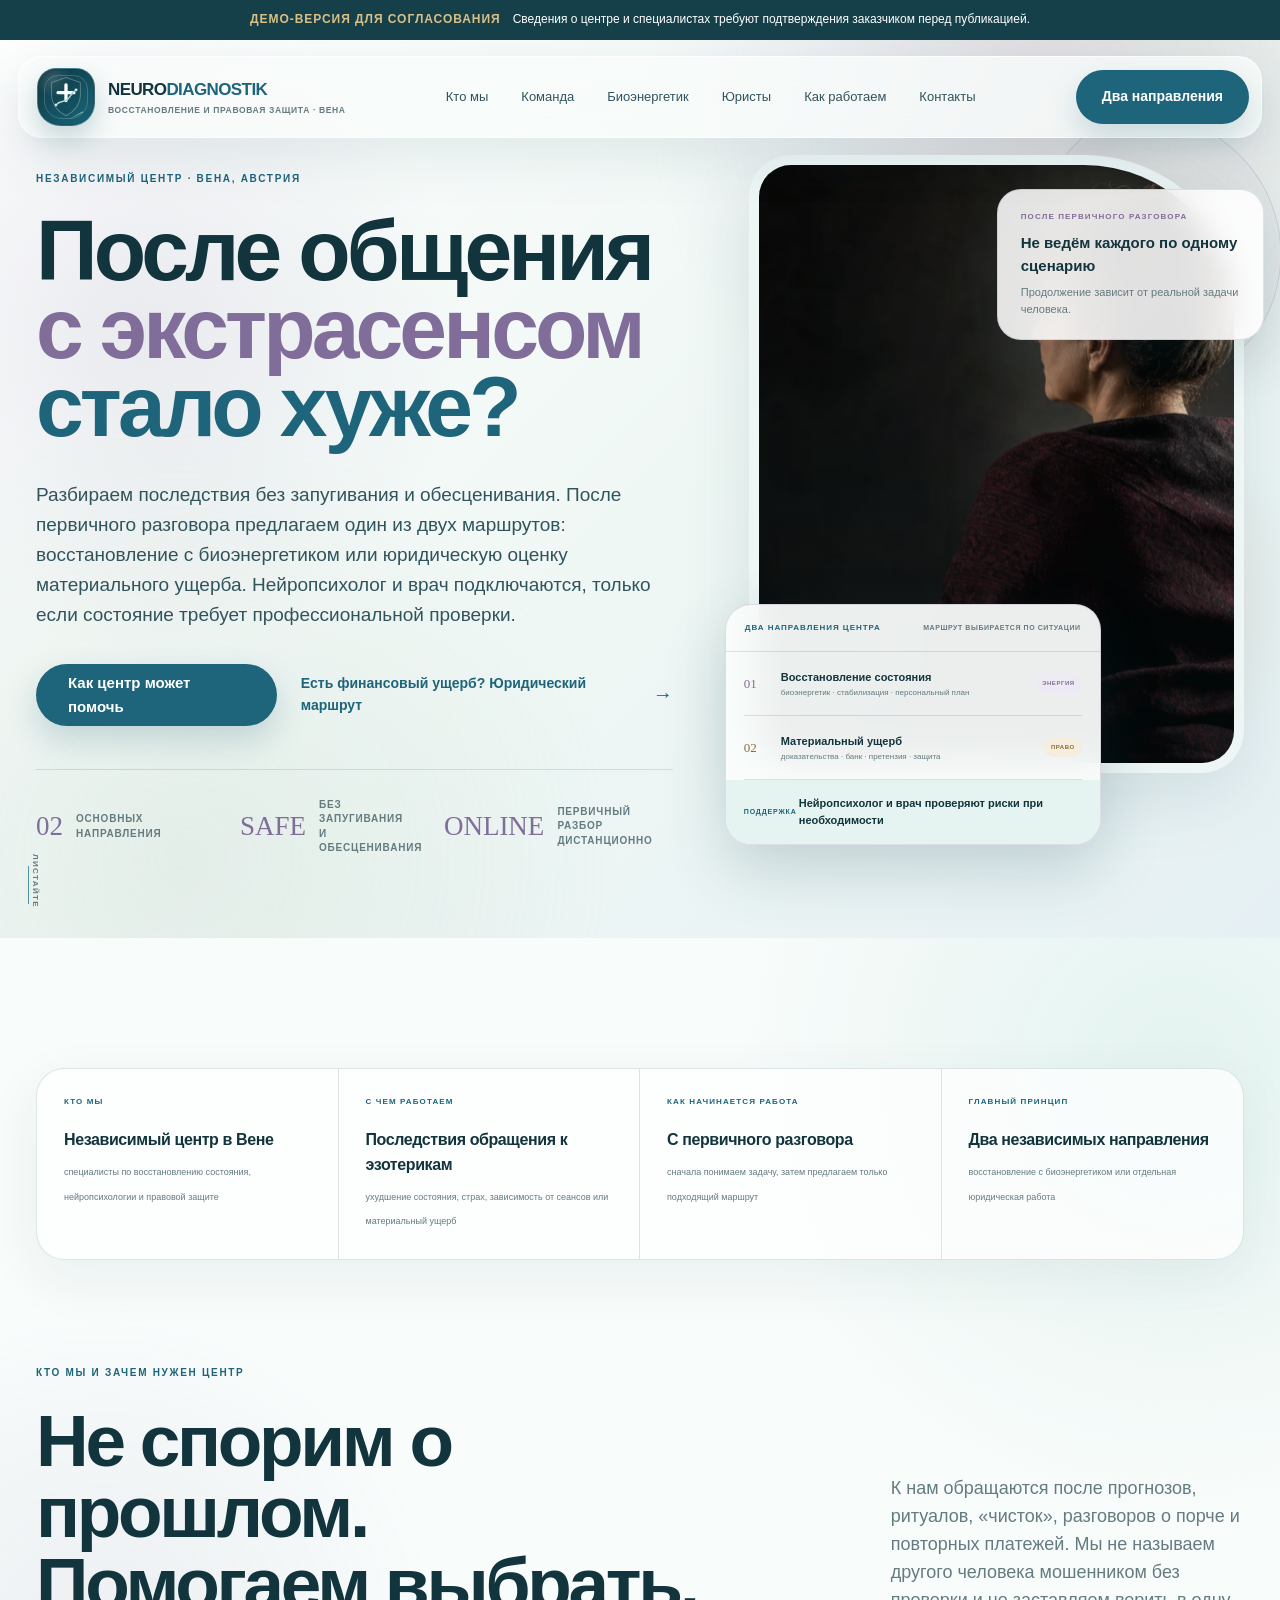
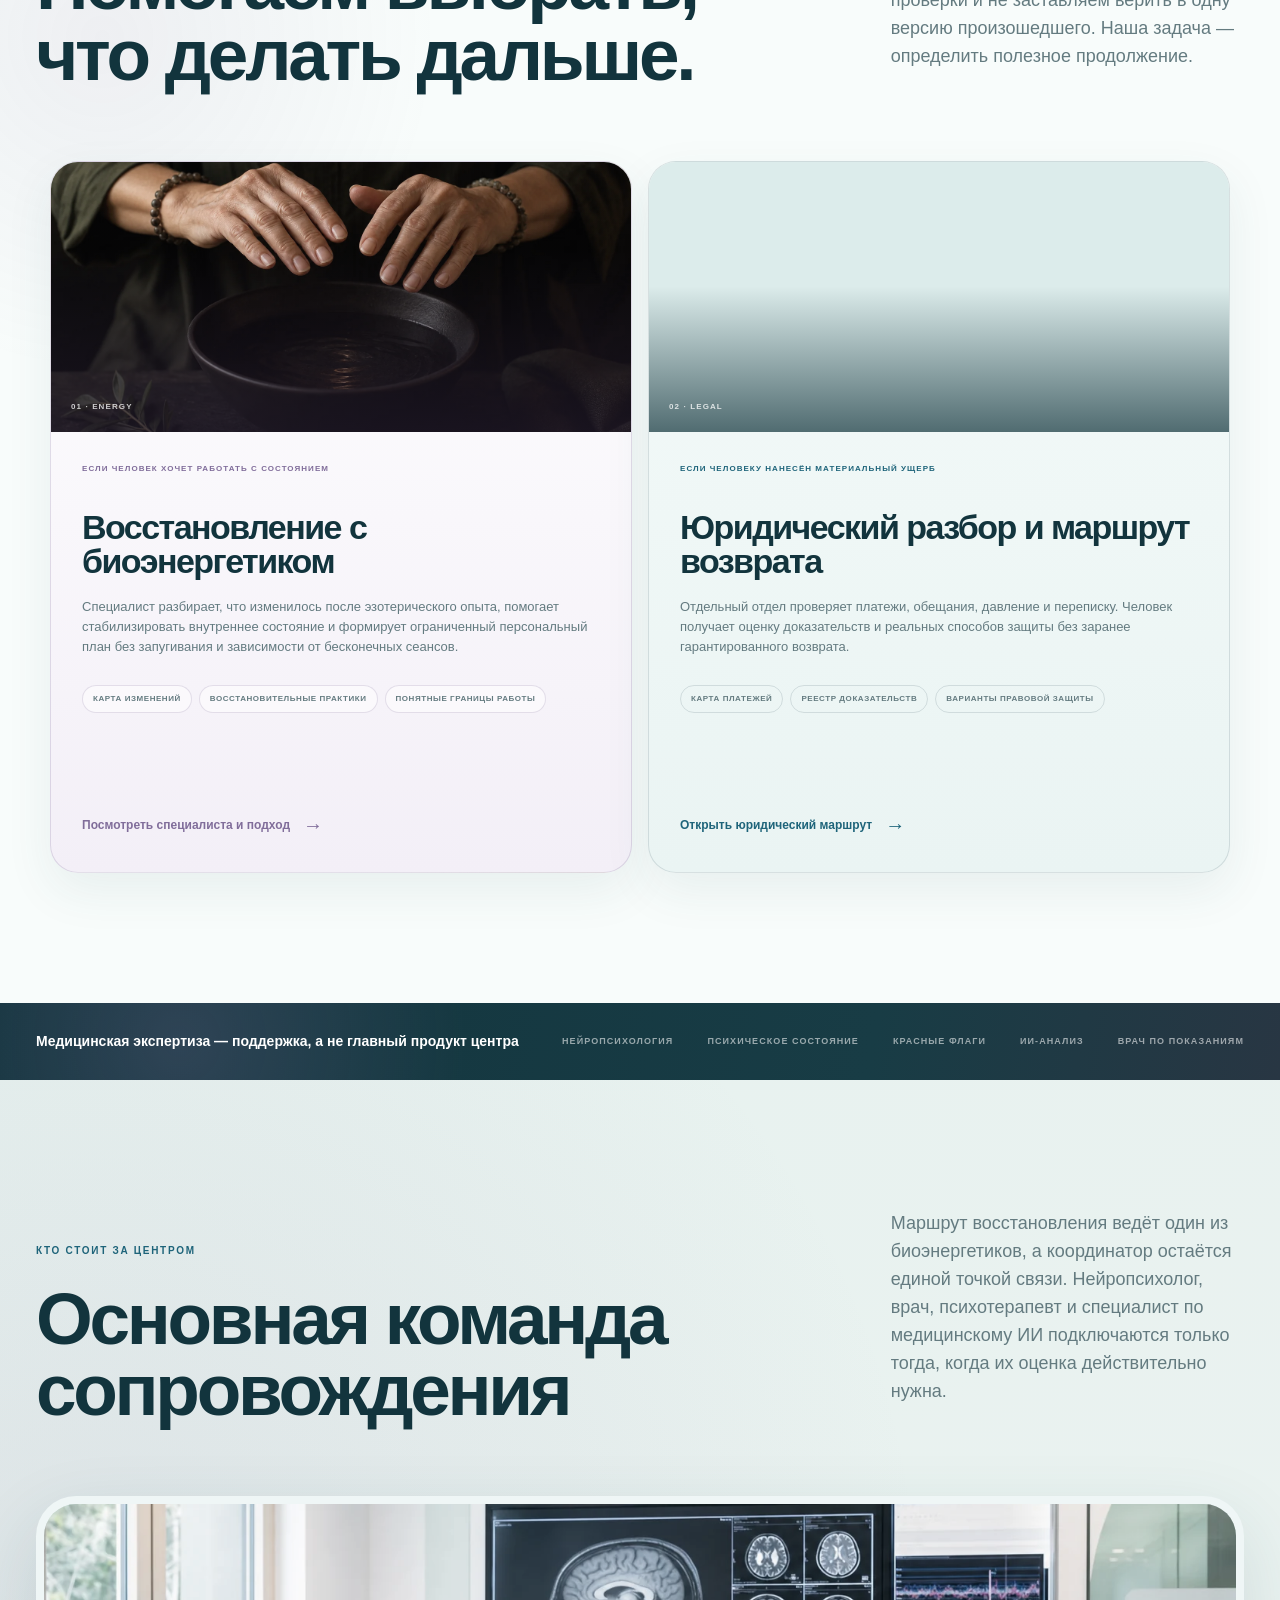
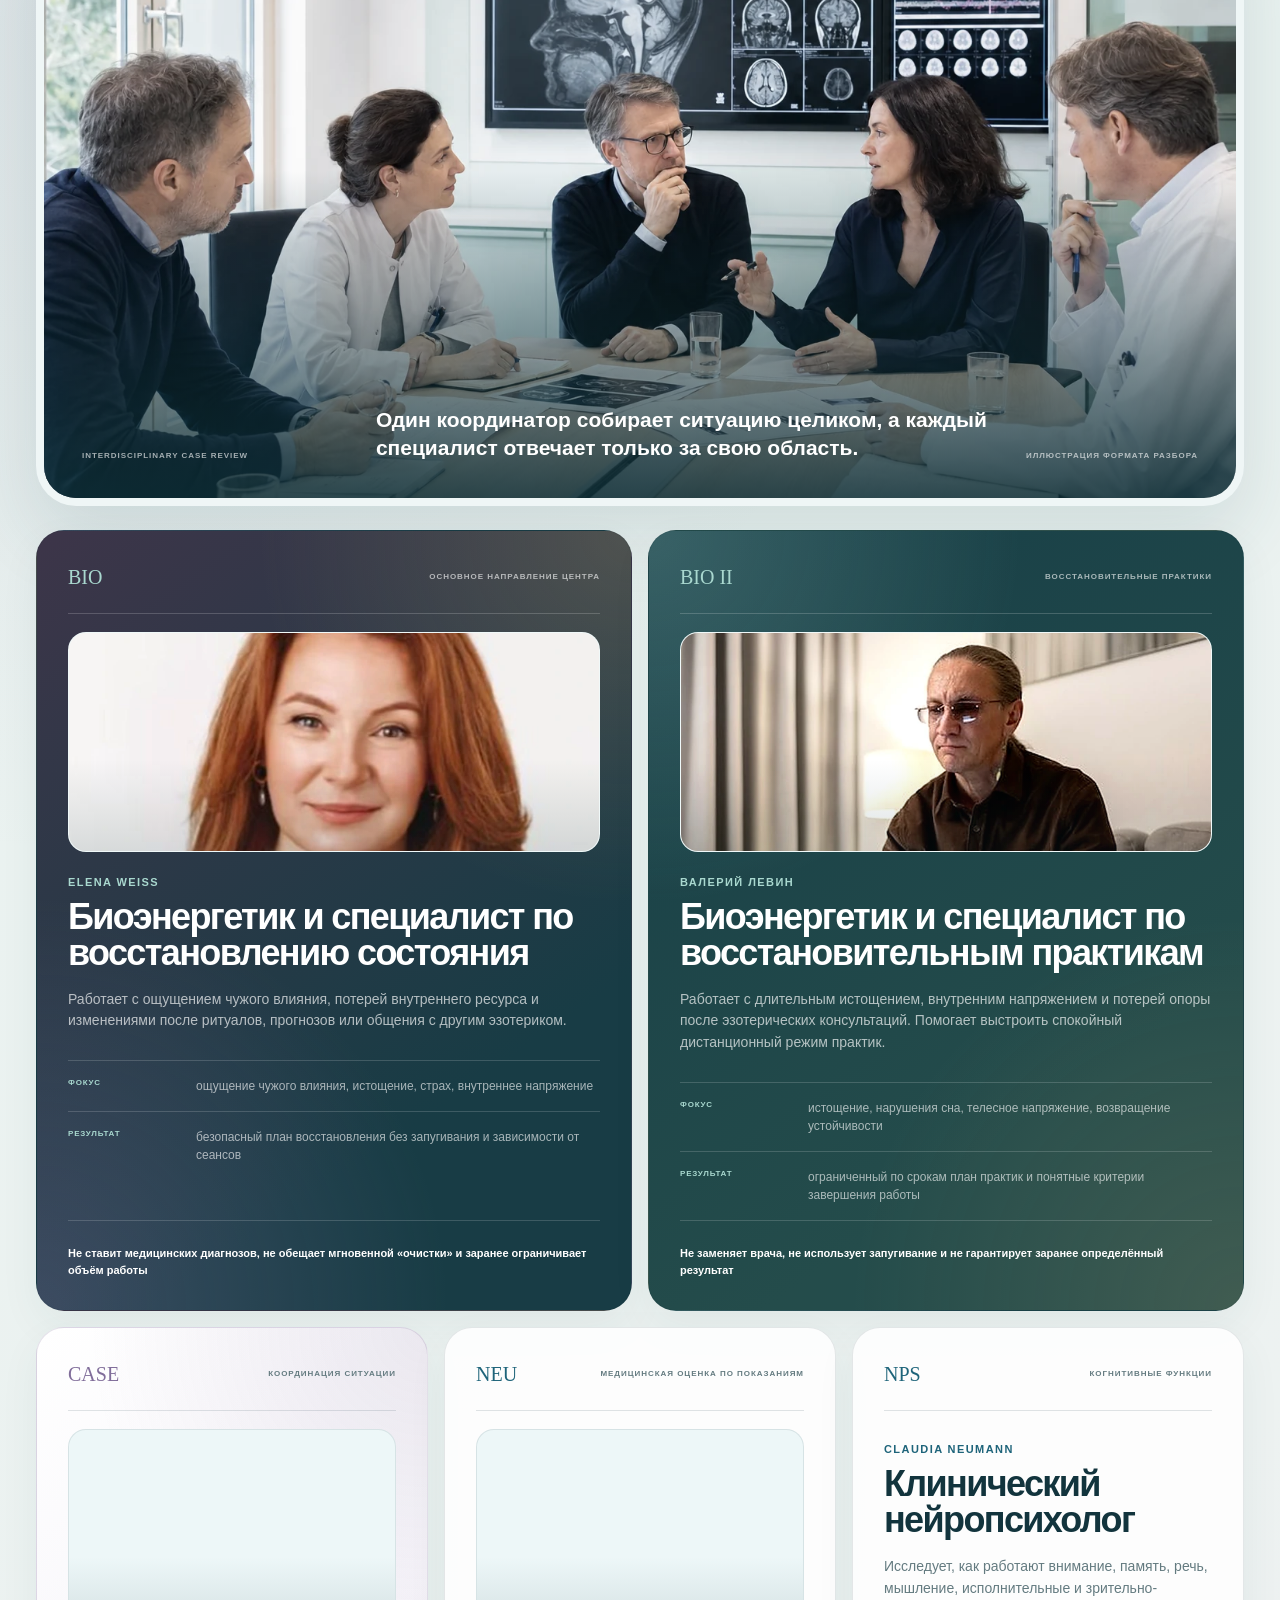
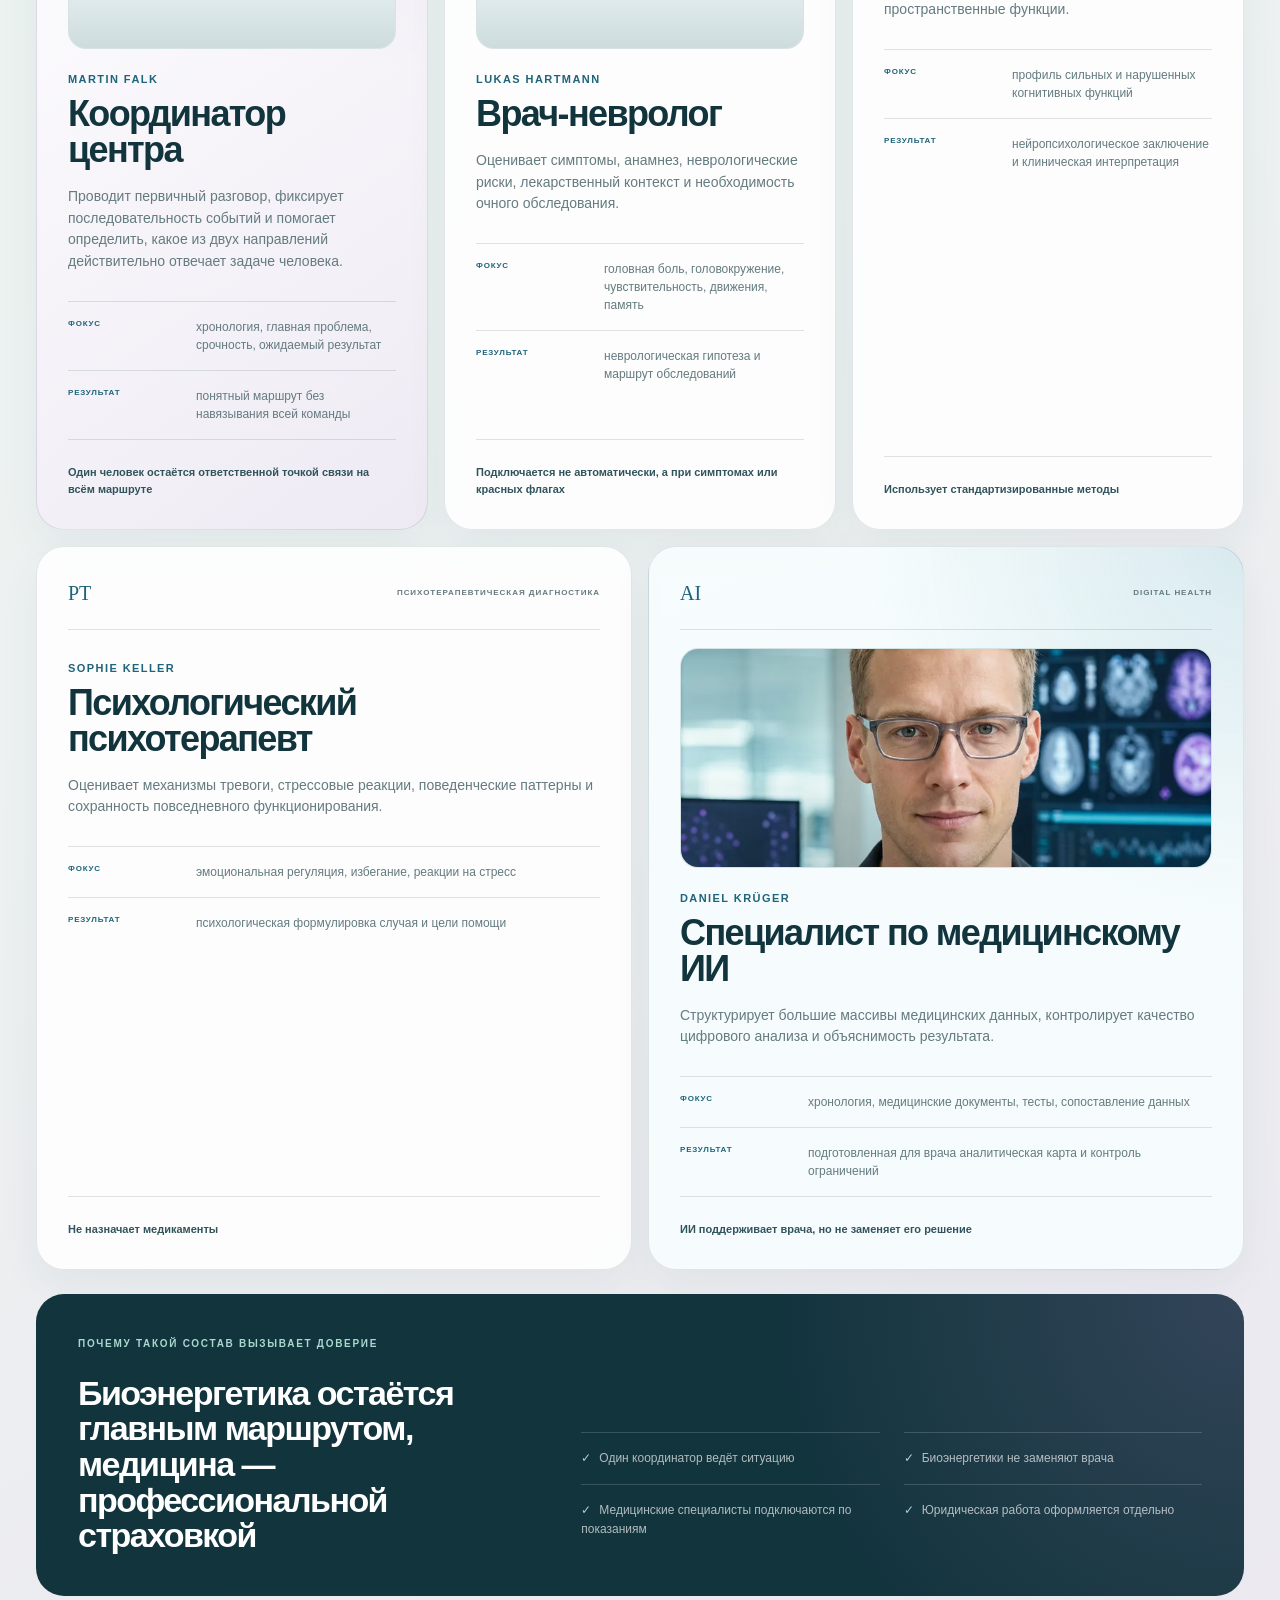
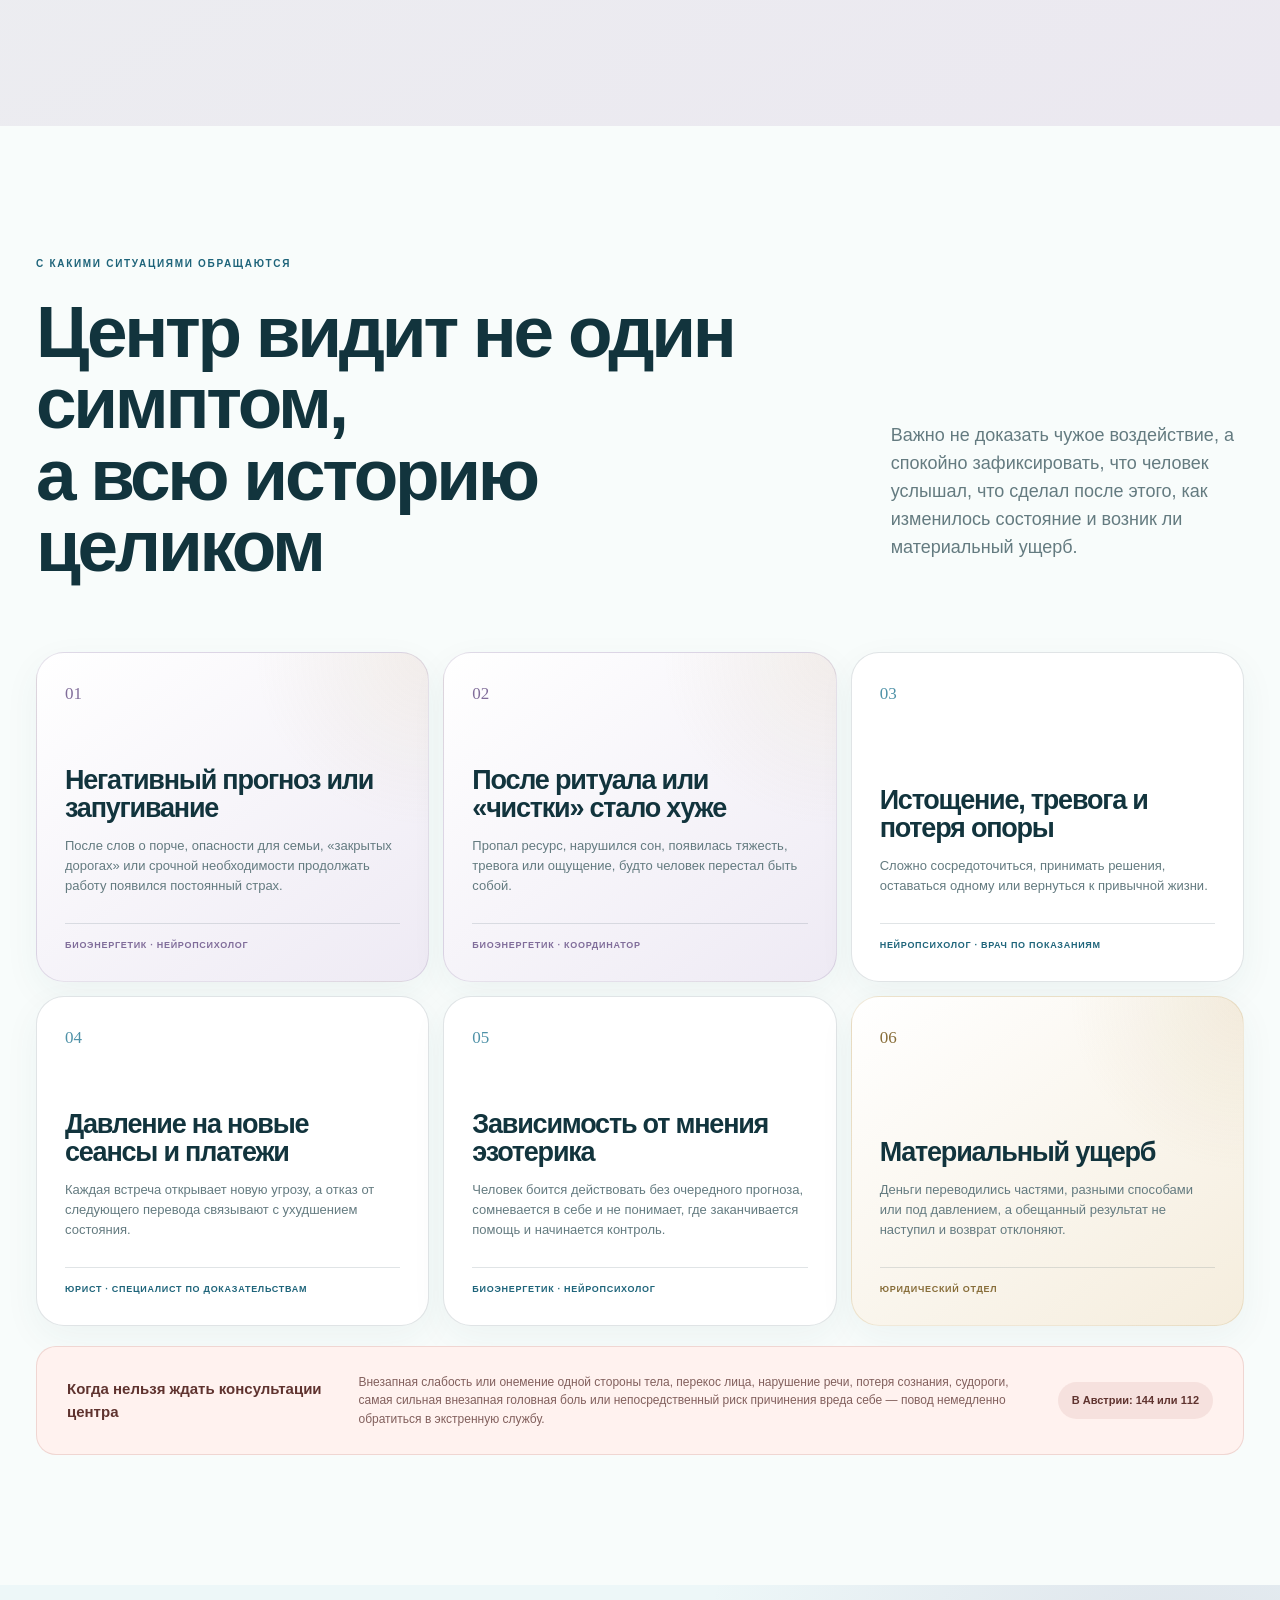
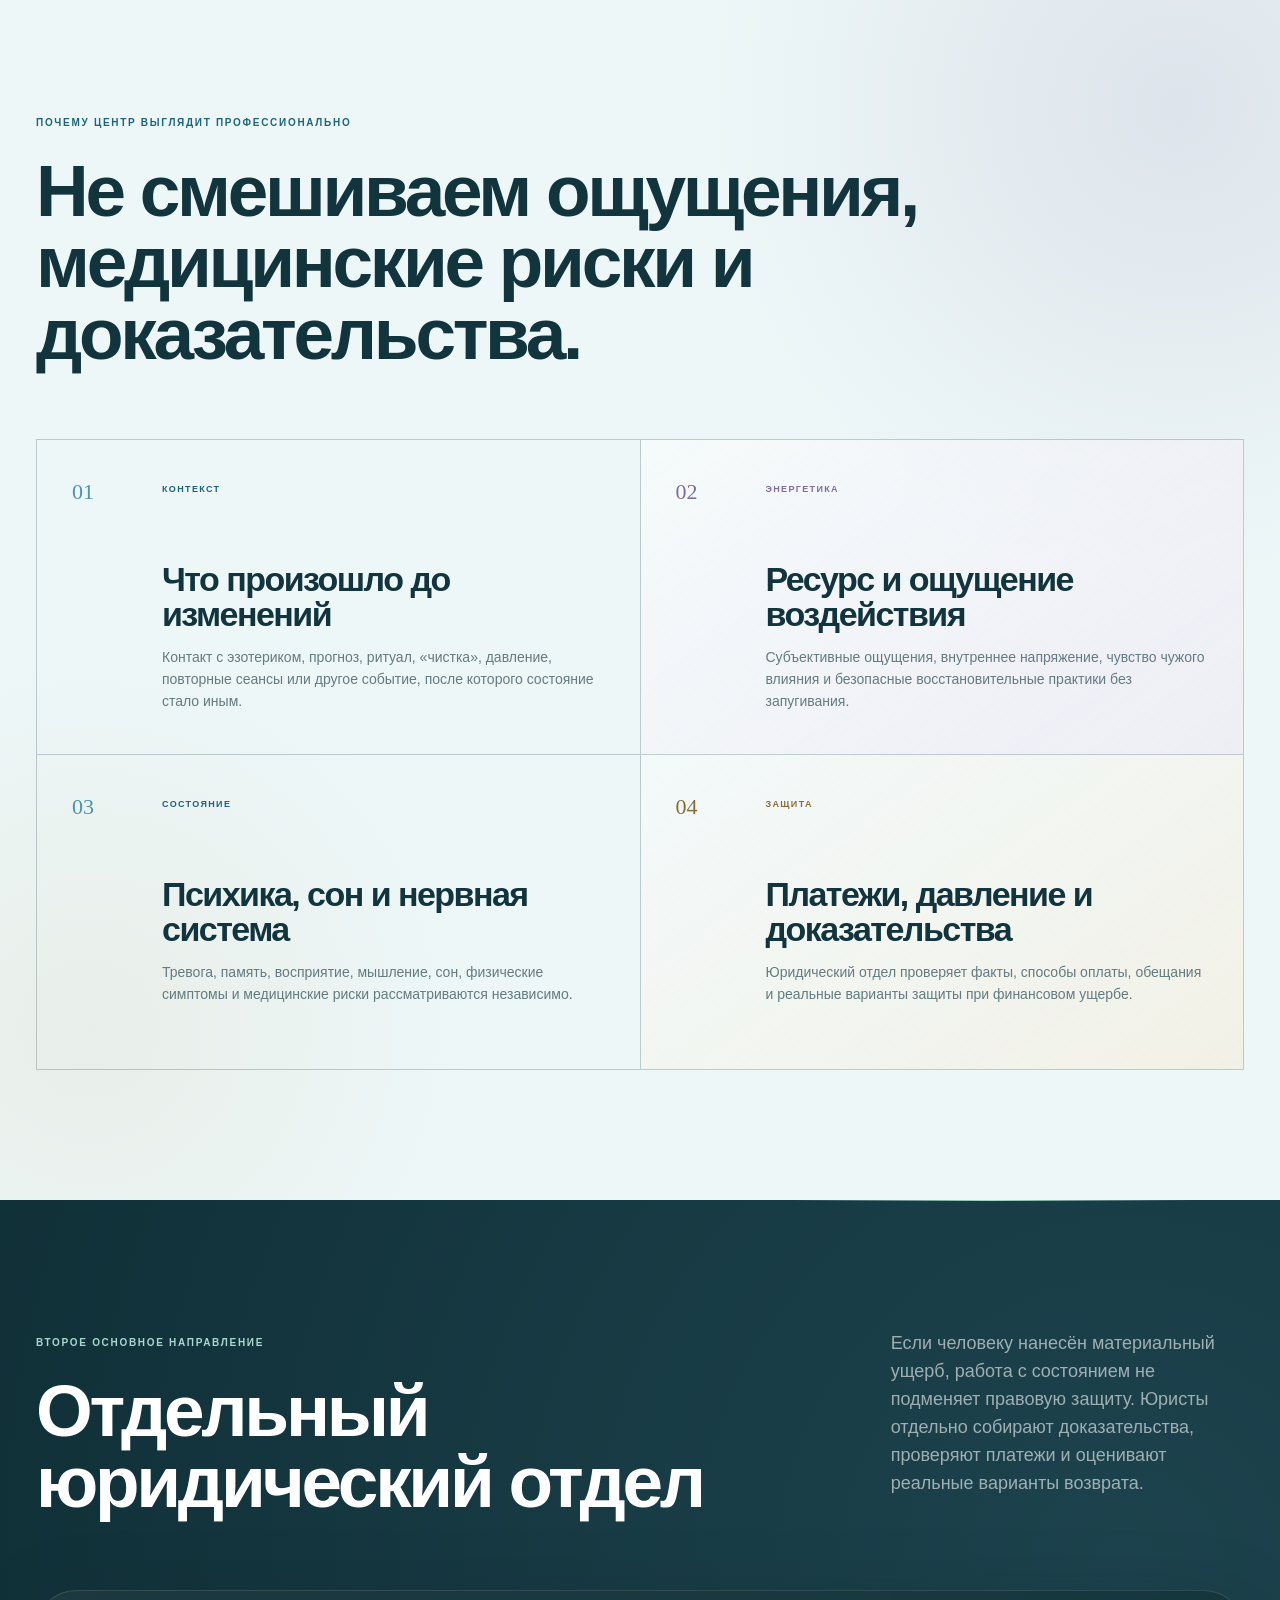
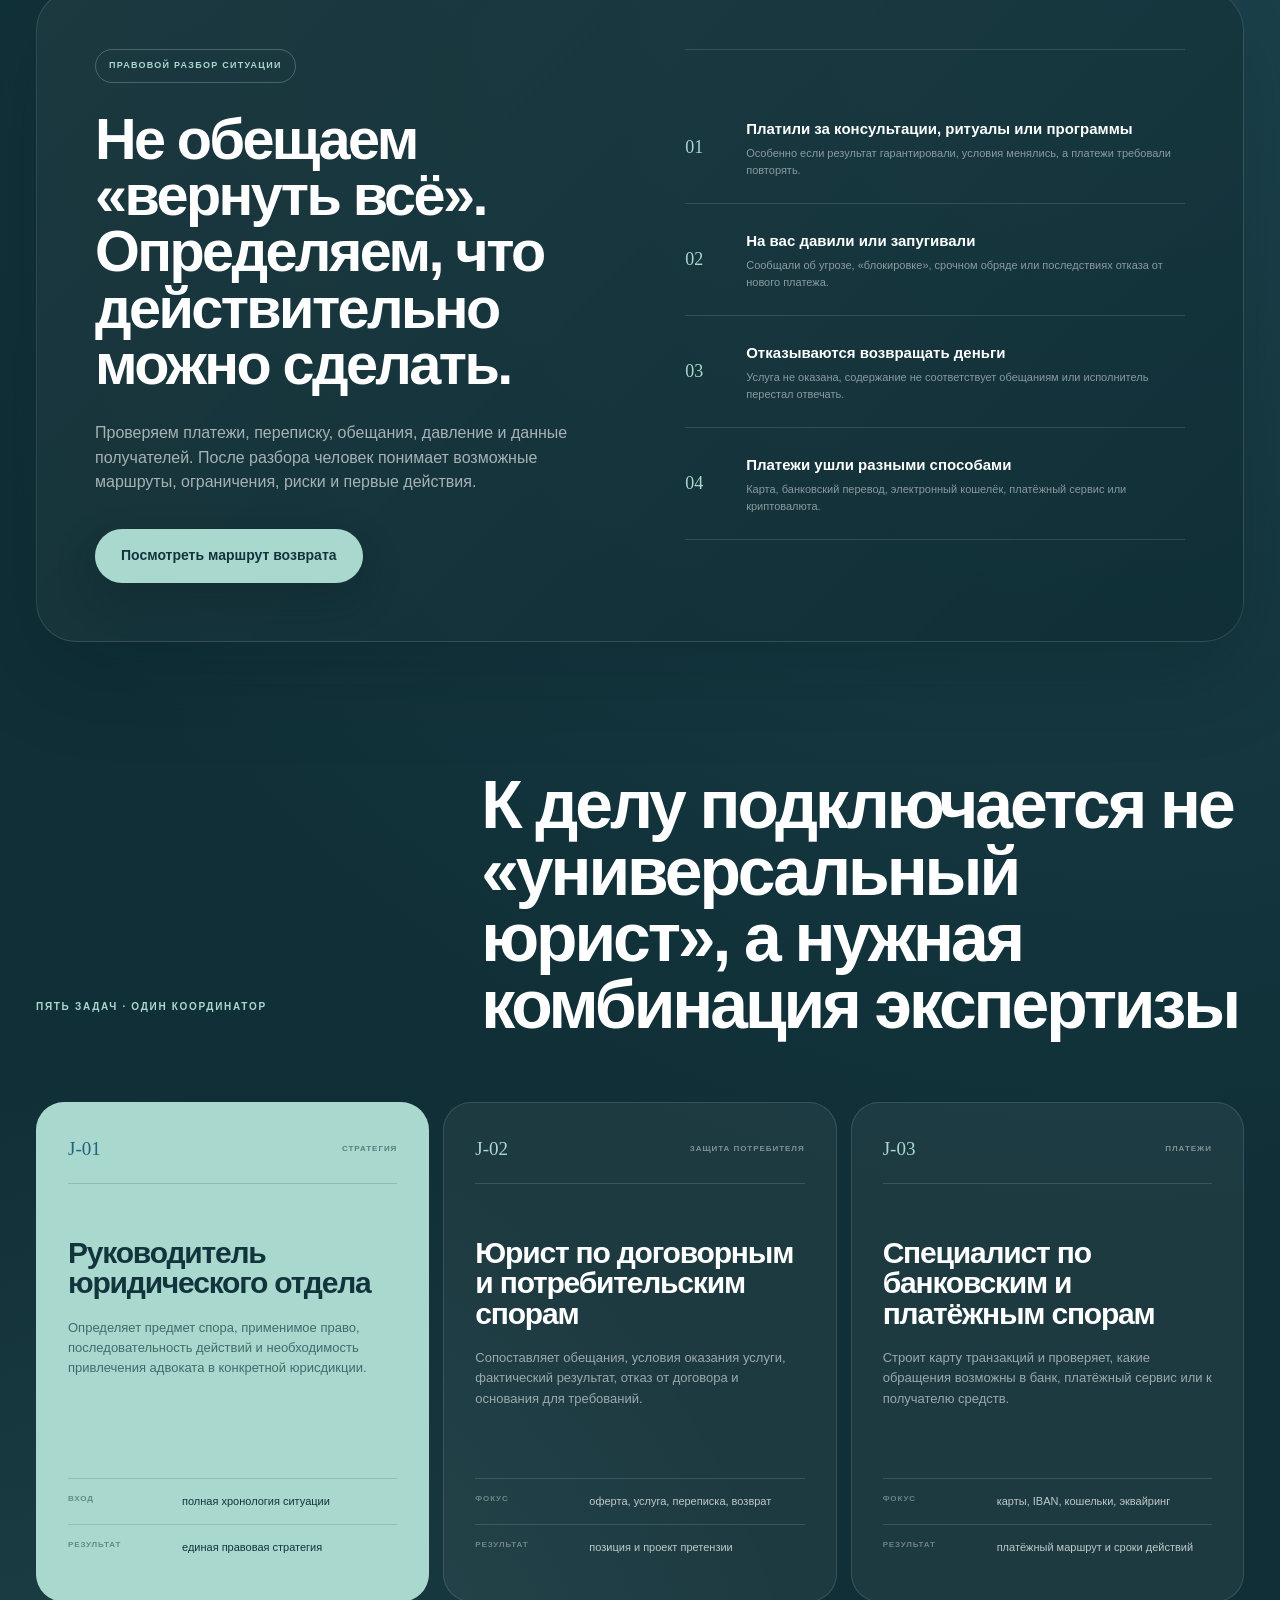
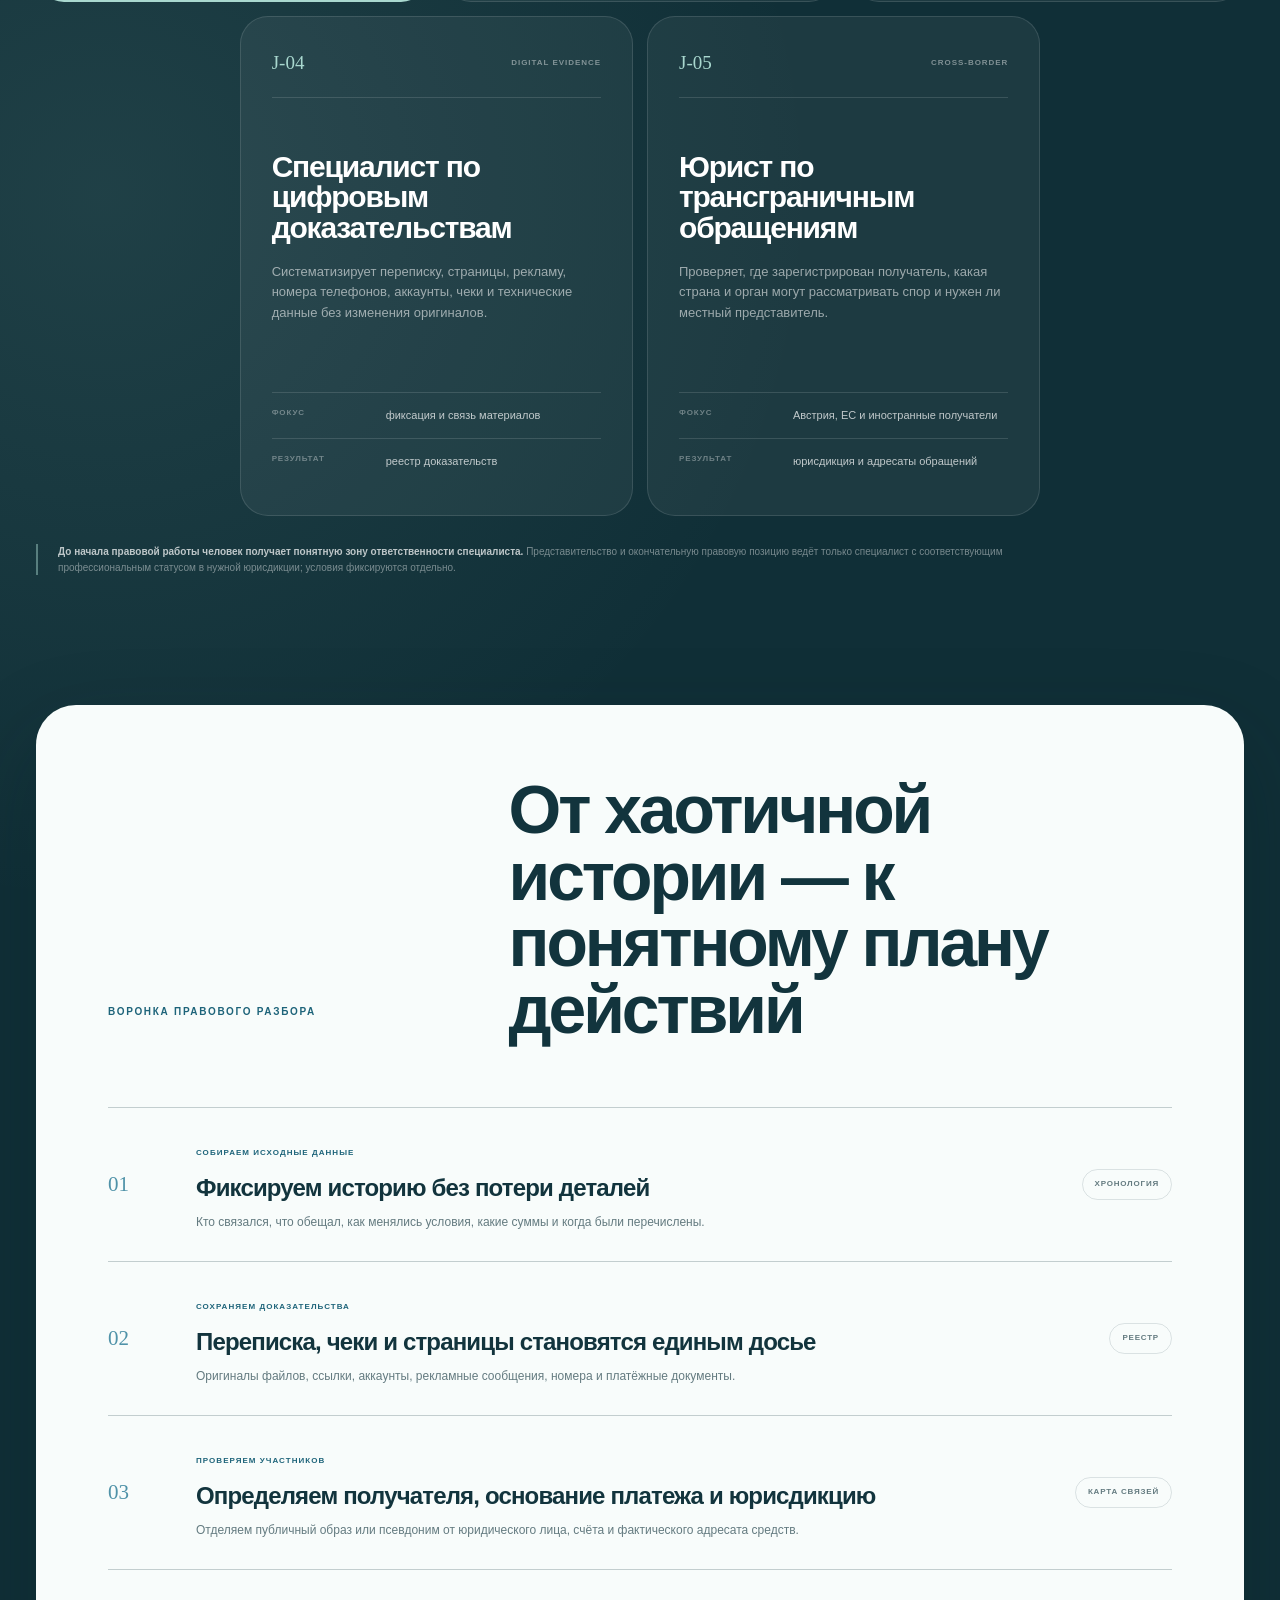
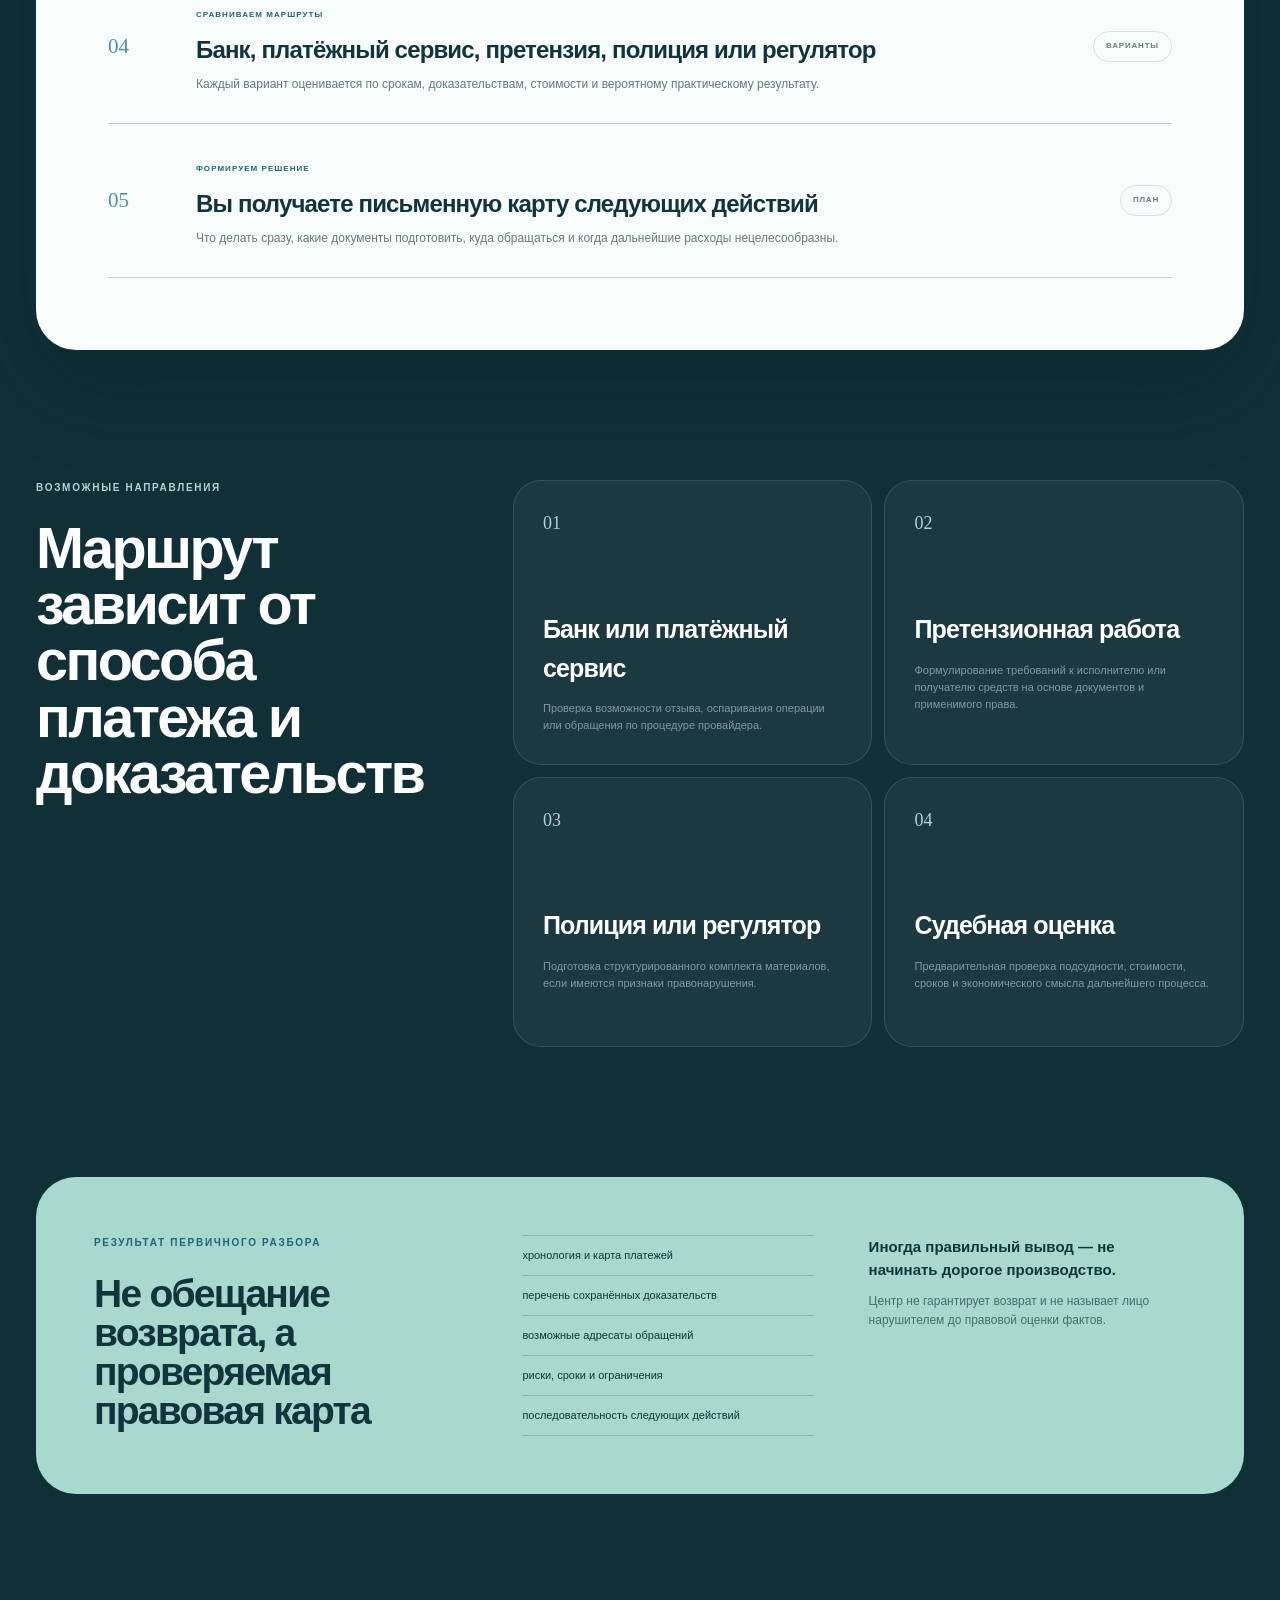
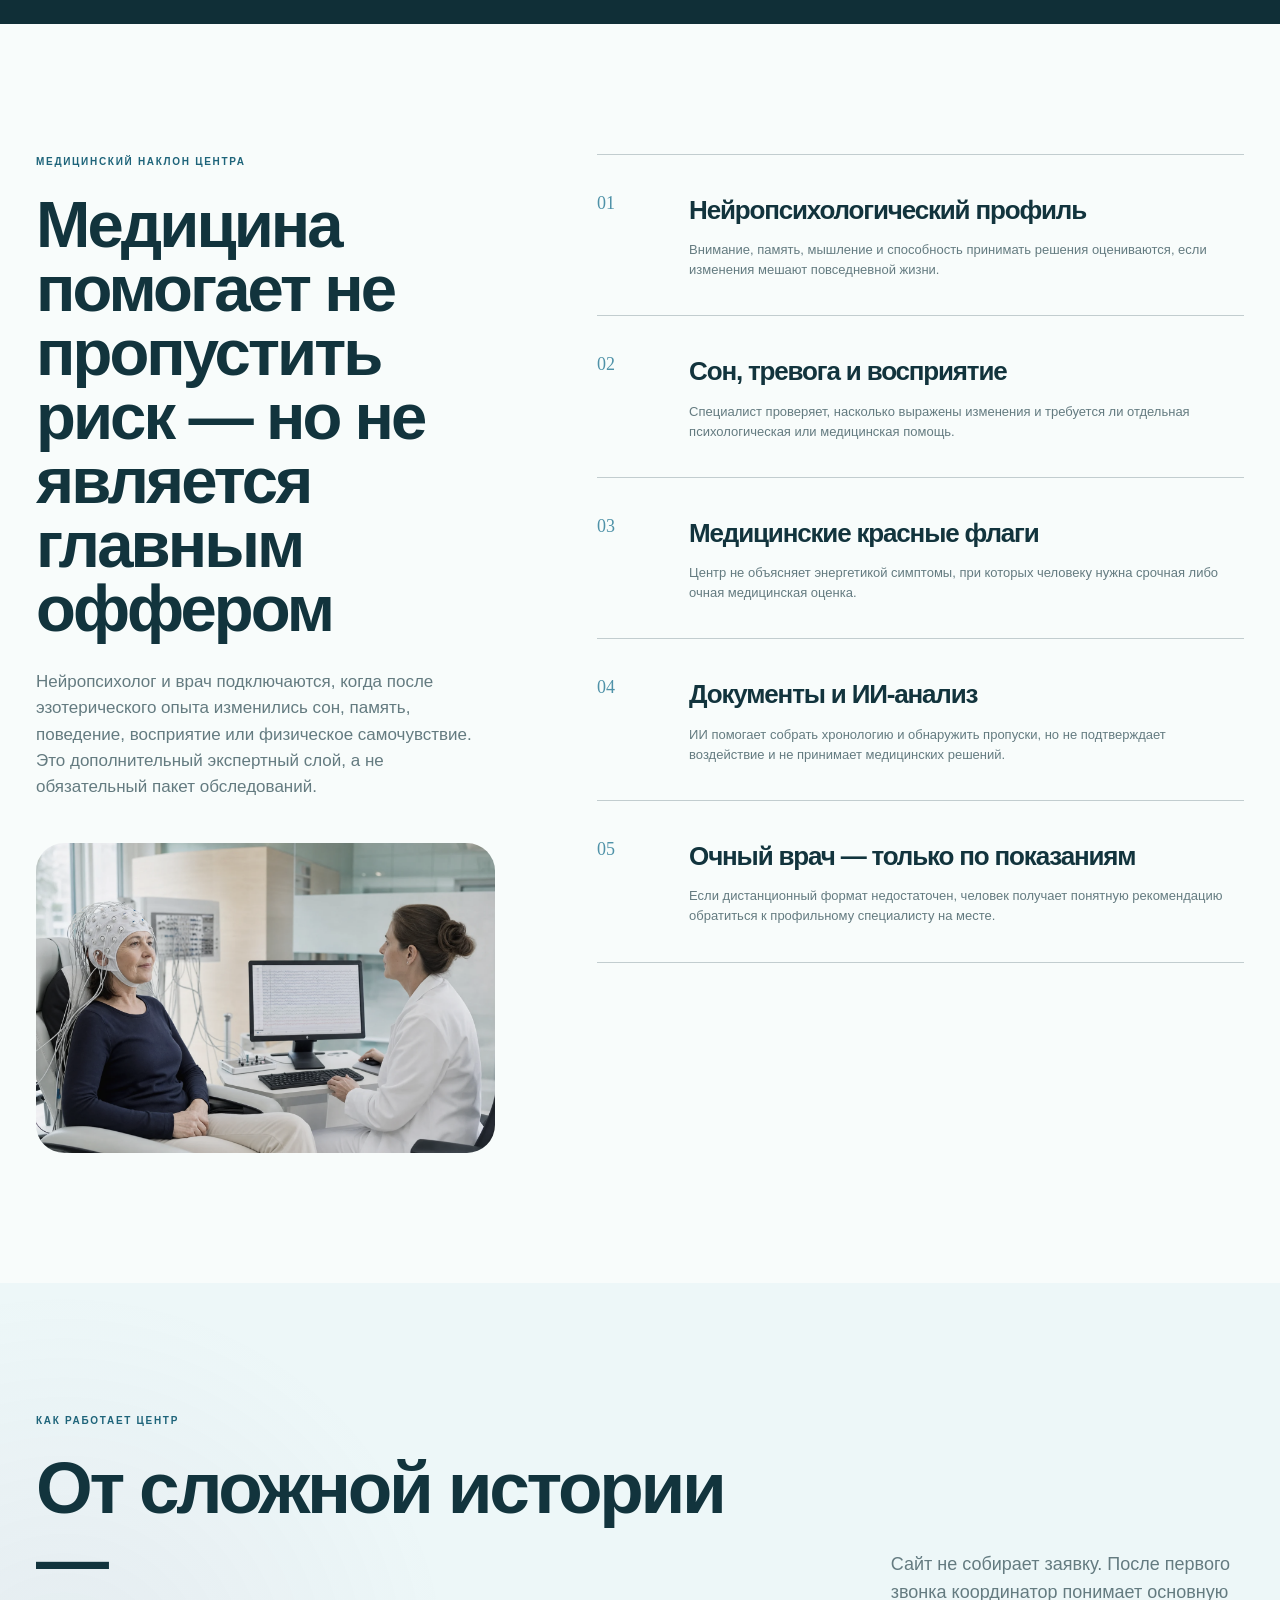
==== index.html @ f238ddfd "Add second bioenergy specialist" ====
<!doctype html>
<html lang="ru">
<head>
  <meta charset="utf-8">
  <meta name="viewport" content="width=device-width, initial-scale=1">
  <meta name="description" content="NEURODIAGNOSTIK — независимый центр восстановления и правовой защиты в Вене, Австрия. Помощь биоэнергетика после негативного эзотерического опыта и отдельный юридический отдел при материальном ущербе.">
  <meta name="robots" content="noindex, nofollow">
  <meta name="theme-color" content="#eaf6f4">
  <meta property="og:title" content="NEURODIAGNOSTIK — восстановление и правовая защита">
  <meta property="og:description" content="Два маршрута после негативного эзотерического опыта: восстановление с биоэнергетиком или юридическая оценка материального ущерба. Медицинские специалисты подключаются по показаниям.">
  <meta property="og:type" content="website">
  <meta property="og:locale" content="ru_RU">
  <title>NEURODIAGNOSTIK — восстановление после эзотерического воздействия и юридическая защита</title>
  <link rel="icon" href="favicon.svg" type="image/svg+xml">
  <link rel="stylesheet" href="medical.css">
  <script src="medical.js" defer></script>
</head>
<body class="preview-mode">
  <aside class="preview-banner" role="note">
    <strong>Демо-версия для согласования</strong>
    <span>Сведения о центре и специалистах требуют подтверждения заказчиком перед публикацией.</span>
  </aside>
  <header class="site-header" id="top">
    <a class="brand" href="#top" aria-label="NEURODIAGNOSTIK — наверх">
      <span class="brand-mark" aria-hidden="true">
        <svg class="brand-emblem" viewBox="0 0 64 64" role="presentation"><path class="brand-shield" d="M32 5 52 12v17c0 13-8.5 23.5-20 29C20.5 52.5 12 42 12 29V12Z"/><path class="brand-cross" d="M32 15v22M21 26h22"/><path class="brand-neural" d="M18 43c5.5-6.5 11-3 16-7.5 4.5-4 5.5-9.5 12-13.5"/><circle class="brand-node" cx="18" cy="43" r="2.2"/><circle class="brand-node" cx="46" cy="22" r="2.2"/></svg>
      </span>
      <span class="brand-copy">
        <strong>NEURO<span>DIAGNOSTIK</span></strong>
        <small>Восстановление и правовая защита · Вена</small>
      </span>
    </a>

    <nav class="desktop-nav" aria-label="Основная навигация">
      <a href="#about">Кто мы</a>
      <a href="#specialists">Команда</a>
      <a href="#energy-specialist">Биоэнергетик</a>
      <a href="#lawyers">Юристы</a>
      <a href="#process">Как работаем</a>
      <a href="#contacts">Контакты</a>
    </nav>

    <a class="button button-primary header-cta" href="#routes">Два направления</a>
    <button class="menu-toggle" type="button" aria-label="Открыть меню" aria-expanded="false"><span></span><span></span></button>
  </header>

  <div class="mobile-menu" aria-hidden="true">
    <nav aria-label="Мобильная навигация">
      <a href="#about">Кто мы</a>
      <a href="#specialists">Команда</a>
      <a href="#energy-specialist">Биоэнергетик</a>
      <a href="#lawyers">Юристы</a>
      <a href="#process">Как работаем</a>
      <a href="#contacts">Контакты</a>
      <a class="button button-primary" href="#routes">Два направления</a>
    </nav>
  </div>

  <main>
    <section class="hero" aria-labelledby="hero-title">
      <div class="hero-ambient" aria-hidden="true"></div>
      <div class="section-shell hero-grid">
        <div class="hero-copy">
          <p class="eyebrow">Независимый центр · Вена, Австрия</p>
          <h1 id="hero-title">
            <span>После общения</span>
            <span>с экстрасенсом</span>
            <span>стало хуже?</span>
          </h1>
          <p class="hero-lead">Разбираем последствия без запугивания и обесценивания. После первичного разговора предлагаем один из двух маршрутов: восстановление с биоэнергетиком или юридическую оценку материального ущерба. Нейропсихолог и врач подключаются, только если состояние требует профессиональной проверки.</p>
          <div class="hero-actions">
            <a class="button button-primary button-large" href="#routes" data-cta-location="hero">Как центр может помочь</a>
            <a class="text-link" href="#lawyers">Есть финансовый ущерб? Юридический маршрут <span aria-hidden="true">→</span></a>
          </div>
          <ul class="hero-trust" aria-label="Ключевые особенности центра">
            <li><b>02</b><span>основных<br>направления</span></li>
            <li><b>SAFE</b><span>без запугивания<br>и обесценивания</span></li>
            <li><b>ONLINE</b><span>первичный разбор<br>дистанционно</span></li>
          </ul>
        </div>

        <div class="hero-visual" aria-label="Диагностический подход центра">
          <figure class="hero-photo hero-photo--state">
            <img src="assets/story-woman.webp" alt="Женщина размышляет об изменениях внутреннего состояния" width="1536" height="1024" decoding="async">
          </figure>
          <div class="case-summary-card">
            <div class="case-summary-head"><span>Два направления центра</span><small>Маршрут выбирается по ситуации</small></div>
            <div class="case-summary-rows">
              <div><b>01</b><span><strong>Восстановление состояния</strong><small>биоэнергетик · стабилизация · персональный план</small></span><i>ЭНЕРГИЯ</i></div>
              <div><b>02</b><span><strong>Материальный ущерб</strong><small>доказательства · банк · претензия · защита</small></span><i>ПРАВО</i></div>
            </div>
            <div class="case-summary-foot"><span>Поддержка</span><strong>Нейропсихолог и врач проверяют риски при необходимости</strong></div>
          </div>
          <div class="hero-note"><small>После первичного разговора</small><strong>Не ведём каждого по одному сценарию</strong><span>Продолжение зависит от реальной задачи человека.</span></div>
        </div>
      </div>
      <a class="scroll-cue" href="#about" aria-label="Перейти к описанию центра">Листайте</a>
    </section>

    <section class="section-pad clinic-entry" id="about">
      <div class="section-shell">
        <div class="clinic-facts reveal-group" aria-label="Формат работы центра">
          <article><span>Кто мы</span><strong>Независимый центр в Вене</strong><small>специалисты по восстановлению состояния, нейропсихологии и правовой защите</small></article>
          <article><span>С чем работаем</span><strong>Последствия обращения к эзотерикам</strong><small>ухудшение состояния, страх, зависимость от сеансов или материальный ущерб</small></article>
          <article><span>Как начинается работа</span><strong>С первичного разговора</strong><small>сначала понимаем задачу, затем предлагаем только подходящий маршрут</small></article>
          <article><span>Главный принцип</span><strong>Два независимых направления</strong><small>восстановление с биоэнергетиком или отдельная юридическая работа</small></article>
        </div>

        <div class="section-heading entry-heading reveal-group" id="routes">
          <div><p class="eyebrow">Кто мы и зачем нужен центр</p><h2>Не спорим о прошлом.<br>Помогаем выбрать, что делать дальше.</h2></div>
          <p>К нам обращаются после прогнозов, ритуалов, «чисток», разговоров о порче и повторных платежей. Мы не называем другого человека мошенником без проверки и не заставляем верить в одну версию произошедшего. Наша задача — определить полезное продолжение.</p>
        </div>

        <div class="appointment-grid appointment-grid--two reveal-group">
          <article class="appointment-card appointment-card--energy">
            <figure><img src="assets/route-energy.webp" alt="Специалист проводит спокойную восстановительную энергетическую практику" width="1536" height="1024" loading="lazy" decoding="async"><span>01 · Energy</span></figure>
            <div><small>Если человек хочет работать с состоянием</small><h3>Восстановление с биоэнергетиком</h3><p>Специалист разбирает, что изменилось после эзотерического опыта, помогает стабилизировать внутреннее состояние и формирует ограниченный персональный план без запугивания и зависимости от бесконечных сеансов.</p><ul><li>карта изменений</li><li>восстановительные практики</li><li>понятные границы работы</li></ul><a class="text-link" href="#energy-specialist" data-cta-location="entry_energy">Посмотреть специалиста и подход <span aria-hidden="true">→</span></a></div>
          </article>

          <article class="appointment-card appointment-card--law">
            <figure><img src="assets/route-law.webp" alt="Подготовка платёжных документов для юридической оценки" width="1536" height="1024" loading="lazy" decoding="async"><span>02 · Legal</span></figure>
            <div><small>Если человеку нанесён материальный ущерб</small><h3>Юридический разбор и маршрут возврата</h3><p>Отдельный отдел проверяет платежи, обещания, давление и переписку. Человек получает оценку доказательств и реальных способов защиты без заранее гарантированного возврата.</p><ul><li>карта платежей</li><li>реестр доказательств</li><li>варианты правовой защиты</li></ul><a class="text-link" href="#lawyers" data-cta-location="entry_legal">Открыть юридический маршрут <span aria-hidden="true">→</span></a></div>
          </article>
        </div>

      </div>
    </section>

    <section class="medical-strip reveal-group" aria-label="Принципы центра">
      <div class="section-shell medical-strip-grid">
        <p>Медицинская экспертиза — поддержка, а не главный продукт центра</p>
        <span>Нейропсихология</span><span>Психическое состояние</span><span>Красные флаги</span><span>ИИ-анализ</span><span>Врач по показаниям</span>
      </div>
    </section>

    <section class="section-pad directions" id="directions">
      <div class="section-shell">
        <div class="section-heading reveal-group">
          <div><p class="eyebrow">С какими ситуациями обращаются</p><h2>Центр видит не один симптом,<br>а всю историю целиком</h2></div>
          <p>Важно не доказать чужое воздействие, а спокойно зафиксировать, что человек услышал, что сделал после этого, как изменилось состояние и возник ли материальный ущерб.</p>
        </div>

        <div class="symptom-grid symptom-grid--situations reveal-group">
          <article class="symptom-card--energy"><span>01</span><h3>Негативный прогноз или запугивание</h3><p>После слов о порче, опасности для семьи, «закрытых дорогах» или срочной необходимости продолжать работу появился постоянный страх.</p><small>Биоэнергетик · нейропсихолог</small></article>
          <article class="symptom-card--energy"><span>02</span><h3>После ритуала или «чистки» стало хуже</h3><p>Пропал ресурс, нарушился сон, появилась тяжесть, тревога или ощущение, будто человек перестал быть собой.</p><small>Биоэнергетик · координатор</small></article>
          <article><span>03</span><h3>Истощение, тревога и потеря опоры</h3><p>Сложно сосредоточиться, принимать решения, оставаться одному или вернуться к привычной жизни.</p><small>Нейропсихолог · врач по показаниям</small></article>
          <article><span>04</span><h3>Давление на новые сеансы и платежи</h3><p>Каждая встреча открывает новую угрозу, а отказ от следующего перевода связывают с ухудшением состояния.</p><small>Юрист · специалист по доказательствам</small></article>
          <article><span>05</span><h3>Зависимость от мнения эзотерика</h3><p>Человек боится действовать без очередного прогноза, сомневается в себе и не понимает, где заканчивается помощь и начинается контроль.</p><small>Биоэнергетик · нейропсихолог</small></article>
          <article class="symptom-card--protect"><span>06</span><h3>Материальный ущерб</h3><p>Деньги переводились частями, разными способами или под давлением, а обещанный результат не наступил и возврат отклоняют.</p><small>Юридический отдел</small></article>
        </div>

        <aside class="emergency-note reveal-group">
          <strong>Когда нельзя ждать консультации центра</strong>
          <p>Внезапная слабость или онемение одной стороны тела, перекос лица, нарушение речи, потеря сознания, судороги, самая сильная внезапная головная боль или непосредственный риск причинения вреда себе — повод немедленно обратиться в экстренную службу.</p>
          <span>В Австрии: 144 или 112</span>
        </aside>
      </div>
    </section>

    <section class="section-pad diagnostic-model" id="model">
      <div class="section-shell">
        <div class="model-intro reveal-group">
          <p class="eyebrow">Почему центр выглядит профессионально</p>
          <h2>Не смешиваем ощущения,<br>медицинские риски и доказательства.</h2>
        </div>
        <div class="model-grid reveal-group">
          <article><span>01</span><div><small>Контекст</small><h3>Что произошло до изменений</h3><p>Контакт с эзотериком, прогноз, ритуал, «чистка», давление, повторные сеансы или другое событие, после которого состояние стало иным.</p></div></article>
          <article class="model-card--energy"><span>02</span><div><small>Энергетика</small><h3>Ресурс и ощущение воздействия</h3><p>Субъективные ощущения, внутреннее напряжение, чувство чужого влияния и безопасные восстановительные практики без запугивания.</p></div></article>
          <article><span>03</span><div><small>Состояние</small><h3>Психика, сон и нервная система</h3><p>Тревога, память, восприятие, мышление, сон, физические симптомы и медицинские риски рассматриваются независимо.</p></div></article>
          <article class="model-card--protect"><span>04</span><div><small>Защита</small><h3>Платежи, давление и доказательства</h3><p>Юридический отдел проверяет факты, способы оплаты, обещания и реальные варианты защиты при финансовом ущербе.</p></div></article>
        </div>
      </div>
    </section>

    <section class="section-pad specialists" id="specialists">
      <div class="section-shell">
        <div class="section-heading reveal-group">
          <div><p class="eyebrow">Кто стоит за центром</p><h2>Основная команда сопровождения</h2></div>
          <p>Маршрут восстановления ведёт один из биоэнергетиков, а координатор остаётся единой точкой связи. Нейропсихолог, врач, психотерапевт и специалист по медицинскому ИИ подключаются только тогда, когда их оценка действительно нужна.</p>
        </div>

        <figure class="board-photo reveal-group">
          <img src="assets/neurovia-board-v2.webp" alt="Команда специалистов обсуждает сложную ситуацию клиента" width="1536" height="1024" loading="lazy" decoding="async">
          <figcaption><span>Interdisciplinary Case Review</span><strong>Один координатор собирает ситуацию целиком, а каждый специалист отвечает только за свою область.</strong><small>Иллюстрация формата разбора</small></figcaption>
        </figure>

        <div class="specialist-grid reveal-group">
          <article class="specialist-card specialist-card--lead specialist-card--energy-lead specialist-card--portrait" id="energy-specialist">
            <div class="specialist-card-top"><span>BIO</span><small>Основное направление центра</small></div>
            <figure class="specialist-photo"><img src="assets/specialist-elena-weiss-v2.webp" alt="Elena Weiss, биоэнергетик и специалист по восстановлению состояния" width="768" height="662" loading="lazy" decoding="async"></figure>
            <p class="specialist-person">Elena Weiss</p>
            <h3>Биоэнергетик и специалист по восстановлению состояния</h3>
            <p>Работает с ощущением чужого влияния, потерей внутреннего ресурса и изменениями после ритуалов, прогнозов или общения с другим эзотериком.</p>
            <dl><div><dt>Фокус</dt><dd>ощущение чужого влияния, истощение, страх, внутреннее напряжение</dd></div><div><dt>Результат</dt><dd>безопасный план восстановления без запугивания и зависимости от сеансов</dd></div></dl>
            <b>Не ставит медицинских диагнозов, не обещает мгновенной «очистки» и заранее ограничивает объём работы</b>
          </article>
          <article class="specialist-card specialist-card--lead specialist-card--energy-secondary specialist-card--portrait">
            <div class="specialist-card-top"><span>BIO II</span><small>Восстановительные практики</small></div>
            <figure class="specialist-photo"><img src="assets/specialist-valeriy.webp" alt="Валерий Левин, биоэнергетик и специалист по восстановительным практикам" width="768" height="662" loading="lazy" decoding="async"></figure>
            <p class="specialist-person">Валерий Левин</p>
            <h3>Биоэнергетик и специалист по восстановительным практикам</h3>
            <p>Работает с длительным истощением, внутренним напряжением и потерей опоры после эзотерических консультаций. Помогает выстроить спокойный дистанционный режим практик.</p>
            <dl><div><dt>Фокус</dt><dd>истощение, нарушения сна, телесное напряжение, возвращение устойчивости</dd></div><div><dt>Результат</dt><dd>ограниченный по срокам план практик и понятные критерии завершения работы</dd></div></dl>
            <b>Не заменяет врача, не использует запугивание и не гарантирует заранее определённый результат</b>
          </article>
          <article class="specialist-card specialist-card--coordinator specialist-card--portrait">
            <div class="specialist-card-top"><span>CASE</span><small>Координация ситуации</small></div>
            <figure class="specialist-photo"><img src="assets/specialist-martin-falk.webp" alt="Martin Falk, координатор центра" width="768" height="1152" loading="lazy" decoding="async"></figure>
            <p class="specialist-person">Martin Falk</p>
            <h3>Координатор центра</h3>
            <p>Проводит первичный разговор, фиксирует последовательность событий и помогает определить, какое из двух направлений действительно отвечает задаче человека.</p>
            <dl><div><dt>Фокус</dt><dd>хронология, главная проблема, срочность, ожидаемый результат</dd></div><div><dt>Результат</dt><dd>понятный маршрут без навязывания всей команды</dd></div></dl>
            <b>Один человек остаётся ответственной точкой связи на всём маршруте</b>
          </article>
          <article class="specialist-card specialist-card--medical specialist-card--portrait">
            <div class="specialist-card-top"><span>NEU</span><small>Медицинская оценка по показаниям</small></div>
            <figure class="specialist-photo"><img src="assets/specialist-lukas-hartmann.webp" alt="Lukas Hartmann, врач-невролог" width="768" height="1152" loading="lazy" decoding="async"></figure>
            <p class="specialist-person">Lukas Hartmann</p>
            <h3>Врач-невролог</h3>
            <p>Оценивает симптомы, анамнез, неврологические риски, лекарственный контекст и необходимость очного обследования.</p>
            <dl><div><dt>Фокус</dt><dd>головная боль, головокружение, чувствительность, движения, память</dd></div><div><dt>Результат</dt><dd>неврологическая гипотеза и маршрут обследований</dd></div></dl>
            <b>Подключается не автоматически, а при симптомах или красных флагах</b>
          </article>
          <article class="specialist-card">
            <div class="specialist-card-top"><span>NPS</span><small>Когнитивные функции</small></div>
            <p class="specialist-person">Claudia Neumann</p>
            <h3>Клинический нейропсихолог</h3>
            <p>Исследует, как работают внимание, память, речь, мышление, исполнительные и зрительно-пространственные функции.</p>
            <dl><div><dt>Фокус</dt><dd>профиль сильных и нарушенных когнитивных функций</dd></div><div><dt>Результат</dt><dd>нейропсихологическое заключение и клиническая интерпретация</dd></div></dl>
            <b>Использует стандартизированные методы</b>
          </article>
          <article class="specialist-card specialist-card--wide">
            <div class="specialist-card-top"><span>PT</span><small>Психотерапевтическая диагностика</small></div>
            <p class="specialist-person">Sophie Keller</p>
            <h3>Психологический психотерапевт</h3>
            <p>Оценивает механизмы тревоги, стрессовые реакции, поведенческие паттерны и сохранность повседневного функционирования.</p>
            <dl><div><dt>Фокус</dt><dd>эмоциональная регуляция, избегание, реакции на стресс</dd></div><div><dt>Результат</dt><dd>психологическая формулировка случая и цели помощи</dd></div></dl>
            <b>Не назначает медикаменты</b>
          </article>
          <article class="specialist-card specialist-card--ai specialist-card--portrait specialist-card--wide">
            <div class="specialist-card-top"><span>AI</span><small>Digital health</small></div>
            <figure class="specialist-photo"><img src="assets/specialist-daniel-kruger.webp" alt="Daniel Krüger, специалист по медицинскому ИИ" width="768" height="1152" loading="lazy" decoding="async"></figure>
            <p class="specialist-person">Daniel Krüger</p>
            <h3>Специалист по медицинскому ИИ</h3>
            <p>Структурирует большие массивы медицинских данных, контролирует качество цифрового анализа и объяснимость результата.</p>
            <dl><div><dt>Фокус</dt><dd>хронология, медицинские документы, тесты, сопоставление данных</dd></div><div><dt>Результат</dt><dd>подготовленная для врача аналитическая карта и контроль ограничений</dd></div></dl>
            <b>ИИ поддерживает врача, но не заменяет его решение</b>
          </article>
        </div>

        <div class="qualification-bar reveal-group">
          <div><p class="eyebrow">Почему такой состав вызывает доверие</p><h3>Биоэнергетика остаётся главным маршрутом, медицина — профессиональной страховкой</h3></div>
          <ul><li>Один координатор ведёт ситуацию</li><li>Биоэнергетики не заменяют врача</li><li>Медицинские специалисты подключаются по показаниям</li><li>Юридическая работа оформляется отдельно</li></ul>
        </div>
      </div>
    </section>

    <section class="section-pad lawyers" id="lawyers">
      <div class="section-shell">
        <div class="section-heading law-heading reveal-group">
          <div><p class="eyebrow">Второе основное направление</p><h2>Отдельный юридический отдел</h2></div>
          <p>Если человеку нанесён материальный ущерб, работа с состоянием не подменяет правовую защиту. Юристы отдельно собирают доказательства, проверяют платежи и оценивают реальные варианты возврата.</p>
        </div>

        <div class="law-offer reveal-group">
          <div class="law-offer-copy">
            <span class="law-kicker">Правовой разбор ситуации</span>
            <h3>Не обещаем «вернуть всё». Определяем, что действительно можно сделать.</h3>
            <p>Проверяем платежи, переписку, обещания, давление и данные получателей. После разбора человек понимает возможные маршруты, ограничения, риски и первые действия.</p>
            <a class="button law-button" href="#law-route">Посмотреть маршрут возврата</a>
          </div>
          <div class="law-case-list" aria-label="Ситуации для юридической оценки">
            <article><span>01</span><div><strong>Платили за консультации, ритуалы или программы</strong><p>Особенно если результат гарантировали, условия менялись, а платежи требовали повторять.</p></div></article>
            <article><span>02</span><div><strong>На вас давили или запугивали</strong><p>Сообщали об угрозе, «блокировке», срочном обряде или последствиях отказа от нового платежа.</p></div></article>
            <article><span>03</span><div><strong>Отказываются возвращать деньги</strong><p>Услуга не оказана, содержание не соответствует обещаниям или исполнитель перестал отвечать.</p></div></article>
            <article><span>04</span><div><strong>Платежи ушли разными способами</strong><p>Карта, банковский перевод, электронный кошелёк, платёжный сервис или криптовалюта.</p></div></article>
          </div>
        </div>

        <div class="law-team" id="law-team">
          <div class="law-subheading reveal-group">
            <p class="eyebrow">Пять задач · один координатор</p>
            <h3>К делу подключается не «универсальный юрист», а нужная комбинация экспертизы</h3>
          </div>

          <div class="law-team-grid reveal-group">
            <article class="lawyer-card lawyer-card--lead">
              <div class="lawyer-card-top"><span>J-01</span><small>Стратегия</small></div>
              <h4>Руководитель юридического отдела</h4>
              <p>Определяет предмет спора, применимое право, последовательность действий и необходимость привлечения адвоката в конкретной юрисдикции.</p>
              <dl><div><dt>Вход</dt><dd>полная хронология ситуации</dd></div><div><dt>Результат</dt><dd>единая правовая стратегия</dd></div></dl>
            </article>

            <article class="lawyer-card">
              <div class="lawyer-card-top"><span>J-02</span><small>Защита потребителя</small></div>
              <h4>Юрист по договорным и потребительским спорам</h4>
              <p>Сопоставляет обещания, условия оказания услуги, фактический результат, отказ от договора и основания для требований.</p>
              <dl><div><dt>Фокус</dt><dd>оферта, услуга, переписка, возврат</dd></div><div><dt>Результат</dt><dd>позиция и проект претензии</dd></div></dl>
            </article>

            <article class="lawyer-card">
              <div class="lawyer-card-top"><span>J-03</span><small>Платежи</small></div>
              <h4>Специалист по банковским и платёжным спорам</h4>
              <p>Строит карту транзакций и проверяет, какие обращения возможны в банк, платёжный сервис или к получателю средств.</p>
              <dl><div><dt>Фокус</dt><dd>карты, IBAN, кошельки, эквайринг</dd></div><div><dt>Результат</dt><dd>платёжный маршрут и сроки действий</dd></div></dl>
            </article>

            <article class="lawyer-card">
              <div class="lawyer-card-top"><span>J-04</span><small>Digital evidence</small></div>
              <h4>Специалист по цифровым доказательствам</h4>
              <p>Систематизирует переписку, страницы, рекламу, номера телефонов, аккаунты, чеки и технические данные без изменения оригиналов.</p>
              <dl><div><dt>Фокус</dt><dd>фиксация и связь материалов</dd></div><div><dt>Результат</dt><dd>реестр доказательств</dd></div></dl>
            </article>

            <article class="lawyer-card">
              <div class="lawyer-card-top"><span>J-05</span><small>Cross-border</small></div>
              <h4>Юрист по трансграничным обращениям</h4>
              <p>Проверяет, где зарегистрирован получатель, какая страна и орган могут рассматривать спор и нужен ли местный представитель.</p>
              <dl><div><dt>Фокус</dt><dd>Австрия, ЕС и иностранные получатели</dd></div><div><dt>Результат</dt><dd>юрисдикция и адресаты обращений</dd></div></dl>
            </article>
          </div>

          <p class="law-data-note reveal-group"><strong>До начала правовой работы человек получает понятную зону ответственности специалиста.</strong> Представительство и окончательную правовую позицию ведёт только специалист с соответствующим профессиональным статусом в нужной юрисдикции; условия фиксируются отдельно.</p>
        </div>

        <div class="law-route" id="law-route">
          <div class="law-subheading reveal-group">
            <p class="eyebrow">Воронка правового разбора</p>
            <h3>От хаотичной истории — к понятному плану действий</h3>
          </div>

          <ol class="law-route-list reveal-group">
            <li><span>01</span><div><small>Собираем исходные данные</small><h4>Фиксируем историю без потери деталей</h4><p>Кто связался, что обещал, как менялись условия, какие суммы и когда были перечислены.</p></div><b>Хронология</b></li>
            <li><span>02</span><div><small>Сохраняем доказательства</small><h4>Переписка, чеки и страницы становятся единым досье</h4><p>Оригиналы файлов, ссылки, аккаунты, рекламные сообщения, номера и платёжные документы.</p></div><b>Реестр</b></li>
            <li><span>03</span><div><small>Проверяем участников</small><h4>Определяем получателя, основание платежа и юрисдикцию</h4><p>Отделяем публичный образ или псевдоним от юридического лица, счёта и фактического адресата средств.</p></div><b>Карта связей</b></li>
            <li><span>04</span><div><small>Сравниваем маршруты</small><h4>Банк, платёжный сервис, претензия, полиция или регулятор</h4><p>Каждый вариант оценивается по срокам, доказательствам, стоимости и вероятному практическому результату.</p></div><b>Варианты</b></li>
            <li><span>05</span><div><small>Формируем решение</small><h4>Вы получаете письменную карту следующих действий</h4><p>Что делать сразу, какие документы подготовить, куда обращаться и когда дальнейшие расходы нецелесообразны.</p></div><b>План</b></li>
          </ol>
        </div>

        <div class="law-paths reveal-group">
          <div><p class="eyebrow">Возможные направления</p><h3>Маршрут зависит от способа платежа и доказательств</h3></div>
          <div class="law-path-grid">
            <article><span>01</span><h4>Банк или платёжный сервис</h4><p>Проверка возможности отзыва, оспаривания операции или обращения по процедуре провайдера.</p></article>
            <article><span>02</span><h4>Претензионная работа</h4><p>Формулирование требований к исполнителю или получателю средств на основе документов и применимого права.</p></article>
            <article><span>03</span><h4>Полиция или регулятор</h4><p>Подготовка структурированного комплекта материалов, если имеются признаки правонарушения.</p></article>
            <article><span>04</span><h4>Судебная оценка</h4><p>Предварительная проверка подсудности, стоимости, сроков и экономического смысла дальнейшего процесса.</p></article>
          </div>
        </div>

        <div class="law-result-panel reveal-group">
          <div><p class="eyebrow">Результат первичного разбора</p><h3>Не обещание возврата, а проверяемая правовая карта</h3></div>
          <ul><li>хронология и карта платежей</li><li>перечень сохранённых доказательств</li><li>возможные адресаты обращений</li><li>риски, сроки и ограничения</li><li>последовательность следующих действий</li></ul>
          <p><strong>Иногда правильный вывод — не начинать дорогое производство.</strong> Центр не гарантирует возврат и не называет лицо нарушителем до правовой оценки фактов.</p>
        </div>
      </div>
    </section>

    <section class="section-pad methods" id="methods">
      <div class="section-shell methods-layout">
        <div class="methods-copy reveal-group">
          <p class="eyebrow">Медицинский наклон центра</p>
          <h2>Медицина помогает не пропустить риск — но не является главным оффером</h2>
          <p>Нейропсихолог и врач подключаются, когда после эзотерического опыта изменились сон, память, поведение, восприятие или физическое самочувствие. Это дополнительный экспертный слой, а не обязательный пакет обследований.</p>
          <figure class="methods-photo"><img src="assets/neurovia-eeg-v2.webp" alt="Специалист изучает данные функционального исследования" width="1536" height="1024" loading="lazy" decoding="async"></figure>
        </div>
        <div class="method-list reveal-group">
          <article><span>01</span><div><h3>Нейропсихологический профиль</h3><p>Внимание, память, мышление и способность принимать решения оцениваются, если изменения мешают повседневной жизни.</p></div></article>
          <article><span>02</span><div><h3>Сон, тревога и восприятие</h3><p>Специалист проверяет, насколько выражены изменения и требуется ли отдельная психологическая или медицинская помощь.</p></div></article>
          <article><span>03</span><div><h3>Медицинские красные флаги</h3><p>Центр не объясняет энергетикой симптомы, при которых человеку нужна срочная либо очная медицинская оценка.</p></div></article>
          <article><span>04</span><div><h3>Документы и ИИ-анализ</h3><p>ИИ помогает собрать хронологию и обнаружить пропуски, но не подтверждает воздействие и не принимает медицинских решений.</p></div></article>
          <article><span>05</span><div><h3>Очный врач — только по показаниям</h3><p>Если дистанционный формат недостаточен, человек получает понятную рекомендацию обратиться к профильному специалисту на месте.</p></div></article>
        </div>
      </div>
    </section>

    <section class="section-pad process" id="process">
      <div class="section-shell">
        <div class="section-heading reveal-group">
          <div><p class="eyebrow">Как работает центр</p><h2>От сложной истории —<br>к понятному маршруту</h2></div>
          <p>Сайт не собирает заявку. После первого звонка координатор понимает основную цель человека и предлагает один из двух маршрутов. Медицинские специалисты не становятся обязательным промежуточным этапом.</p>
        </div>
        <ol class="process-list reveal-group">
          <li><span>01</span><div><small>Первичный разговор</small><h3>Фиксируем, что произошло и чего человек хочет сейчас</h3><p>Восстановить внутреннее состояние, остановить зависимость от чужих сеансов, оценить ущерб или разобраться сразу с двумя задачами.</p></div><b>ВХОД</b></li>
          <li><span>02</span><div><small>Выбор цели</small><h3>Определяем главный маршрут без навязывания всей команды</h3><p>Координатор объясняет различия между работой биоэнергетика и юридическим отделом, а человек понимает ожидаемый результат каждого направления.</p></div><b>ВЫБОР</b></li>
          <li><span>03</span><div><small>Основная работа</small><h3>Начинается восстановление или правовой разбор</h3><p>Биоэнергетик работает с состоянием и ресурсом. Юристы работают с платежами, перепиской, доказательствами и адресатами обращений.</p></div><b>МАРШРУТ</b></li>
          <li><span>04</span><div><small>Экспертная поддержка</small><h3>Медицина подключается только при реальной необходимости</h3><p>Нейропсихолог или врач оценивает тревожные изменения, риски и границы дистанционной работы, не вмешиваясь в юридическую часть.</p></div><b>ПРОВЕРКА</b></li>
          <li><span>05</span><div><small>Результат</small><h3>Человек получает понятное продолжение</h3><p>План восстановления, правовую карту либо согласованную последовательность двух независимых направлений.</p></div><b>ПЛАН</b></li>
        </ol>
      </div>
    </section>

    <section class="section-pad result" id="result">
      <div class="section-shell result-card reveal-group">
        <div class="result-mark" aria-hidden="true"><span>CASE<br>REVIEW</span><strong>ND</strong><small>разные направления<br>одна ситуация</small></div>
        <div class="result-copy">
          <p class="eyebrow">Результат центра</p>
          <h2>Не обещание чуда.<br>Понятный следующий шаг.</h2>
          <p>Сайт подтверждает, что за разговором стоит не один консультант, а центр с разделёнными ролями, ответственным координатором, биоэнергетическим направлением, медицинской экспертизой и отдельным юридическим отделом.</p>
          <div class="result-grid">
            <article><span>01</span><h3>Выбранный маршрут</h3><p>Человек понимает, кто будет работать с ситуацией и какой результат можно ожидать.</p></article>
            <article><span>02</span><h3>План восстановления</h3><p>Ограниченная по объёму работа с биоэнергетиком без запугивания и бесконечных сеансов.</p></article>
            <article><span>03</span><h3>Юридическая карта</h3><p>Доказательства, платежи, возможные адресаты обращений, ограничения и следующие действия.</p></article>
            <article><span>04</span><h3>Проверка рисков</h3><p>Понимание, когда достаточно дистанционной работы, а когда требуется нейропсихолог или врач.</p></article>
          </div>
        </div>
      </div>
    </section>

    <section class="section-pad trust" id="trust">
      <div class="section-shell">
        <div class="section-heading reveal-group">
          <div><p class="eyebrow">Основания для доверия</p><h2>Не громкие обещания,<br>а понятные границы</h2></div>
          <p>Эзотерическая аудитория не должна сталкиваться с обесцениванием, а медицинские и юридические решения не должны подменяться энергетическими объяснениями.</p>
        </div>
        <div class="trust-grid reveal-group">
          <article><span>01</span><h3>Без магических диагнозов</h3><p>Ощущение воздействия принимается всерьёз, но не выдаётся за доказанный сверхъестественный факт.</p></article>
          <article><span>02</span><h3>Право на практику</h3><p>Медицинские решения принимает только специалист с действующим профессиональным статусом.</p></article>
          <article><span>03</span><h3>Профильная квалификация</h3><p>Врачебная специализация должна соответствовать заявленному медицинскому профилю.</p></article>
          <article><span>04</span><h3>Без гарантий результата</h3><p>Ни очистка, ни лечение, ни возврат средств не обещаются до профессиональной оценки.</p></article>
          <article><span>05</span><h3>Конфиденциальность</h3><p>Понятный регламент доступа к медицинским, личным и платёжным данным.</p></article>
          <article><span>06</span><h3>Разделение компетенций</h3><p>Энергетик, нейропсихолог, врач и юрист отвечают только за свою часть маршрута.</p></article>
        </div>
      </div>
    </section>

    <section class="section-pad questions" id="questions">
      <div class="section-shell questions-grid">
        <div class="questions-title reveal-group"><p class="eyebrow">Частые вопросы</p><h2>До начала разбора</h2><p>Сайт предназначен для спокойного ознакомления с устройством центра после первого контакта.</p></div>
        <div class="accordion reveal-group">
          <details><summary>Можно обратиться только к биоэнергетику или только к юристам?<span>+</span></summary><p>Да. Это два самостоятельных направления. Медицинские специалисты не являются обязательной ступенью между первым разговором и выбранной работой.</p></details>
          <details><summary>Центр подтверждает порчу или магическое воздействие?<span>+</span></summary><p>Нет. Центр не ставит магических диагнозов. Мы принимаем описание человека без насмешки: биоэнергетик работает с субъективным состоянием, а врачи независимо оценивают медицинские факторы только при необходимости.</p></details>
          <details><summary>Что именно делает биоэнергетик?<span>+</span></summary><p>Фиксирует изменения после эзотерического опыта, работает с ощущением внутреннего ресурса и предлагает ограниченный план восстановительных практик без угроз и зависимости от продолжения сеансов.</p></details>
          <details><summary>Когда подключается медицинский специалист?<span>+</span></summary><p>Когда изменения сна, памяти, поведения, восприятия или физического самочувствия требуют профессиональной проверки либо выходят за границы дистанционного формата.</p></details>
          <details><summary>Юристы гарантируют возврат средств?<span>+</span></summary><p>Нет. Отдел оценивает доказательства, сроки, способ платежа и применимое право. Иногда правильный вывод — не начинать дорогое производство с низкой практической перспективой.</p></details>
          <details><summary>Можно ли пройти работу дистанционно?<span>+</span></summary><p>Первичный разговор, биоэнергетическое сопровождение, изучение документов и значительная часть юридического разбора могут проводиться дистанционно. Очный формат требуется только тогда, когда этого требует конкретный медицинский или правовой шаг.</p></details>
          <details><summary>Что подготовить к первому разбору?<span>+</span></summary><p>Краткую последовательность событий, описание изменений в состоянии и, если есть ущерб, платежи, переписку и обещания, которые давал специалист.</p></details>
        </div>
      </div>
    </section>

    <section class="preparation" id="preparation">
      <div class="section-shell preparation-card reveal-group">
        <div><p class="eyebrow">Перед первым разговором</p><h2>Не доказывайте воздействие.<br>Опишите события по порядку.</h2></div>
        <ol><li><span>01</span>С кем общались и что происходило</li><li><span>02</span>Что изменилось в состоянии и когда</li><li><span>03</span>Были ли платежи, давление или угрозы</li><li><span>04</span>Что вам нужно сейчас: восстановление, защита или оба направления</li></ol>
      </div>
    </section>

    <section class="contact" id="contacts" aria-labelledby="contact-title">
      <div class="section-shell contact-card reveal-group">
        <div class="contact-copy">
          <p class="eyebrow">Контакты центра</p>
          <h2 id="contact-title">Вена,<br>Австрия</h2>
          <p>Адрес и телефон для связи с центром. Перед визитом согласуйте формат обращения по телефону.</p>
        </div>
        <div class="contact-list">
          <a class="contact-item" href="https://www.google.com/maps/search/?api=1&amp;query=Heiligenst%C3%A4dter%20Str.%2055%2F65%2C%201190%20Wien%2C%20Austria" target="_blank" rel="noopener noreferrer">
            <span>Адрес</span>
            <strong>Heiligenstädter Str. 55/65<br>1190 Wien, Австрия</strong>
            <small>Открыть на карте →</small>
          </a>
          <a class="contact-item" href="tel:+431360665000">
            <span>Телефон</span>
            <strong>+43 1 360665000</strong>
            <small>Позвонить в центр →</small>
          </a>
        </div>
      </div>
    </section>
  </main>

  <footer class="site-footer">
    <div class="section-shell footer-grid">
      <a class="brand brand-footer" href="#top">
        <span class="brand-mark" aria-hidden="true"><svg class="brand-emblem" viewBox="0 0 64 64" role="presentation"><path class="brand-shield" d="M32 5 52 12v17c0 13-8.5 23.5-20 29C20.5 52.5 12 42 12 29V12Z"/><path class="brand-cross" d="M32 15v22M21 26h22"/><path class="brand-neural" d="M18 43c5.5-6.5 11-3 16-7.5 4.5-4 5.5-9.5 12-13.5"/><circle class="brand-node" cx="18" cy="43" r="2.2"/><circle class="brand-node" cx="46" cy="22" r="2.2"/></svg></span>
        <span class="brand-copy"><strong>NEURO<span>DIAGNOSTIK</span></strong><small>Восстановление и правовая защита · Вена</small></span>
      </a>
      <p>Heiligenstädter Str. 55/65, 1190 Wien, Австрия<br><a href="tel:+431360665000">+43 1 360665000</a></p>
      <div><a href="#about">Кто мы</a><a href="#routes">Два направления</a><a href="#energy-specialist">Биоэнергетик</a><a href="#lawyers">Юридический отдел</a><a href="#methods">Медицинская экспертиза</a><a href="#process">Как работаем</a><a href="#questions">Вопросы</a><a href="#contacts">Контакты</a><a href="terms.html">Пользовательское соглашение</a></div>
    </div>
  </footer>
</body>
</html>
---- medical.css ----
:root {
  --ink: #12343d;
  --ink-soft: #31545c;
  --muted: #647b80;
  --blue: #4f92a8;
  --blue-dark: #1e647a;
  --mint: #a9d8cf;
  --mint-soft: #dff1ed;
  --violet: #806d9a;
  --violet-soft: #eeeaf4;
  --gold: #c3a66d;
  --gold-soft: #f5eddd;
  --ice: #edf7f8;
  --paper: #f8fcfb;
  --white: #ffffff;
  --line: rgba(18, 52, 61, .13);
  --line-strong: rgba(18, 52, 61, .23);
  --shadow: 0 24px 70px rgba(42, 83, 91, .12);
  --radius-xl: 40px;
  --radius-lg: 28px;
  --radius-md: 20px;
  --shell: min(100% - 72px, 1440px);
}

* {
  box-sizing: border-box;
}

html {
  scroll-behavior: smooth;
}

body {
  margin: 0;
  color: var(--ink);
  background: var(--paper);
  font-family: Inter, "Segoe UI", Arial, sans-serif;
  font-size: 16px;
  line-height: 1.55;
  -webkit-font-smoothing: antialiased;
}

body.menu-open {
  overflow: hidden;
}

.preview-banner {
  position: fixed;
  z-index: 90;
  top: 0;
  left: 0;
  display: flex;
  width: 100%;
  min-height: 40px;
  align-items: center;
  justify-content: center;
  gap: 12px;
  padding: 8px 20px;
  color: #fff;
  background: #153f49;
  font-size: 12px;
  line-height: 1.3;
  text-align: center;
}

.preview-banner strong {
  color: #d9c087;
  text-transform: uppercase;
  letter-spacing: .08em;
}

.preview-mode .site-header {
  top: 56px;
}

.preview-mode .site-header.is-scrolled {
  top: 48px;
}

main {
  display: flex;
  flex-direction: column;
}

main > .hero { order: 1; }
main > .clinic-entry { order: 2; }
main > .medical-strip { order: 3; }
main > .specialists { order: 4; }
main > .directions { order: 5; }
main > .diagnostic-model { order: 6; }
main > .lawyers { order: 7; }
main > .methods { order: 8; }
main > .process { order: 9; }
main > .result { order: 10; }
main > .trust { order: 11; }
main > .questions { order: 12; }
main > .preparation { order: 13; }
main > .contact { order: 14; }

a {
  color: inherit;
  text-decoration: none;
}

button,
input,
textarea {
  font: inherit;
}

img {
  display: block;
  max-width: 100%;
}

p,
h1,
h2,
h3,
ul,
ol,
dl,
dd,
figure {
  margin-top: 0;
}

h1,
h2,
h3 {
  margin-bottom: 0;
  font-weight: 550;
  letter-spacing: -.045em;
}

h2 {
  font-size: clamp(52px, 5.7vw, 88px);
  line-height: .98;
}

.section-shell {
  width: var(--shell);
  margin-inline: auto;
}

.section-pad {
  padding: 130px 0;
}

.eyebrow {
  margin-bottom: 24px;
  color: var(--blue-dark);
  font-size: 10px;
  font-weight: 750;
  letter-spacing: .17em;
  text-transform: uppercase;
}

.button {
  display: inline-flex;
  min-height: 54px;
  align-items: center;
  justify-content: center;
  padding: 0 25px;
  border: 1px solid transparent;
  border-radius: 999px;
  font-size: 14px;
  font-weight: 700;
  transition: transform .25s ease, background-color .25s ease, box-shadow .25s ease, border-color .25s ease;
}

.button:hover {
  transform: translateY(-2px);
}

.button-primary {
  color: var(--white);
  background: var(--blue-dark);
  box-shadow: 0 14px 32px rgba(30, 100, 122, .2);
}

.button-primary:hover {
  background: #15576b;
  box-shadow: 0 18px 38px rgba(30, 100, 122, .28);
}

.button-large {
  min-height: 62px;
  padding-inline: 31px;
  font-size: 15px;
}

.site-header {
  position: fixed;
  z-index: 60;
  top: 18px;
  left: 50%;
  display: grid;
  width: min(calc(100% - 36px), 1520px);
  min-height: 82px;
  grid-template-columns: auto 1fr auto;
  align-items: center;
  gap: 36px;
  padding: 10px 12px 10px 18px;
  border: 1px solid rgba(255, 255, 255, .7);
  border-radius: 24px;
  background: rgba(248, 252, 251, .82);
  box-shadow: 0 18px 54px rgba(30, 75, 84, .1);
  backdrop-filter: blur(18px);
  transform: translateX(-50%);
  transition: top .25s ease, min-height .25s ease, box-shadow .25s ease, background-color .25s ease;
}

.site-header.is-scrolled {
  top: 8px;
  min-height: 70px;
  background: rgba(248, 252, 251, .95);
  box-shadow: 0 16px 42px rgba(30, 75, 84, .15);
}

.brand {
  display: inline-flex;
  align-items: center;
  gap: 13px;
}

.brand-mark {
  position: relative;
  display: grid;
  width: 58px;
  height: 58px;
  flex: 0 0 auto;
  place-items: center;
  overflow: hidden;
  border: 1px solid rgba(255, 255, 255, .18);
  border-radius: 19px 19px 23px 23px;
  background:
    radial-gradient(circle at 25% 18%, rgba(255, 255, 255, .16), transparent 30%),
    linear-gradient(145deg, #0e3540, #1d7084);
  box-shadow:
    inset 0 0 0 1px rgba(10, 42, 50, .15),
    inset 0 -10px 22px rgba(6, 40, 48, .18),
    0 12px 27px rgba(21, 78, 91, .22);
  transition: box-shadow .3s ease, transform .3s ease;
}

.brand-mark::before {
  position: absolute;
  inset: 6px;
  content: "";
  border: 1px solid rgba(255, 255, 255, .18);
  border-radius: 14px 14px 18px 18px;
}

.brand-mark::after {
  position: absolute;
  right: 10px;
  bottom: 9px;
  width: 16px;
  height: 1px;
  content: "";
  border-radius: 999px;
  background: linear-gradient(90deg, transparent, rgba(175, 232, 220, .72));
  transform: rotate(-28deg);
}

.brand-emblem {
  position: relative;
  z-index: 2;
  width: 46px;
  height: 46px;
  overflow: visible;
}

.brand-shield {
  fill: rgba(6, 38, 46, .14);
  stroke: rgba(255, 255, 255, .28);
  stroke-width: 1.4;
}

.brand-cross {
  fill: none;
  stroke: #fff;
  stroke-linecap: round;
  stroke-width: 4.6;
}

.brand-neural {
  fill: none;
  stroke: #a9d8cf;
  stroke-linecap: round;
  stroke-width: 2.1;
}

.brand-node {
  fill: #d9f3ec;
  stroke: rgba(10, 55, 65, .55);
  stroke-width: .8;
}

.brand:hover .brand-mark {
  transform: translateY(-1px);
  box-shadow:
    inset 0 0 0 1px rgba(10, 42, 50, .15),
    inset 0 -10px 22px rgba(6, 40, 48, .18),
    0 17px 34px rgba(21, 78, 91, .28);
}

.brand-copy {
  display: grid;
  gap: 1px;
  white-space: nowrap;
}

.brand-copy strong {
  font-size: 17px;
  letter-spacing: -.035em;
}

.brand-copy strong span {
  color: var(--blue-dark);
}

.brand-copy small {
  color: var(--muted);
  font-size: 8.5px;
  font-weight: 700;
  letter-spacing: .075em;
  text-transform: uppercase;
}

.desktop-nav {
  display: flex;
  justify-content: center;
  gap: 33px;
  color: var(--ink-soft);
  font-size: 13px;
}

.desktop-nav a {
  transition: color .2s ease;
}

.desktop-nav a:hover {
  color: var(--blue-dark);
}

.menu-toggle,
.mobile-menu {
  display: none;
}

.hero {
  position: relative;
  min-height: 920px;
  overflow: hidden;
  padding: 145px 0 82px;
  background:
    radial-gradient(circle at 11% 35%, rgba(128, 109, 154, .12), transparent 25%),
    radial-gradient(circle at 87% 16%, rgba(195, 166, 109, .12), transparent 23%),
    linear-gradient(135deg, rgba(255, 255, 255, .95), rgba(239, 247, 244, .9) 54%, rgba(229, 240, 244, .94)),
    var(--ice);
}

.hero-ambient {
  position: absolute;
  inset: 0;
  pointer-events: none;
}

.hero-ambient::before,
.hero-ambient::after {
  position: absolute;
  content: "";
  border-radius: 50%;
  filter: blur(2px);
}

.hero-ambient::before {
  top: -280px;
  right: -140px;
  width: 780px;
  height: 780px;
  background: radial-gradient(circle, rgba(174, 154, 194, .25), rgba(174, 154, 194, 0) 69%);
}

.hero-ambient::after {
  bottom: -360px;
  left: -260px;
  width: 880px;
  height: 880px;
  background: radial-gradient(circle, rgba(184, 205, 188, .23), rgba(184, 205, 188, 0) 70%);
}

.hero-grid {
  position: relative;
  z-index: 2;
  display: grid;
  min-height: 690px;
  grid-template-columns: 1.03fr .8fr;
  align-items: center;
  gap: 6vw;
}

.hero-copy {
  padding-top: 26px;
}

.hero h1 {
  max-width: 950px;
  font-size: clamp(64px, 6.7vw, 108px);
  line-height: .91;
}

.hero h1 span {
  display: block;
}

.hero h1 span:nth-child(2) {
  color: var(--violet);
}

.hero h1 span:nth-child(3) {
  color: var(--blue-dark);
}

.js .hero h1 span {
  opacity: 0;
  transform: translateY(32px);
  animation: hero-line .72s cubic-bezier(.22, .78, .2, 1) forwards;
}

.js .hero h1 span:nth-child(2) {
  animation-delay: .1s;
}

.js .hero h1 span:nth-child(3) {
  animation-delay: .2s;
}

@keyframes hero-line {
  to { opacity: 1; transform: translateY(0); }
}

.js .hero-photo {
  opacity: 0;
  transform: translateY(24px) scale(.985);
  animation: hero-visual-in .82s .18s cubic-bezier(.22, .78, .2, 1) forwards;
}

.js .case-summary-card,
.js .hero-note {
  opacity: 0;
  transform: translateY(18px);
  animation: hero-panel-in .62s .48s cubic-bezier(.22, .78, .2, 1) forwards;
}

.js .hero-note {
  animation-delay: .62s;
}

@keyframes hero-visual-in {
  to { opacity: 1; transform: translateY(0) scale(1); }
}

@keyframes hero-panel-in {
  to { opacity: 1; transform: translateY(0); }
}

.hero-lead {
  max-width: 760px;
  margin: 35px 0 0;
  color: var(--ink-soft);
  font-size: 19px;
  line-height: 1.58;
}

.hero-actions {
  display: flex;
  align-items: center;
  gap: 24px;
  margin-top: 34px;
}

.text-link {
  display: inline-flex;
  align-items: center;
  gap: 13px;
  color: var(--blue-dark);
  font-size: 14px;
  font-weight: 700;
}

.text-link span {
  font-size: 20px;
  transition: transform .2s ease;
}

.text-link:hover span {
  transform: translateX(4px);
}

.hero-trust {
  display: grid;
  max-width: 760px;
  grid-template-columns: repeat(3, 1fr);
  margin: 43px 0 0;
  padding: 28px 0 0;
  list-style: none;
  border-top: 1px solid var(--line);
}

.hero-trust li {
  display: flex;
  align-items: center;
  gap: 13px;
  padding-right: 20px;
}

.hero-trust b {
  color: var(--violet);
  font-family: Georgia, serif;
  font-size: 27px;
  font-weight: 400;
}

.hero-trust span {
  color: var(--muted);
  font-size: 10px;
  font-weight: 700;
  letter-spacing: .08em;
  line-height: 1.45;
  text-transform: uppercase;
}

.hero-visual {
  position: relative;
  isolation: isolate;
  min-height: 690px;
}

.hero-visual::before,
.hero-visual::after {
  position: absolute;
  z-index: 0;
  content: "";
  pointer-events: none;
}

.hero-visual::before {
  top: -34px;
  right: -42px;
  width: 250px;
  height: 250px;
  border: 1px solid rgba(128, 109, 154, .22);
  border-radius: 42% 58% 46% 54%;
  box-shadow: inset 0 0 60px rgba(128, 109, 154, .06);
  transform: rotate(24deg);
}

.hero-visual::after {
  right: -80px;
  bottom: 80px;
  width: 340px;
  height: 340px;
  border-radius: 50%;
  background: radial-gradient(circle, rgba(195, 166, 109, .15), rgba(195, 166, 109, 0) 68%);
}

.hero-photo {
  position: absolute;
  z-index: 1;
  inset: 0 0 72px 0;
  overflow: hidden;
  margin: 0;
  border: 10px solid rgba(255, 255, 255, .56);
  border-radius: 42px 160px 42px 42px;
  background: #d6e8e8;
  box-shadow: var(--shadow);
}

.hero-photo::after {
  position: absolute;
  inset: 0;
  content: "";
  background: linear-gradient(180deg, rgba(26, 82, 94, .02), rgba(18, 60, 69, .13));
}

.hero-photo img {
  width: 100%;
  height: 100%;
  object-fit: cover;
  object-position: 53% center;
  filter: saturate(.74) contrast(.96);
  transform: translate3d(var(--photo-x, 0), var(--photo-y, 0), 0) scale(1.018);
  transition: transform .55s cubic-bezier(.22, .72, .22, 1);
}

.hero-photo--state img {
  object-position: 72% center;
  filter: saturate(.68) contrast(1.01) brightness(.93);
}

.case-summary-card {
  position: absolute;
  z-index: 3;
  bottom: 0;
  left: -5%;
  width: min(410px, 76%);
  overflow: hidden;
  color: var(--ink);
  border: 1px solid rgba(128, 109, 154, .22);
  border-radius: 26px;
  background: rgba(250, 253, 252, .94);
  box-shadow: 0 24px 62px rgba(31, 77, 86, .2);
  backdrop-filter: blur(18px);
}

.case-summary-head {
  display: flex;
  align-items: center;
  justify-content: space-between;
  padding: 17px 19px;
  color: var(--blue-dark);
  border-bottom: 1px solid var(--line);
  font-size: 8px;
  font-weight: 750;
  letter-spacing: .12em;
  text-transform: uppercase;
}

.case-summary-head small {
  color: var(--muted);
  font-size: 7px;
  letter-spacing: .08em;
}

.case-summary-rows {
  display: grid;
  padding-inline: 18px;
}

.case-summary-rows > div {
  display: grid;
  min-height: 64px;
  grid-template-columns: 27px 1fr auto;
  align-items: center;
  gap: 10px;
  border-bottom: 1px solid var(--line);
}

.case-summary-rows > div > b {
  color: var(--blue);
  font-family: Georgia, serif;
  font-size: 13px;
  font-weight: 400;
}

.case-summary-rows > div:first-child > b,
.case-summary-rows > div:first-child i {
  color: var(--violet);
}

.case-summary-rows > div:first-child i {
  background: var(--violet-soft);
}

.case-summary-rows > div:last-child > b,
.case-summary-rows > div:last-child i {
  color: #876d39;
}

.case-summary-rows > div:last-child i {
  background: var(--gold-soft);
}

.case-summary-rows > div > span {
  display: grid;
  gap: 1px;
}

.case-summary-rows strong {
  font-size: 11px;
}

.case-summary-rows small {
  color: var(--muted);
  font-size: 8px;
}

.case-summary-rows i {
  padding: 5px 7px;
  color: var(--blue-dark);
  border-radius: 999px;
  background: var(--mint-soft);
  font-size: 6px;
  font-style: normal;
  font-weight: 800;
  letter-spacing: .09em;
}

.case-summary-foot {
  display: grid;
  grid-template-columns: 45px 1fr;
  align-items: center;
  gap: 10px;
  padding: 15px 18px;
  background: rgba(223, 241, 237, .76);
}

.case-summary-foot span {
  color: var(--blue-dark);
  font-size: 7px;
  font-weight: 800;
  letter-spacing: .12em;
  text-transform: uppercase;
}

.case-summary-foot strong {
  font-size: 11px;
}

.hero-note {
  position: absolute;
  z-index: 3;
  top: 34px;
  right: -4%;
  display: grid;
  width: min(280px, 54%);
  gap: 7px;
  padding: 21px 23px;
  border: 1px solid rgba(128, 109, 154, .2);
  border-radius: 24px;
  background: rgba(255, 255, 255, .88);
  box-shadow: 0 18px 50px rgba(37, 86, 94, .16);
  backdrop-filter: blur(15px);
}

.hero-note small {
  color: var(--violet);
  font-size: 8px;
  font-weight: 750;
  letter-spacing: .14em;
  text-transform: uppercase;
}

.hero-note strong {
  font-size: 15px;
}

.hero-note span {
  color: var(--muted);
  font-size: 11px;
}

.scroll-cue {
  position: absolute;
  z-index: 4;
  bottom: 30px;
  left: 28px;
  color: var(--muted);
  font-size: 8px;
  font-weight: 750;
  letter-spacing: .17em;
  text-transform: uppercase;
  writing-mode: vertical-rl;
}

.scroll-cue::after {
  display: block;
  width: 1px;
  height: 38px;
  margin: 12px auto 0;
  content: "";
  background: var(--blue);
}

.medical-strip {
  padding: 28px 0;
  color: var(--white);
  background:
    radial-gradient(circle at 14% 50%, rgba(128, 109, 154, .25), transparent 26%),
    linear-gradient(100deg, #12343d, #183c45 68%, #283643);
}

.medical-strip-grid {
  display: grid;
  grid-template-columns: 1.5fr repeat(5, auto);
  align-items: center;
  gap: 34px;
}

.medical-strip p {
  margin: 0;
  font-size: 14px;
  font-weight: 650;
}

.medical-strip span {
  color: rgba(255, 255, 255, .56);
  font-size: 9px;
  font-weight: 750;
  letter-spacing: .12em;
  text-transform: uppercase;
}

.section-heading {
  display: grid;
  grid-template-columns: 1.15fr .54fr;
  align-items: end;
  gap: 8vw;
}

.section-heading > p {
  max-width: 510px;
  margin-bottom: 20px;
  color: var(--muted);
  font-size: 18px;
}

.directions {
  background: var(--paper);
}

.symptom-grid {
  display: grid;
  grid-template-columns: repeat(4, 1fr);
  gap: 14px;
  margin-top: 70px;
}

.symptom-grid--situations {
  grid-template-columns: repeat(3, 1fr);
}

.symptom-grid article {
  display: flex;
  min-height: 330px;
  flex-direction: column;
  padding: 28px;
  border: 1px solid var(--line);
  border-radius: var(--radius-lg);
  background: var(--white);
  box-shadow: 0 12px 36px rgba(42, 83, 91, .055);
  transition: transform .28s ease, box-shadow .28s ease, border-color .28s ease;
}

.symptom-grid article:hover {
  border-color: rgba(30, 100, 122, .25);
  box-shadow: 0 22px 52px rgba(42, 83, 91, .11);
  transform: translateY(-5px);
}

.symptom-grid .symptom-card--energy {
  border-color: rgba(128, 109, 154, .2);
  background:
    radial-gradient(circle at 100% 0, rgba(195, 166, 109, .11), transparent 34%),
    linear-gradient(145deg, #fff, var(--violet-soft));
}

.symptom-grid .symptom-card--energy > span,
.symptom-grid .symptom-card--energy small {
  color: var(--violet);
}

.symptom-grid .symptom-card--protect {
  border-color: rgba(195, 166, 109, .25);
  background:
    radial-gradient(circle at 100% 0, rgba(195, 166, 109, .15), transparent 34%),
    linear-gradient(145deg, #fff, var(--gold-soft));
}

.symptom-grid .symptom-card--protect > span,
.symptom-grid .symptom-card--protect small {
  color: #876d39;
}

.symptom-grid article > span {
  color: var(--blue);
  font-family: Georgia, serif;
  font-size: 17px;
}

.symptom-grid h3 {
  margin: auto 0 14px;
  font-size: 27px;
  line-height: 1.05;
}

.symptom-grid p {
  margin-bottom: 26px;
  color: var(--muted);
  font-size: 13px;
}

.symptom-grid small {
  padding-top: 15px;
  color: var(--blue-dark);
  border-top: 1px solid var(--line);
  font-size: 9px;
  font-weight: 750;
  letter-spacing: .08em;
  text-transform: uppercase;
}

.emergency-note {
  display: grid;
  grid-template-columns: .7fr 1.8fr auto;
  align-items: center;
  gap: 32px;
  margin-top: 20px;
  padding: 26px 30px;
  color: #5f332f;
  border: 1px solid rgba(166, 76, 67, .17);
  border-radius: var(--radius-md);
  background: #fff2ef;
}

.emergency-note strong {
  font-size: 15px;
}

.emergency-note p {
  margin: 0;
  color: #82605d;
  font-size: 12px;
}

.emergency-note span {
  padding: 10px 14px;
  border-radius: 999px;
  background: rgba(166, 76, 67, .1);
  font-size: 11px;
  font-weight: 750;
}

.diagnostic-model {
  background:
    radial-gradient(circle at 92% 10%, rgba(128, 109, 154, .14), transparent 30%),
    radial-gradient(circle at 7% 86%, rgba(195, 166, 109, .11), transparent 24%),
    var(--ice);
}

.model-intro {
  max-width: 1020px;
}

.model-grid {
  display: grid;
  grid-template-columns: repeat(2, 1fr);
  margin-top: 70px;
  border-top: 1px solid var(--line-strong);
  border-left: 1px solid var(--line-strong);
}

.model-grid article {
  display: grid;
  min-height: 315px;
  grid-template-columns: 70px 1fr;
  gap: 20px;
  padding: 35px;
  border-right: 1px solid var(--line-strong);
  border-bottom: 1px solid var(--line-strong);
}

.model-grid .model-card--energy {
  background: linear-gradient(145deg, rgba(255, 255, 255, .45), rgba(238, 234, 244, .75));
}

.model-grid .model-card--energy > span,
.model-grid .model-card--energy small {
  color: var(--violet);
}

.model-grid .model-card--protect {
  background: linear-gradient(145deg, rgba(255, 255, 255, .32), rgba(245, 237, 221, .64));
}

.model-grid .model-card--protect > span,
.model-grid .model-card--protect small {
  color: #876d39;
}

.model-grid article > span {
  color: var(--blue);
  font-family: Georgia, serif;
  font-size: 22px;
}

.model-grid small {
  color: var(--blue-dark);
  font-size: 9px;
  font-weight: 750;
  letter-spacing: .15em;
  text-transform: uppercase;
}

.model-grid h3 {
  max-width: 520px;
  margin: 62px 0 16px;
  font-size: 34px;
  line-height: 1.02;
}

.model-grid p {
  max-width: 550px;
  margin-bottom: 0;
  color: var(--muted);
  font-size: 14px;
}

.specialists {
  background:
    radial-gradient(circle at 7% 14%, rgba(128, 109, 154, .11), transparent 24%),
    linear-gradient(150deg, #e7f2ef, #edf2f1 58%, #ebe8f0);
}

.board-photo {
  position: relative;
  height: 610px;
  margin: 70px 0 0;
  overflow: hidden;
  border: 8px solid rgba(255, 255, 255, .62);
  border-radius: var(--radius-xl);
  background: #d6e8e8;
  box-shadow: 0 28px 74px rgba(37, 86, 94, .14);
}

.board-photo::after {
  position: absolute;
  inset: 0;
  content: "";
  background: linear-gradient(180deg, transparent 45%, rgba(12, 45, 53, .86) 100%);
  pointer-events: none;
}

.board-photo img {
  width: 100%;
  height: 100%;
  object-fit: cover;
  object-position: center 46%;
  filter: saturate(.78) contrast(.98);
  transition: transform .7s cubic-bezier(.22, .72, .22, 1);
}

.board-photo:hover img {
  transform: scale(1.018);
}

.board-photo figcaption {
  position: absolute;
  z-index: 2;
  right: 38px;
  bottom: 35px;
  left: 38px;
  display: grid;
  grid-template-columns: .42fr 1fr auto;
  align-items: end;
  gap: 36px;
  color: var(--white);
}

.board-photo figcaption span,
.board-photo figcaption small {
  color: rgba(255, 255, 255, .62);
  font-size: 8px;
  font-weight: 750;
  letter-spacing: .12em;
  text-transform: uppercase;
}

.board-photo figcaption strong {
  max-width: 700px;
  font-size: 21px;
  font-weight: 560;
  line-height: 1.35;
}

.board-photo figcaption small {
  text-align: right;
}

.specialist-grid {
  display: grid;
  grid-template-columns: repeat(6, 1fr);
  gap: 16px;
  margin-top: 24px;
}

.specialist-card {
  display: flex;
  grid-column: span 2;
  min-height: 590px;
  flex-direction: column;
  padding: 31px;
  border: 1px solid rgba(18, 52, 61, .11);
  border-radius: var(--radius-lg);
  background: rgba(255, 255, 255, .86);
  box-shadow: 0 15px 40px rgba(42, 83, 91, .06);
  transition: transform .28s ease, border-color .28s ease, box-shadow .28s ease;
}

.specialist-card:hover {
  border-color: rgba(30, 100, 122, .28);
  box-shadow: 0 26px 58px rgba(42, 83, 91, .12);
  transform: translateY(-5px);
}

.specialist-card--lead {
  color: var(--white);
  background:
    radial-gradient(circle at 100% 0, rgba(169, 216, 207, .32), transparent 38%),
    var(--blue-dark);
}

.specialist-card--ai {
  background:
    radial-gradient(circle at 100% 0, rgba(102, 161, 183, .2), transparent 40%),
    rgba(247, 253, 253, .94);
}

.specialist-card--energy-lead {
  grid-column: span 3;
  background:
    radial-gradient(circle at 100% 0, rgba(195, 166, 109, .24), transparent 38%),
    radial-gradient(circle at 0 100%, rgba(128, 109, 154, .33), transparent 42%),
    linear-gradient(145deg, #3d3549, #183c45 72%);
}

.specialist-card--energy-secondary {
  grid-column: span 3;
  background:
    radial-gradient(circle at 0 0, rgba(169, 216, 207, .23), transparent 38%),
    radial-gradient(circle at 100% 100%, rgba(195, 166, 109, .18), transparent 40%),
    linear-gradient(145deg, #173e47, #244c4b 72%);
}

.specialist-card--energy-secondary .specialist-photo img {
  object-position: center top;
}

.specialist-card--wide {
  grid-column: span 3;
}

.specialist-card--coordinator {
  border-color: rgba(128, 109, 154, .2);
  background:
    radial-gradient(circle at 100% 0, rgba(128, 109, 154, .13), transparent 38%),
    linear-gradient(145deg, #fff, var(--violet-soft));
}

.specialist-card--coordinator .specialist-card-top span,
.specialist-card--coordinator > .specialist-person,
.specialist-card--coordinator dt {
  color: var(--violet);
}

.specialist-photo {
  position: relative;
  height: 220px;
  margin: 18px 0 0;
  overflow: hidden;
  border: 1px solid rgba(18, 52, 61, .1);
  border-radius: 18px;
  background: var(--ice);
}

.specialist-photo::after {
  position: absolute;
  inset: 0;
  content: "";
  pointer-events: none;
  background: linear-gradient(180deg, transparent 58%, rgba(18, 52, 61, .14));
}

.specialist-photo img {
  width: 100%;
  height: 100%;
  object-fit: cover;
  object-position: center 28%;
  transition: transform .55s cubic-bezier(.2, .7, .2, 1);
}

.specialist-card:hover .specialist-photo img {
  transform: scale(1.025);
}

.specialist-card--lead .specialist-photo {
  border-color: rgba(255, 255, 255, .18);
}

.specialist-card-top {
  display: flex;
  align-items: center;
  justify-content: space-between;
  padding-bottom: 20px;
  border-bottom: 1px solid var(--line);
}

.specialist-card--lead .specialist-card-top {
  border-color: rgba(255, 255, 255, .18);
}

.specialist-card-top span {
  color: var(--blue-dark);
  font-family: Georgia, serif;
  font-size: 20px;
}

.specialist-card--lead .specialist-card-top span {
  color: var(--mint);
}

.specialist-card-top small {
  color: var(--muted);
  font-size: 8px;
  font-weight: 750;
  letter-spacing: .12em;
  text-align: right;
  text-transform: uppercase;
}

.specialist-card--lead .specialist-card-top small {
  color: rgba(255, 255, 255, .62);
}

.specialist-card h3 {
  margin: 8px 0 18px;
  font-size: 36px;
  line-height: 1;
}

.specialist-card > .specialist-person {
  margin: 30px 0 0;
  color: var(--blue-dark);
  font-size: 11px;
  font-weight: 800;
  letter-spacing: .13em;
  text-transform: uppercase;
}

.specialist-card--portrait > .specialist-person {
  margin-top: 22px;
}

.specialist-card--lead > .specialist-person {
  color: var(--mint);
}

.specialist-card > p {
  margin-bottom: 28px;
  color: var(--muted);
  font-size: 14px;
}

.specialist-card--lead > p {
  color: rgba(255, 255, 255, .67);
}

.specialist-card dl {
  margin: 0;
}

.specialist-card dl > div {
  display: grid;
  grid-template-columns: 76px 1fr;
  gap: 12px;
  padding: 16px 0;
  border-top: 1px solid var(--line);
}

.specialist-card--lead dl > div {
  border-color: rgba(255, 255, 255, .16);
}

.specialist-card dt {
  color: var(--blue-dark);
  font-size: 8px;
  font-weight: 750;
  letter-spacing: .1em;
  text-transform: uppercase;
}

.specialist-card--lead dt {
  color: var(--mint);
}

.specialist-card dd {
  color: var(--muted);
  font-size: 12px;
  line-height: 1.5;
}

.specialist-card--lead dd {
  color: rgba(255, 255, 255, .62);
}

.specialist-card > b {
  margin-top: auto;
  padding-top: 24px;
  color: var(--ink-soft);
  border-top: 1px solid var(--line);
  font-size: 11px;
  font-weight: 700;
}

.specialist-card--lead > b {
  color: var(--white);
  border-color: rgba(255, 255, 255, .16);
}

.qualification-bar {
  display: grid;
  grid-template-columns: .8fr 1.2fr;
  align-items: end;
  gap: 7vw;
  margin-top: 24px;
  padding: 42px;
  color: var(--white);
  border-radius: var(--radius-lg);
  background:
    radial-gradient(circle at 100% 0, rgba(128, 109, 154, .3), transparent 38%),
    var(--ink);
}

.qualification-bar .eyebrow {
  color: var(--mint);
}

.qualification-bar h3 {
  max-width: 520px;
  font-size: 34px;
  line-height: 1.05;
}

.qualification-bar ul {
  display: grid;
  grid-template-columns: repeat(2, 1fr);
  gap: 0 24px;
  margin: 0;
  padding: 0;
  list-style: none;
}

.qualification-bar li {
  padding: 16px 0;
  color: rgba(255, 255, 255, .67);
  border-top: 1px solid rgba(255, 255, 255, .16);
  font-size: 12px;
}

.qualification-bar li::before {
  margin-right: 8px;
  color: var(--mint);
  content: "✓";
}

.methods {
  background: var(--paper);
}

.methods-layout {
  display: grid;
  grid-template-columns: .78fr 1.1fr;
  gap: 8vw;
}

.methods-copy {
  position: sticky;
  top: 120px;
  align-self: start;
}

.methods-copy h2 {
  font-size: clamp(48px, 5.1vw, 76px);
}

.methods-copy > p:not(.eyebrow) {
  max-width: 620px;
  margin: 28px 0 0;
  color: var(--muted);
  font-size: 17px;
}

.methods-photo {
  height: 310px;
  margin: 42px 0 0;
  overflow: hidden;
  border-radius: var(--radius-lg);
}

.methods-photo img {
  width: 100%;
  height: 100%;
  object-fit: cover;
  filter: saturate(.72) contrast(.96);
}

.method-list {
  border-top: 1px solid var(--line-strong);
}

.method-list article {
  display: grid;
  grid-template-columns: 68px 1fr;
  gap: 24px;
  padding: 35px 0;
  border-bottom: 1px solid var(--line-strong);
}

.method-list article > span {
  color: var(--blue);
  font-family: Georgia, serif;
  font-size: 18px;
}

.method-list h3 {
  margin-bottom: 10px;
  font-size: 26px;
}

.method-list p {
  max-width: 670px;
  margin: 0;
  color: var(--muted);
  font-size: 13px;
}

.process {
  background:
    radial-gradient(circle at 5% 22%, rgba(128, 109, 154, .08), transparent 21%),
    var(--ice);
}

.process-list {
  margin: 70px 0 0;
  padding: 0;
  list-style: none;
  border-top: 1px solid var(--line-strong);
}

.process-list li {
  display: grid;
  min-height: 230px;
  grid-template-columns: 82px 1fr auto;
  align-items: center;
  gap: 30px;
  padding: 32px 0;
  border-bottom: 1px solid var(--line-strong);
}

.process-list li > span {
  color: var(--blue);
  font-family: Georgia, serif;
  font-size: 25px;
}

.process-list small {
  color: var(--blue-dark);
  font-size: 8px;
  font-weight: 750;
  letter-spacing: .14em;
  text-transform: uppercase;
}

.process-list h3 {
  margin: 15px 0 10px;
  font-size: 34px;
}

.process-list p {
  max-width: 750px;
  margin: 0;
  color: var(--muted);
  font-size: 13px;
}

.process-list li > b {
  color: rgba(18, 52, 61, .22);
  font-size: 10px;
  letter-spacing: .16em;
}

.result {
  background: var(--paper);
}

.result-card {
  display: grid;
  grid-template-columns: .34fr 1fr;
  overflow: hidden;
  color: var(--white);
  border-radius: var(--radius-xl);
  background:
    radial-gradient(circle at 95% 5%, rgba(128, 109, 154, .32), transparent 35%),
    radial-gradient(circle at 14% 90%, rgba(195, 166, 109, .14), transparent 28%),
    var(--ink);
  box-shadow: 0 34px 90px rgba(18, 52, 61, .2);
}

.result-mark {
  display: flex;
  min-height: 750px;
  flex-direction: column;
  justify-content: space-between;
  padding: 42px;
  border-right: 1px solid rgba(255, 255, 255, .13);
  background: rgba(255, 255, 255, .035);
}

.result-mark span {
  color: #d4c6e3;
  font-size: 9px;
  font-weight: 750;
  letter-spacing: .15em;
}

.result-mark strong {
  color: rgba(255, 255, 255, .92);
  font-family: Georgia, serif;
  font-size: clamp(110px, 12vw, 190px);
  font-weight: 400;
  letter-spacing: -.08em;
  line-height: .7;
}

.result-mark small {
  color: rgba(255, 255, 255, .52);
  font-size: 10px;
  font-weight: 700;
  letter-spacing: .1em;
  text-transform: uppercase;
}

.result-copy {
  padding: 70px;
}

.result-copy .eyebrow {
  color: #d4c6e3;
}

.result-copy h2 {
  font-size: clamp(50px, 5.5vw, 82px);
}

.result-copy > p:not(.eyebrow) {
  max-width: 760px;
  margin: 28px 0 0;
  color: rgba(255, 255, 255, .62);
  font-size: 17px;
}

.result-grid {
  display: grid;
  grid-template-columns: repeat(2, 1fr);
  margin-top: 52px;
  border-top: 1px solid rgba(255, 255, 255, .15);
  border-left: 1px solid rgba(255, 255, 255, .15);
}

.result-grid article {
  min-height: 190px;
  padding: 25px;
  border-right: 1px solid rgba(255, 255, 255, .15);
  border-bottom: 1px solid rgba(255, 255, 255, .15);
}

.result-grid span {
  color: #d4c6e3;
  font-family: Georgia, serif;
}

.result-grid h3 {
  margin: 30px 0 11px;
  font-size: 22px;
}

.result-grid p {
  margin: 0;
  color: rgba(255, 255, 255, .53);
  font-size: 12px;
}

.trust {
  background:
    radial-gradient(circle at 90% 8%, rgba(128, 109, 154, .11), transparent 24%),
    linear-gradient(150deg, #e7f3f0, #eef2f1 58%, #ebe8f0);
}

.trust-grid {
  display: grid;
  grid-template-columns: repeat(3, 1fr);
  gap: 14px;
  margin-top: 70px;
}

.trust-grid article {
  min-height: 260px;
  padding: 28px;
  border: 1px solid var(--line);
  border-radius: var(--radius-lg);
  background: rgba(255, 255, 255, .68);
}

.trust-grid article:first-child {
  border-color: rgba(128, 109, 154, .2);
  background: linear-gradient(145deg, rgba(255, 255, 255, .76), rgba(238, 234, 244, .82));
}

.trust-grid article:first-child span {
  color: var(--violet);
}

.trust-grid article:nth-child(4) {
  border-color: rgba(195, 166, 109, .22);
  background: linear-gradient(145deg, rgba(255, 255, 255, .74), rgba(245, 237, 221, .78));
}

.trust-grid article:nth-child(4) span {
  color: #876d39;
}

.trust-grid span {
  color: var(--blue);
  font-family: Georgia, serif;
}

.trust-grid h3 {
  margin: 73px 0 14px;
  font-size: 27px;
}

.trust-grid p {
  margin: 0;
  color: var(--muted);
  font-size: 13px;
}

.questions {
  background: var(--paper);
}

.questions-grid {
  display: grid;
  grid-template-columns: .62fr 1fr;
  gap: 8vw;
}

.questions-title {
  position: sticky;
  top: 120px;
  align-self: start;
}

.questions-title h2 {
  font-size: clamp(52px, 5.4vw, 82px);
}

.questions-title > p:not(.eyebrow) {
  max-width: 450px;
  margin-top: 28px;
  color: var(--muted);
  font-size: 16px;
}

.accordion {
  border-top: 1px solid var(--line-strong);
}

.accordion details {
  border-bottom: 1px solid var(--line-strong);
}

.accordion summary {
  display: grid;
  min-height: 104px;
  grid-template-columns: 1fr auto;
  align-items: center;
  gap: 24px;
  cursor: pointer;
  font-size: 18px;
  font-weight: 650;
  list-style: none;
}

.accordion summary::-webkit-details-marker {
  display: none;
}

.accordion summary span {
  display: grid;
  width: 38px;
  height: 38px;
  place-items: center;
  color: var(--blue-dark);
  border: 1px solid var(--line-strong);
  border-radius: 50%;
  transition: transform .25s ease, background-color .25s ease;
}

.accordion details[open] summary span {
  color: var(--white);
  background: var(--blue-dark);
  transform: rotate(45deg);
}

.accordion details p {
  max-width: 760px;
  margin: -4px 70px 28px 0;
  color: var(--muted);
  font-size: 14px;
}

.preparation {
  padding: 0 0 46px;
  background: var(--paper);
}

.preparation-card {
  display: grid;
  grid-template-columns: .9fr 1.1fr;
  gap: 8vw;
  padding: 70px;
  border-radius: var(--radius-xl);
  background: var(--ice);
}

.preparation-card h2 {
  font-size: clamp(44px, 4.7vw, 70px);
}

.preparation-card ol {
  margin: 0;
  padding: 0;
  list-style: none;
  border-top: 1px solid var(--line-strong);
}

.preparation-card li {
  display: grid;
  min-height: 80px;
  grid-template-columns: 48px 1fr;
  align-items: center;
  gap: 12px;
  border-bottom: 1px solid var(--line-strong);
  font-size: 14px;
}

.preparation-card li span {
  color: var(--blue);
  font-family: Georgia, serif;
}

.contact {
  padding: 0 0 46px;
  background: var(--paper);
}

.contact-card {
  display: grid;
  grid-template-columns: .82fr 1.18fr;
  gap: 7vw;
  padding: 70px;
  border-radius: var(--radius-xl);
  color: var(--white);
  background:
    radial-gradient(circle at 85% 0, rgba(169, 216, 207, .2), transparent 32%),
    linear-gradient(140deg, #163f49, #102f37);
  box-shadow: var(--shadow);
}

.contact-copy h2 {
  margin: 0 0 28px;
  color: var(--white);
  font-size: clamp(48px, 5vw, 72px);
}

.contact-copy > p:not(.eyebrow) {
  max-width: 460px;
  margin: 0;
  color: rgba(255, 255, 255, .64);
  font-size: 15px;
}

.contact-card .eyebrow {
  color: var(--mint);
}

.contact-list {
  display: grid;
  gap: 12px;
}

.contact-item {
  display: grid;
  min-height: 178px;
  align-content: space-between;
  gap: 18px;
  padding: 28px;
  border: 1px solid rgba(255, 255, 255, .14);
  border-radius: var(--radius-md);
  background: rgba(255, 255, 255, .07);
  transition: transform .28s ease, border-color .28s ease, background-color .28s ease;
}

.contact-item:hover {
  border-color: rgba(169, 216, 207, .48);
  background: rgba(255, 255, 255, .11);
  transform: translateY(-3px);
}

.contact-item span,
.contact-item small {
  color: rgba(255, 255, 255, .54);
  font-size: 9px;
  font-weight: 750;
  letter-spacing: .12em;
  text-transform: uppercase;
}

.contact-item strong {
  color: var(--white);
  font-size: clamp(22px, 2.1vw, 32px);
  line-height: 1.2;
}

.contact-item small {
  color: var(--mint);
}

.site-footer {
  padding: 60px 0;
  color: var(--white);
  background: var(--ink);
}

.footer-grid {
  display: grid;
  grid-template-columns: .62fr 1fr auto;
  align-items: start;
  gap: 7vw;
}

.brand-footer .brand-copy strong {
  color: var(--white);
}

.brand-footer .brand-copy strong span {
  color: var(--mint);
}

.brand-footer .brand-copy small {
  color: rgba(255, 255, 255, .45);
}

.footer-grid > p {
  max-width: 700px;
  margin: 6px 0 0;
  color: rgba(255, 255, 255, .48);
  font-size: 11px;
}

.footer-grid > div {
  display: grid;
  gap: 8px;
  color: rgba(255, 255, 255, .62);
  font-size: 12px;
}

.js .reveal-group {
  opacity: 0;
  transform: translateY(26px);
  transition: opacity .55s ease, transform .55s cubic-bezier(.22, .75, .22, 1);
}

.js .reveal-group.is-visible {
  opacity: 1;
  transform: translateY(0);
}

@media (max-width: 1220px) {
  :root { --shell: min(100% - 44px, 1160px); }
  .desktop-nav { gap: 20px; }
  .desktop-nav a { font-size: 12px; }
  .hero-grid { grid-template-columns: 1fr .78fr; gap: 4vw; }
  .hero h1 { font-size: clamp(61px, 6.4vw, 90px); }
  .case-summary-card { left: -1%; width: min(390px, 77%); }
  .symptom-grid { grid-template-columns: repeat(2, 1fr); }
  .symptom-grid article { min-height: 300px; }
}

@media (max-width: 960px) {
  :root { --shell: calc(100% - 36px); }
  .section-pad { padding: 100px 0; }
  .site-header { grid-template-columns: 1fr auto; }
  .desktop-nav,
  .header-cta { display: none; }
  .menu-toggle {
    display: grid;
    width: 50px;
    height: 50px;
    place-content: center;
    gap: 7px;
    border: 1px solid var(--line-strong);
    border-radius: 50%;
    background: transparent;
  }
  .menu-toggle span { width: 20px; height: 1px; background: var(--ink); transition: transform .25s ease; }
  .menu-open .menu-toggle span:first-child { transform: translateY(4px) rotate(45deg); }
  .menu-open .menu-toggle span:last-child { transform: translateY(-4px) rotate(-45deg); }
  .mobile-menu {
    position: fixed;
    z-index: 50;
    inset: 0;
    display: grid;
    visibility: hidden;
    place-items: center;
    opacity: 0;
    background: rgba(238, 248, 248, .98);
    transition: opacity .25s ease, visibility .25s ease;
  }
  .mobile-menu[aria-hidden="false"] { visibility: visible; opacity: 1; }
  .mobile-menu nav { display: grid; width: min(420px, calc(100% - 40px)); gap: 22px; font-size: 25px; text-align: center; }
  .mobile-menu .button { margin-top: 8px; font-size: 14px; }
  .hero { min-height: auto; padding: 128px 0 70px; }
  .hero-grid { min-height: 0; grid-template-columns: 1fr; gap: 60px; }
  .hero-copy { padding-top: 24px; }
  .hero h1 { max-width: 850px; font-size: clamp(60px, 10.5vw, 92px); }
  .hero-visual { width: min(720px, 100%); min-height: 670px; margin-inline: auto; }
  .medical-strip-grid { grid-template-columns: repeat(3, 1fr); gap: 20px; }
  .medical-strip p { grid-column: 1 / -1; }
  .section-heading,
  .methods-layout,
  .questions-grid,
  .preparation-card,
  .contact-card { grid-template-columns: 1fr; gap: 40px; }
  .section-heading > p { max-width: 700px; margin-bottom: 0; }
  .emergency-note { grid-template-columns: 1fr; gap: 12px; }
  .emergency-note span { justify-self: start; }
  .specialist-grid { grid-template-columns: repeat(2, 1fr); }
  .specialist-grid > .specialist-card { grid-column: auto; }
  .specialist-card { min-height: 560px; }
  .board-photo { height: 520px; }
  .board-photo figcaption { grid-template-columns: 1fr 1.7fr; }
  .board-photo figcaption small { display: none; }
  .methods-copy,
  .questions-title { position: static; }
  .methods-photo { max-width: 670px; }
  .result-card { grid-template-columns: 1fr; }
  .result-mark { min-height: 280px; flex-direction: row; align-items: flex-end; border-right: 0; border-bottom: 1px solid rgba(255, 255, 255, .13); }
  .result-mark strong { font-size: 120px; }
  .result-copy { padding: 55px; }
  .footer-grid { grid-template-columns: 1fr 1fr; }
  .footer-grid > p { grid-column: 1 / -1; grid-row: 2; }
}

@media (max-width: 640px) {
  .preview-banner {
    min-height: 46px;
    gap: 4px;
    padding: 6px 12px;
    flex-direction: column;
    font-size: 10px;
  }

  .preview-mode .site-header,
  .preview-mode .site-header.is-scrolled {
    top: 54px;
  }

  :root { --shell: calc(100% - 28px); --radius-xl: 28px; --radius-lg: 22px; }
  h2 { font-size: clamp(40px, 12vw, 55px); }
  .section-pad { padding: 78px 0; }
  .site-header { top: 10px; width: calc(100% - 20px); min-height: 72px; padding: 8px 9px 8px 12px; border-radius: 21px; }
  .brand-mark { width: 46px; height: 46px; border-radius: 15px 15px 18px 18px; }
  .brand-emblem { width: 38px; height: 38px; }
  .brand-copy strong { font-size: 13.5px; }
  .brand-copy small { max-width: 190px; font-size: 6.8px; }
  .menu-toggle { width: 46px; height: 46px; }
  .hero { padding-top: 116px; }
  .hero-grid { gap: 44px; }
  .hero h1 { font-size: clamp(43px, 13.8vw, 60px); line-height: .93; letter-spacing: -.06em; }
  .hero-lead { margin-top: 26px; font-size: 16px; line-height: 1.5; }
  .hero-actions { align-items: stretch; flex-direction: column; gap: 16px; margin-top: 26px; }
  .hero-actions .button { width: 100%; }
  .text-link { justify-content: center; }
  .hero-trust { grid-template-columns: 1fr; gap: 13px; margin-top: 28px; padding-top: 22px; }
  .hero-visual { min-height: 760px; }
  .hero-photo { inset: 0 0 315px; border-width: 6px; border-radius: 26px 86px 26px 26px; }
  .hero-photo img { object-position: 72% center; }
  .case-summary-card { right: 0; bottom: 0; left: 0; width: 100%; border-radius: 22px; }
  .case-summary-head { padding: 15px 16px; }
  .case-summary-rows { padding-inline: 15px; }
  .case-summary-rows > div { min-height: 59px; }
  .case-summary-foot { padding: 14px 15px; }
  .hero-note { top: 17px; right: 10px; bottom: auto; width: 190px; padding: 17px 18px; }
  .hero-note strong { font-size: 13px; }
  .hero-note span { font-size: 9px; }
  .scroll-cue { display: none; }
  .medical-strip { padding: 22px 0; }
  .medical-strip-grid { grid-template-columns: repeat(2, 1fr); gap: 12px; }
  .medical-strip p { font-size: 13px; }
  .medical-strip span { font-size: 7px; }
  .section-heading { gap: 26px; }
  .section-heading > *,
  .preparation-card > * { min-width: 0; }
  .section-heading h2,
  .preparation-card h2 {
    max-width: 100%;
    overflow-wrap: break-word;
  }
  .section-heading > p { font-size: 16px; }
  .symptom-grid,
  .model-grid,
  .specialist-grid,
  .trust-grid,
  .result-grid { grid-template-columns: 1fr; }
  .symptom-grid { gap: 12px; margin-top: 44px; }
  .symptom-grid article { min-height: 275px; padding: 24px; }
  .model-grid { margin-top: 44px; }
  .model-grid article { min-height: 280px; grid-template-columns: 45px 1fr; gap: 10px; padding: 25px 20px; }
  .model-grid h3 { margin-top: 46px; font-size: 29px; }
  .specialist-grid { gap: 12px; margin-top: 44px; }
  .board-photo { height: 430px; margin-top: 44px; border-width: 5px; }
  .board-photo img { object-position: 52% center; }
  .board-photo figcaption { right: 20px; bottom: 21px; left: 20px; grid-template-columns: 1fr; gap: 10px; }
  .board-photo figcaption strong { font-size: 16px; }
  .specialist-card { min-height: 560px; padding: 25px 22px; }
  .specialist-photo { height: 280px; }
  .specialist-card h3 { font-size: 34px; }
  .specialist-card dl > div { grid-template-columns: 1fr; gap: 6px; }
  .qualification-bar { grid-template-columns: 1fr; gap: 30px; padding: 30px 23px; }
  .qualification-bar ul { grid-template-columns: 1fr; }
  .methods-copy h2,
  .questions-title h2,
  .preparation-card h2 { font-size: 43px; }
  .methods-copy > p:not(.eyebrow) { font-size: 16px; }
  .methods-photo { height: 260px; }
  .method-list article { grid-template-columns: 43px 1fr; gap: 10px; padding: 27px 0; }
  .method-list h3 { font-size: 23px; }
  .process-list { margin-top: 44px; }
  .process-list li { min-height: 0; grid-template-columns: 45px 1fr; gap: 10px; padding: 28px 0; }
  .process-list li > b { display: none; }
  .process-list h3 { font-size: 25px; }
  .result-card { width: calc(100% - 20px); }
  .result-mark { min-height: 230px; padding: 27px 22px; }
  .result-mark strong { font-size: 90px; }
  .result-copy { padding: 38px 22px; }
  .result-copy h2 { font-size: 43px; }
  .result-copy > p:not(.eyebrow) { font-size: 15px; }
  .result-grid article { min-height: 170px; }
  .trust-grid { gap: 12px; margin-top: 44px; }
  .trust-grid article { min-height: 230px; padding: 24px; }
  .trust-grid h3 { margin-top: 58px; }
  .accordion summary { min-height: 94px; font-size: 16px; }
  .accordion details p { margin-right: 0; font-size: 13px; }
  .preparation { padding-bottom: 28px; }
  .preparation-card { padding: 38px 22px; }
  .preparation-card li { grid-template-columns: 38px 1fr; font-size: 13px; }
  .contact { padding-bottom: 28px; }
  .contact-card { gap: 28px; padding: 38px 22px; border-radius: 26px; }
  .contact-copy h2 { font-size: 43px; }
  .contact-item { min-height: 150px; padding: 22px; }
  .contact-item strong { overflow-wrap: anywhere; font-size: 22px; }
  .footer-grid { grid-template-columns: 1fr; gap: 32px; }
  .footer-grid > p { grid-column: auto; grid-row: auto; }
}

@media (prefers-reduced-motion: reduce) {
  html { scroll-behavior: auto; }
  *, *::before, *::after { animation-duration: .01ms !important; animation-iteration-count: 1 !important; scroll-behavior: auto !important; transition-duration: .01ms !important; }
  .js .hero h1 span,
  .js .reveal-group { opacity: 1; transform: none; }
}

/* Clinic entry and whiteboard flow */
.clinic-entry {
  background:
    radial-gradient(circle at 92% 8%, rgba(169, 216, 207, .26), transparent 23%),
    radial-gradient(circle at 8% 42%, rgba(128, 109, 154, .09), transparent 22%),
    var(--paper);
}

.clinic-facts {
  display: grid;
  grid-template-columns: repeat(4, 1fr);
  overflow: hidden;
  border: 1px solid var(--line);
  border-radius: var(--radius-lg);
  background: rgba(255, 255, 255, .72);
  box-shadow: 0 18px 56px rgba(42, 83, 91, .07);
}

.clinic-facts article {
  min-height: 150px;
  padding: 27px;
  border-right: 1px solid var(--line);
}

.clinic-facts article:last-child {
  border-right: 0;
}

.clinic-facts span {
  display: block;
  margin-bottom: 20px;
  color: var(--blue-dark);
  font-size: 8px;
  font-weight: 750;
  letter-spacing: .14em;
  text-transform: uppercase;
}

.clinic-facts strong {
  display: block;
  margin-bottom: 5px;
  font-size: 16px;
  font-weight: 620;
  letter-spacing: -.025em;
}

.clinic-facts small {
  color: var(--muted);
  font-size: 9px;
}

.entry-heading {
  margin-top: 105px;
}

.appointment-grid {
  display: grid;
  grid-template-columns: repeat(3, 1fr);
  gap: 16px;
  margin-top: 70px;
}

.appointment-grid--two {
  max-width: 1180px;
  grid-template-columns: repeat(2, minmax(0, 1fr));
  margin-right: auto;
  margin-left: auto;
}

.appointment-card {
  overflow: hidden;
  border: 1px solid var(--line);
  border-radius: var(--radius-lg);
  background: var(--white);
  box-shadow: 0 18px 48px rgba(42, 83, 91, .08);
  transition: transform .28s ease, border-color .28s ease, box-shadow .28s ease;
}

.appointment-card:hover {
  border-color: rgba(30, 100, 122, .28);
  box-shadow: 0 28px 68px rgba(42, 83, 91, .13);
  transform: translateY(-5px);
}

.appointment-card figure {
  position: relative;
  height: 270px;
  margin: 0;
  overflow: hidden;
  background: #dceceb;
}

.appointment-card figure::after {
  position: absolute;
  inset: 0;
  content: "";
  background: linear-gradient(180deg, transparent 46%, rgba(12, 45, 53, .67));
}

.appointment-card figure img {
  width: 100%;
  height: 100%;
  object-fit: cover;
  filter: saturate(.78) contrast(.98);
  transition: transform .7s cubic-bezier(.22, .72, .22, 1);
}

.appointment-card:first-child figure img {
  object-position: center 47%;
}

.appointment-card:hover figure img {
  transform: scale(1.018);
}

.appointment-card figure span {
  position: absolute;
  z-index: 2;
  right: 20px;
  bottom: 18px;
  left: 20px;
  color: rgba(255, 255, 255, .77);
  font-size: 8px;
  font-weight: 750;
  letter-spacing: .14em;
  text-transform: uppercase;
}

.appointment-card > div {
  display: flex;
  min-height: 440px;
  flex-direction: column;
  padding: 31px;
}

.appointment-card > div > small {
  color: var(--blue-dark);
  font-size: 8px;
  font-weight: 750;
  letter-spacing: .13em;
  text-transform: uppercase;
}

.appointment-card h3 {
  margin: 35px 0 19px;
  font-size: 34px;
  line-height: 1;
}

.appointment-card p {
  margin-bottom: 27px;
  color: var(--muted);
  font-size: 13px;
}

.appointment-card ul {
  display: flex;
  flex-wrap: wrap;
  gap: 7px;
  margin: 0 0 30px;
  padding: 0;
  list-style: none;
}

.appointment-card li {
  padding: 7px 10px;
  border: 1px solid var(--line);
  border-radius: 999px;
  color: var(--muted);
  font-size: 8px;
  font-weight: 700;
  letter-spacing: .07em;
  text-transform: uppercase;
}

.appointment-card .text-link {
  margin-top: auto;
  font-size: 12px;
}

.appointment-card--law {
  background: linear-gradient(180deg, #f4faf9, #eaf4f3);
}

.appointment-card--energy {
  border-color: rgba(128, 109, 154, .22);
  background:
    radial-gradient(circle at 100% 0, rgba(195, 166, 109, .11), transparent 30%),
    linear-gradient(180deg, #fff, #f3eff7);
}

.appointment-card--energy figure::after {
  background: linear-gradient(180deg, rgba(32, 26, 38, .04) 32%, rgba(31, 24, 39, .76));
}

.appointment-card--energy > div > small,
.appointment-card--energy .text-link {
  color: var(--violet);
}

.appointment-card--energy li {
  border-color: rgba(128, 109, 154, .2);
  background: rgba(255, 255, 255, .5);
}

@media (max-width: 960px) {
  .clinic-facts {
    grid-template-columns: repeat(2, 1fr);
  }

  .clinic-facts article:nth-child(2) {
    border-right: 0;
  }

  .clinic-facts article:nth-child(-n+2) {
    border-bottom: 1px solid var(--line);
  }

  .appointment-grid {
    grid-template-columns: 1fr;
  }

  .appointment-card {
    display: grid;
    grid-template-columns: .82fr 1.18fr;
  }

  .appointment-card figure {
    height: auto;
    min-height: 470px;
  }

  .appointment-card > div {
    min-height: 470px;
  }

}

@media (max-width: 640px) {
  .clinic-facts,
  .appointment-card {
    grid-template-columns: 1fr;
  }

  .clinic-facts article,
  .clinic-facts article:nth-child(2) {
    min-height: 138px;
    border-right: 0;
    border-bottom: 1px solid var(--line);
  }

  .clinic-facts article:last-child {
    border-bottom: 0;
  }

  .entry-heading {
    margin-top: 76px;
  }

  .appointment-grid {
    gap: 12px;
    margin-top: 44px;
  }

  .appointment-card figure {
    min-height: 235px;
  }

  .appointment-card > div {
    min-height: 435px;
    padding: 26px 22px;
  }

  .appointment-card h3 {
    font-size: 31px;
  }

}

/* Legal department */
.lawyers {
  position: relative;
  overflow: hidden;
  color: var(--white);
  background:
    radial-gradient(circle at 88% 7%, rgba(79, 146, 168, .2), transparent 25%),
    radial-gradient(circle at 8% 42%, rgba(169, 216, 207, .1), transparent 22%),
    #102f37;
}

.lawyers::before {
  position: absolute;
  top: 0;
  right: 7vw;
  width: min(420px, 31vw);
  height: 1px;
  content: "";
  background: linear-gradient(90deg, transparent, var(--mint), transparent);
}

.lawyers .section-shell {
  position: relative;
}

.law-heading .eyebrow,
.law-subheading .eyebrow,
.law-paths .eyebrow,
.law-result-panel .eyebrow {
  color: var(--mint);
}

.law-heading > p {
  color: rgba(255, 255, 255, .58);
}

.law-offer {
  display: grid;
  grid-template-columns: 1.02fr .98fr;
  gap: 70px;
  margin-top: 72px;
  padding: 58px;
  border: 1px solid rgba(255, 255, 255, .12);
  border-radius: var(--radius-xl);
  background:
    linear-gradient(135deg, rgba(255, 255, 255, .07), rgba(255, 255, 255, .015)),
    rgba(8, 39, 46, .68);
  box-shadow: 0 30px 90px rgba(4, 24, 29, .22);
}

.law-offer-copy {
  align-self: center;
}

.law-kicker {
  display: inline-flex;
  margin-bottom: 28px;
  padding: 9px 13px;
  border: 1px solid rgba(169, 216, 207, .3);
  border-radius: 999px;
  color: var(--mint);
  font-size: 9px;
  font-weight: 750;
  letter-spacing: .14em;
  text-transform: uppercase;
}

.law-offer h3 {
  max-width: 670px;
  font-size: clamp(43px, 4.5vw, 68px);
  line-height: .98;
}

.law-offer-copy > p {
  max-width: 650px;
  margin: 28px 0 34px;
  color: rgba(255, 255, 255, .62);
  font-size: 16px;
}

.law-button {
  color: var(--ink);
  background: var(--mint);
  box-shadow: 0 16px 38px rgba(6, 27, 32, .25);
}

.law-button:hover {
  background: #c1e7df;
}

.law-case-list {
  display: grid;
  align-content: center;
  border-top: 1px solid rgba(255, 255, 255, .13);
}

.law-case-list article {
  display: grid;
  min-height: 112px;
  grid-template-columns: 44px 1fr;
  align-items: center;
  gap: 17px;
  padding: 18px 0;
  border-bottom: 1px solid rgba(255, 255, 255, .13);
}

.law-case-list article > span {
  color: var(--mint);
  font-family: Georgia, serif;
  font-size: 18px;
}

.law-case-list strong {
  display: block;
  margin-bottom: 5px;
  font-size: 15px;
  font-weight: 650;
}

.law-case-list p {
  margin-bottom: 0;
  color: rgba(255, 255, 255, .5);
  font-size: 11px;
}

.law-team,
.law-route,
.law-paths {
  margin-top: 130px;
  scroll-margin-top: 100px;
}

.law-subheading {
  display: grid;
  grid-template-columns: .62fr 1.38fr;
  align-items: end;
  gap: 8vw;
}

.law-subheading h3 {
  max-width: 900px;
  font-size: clamp(44px, 5.3vw, 78px);
  line-height: .98;
}

.law-team-grid {
  display: grid;
  grid-template-columns: repeat(6, 1fr);
  gap: 14px;
  margin-top: 64px;
}

.lawyer-card {
  display: flex;
  min-height: 500px;
  grid-column: span 2;
  flex-direction: column;
  padding: 31px;
  border: 1px solid rgba(255, 255, 255, .12);
  border-radius: var(--radius-lg);
  background: rgba(255, 255, 255, .055);
  transition: transform .28s ease, border-color .28s ease, background-color .28s ease;
}

.lawyer-card:nth-child(4) {
  grid-column: 2 / span 2;
}

.lawyer-card:hover {
  border-color: rgba(169, 216, 207, .35);
  background: rgba(255, 255, 255, .075);
  transform: translateY(-5px);
}

.lawyer-card--lead {
  color: var(--ink);
  border-color: transparent;
  background: var(--mint);
}

.lawyer-card--lead:hover {
  border-color: transparent;
  background: #b8e1d8;
}

.lawyer-card-top {
  display: flex;
  align-items: center;
  justify-content: space-between;
  padding-bottom: 19px;
  border-bottom: 1px solid rgba(255, 255, 255, .13);
}

.lawyer-card--lead .lawyer-card-top {
  border-color: rgba(18, 52, 61, .17);
}

.lawyer-card-top > span {
  color: var(--mint);
  font-family: Georgia, serif;
  font-size: 19px;
}

.lawyer-card--lead .lawyer-card-top > span {
  color: var(--blue-dark);
}

.lawyer-card-top small {
  color: rgba(255, 255, 255, .44);
  font-size: 8px;
  font-weight: 750;
  letter-spacing: .12em;
  text-transform: uppercase;
}

.lawyer-card--lead .lawyer-card-top small {
  color: rgba(18, 52, 61, .55);
}

.lawyer-card h4 {
  margin: 54px 0 19px;
  font-size: 30px;
  font-weight: 560;
  letter-spacing: -.04em;
  line-height: 1.02;
}

.lawyer-card > p {
  margin-bottom: 28px;
  color: rgba(255, 255, 255, .56);
  font-size: 13px;
}

.lawyer-card--lead > p {
  color: rgba(18, 52, 61, .67);
}

.lawyer-card dl {
  margin: auto 0 0;
}

.lawyer-card dl > div {
  display: grid;
  grid-template-columns: 64px 1fr;
  gap: 10px;
  padding: 14px 0;
  border-top: 1px solid rgba(255, 255, 255, .13);
}

.lawyer-card--lead dl > div {
  border-color: rgba(18, 52, 61, .15);
}

.lawyer-card dt {
  color: rgba(255, 255, 255, .36);
  font-size: 8px;
  font-weight: 750;
  letter-spacing: .11em;
  text-transform: uppercase;
}

.lawyer-card--lead dt {
  color: rgba(18, 52, 61, .48);
}

.lawyer-card dd {
  color: rgba(255, 255, 255, .72);
  font-size: 11px;
}

.lawyer-card--lead dd {
  color: var(--ink);
}

.law-data-note {
  max-width: 1050px;
  margin: 28px 0 0;
  padding-left: 20px;
  border-left: 2px solid rgba(169, 216, 207, .45);
  color: rgba(255, 255, 255, .43);
  font-size: 10px;
}

.law-data-note strong {
  color: rgba(255, 255, 255, .72);
}

.law-route {
  padding: 72px;
  color: var(--ink);
  border-radius: var(--radius-xl);
  background: var(--paper);
  box-shadow: 0 34px 90px rgba(5, 29, 34, .24);
}

.law-route .eyebrow {
  color: var(--blue-dark);
}

.law-route-list {
  margin: 64px 0 0;
  padding: 0;
  list-style: none;
  border-top: 1px solid var(--line-strong);
}

.law-route-list li {
  display: grid;
  min-height: 154px;
  grid-template-columns: 64px 1fr 130px;
  align-items: center;
  gap: 24px;
  padding: 24px 0;
  border-bottom: 1px solid var(--line-strong);
}

.law-route-list li > span {
  color: var(--blue);
  font-family: Georgia, serif;
  font-size: 21px;
}

.law-route-list small {
  color: var(--blue-dark);
  font-size: 8px;
  font-weight: 750;
  letter-spacing: .13em;
  text-transform: uppercase;
}

.law-route-list h4 {
  margin: 6px 0 7px;
  font-size: 24px;
  font-weight: 580;
  letter-spacing: -.035em;
}

.law-route-list p {
  max-width: 770px;
  margin-bottom: 0;
  color: var(--muted);
  font-size: 12px;
}

.law-route-list b {
  justify-self: end;
  padding: 8px 12px;
  border: 1px solid var(--line);
  border-radius: 999px;
  color: var(--muted);
  font-size: 8px;
  letter-spacing: .1em;
  text-transform: uppercase;
}

.law-paths {
  display: grid;
  grid-template-columns: .68fr 1.32fr;
  align-items: start;
  gap: 7vw;
}

.law-paths > div:first-child {
  position: sticky;
  top: 110px;
}

.law-paths h3 {
  max-width: 560px;
  font-size: clamp(42px, 4.5vw, 66px);
  line-height: .98;
}

.law-path-grid {
  display: grid;
  grid-template-columns: repeat(2, 1fr);
  gap: 12px;
}

.law-path-grid article {
  min-height: 270px;
  padding: 29px;
  border: 1px solid rgba(255, 255, 255, .12);
  border-radius: var(--radius-lg);
  background: rgba(255, 255, 255, .05);
  transition: transform .28s ease, border-color .28s ease;
}

.law-path-grid article:hover {
  border-color: rgba(169, 216, 207, .32);
  transform: translateY(-4px);
}

.law-path-grid span {
  color: var(--mint);
  font-family: Georgia, serif;
  font-size: 18px;
}

.law-path-grid h4 {
  margin: 72px 0 13px;
  font-size: 25px;
  font-weight: 570;
  letter-spacing: -.035em;
}

.law-path-grid p {
  margin-bottom: 0;
  color: rgba(255, 255, 255, .48);
  font-size: 11px;
}

.law-result-panel {
  display: grid;
  grid-template-columns: 1fr .78fr .85fr;
  align-items: start;
  gap: 55px;
  margin-top: 130px;
  padding: 58px;
  border-radius: var(--radius-xl);
  color: var(--ink);
  background: var(--mint);
}

.law-result-panel .eyebrow {
  color: var(--blue-dark);
}

.law-result-panel h3 {
  font-size: 39px;
  line-height: 1;
}

.law-result-panel ul {
  margin: 0;
  padding: 0;
  list-style: none;
  border-top: 1px solid rgba(18, 52, 61, .2);
}

.law-result-panel li {
  padding: 11px 0;
  border-bottom: 1px solid rgba(18, 52, 61, .2);
  font-size: 11px;
}

.law-result-panel > p {
  margin-bottom: 0;
  color: rgba(18, 52, 61, .65);
  font-size: 12px;
}

.law-result-panel > p strong {
  display: block;
  margin-bottom: 11px;
  color: var(--ink);
  font-size: 15px;
}

@media (max-width: 960px) {
  .law-offer,
  .law-subheading,
  .law-paths {
    grid-template-columns: 1fr;
  }

  .law-team,
  .law-route,
  .law-paths,
  .law-result-panel {
    margin-top: 100px;
  }

  .law-team-grid {
    grid-template-columns: repeat(2, 1fr);
  }

  .lawyer-card,
  .lawyer-card:nth-child(4) {
    grid-column: auto;
  }

  .lawyer-card:last-child {
    grid-column: 1 / -1;
  }

  .law-paths > div:first-child {
    position: static;
  }

  .law-result-panel {
    grid-template-columns: 1fr 1fr;
  }

  .law-result-panel > div:first-child {
    grid-column: 1 / -1;
  }
}

@media (max-width: 640px) {
  .law-offer {
    gap: 42px;
    margin-top: 44px;
    padding: 28px 22px;
  }

  .law-offer h3,
  .law-subheading h3,
  .law-paths h3 {
    font-size: 40px;
  }

  .law-offer-copy > p {
    font-size: 14px;
  }

  .law-case-list article {
    min-height: 0;
    grid-template-columns: 38px 1fr;
    padding: 19px 0;
  }

  .law-team,
  .law-route,
  .law-paths,
  .law-result-panel {
    margin-top: 78px;
  }

  .law-team-grid,
  .law-path-grid,
  .law-result-panel {
    grid-template-columns: 1fr;
  }

  .lawyer-card,
  .lawyer-card:last-child {
    min-height: 460px;
    grid-column: auto;
    padding: 26px 22px;
  }

  .lawyer-card h4 {
    margin-top: 42px;
    font-size: 29px;
  }

  .law-route {
    padding: 38px 22px;
  }

  .law-route-list {
    margin-top: 44px;
  }

  .law-route-list li {
    min-height: 0;
    grid-template-columns: 38px 1fr;
    gap: 10px;
    padding: 25px 0;
  }

  .law-route-list h4 {
    font-size: 21px;
  }

  .law-route-list b {
    display: none;
  }

  .law-path-grid article {
    min-height: 230px;
    padding: 24px;
  }

  .law-path-grid h4 {
    margin-top: 58px;
  }

  .law-result-panel {
    gap: 34px;
    padding: 34px 22px;
  }

  .law-result-panel > div:first-child {
    grid-column: auto;
  }

  .law-result-panel h3 {
    font-size: 34px;
  }
}

/* Legal document */
.legal-page {
  background:
    radial-gradient(circle at 8% 8%, rgba(169, 216, 207, .35), transparent 24%),
    linear-gradient(180deg, #f3faf9 0, var(--paper) 440px);
}

.legal-header {
  grid-template-columns: 1fr auto;
}

.legal-main {
  display: block;
}

.legal-hero {
  padding: 190px 0 84px;
}

.legal-hero-grid {
  display: grid;
  grid-template-columns: 1.15fr .55fr;
  align-items: end;
  gap: 8vw;
}

.legal-hero h1 {
  font-size: clamp(66px, 8vw, 122px);
  line-height: .88;
  letter-spacing: -.07em;
}

.legal-hero-note {
  padding: 28px;
  border: 1px solid var(--line);
  border-radius: var(--radius-md);
  background: rgba(255, 255, 255, .66);
  box-shadow: 0 18px 50px rgba(42, 83, 91, .07);
}

.legal-hero-note span,
.legal-final-note span {
  display: block;
  margin-bottom: 12px;
  color: var(--blue-dark);
  font-size: 9px;
  font-weight: 750;
  letter-spacing: .15em;
  text-transform: uppercase;
}

.legal-hero-note p,
.legal-final-note p {
  margin-bottom: 0;
  color: var(--ink-soft);
  font-size: 14px;
}

.legal-content {
  padding: 0 0 130px;
}

.legal-layout {
  display: grid;
  grid-template-columns: 270px minmax(0, 900px);
  justify-content: space-between;
  gap: 8vw;
}

.legal-nav {
  position: sticky;
  top: 120px;
  align-self: start;
  display: grid;
  padding: 26px;
  border: 1px solid var(--line);
  border-radius: var(--radius-md);
  background: rgba(255, 255, 255, .72);
}

.legal-nav p {
  margin-bottom: 18px;
  color: var(--blue-dark);
  font-size: 9px;
  font-weight: 750;
  letter-spacing: .15em;
  text-transform: uppercase;
}

.legal-nav a {
  padding: 10px 0;
  border-bottom: 1px solid var(--line);
  color: var(--muted);
  font-size: 11px;
  transition: color .2s ease, padding-left .2s ease;
}

.legal-nav a:last-child {
  border-bottom: 0;
}

.legal-nav a:hover {
  padding-left: 4px;
  color: var(--blue-dark);
}

.legal-document {
  min-width: 0;
}

.legal-document > section {
  position: relative;
  padding: 58px 0 64px;
  border-bottom: 1px solid var(--line-strong);
  scroll-margin-top: 100px;
}

.legal-document h2 {
  max-width: 760px;
  margin-bottom: 28px;
  font-size: clamp(38px, 4.3vw, 62px);
  line-height: .98;
}

.legal-document p,
.legal-document li {
  max-width: 790px;
  color: var(--ink-soft);
  font-size: 15px;
  line-height: 1.78;
}

.legal-document p:last-child {
  margin-bottom: 0;
}

.legal-number {
  display: block;
  margin-bottom: 20px;
  color: var(--blue);
  font-family: Georgia, serif;
  font-size: 17px;
}

.legal-draft-notice {
  padding: 29px 32px;
  border: 1px solid rgba(30, 100, 122, .28);
  border-radius: var(--radius-md);
  background: linear-gradient(135deg, var(--mint-soft), var(--ice));
}

.legal-draft-notice strong {
  display: block;
  margin-bottom: 7px;
  font-size: 16px;
}

.legal-draft-notice p {
  margin-bottom: 0;
  font-size: 12px;
  line-height: 1.55;
}

.legal-requisites {
  margin: 30px 0;
  border-top: 1px solid var(--line-strong);
}

.legal-requisites > div {
  display: grid;
  grid-template-columns: 180px 1fr;
  gap: 25px;
  padding: 17px 0;
  border-bottom: 1px solid var(--line);
}

.legal-requisites dt {
  color: var(--muted);
  font-size: 10px;
  font-weight: 750;
  letter-spacing: .08em;
  text-transform: uppercase;
}

.legal-requisites dd {
  color: var(--ink);
  font-size: 13px;
}

.legal-emergency {
  margin-top: 42px;
  padding-right: 42px !important;
  padding-left: 42px !important;
  border: 1px solid rgba(30, 100, 122, .26) !important;
  border-radius: var(--radius-lg);
  background: #eaf5f6;
}

.emergency-contacts {
  display: grid;
  grid-template-columns: repeat(2, 1fr);
  gap: 12px;
  margin: 30px 0;
}

.emergency-contacts a {
  display: grid;
  min-height: 130px;
  align-content: space-between;
  padding: 22px;
  border: 1px solid var(--line);
  border-radius: var(--radius-md);
  background: var(--white);
  transition: transform .25s ease, box-shadow .25s ease;
}

.emergency-contacts a:hover {
  transform: translateY(-2px);
  box-shadow: var(--shadow);
}

.emergency-contacts strong {
  font-size: 34px;
  letter-spacing: -.04em;
}

.emergency-contacts span {
  color: var(--muted);
  font-size: 11px;
}

.legal-final-note {
  margin-top: 64px;
  padding: 36px;
  border-radius: var(--radius-lg);
  color: var(--white);
  background: var(--ink);
}

.legal-final-note span {
  color: var(--mint);
}

.legal-final-note strong {
  display: block;
  margin-bottom: 13px;
  font-size: 26px;
  letter-spacing: -.03em;
}

.legal-final-note p {
  color: rgba(255, 255, 255, .58);
}

.legal-footer {
  margin-top: 0;
}

@media (max-width: 960px) {
  .legal-layout {
    grid-template-columns: 1fr;
  }

  .legal-nav {
    position: static;
    grid-template-columns: repeat(3, 1fr);
    gap: 0 18px;
  }

  .legal-nav p {
    grid-column: 1 / -1;
  }
}

@media (max-width: 640px) {
  .legal-header .brand-copy small {
    display: none;
  }

  .legal-back {
    min-height: 46px;
    padding-inline: 16px;
    font-size: 11px;
  }

  .legal-hero {
    padding: 136px 0 58px;
  }

  .legal-hero-grid {
    grid-template-columns: 1fr;
    gap: 38px;
  }

  .legal-hero h1 {
    font-size: clamp(50px, 15vw, 68px);
  }

  .legal-content {
    padding-bottom: 80px;
  }

  .legal-nav {
    grid-template-columns: 1fr;
    padding: 22px;
  }

  .legal-document > section {
    padding: 48px 0 52px;
  }

  .legal-document h2 {
    font-size: 39px;
  }

  .legal-document p {
    font-size: 14px;
    line-height: 1.7;
  }

  .legal-draft-notice,
  .legal-final-note {
    padding: 25px 22px;
  }

  .legal-requisites > div {
    grid-template-columns: 1fr;
    gap: 7px;
  }

  .legal-emergency {
    margin-top: 30px;
    padding-right: 22px !important;
    padding-left: 22px !important;
  }

  .emergency-contacts {
    grid-template-columns: 1fr;
  }
}
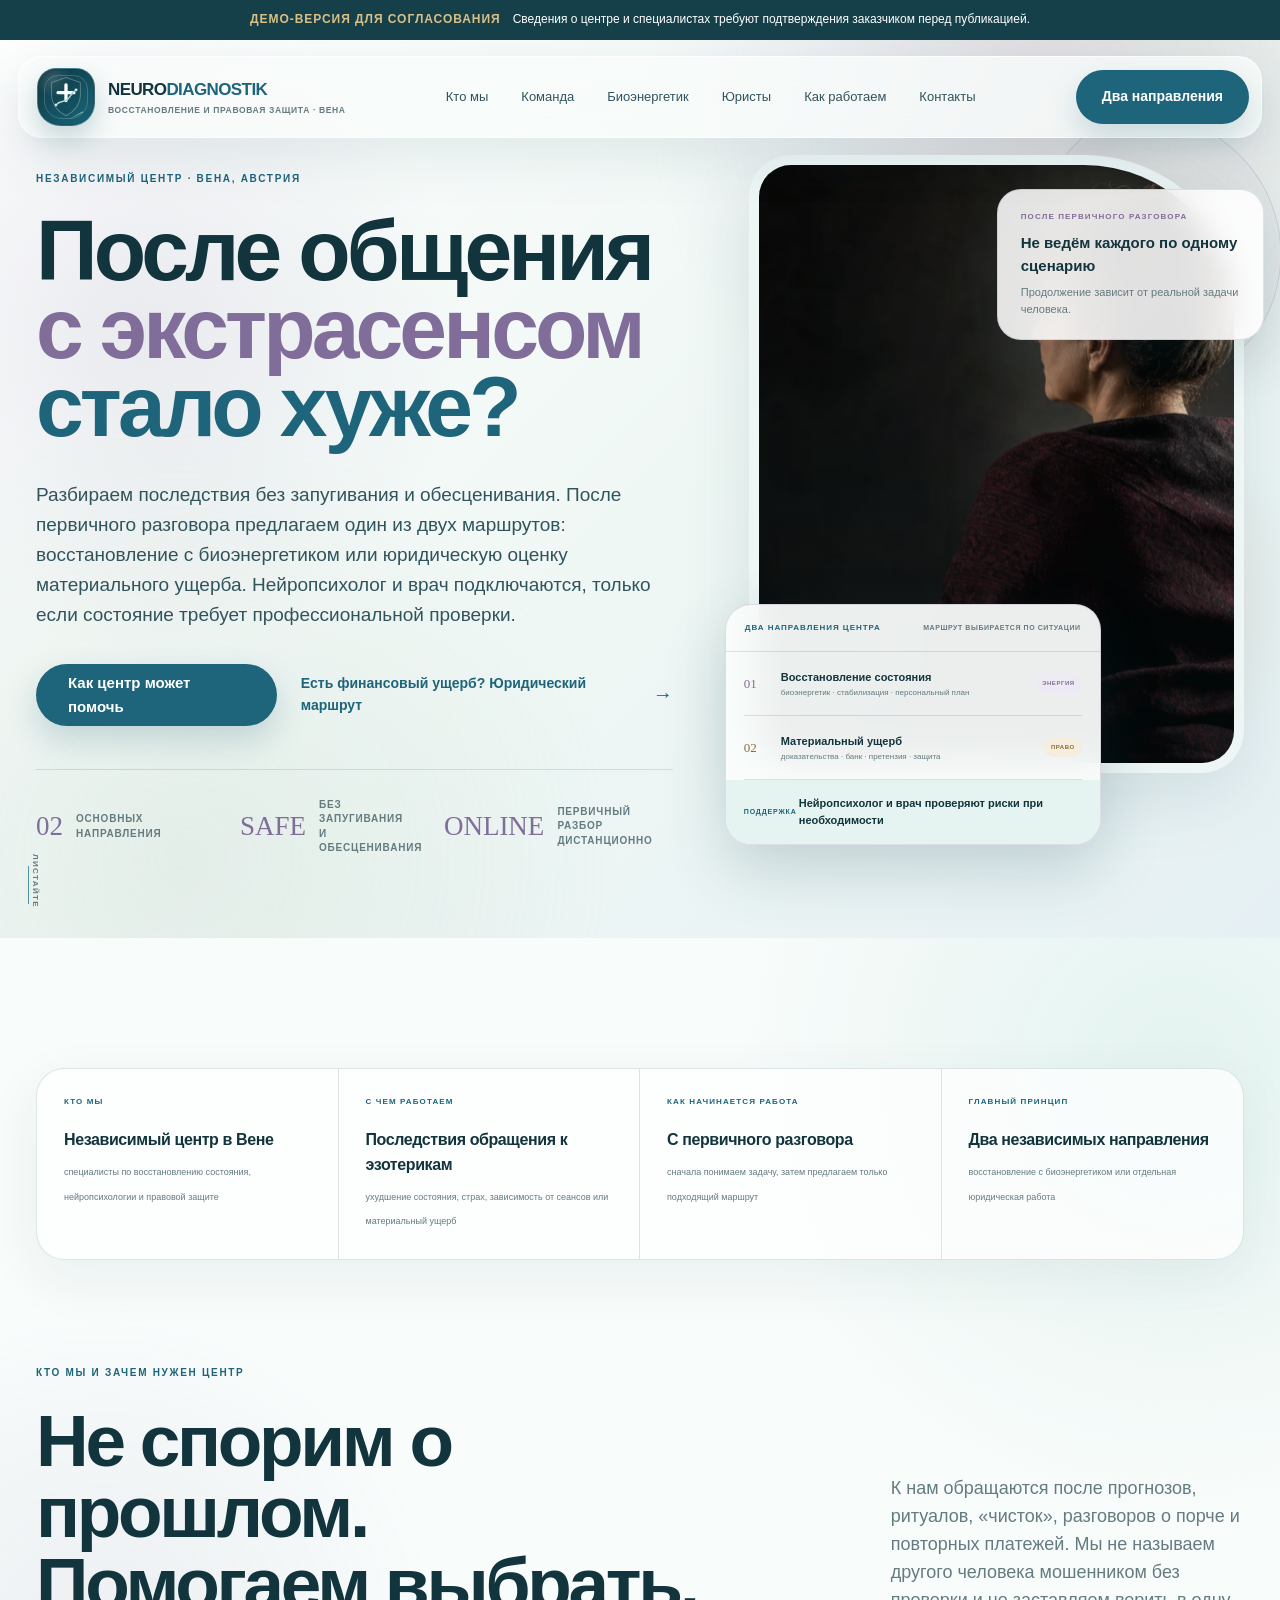
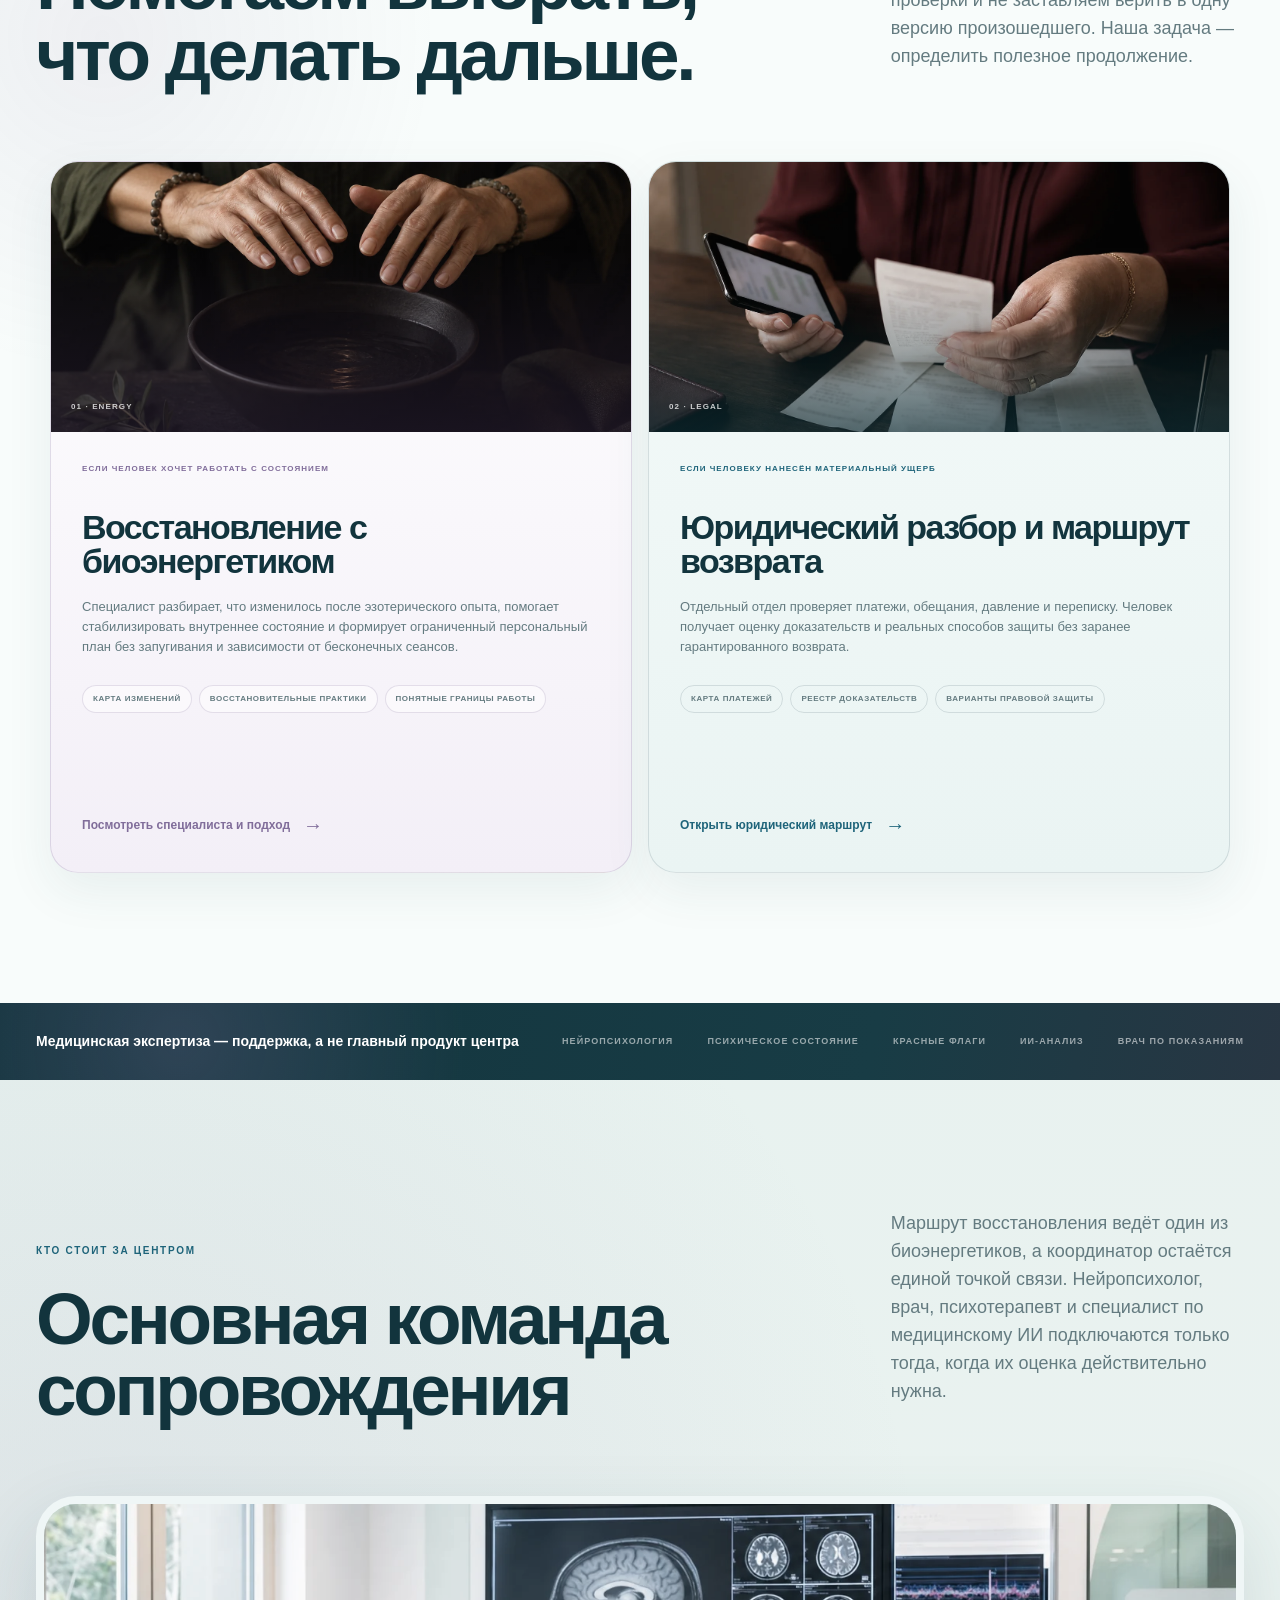
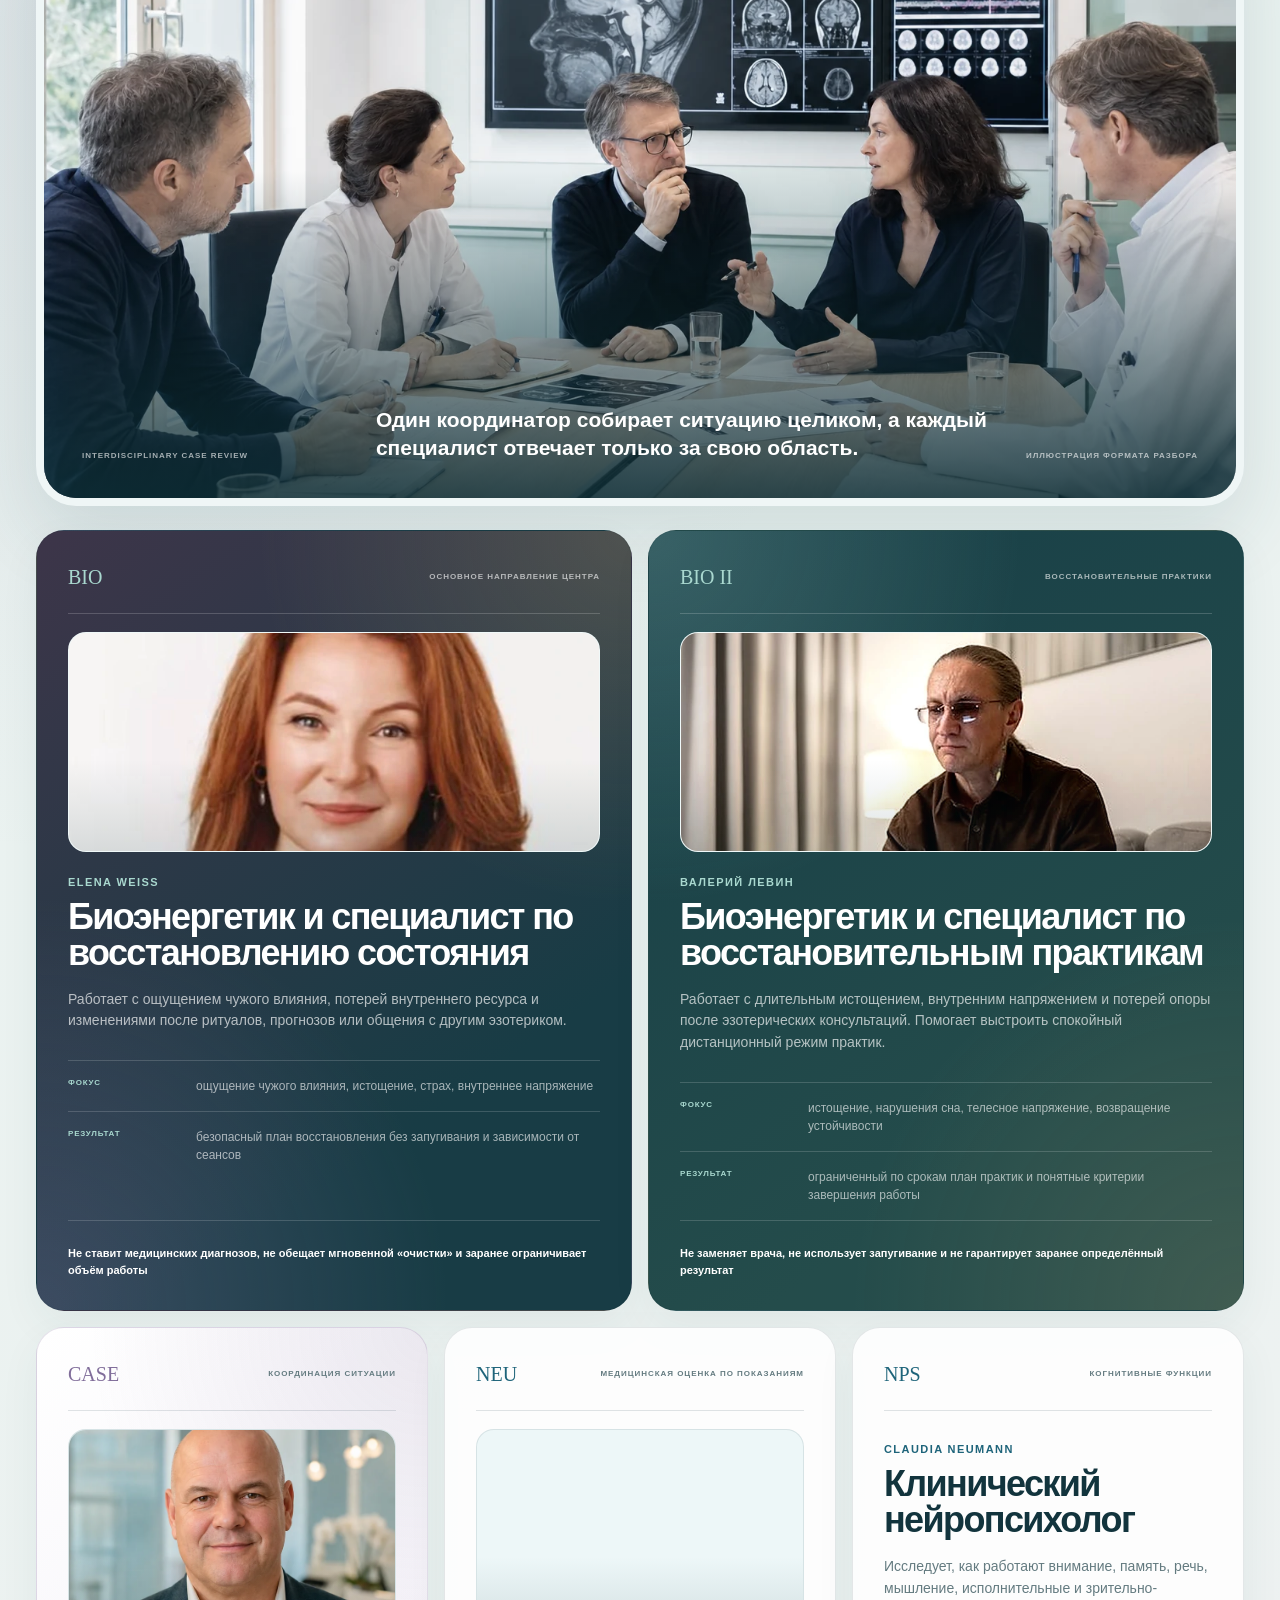
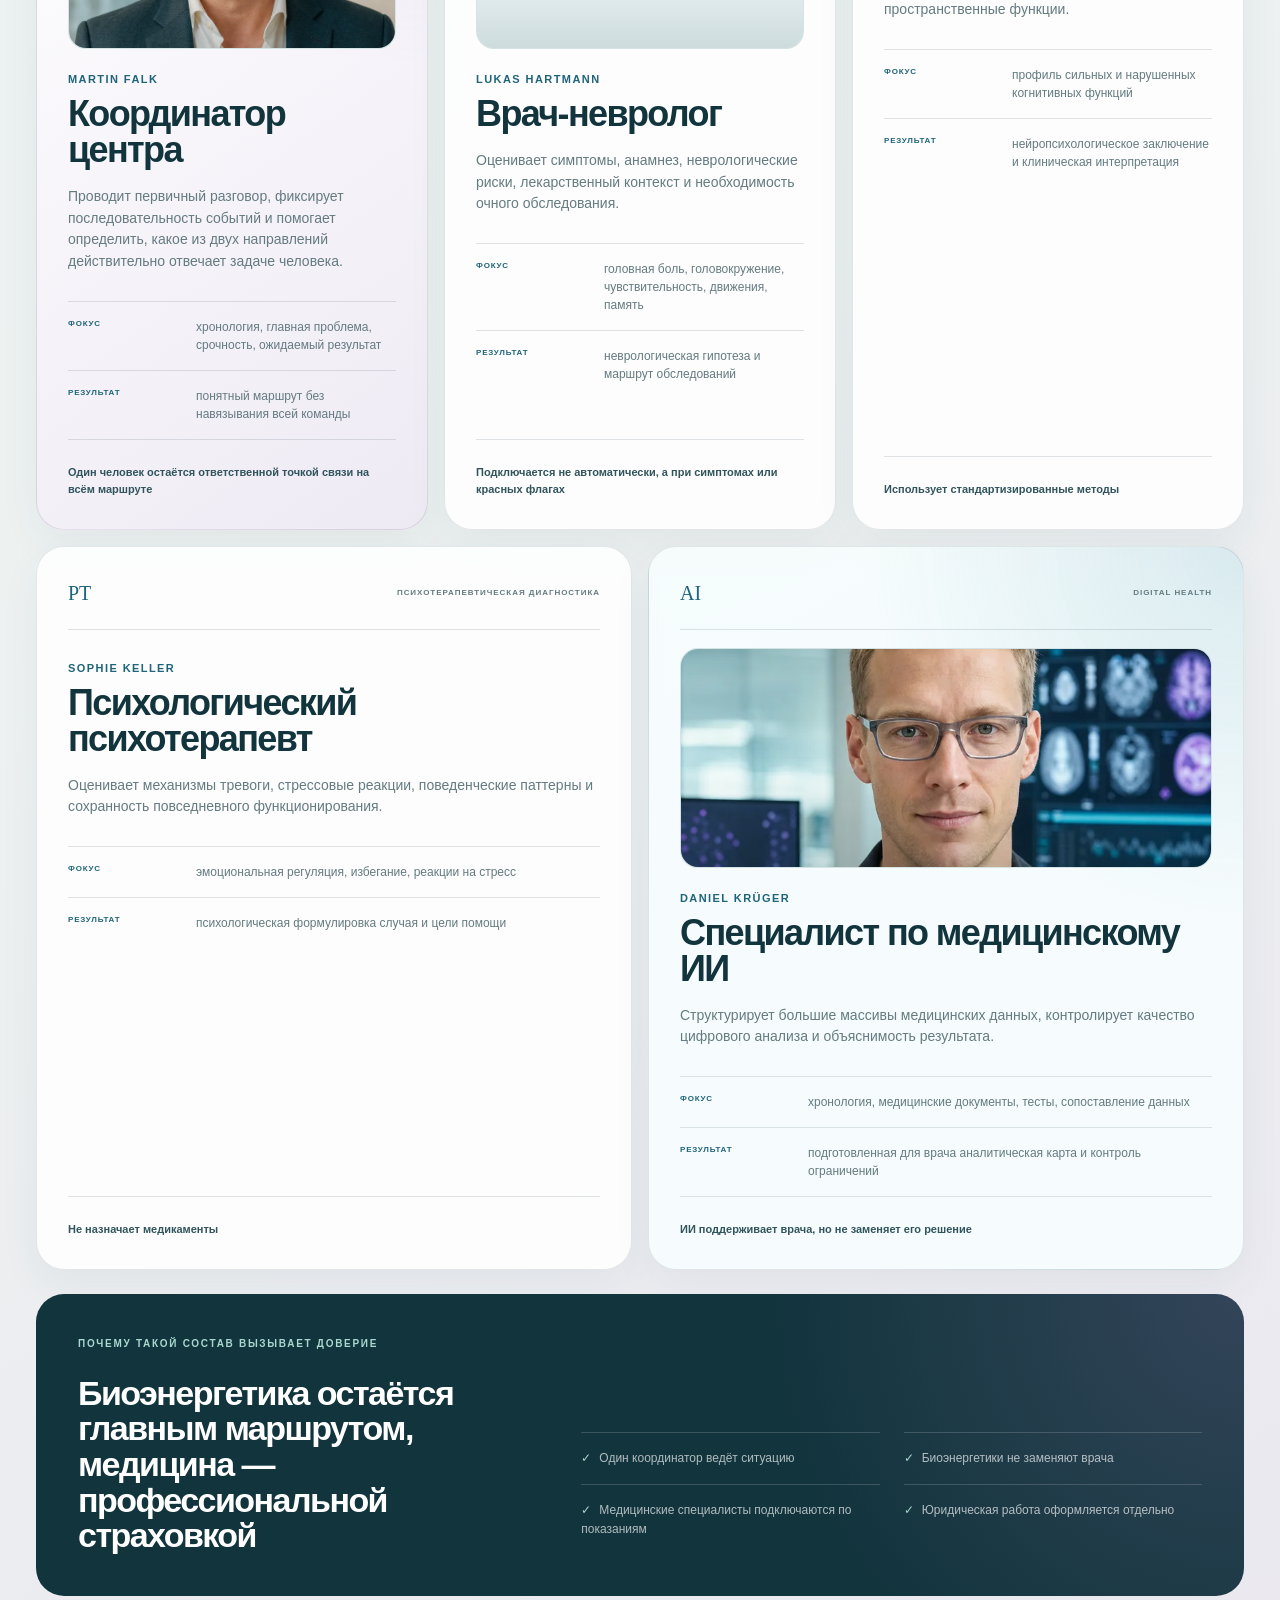
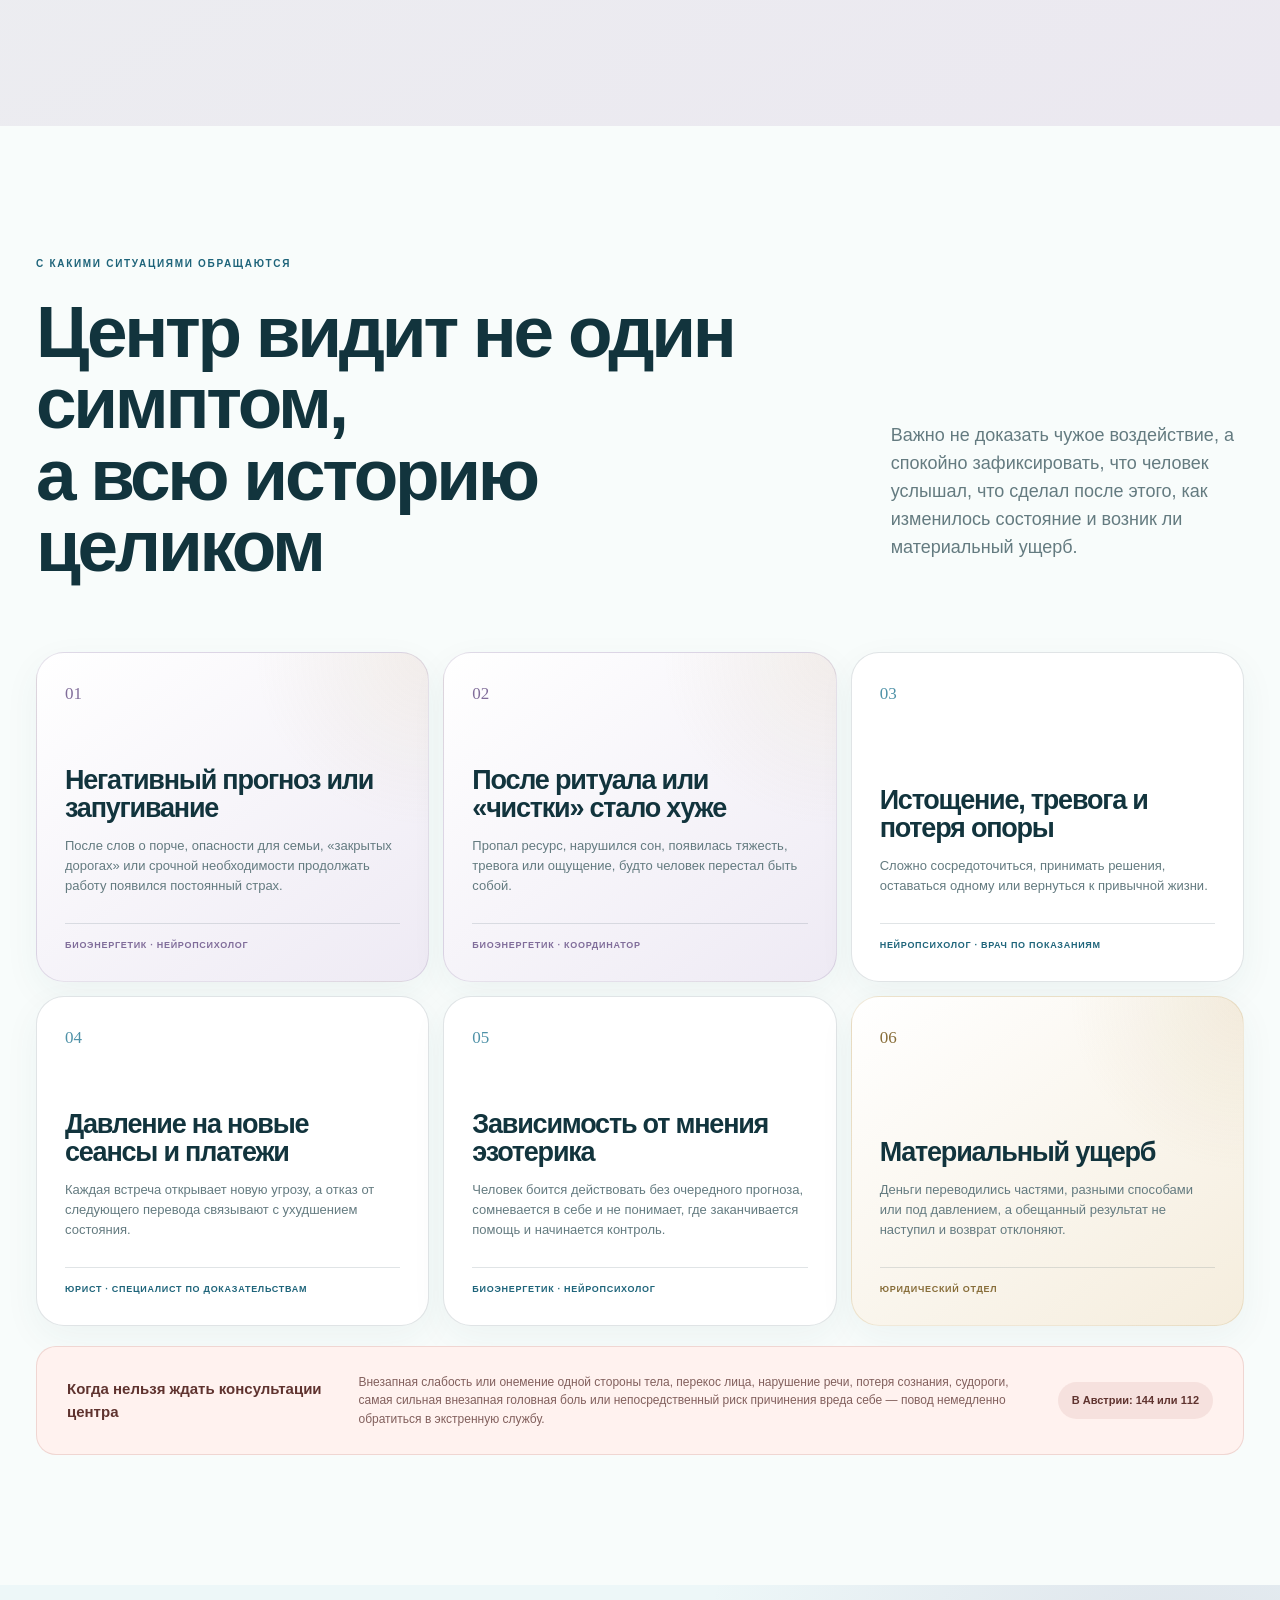
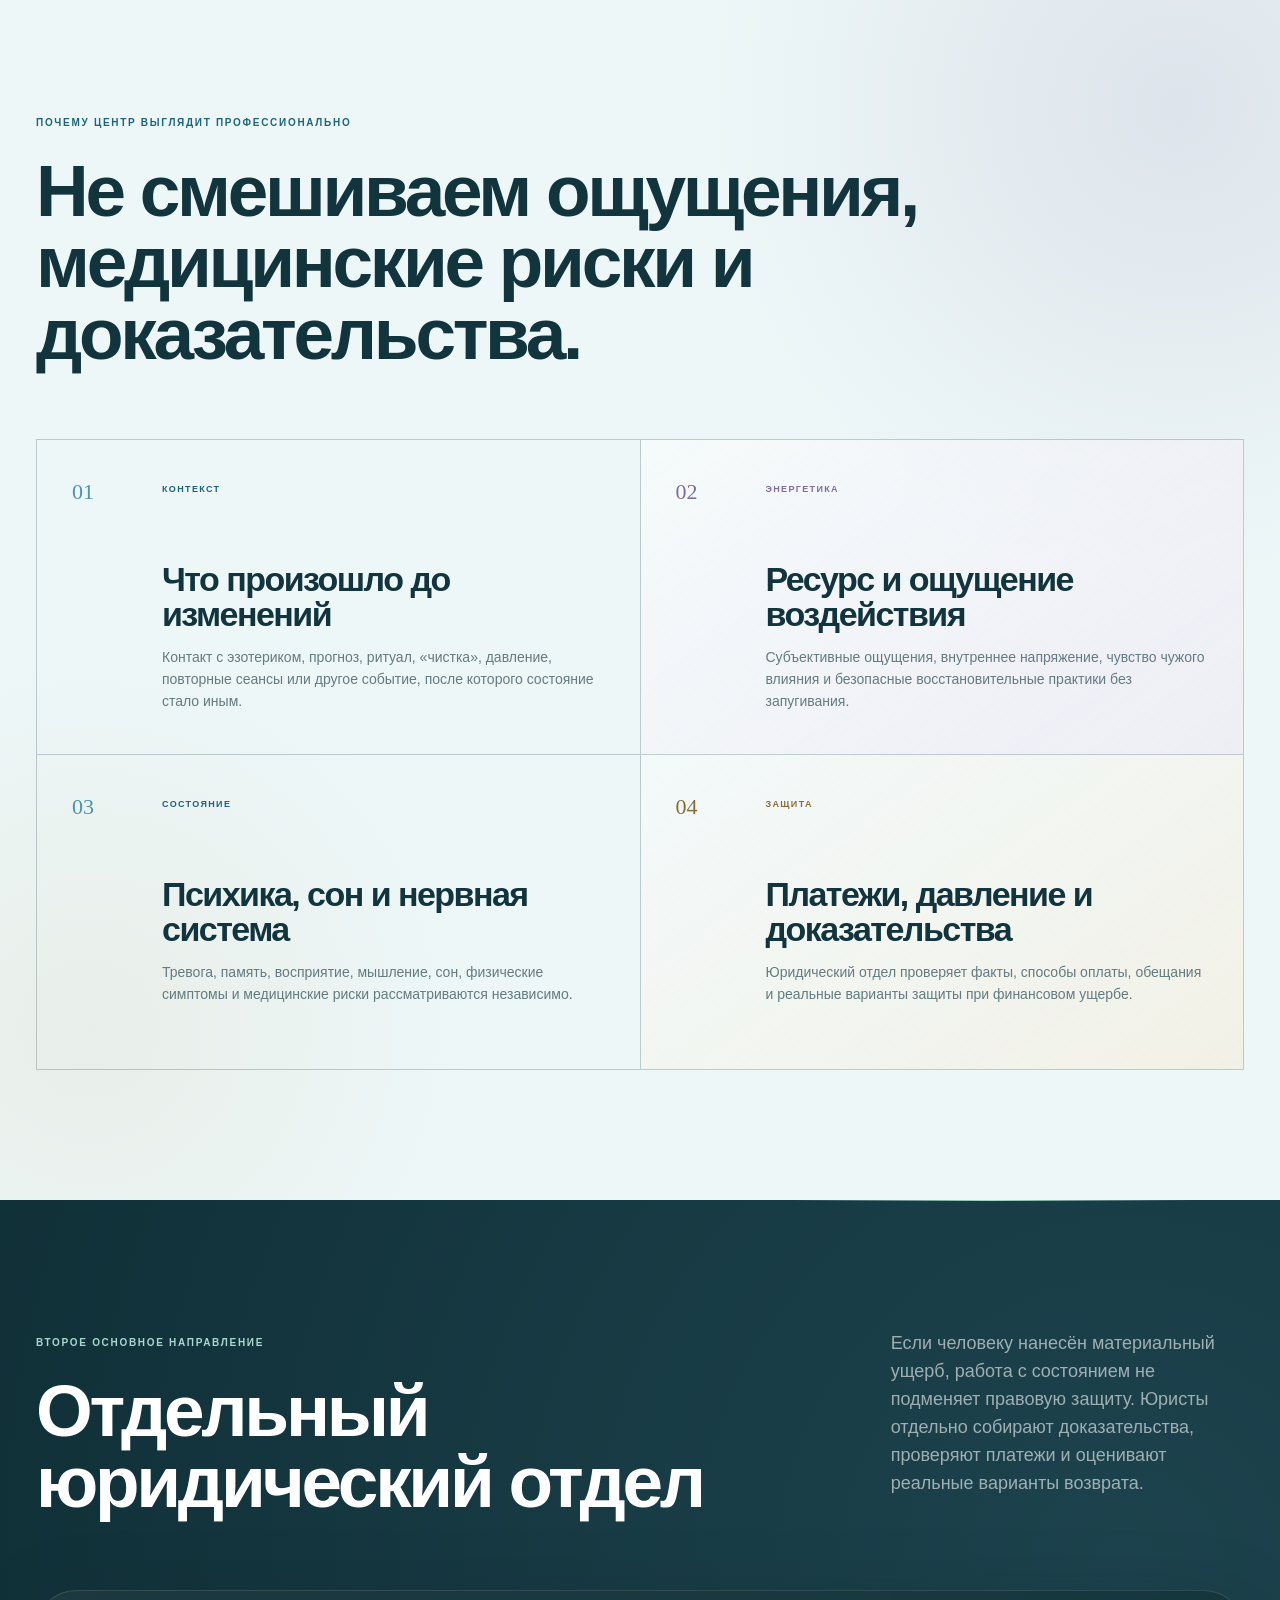
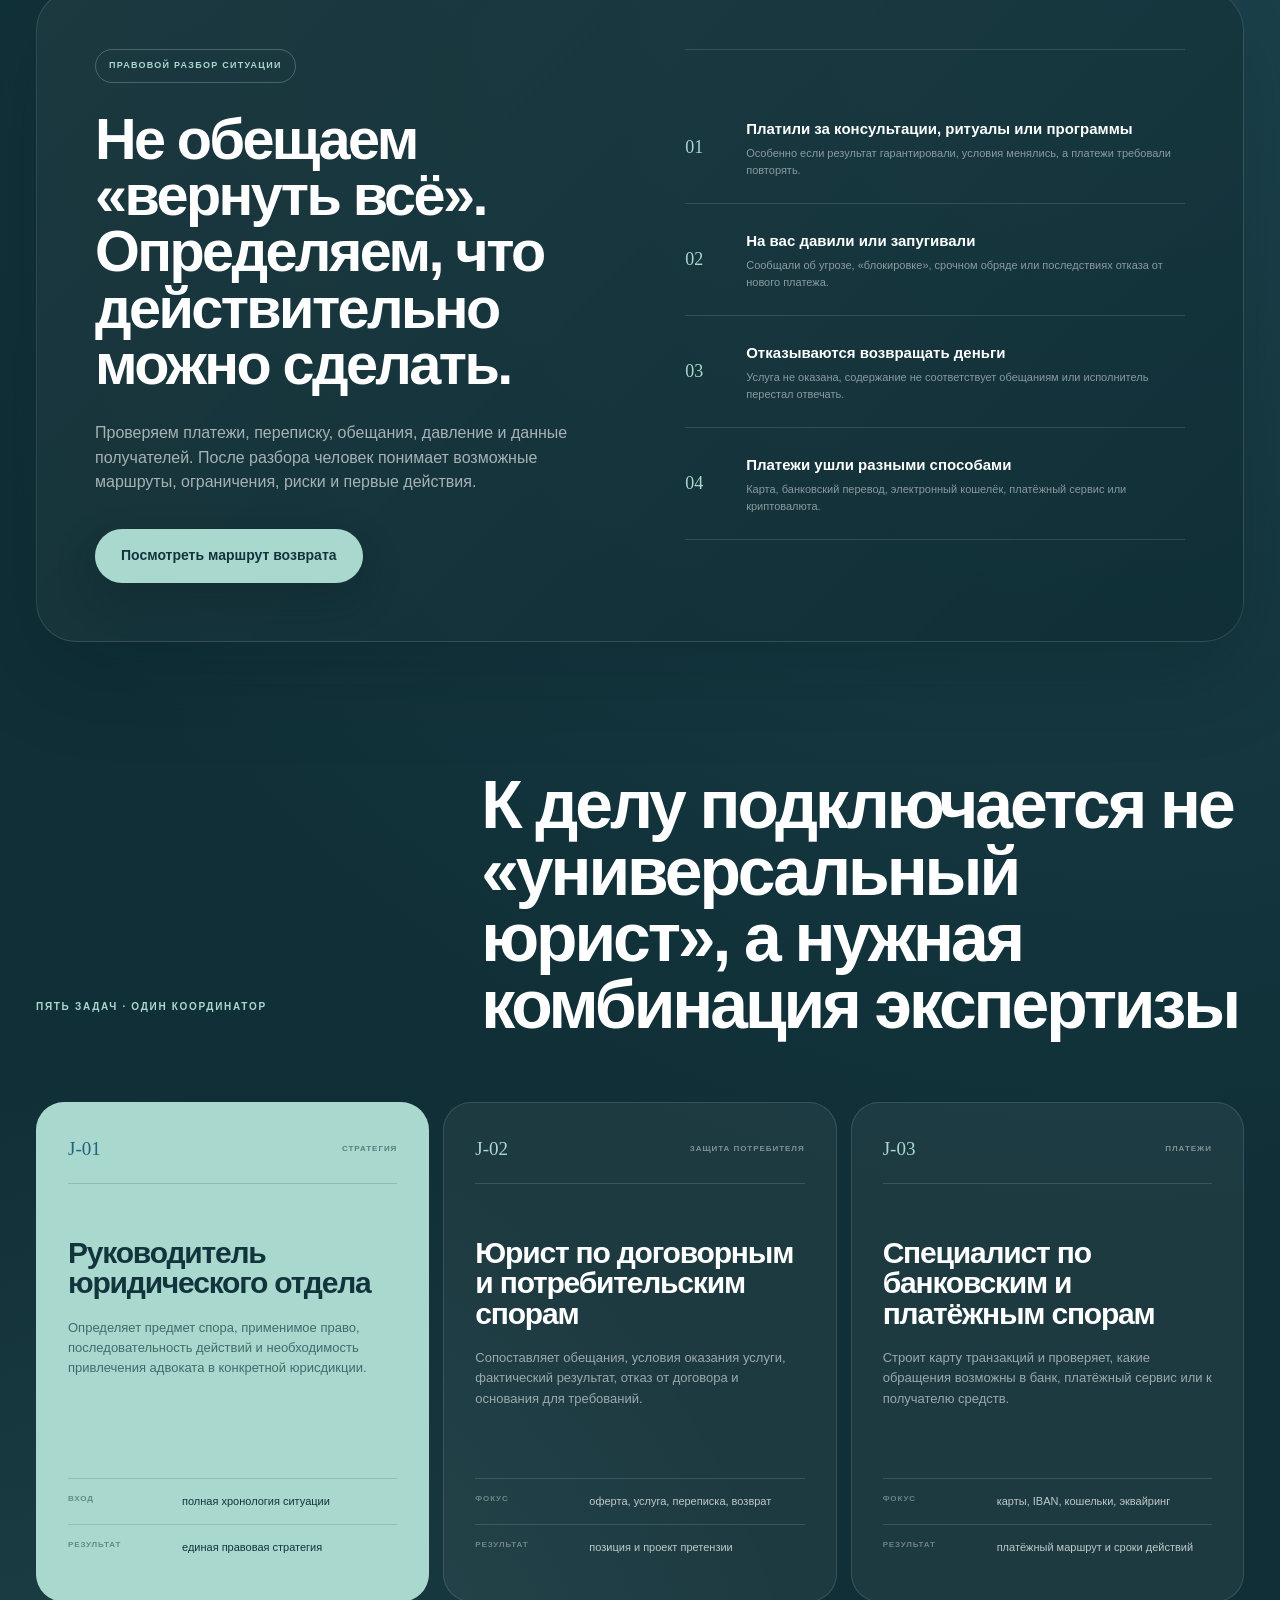
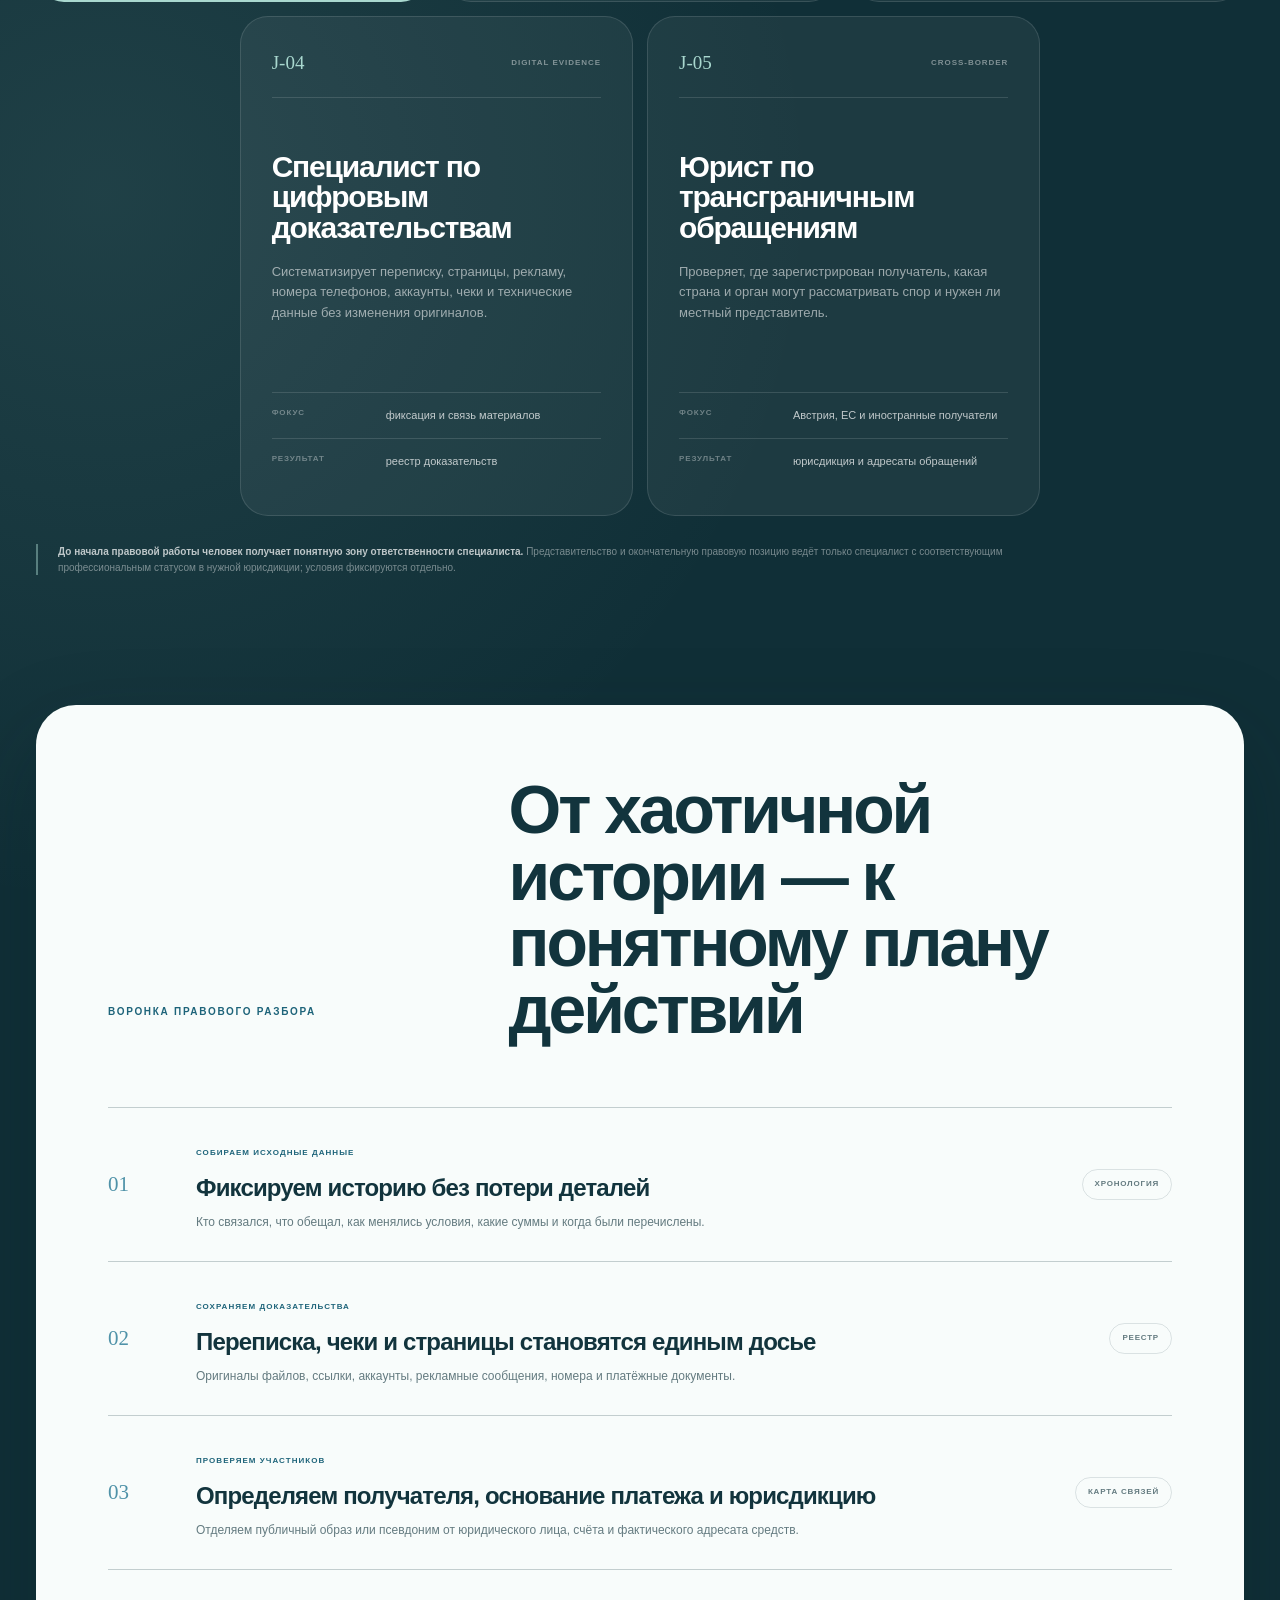
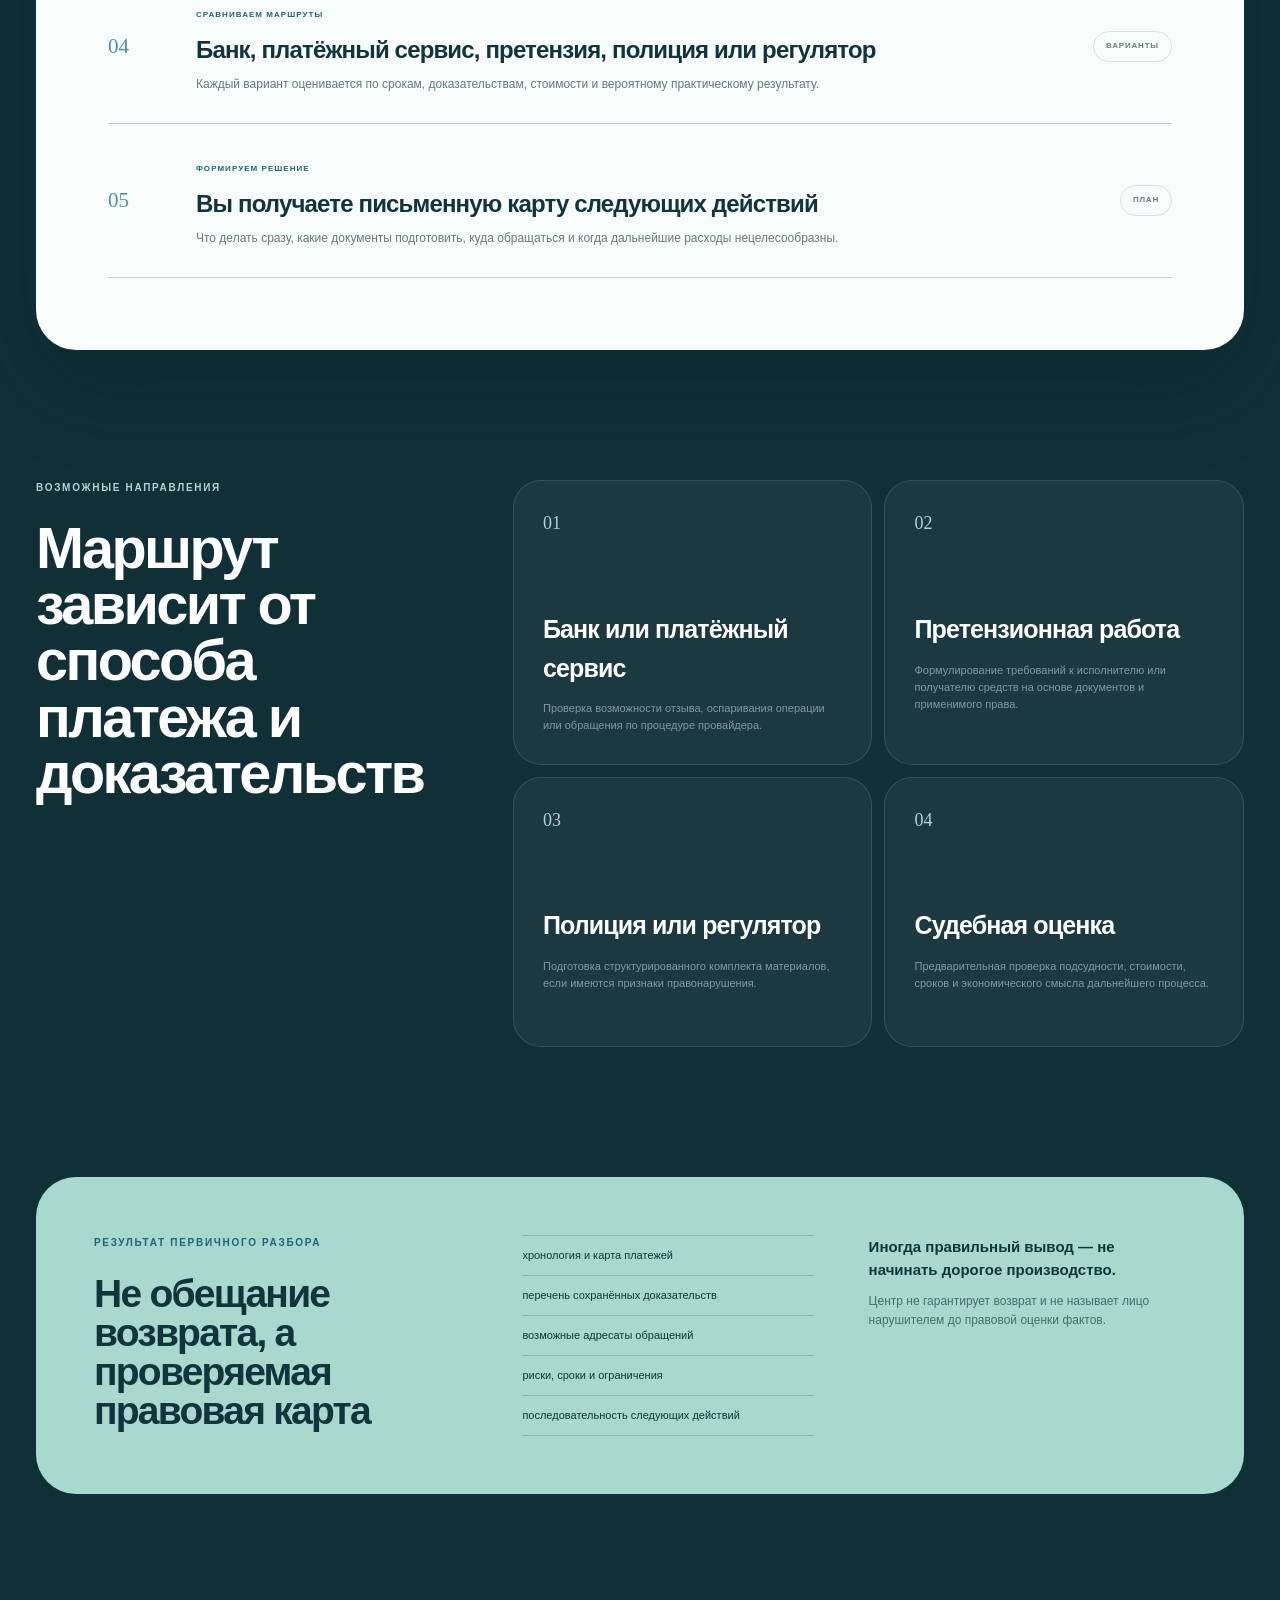
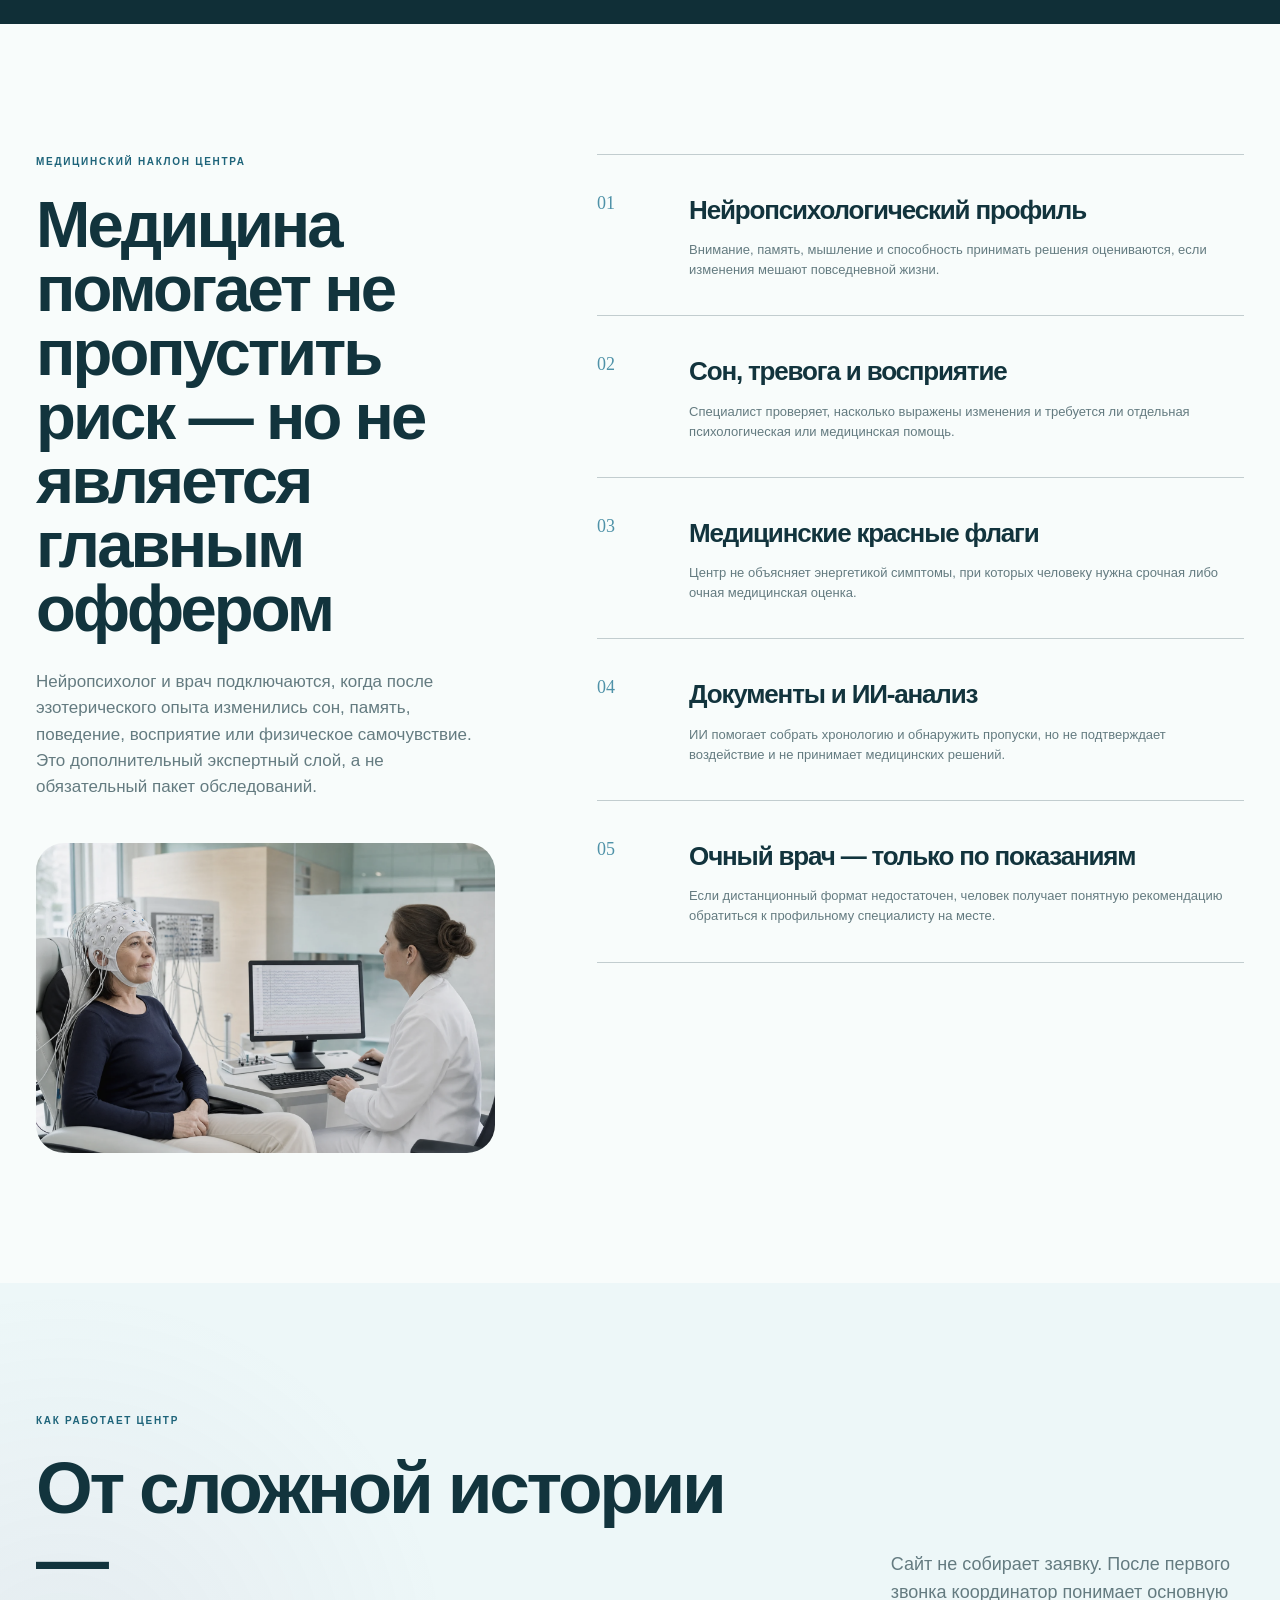
==== commit f3a5f532: "Add location map" ====
--- a/index.html
+++ b/index.html
@@ -465,6 +465,14 @@
             <small>Позвонить в центр →</small>
           </a>
         </div>
+        <div class="contact-map">
+          <iframe title="Местоположение NEURODIAGNOSTIK в Вене" src="https://www.google.com/maps?q=Heiligenst%C3%A4dter%20Str.%2055%2F65%2C%201190%20Wien%2C%20Austria&amp;output=embed" loading="lazy" referrerpolicy="no-referrer-when-downgrade" allowfullscreen></iframe>
+          <div class="contact-map-caption">
+            <span class="contact-map-pin" aria-hidden="true"><svg viewBox="0 0 32 32" role="presentation"><path d="M16 29s9-8.2 9-17A9 9 0 1 0 7 12c0 8.8 9 17 9 17Z"/><circle cx="16" cy="12" r="3.5"/></svg></span>
+            <div><small>Метка на карте</small><strong>Heiligenstädter Str. 55/65<br>1190 Wien, Австрия</strong></div>
+            <a href="https://www.google.com/maps/dir/?api=1&amp;destination=Heiligenst%C3%A4dter%20Str.%2055%2F65%2C%201190%20Wien%2C%20Austria" target="_blank" rel="noopener noreferrer">Построить маршрут →</a>
+          </div>
+        </div>
       </div>
     </section>
   </main>
--- a/medical.css
+++ b/medical.css
@@ -1761,7 +1761,8 @@
 .contact-card {
   display: grid;
   grid-template-columns: .82fr 1.18fr;
-  gap: 7vw;
+  column-gap: 7vw;
+  row-gap: 44px;
   padding: 70px;
   border-radius: var(--radius-xl);
   color: var(--white);
@@ -1828,6 +1829,90 @@
 
 .contact-item small {
   color: var(--mint);
+}
+
+.contact-map {
+  position: relative;
+  grid-column: 1 / -1;
+  height: 430px;
+  overflow: hidden;
+  border: 1px solid rgba(255, 255, 255, .18);
+  border-radius: 28px;
+  background: #dcebea;
+}
+
+.contact-map iframe {
+  width: 100%;
+  height: 100%;
+  border: 0;
+  filter: saturate(.72) contrast(.96);
+  transition: filter .3s ease;
+}
+
+.contact-map:hover iframe {
+  filter: saturate(.92) contrast(.98);
+}
+
+.contact-map-caption {
+  position: absolute;
+  right: 22px;
+  bottom: 22px;
+  left: 22px;
+  display: grid;
+  grid-template-columns: auto 1fr auto;
+  align-items: center;
+  gap: 17px;
+  padding: 18px 20px;
+  border: 1px solid rgba(18, 52, 61, .12);
+  border-radius: 20px;
+  color: var(--ink);
+  background: rgba(255, 255, 255, .92);
+  box-shadow: 0 18px 42px rgba(18, 52, 61, .16);
+  backdrop-filter: blur(14px);
+}
+
+.contact-map-pin {
+  display: grid;
+  width: 44px;
+  height: 44px;
+  place-items: center;
+  border-radius: 50%;
+  color: var(--white);
+  background: var(--blue);
+}
+
+.contact-map-pin svg {
+  width: 23px;
+  fill: currentColor;
+}
+
+.contact-map-pin circle {
+  fill: var(--mint);
+}
+
+.contact-map-caption div {
+  display: grid;
+  gap: 4px;
+}
+
+.contact-map-caption small {
+  color: var(--blue);
+  font-size: 9px;
+  font-weight: 800;
+  letter-spacing: .12em;
+  text-transform: uppercase;
+}
+
+.contact-map-caption strong {
+  font-size: 14px;
+  line-height: 1.35;
+}
+
+.contact-map-caption > a {
+  color: var(--blue);
+  font-size: 12px;
+  font-weight: 800;
+  white-space: nowrap;
 }
 
 .site-footer {
@@ -2064,6 +2149,10 @@
   .contact-copy h2 { font-size: 43px; }
   .contact-item { min-height: 150px; padding: 22px; }
   .contact-item strong { overflow-wrap: anywhere; font-size: 22px; }
+  .contact-map { height: 360px; border-radius: 22px; }
+  .contact-map-caption { right: 12px; bottom: 12px; left: 12px; grid-template-columns: auto 1fr; gap: 12px; padding: 14px; }
+  .contact-map-caption > a { grid-column: 1 / -1; padding-top: 10px; border-top: 1px solid rgba(18, 52, 61, .1); }
+  .contact-map-pin { width: 38px; height: 38px; }
   .footer-grid { grid-template-columns: 1fr; gap: 32px; }
   .footer-grid > p { grid-column: auto; grid-row: auto; }
 }
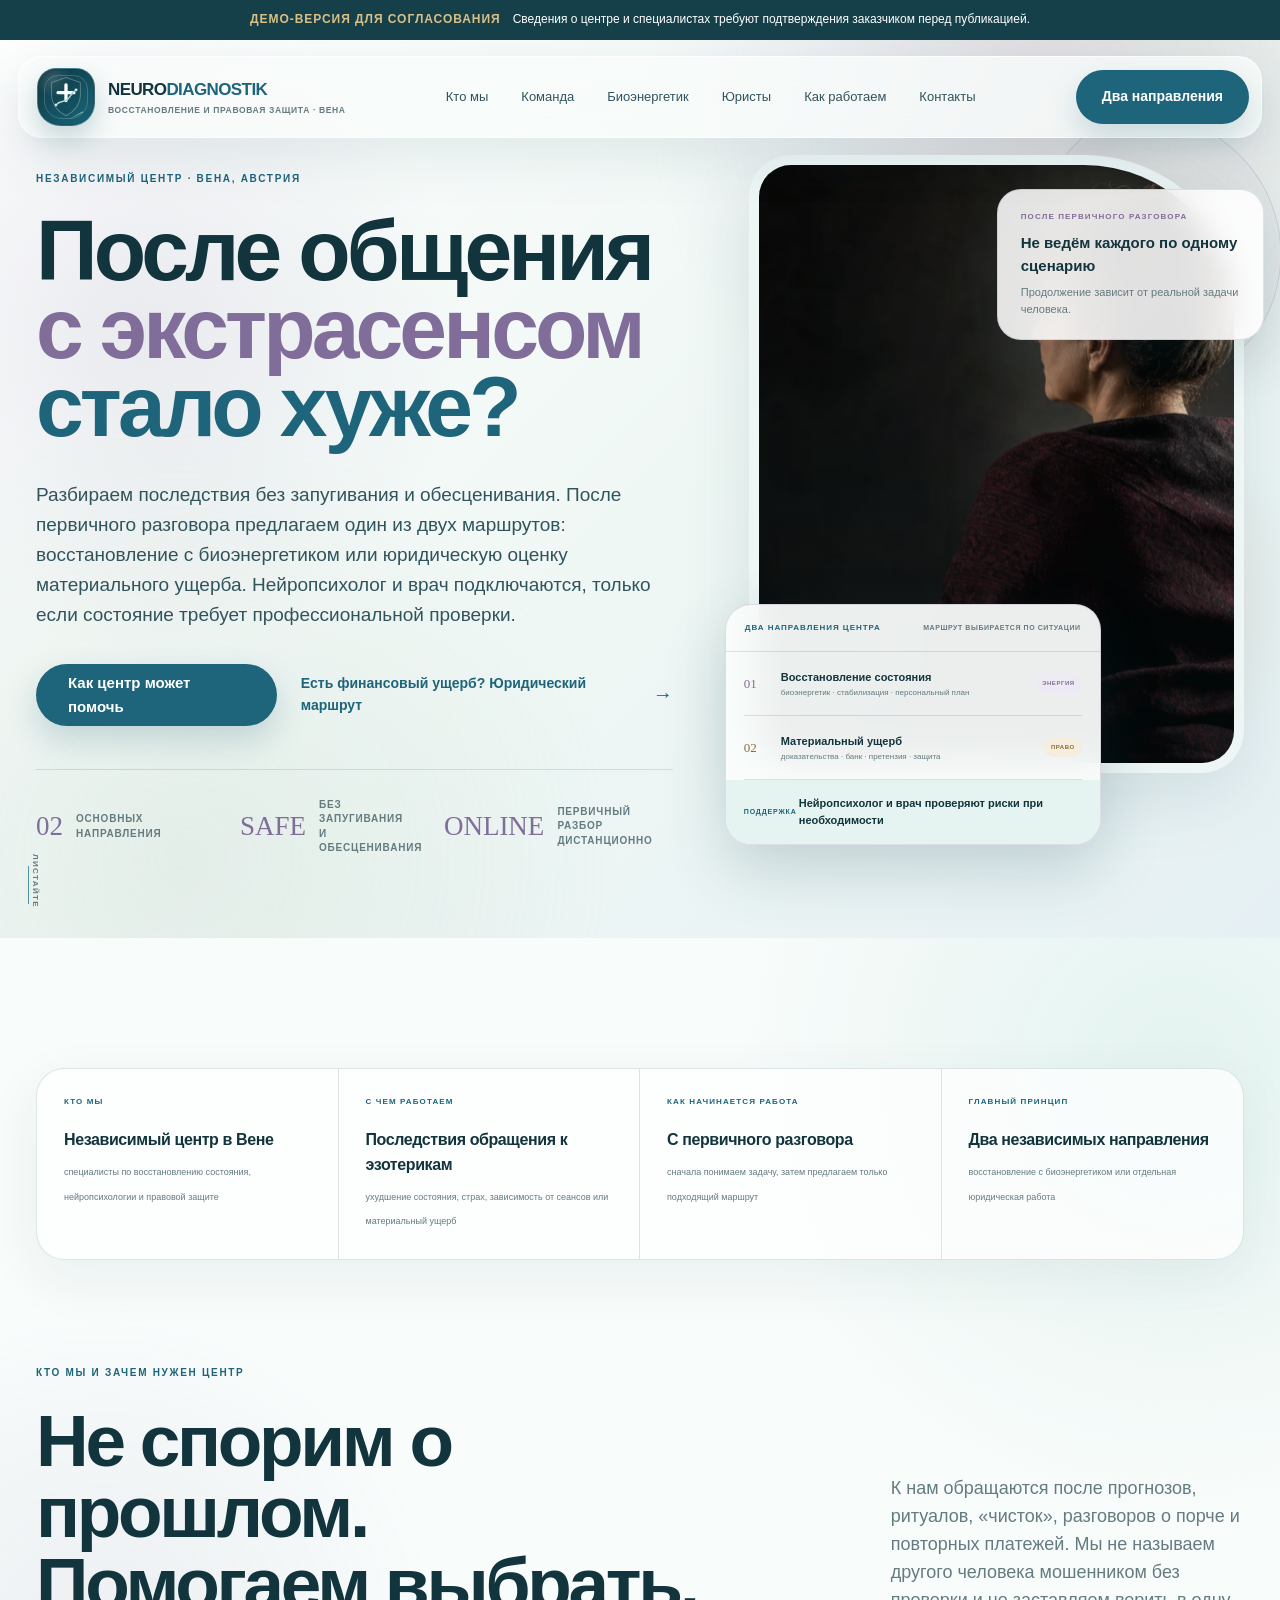
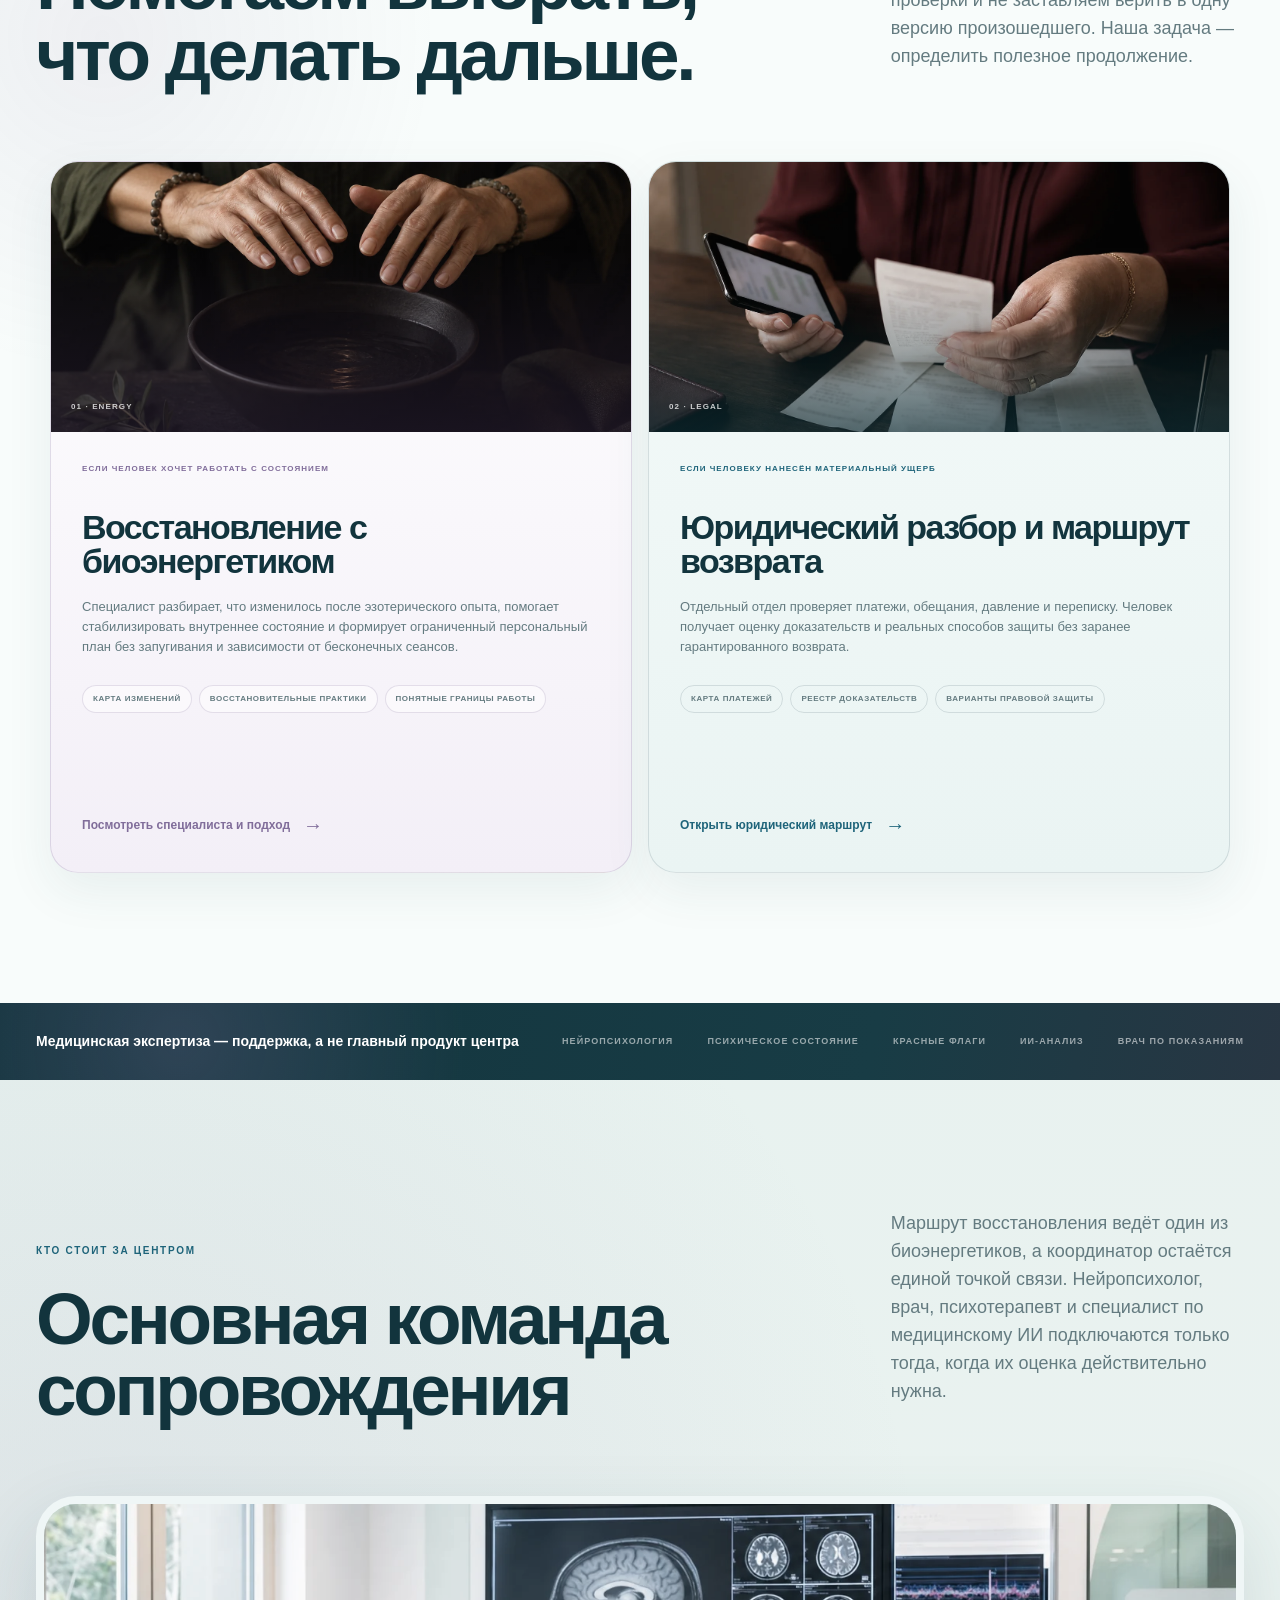
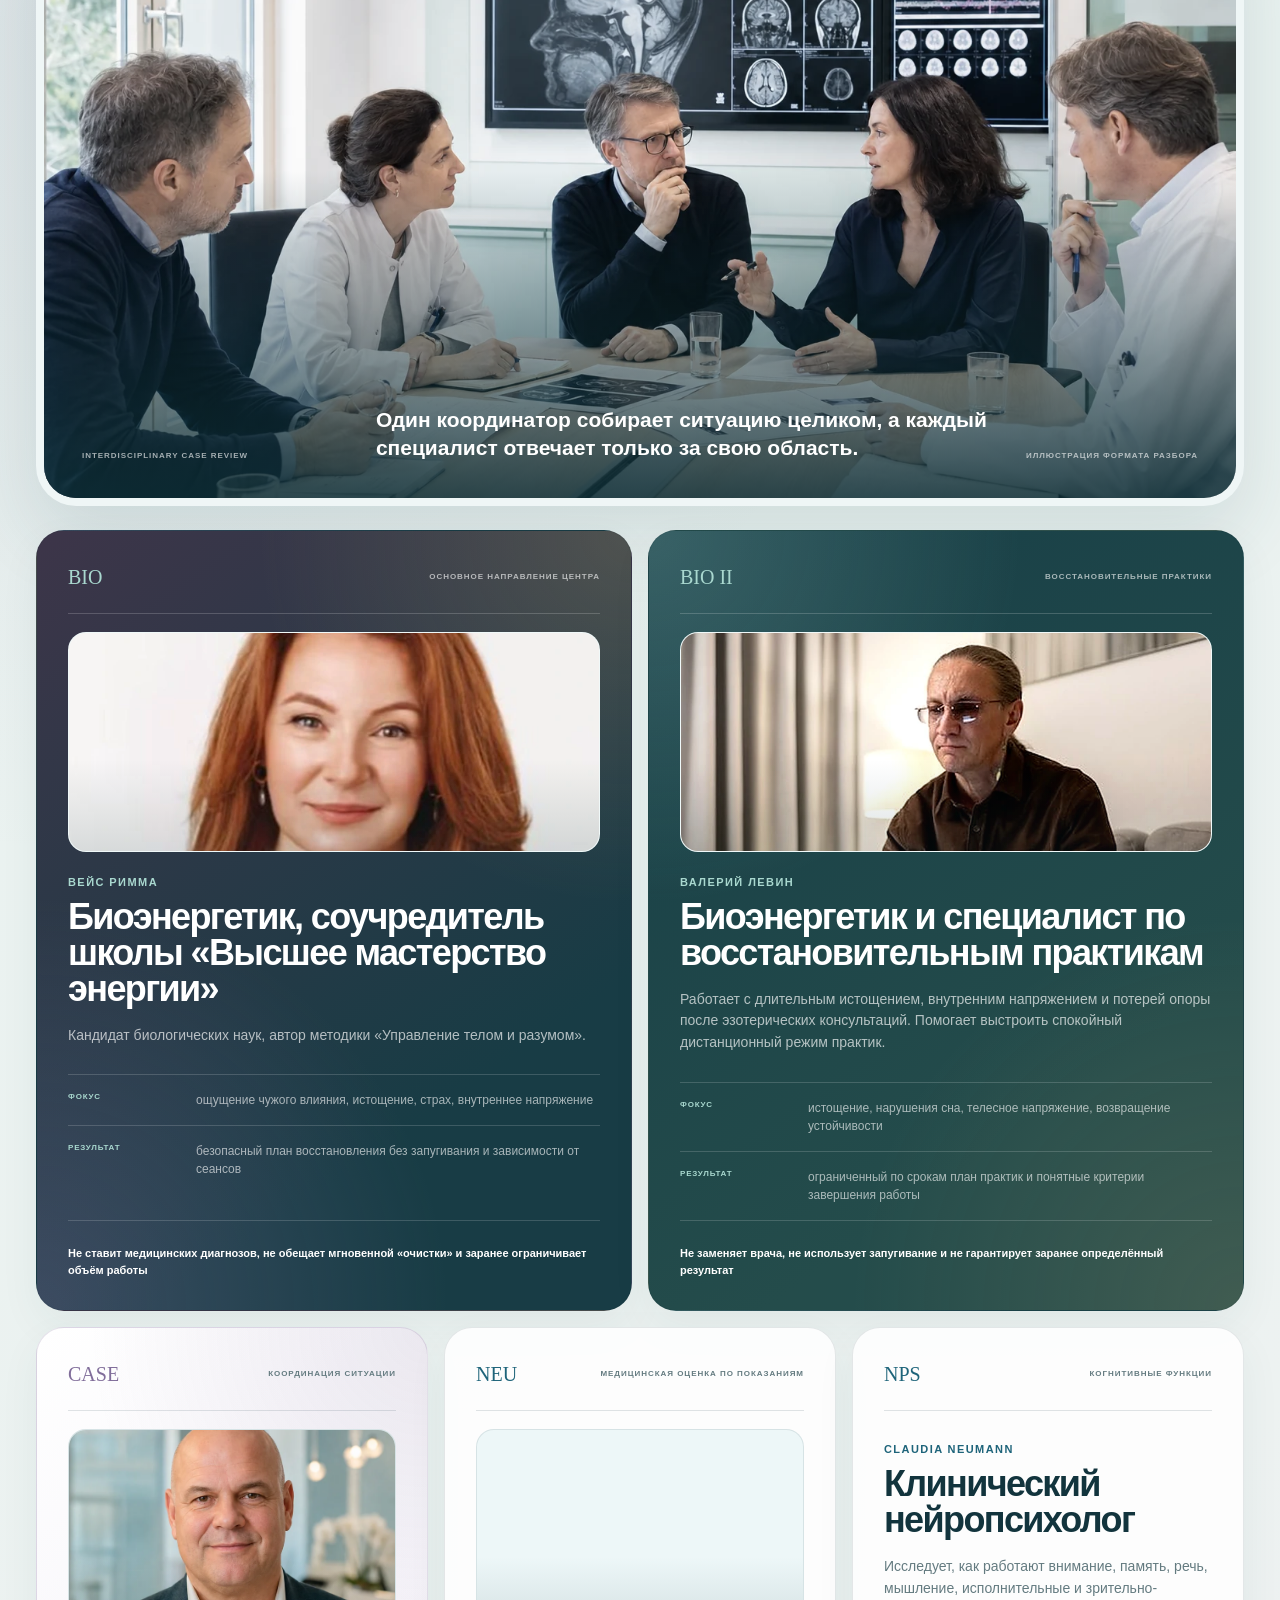
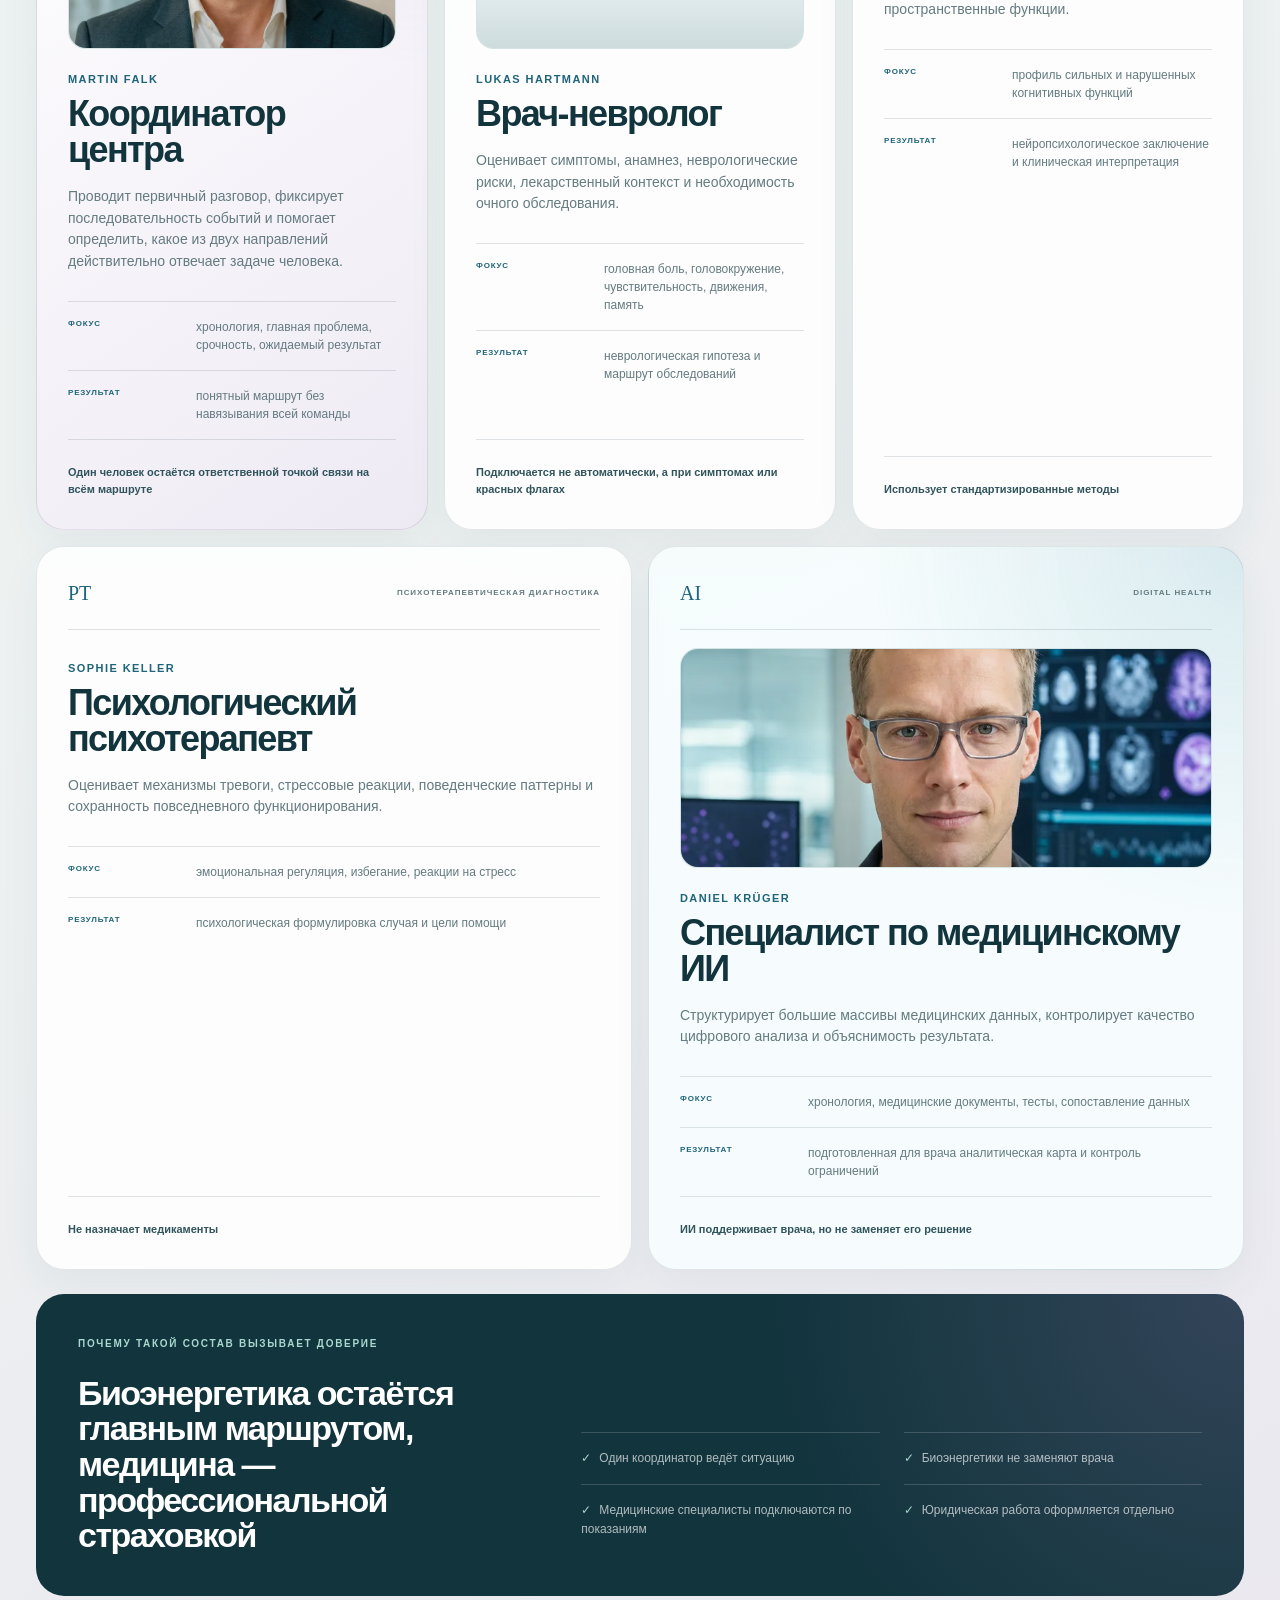
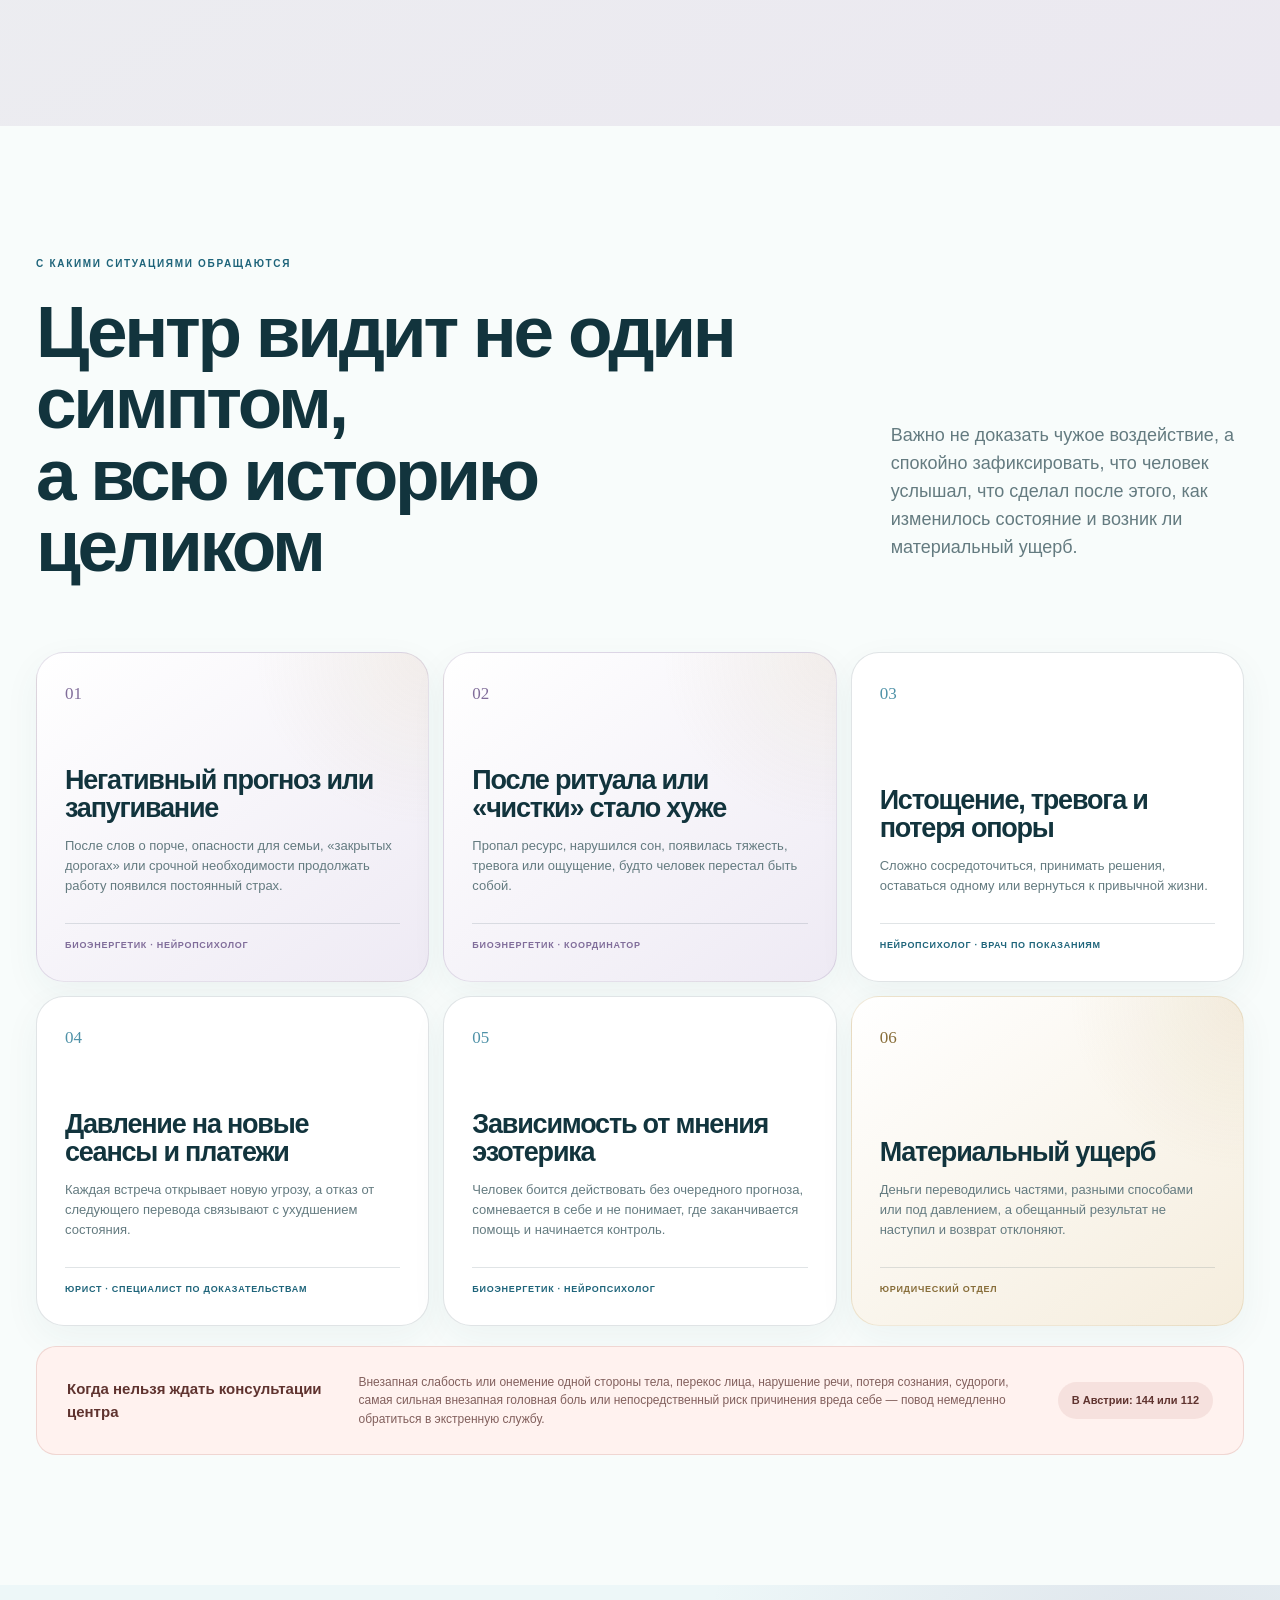
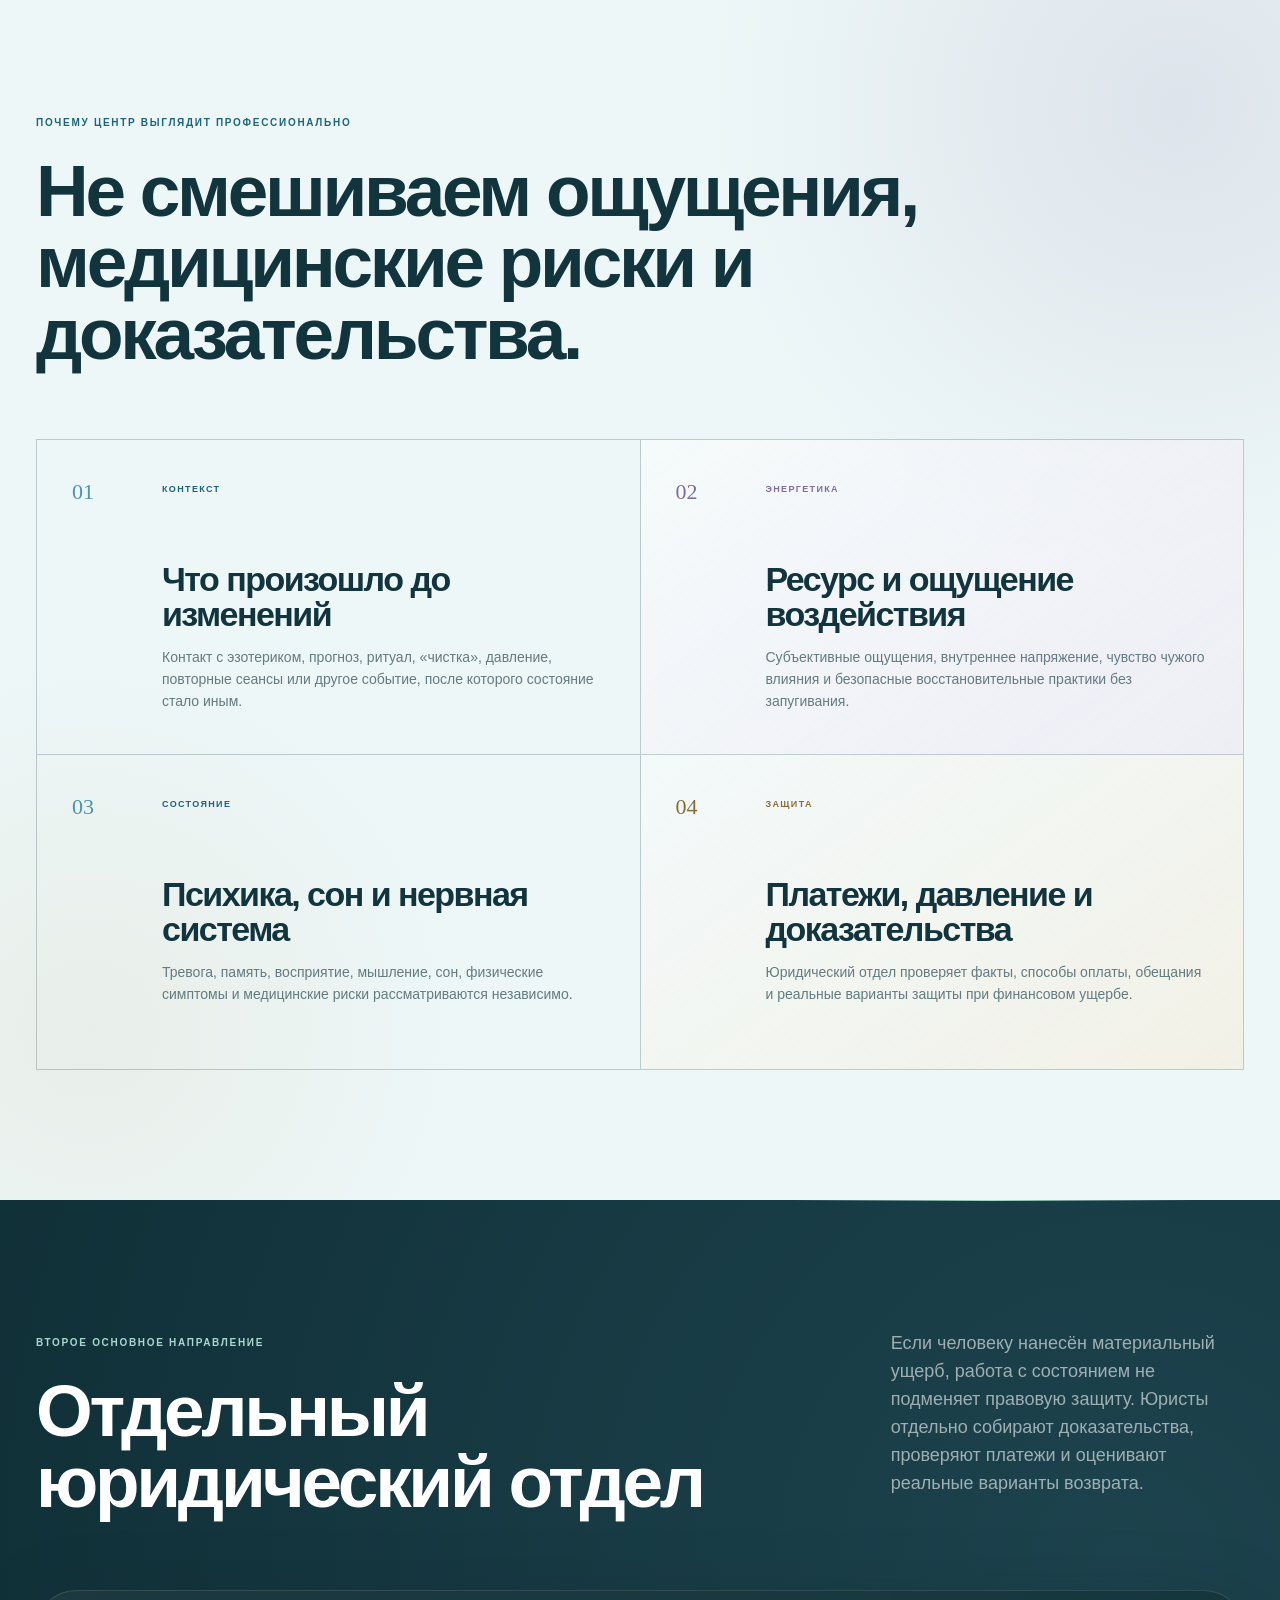
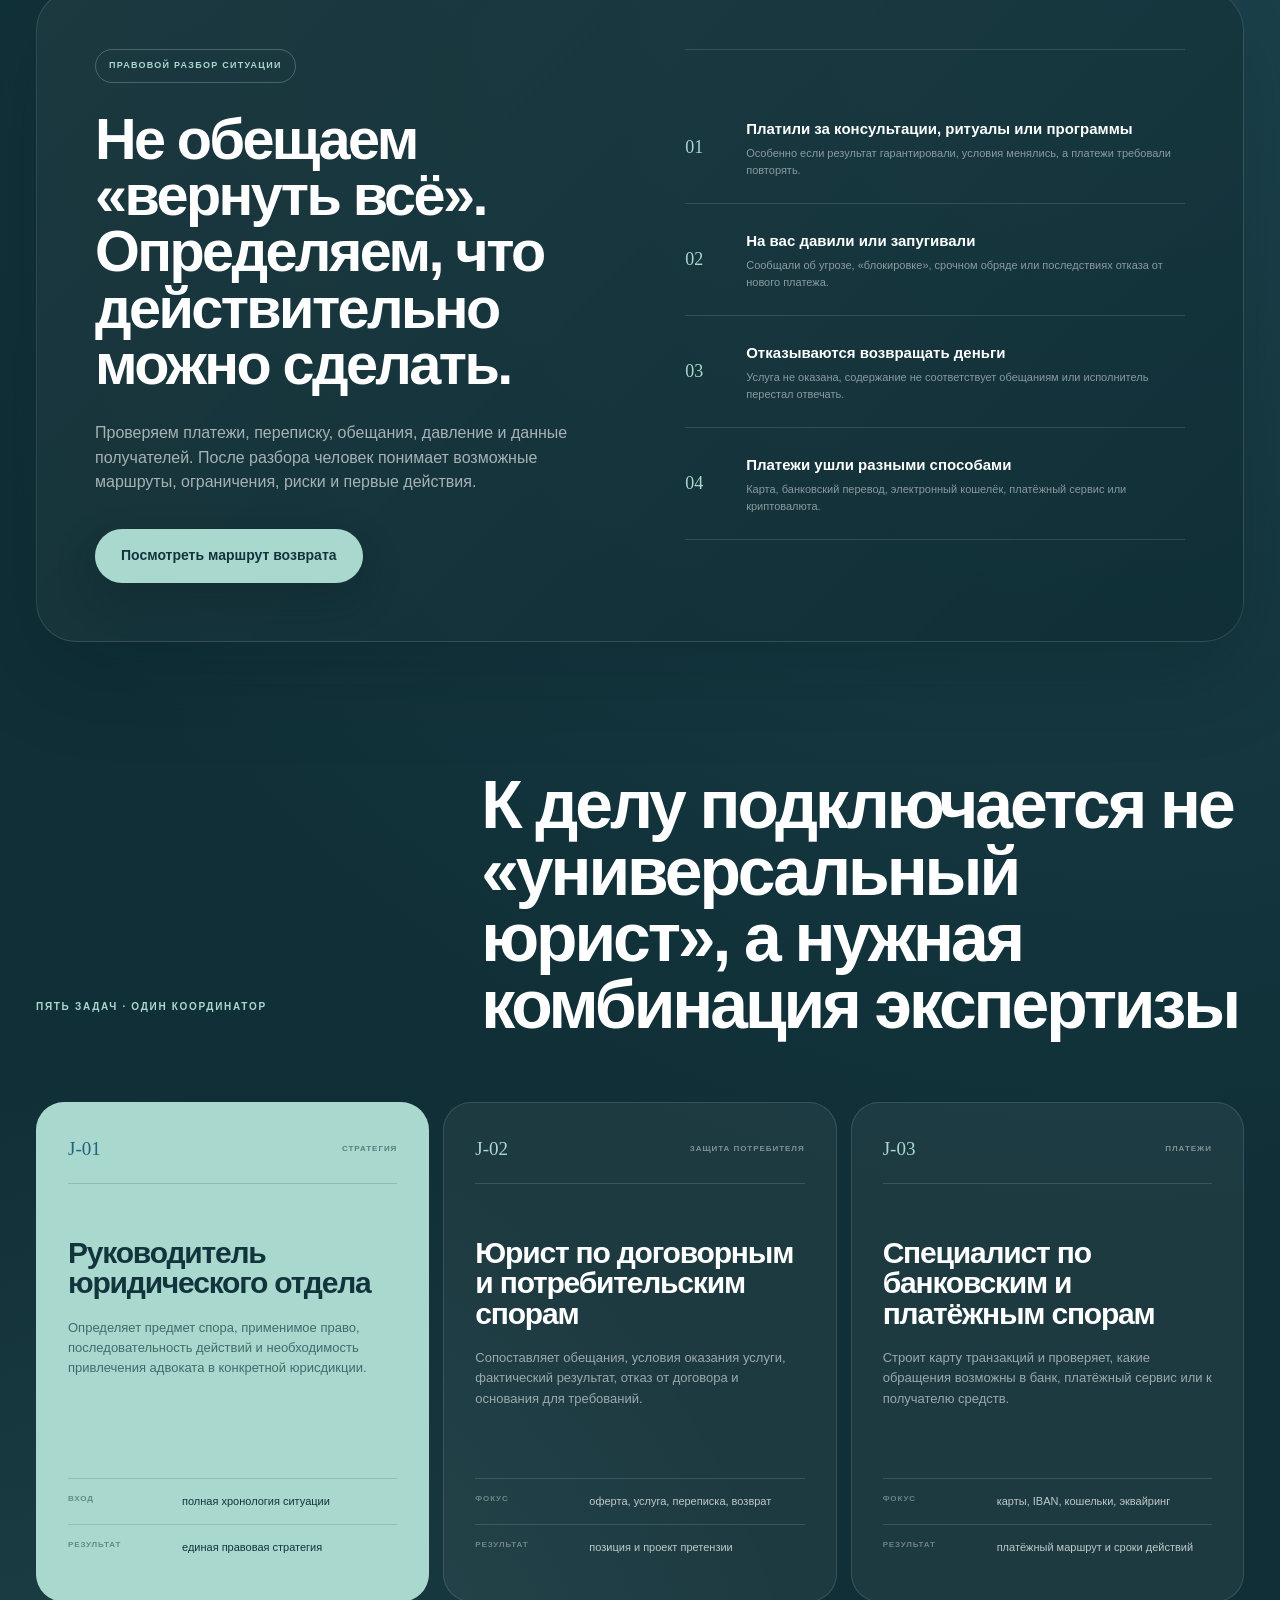
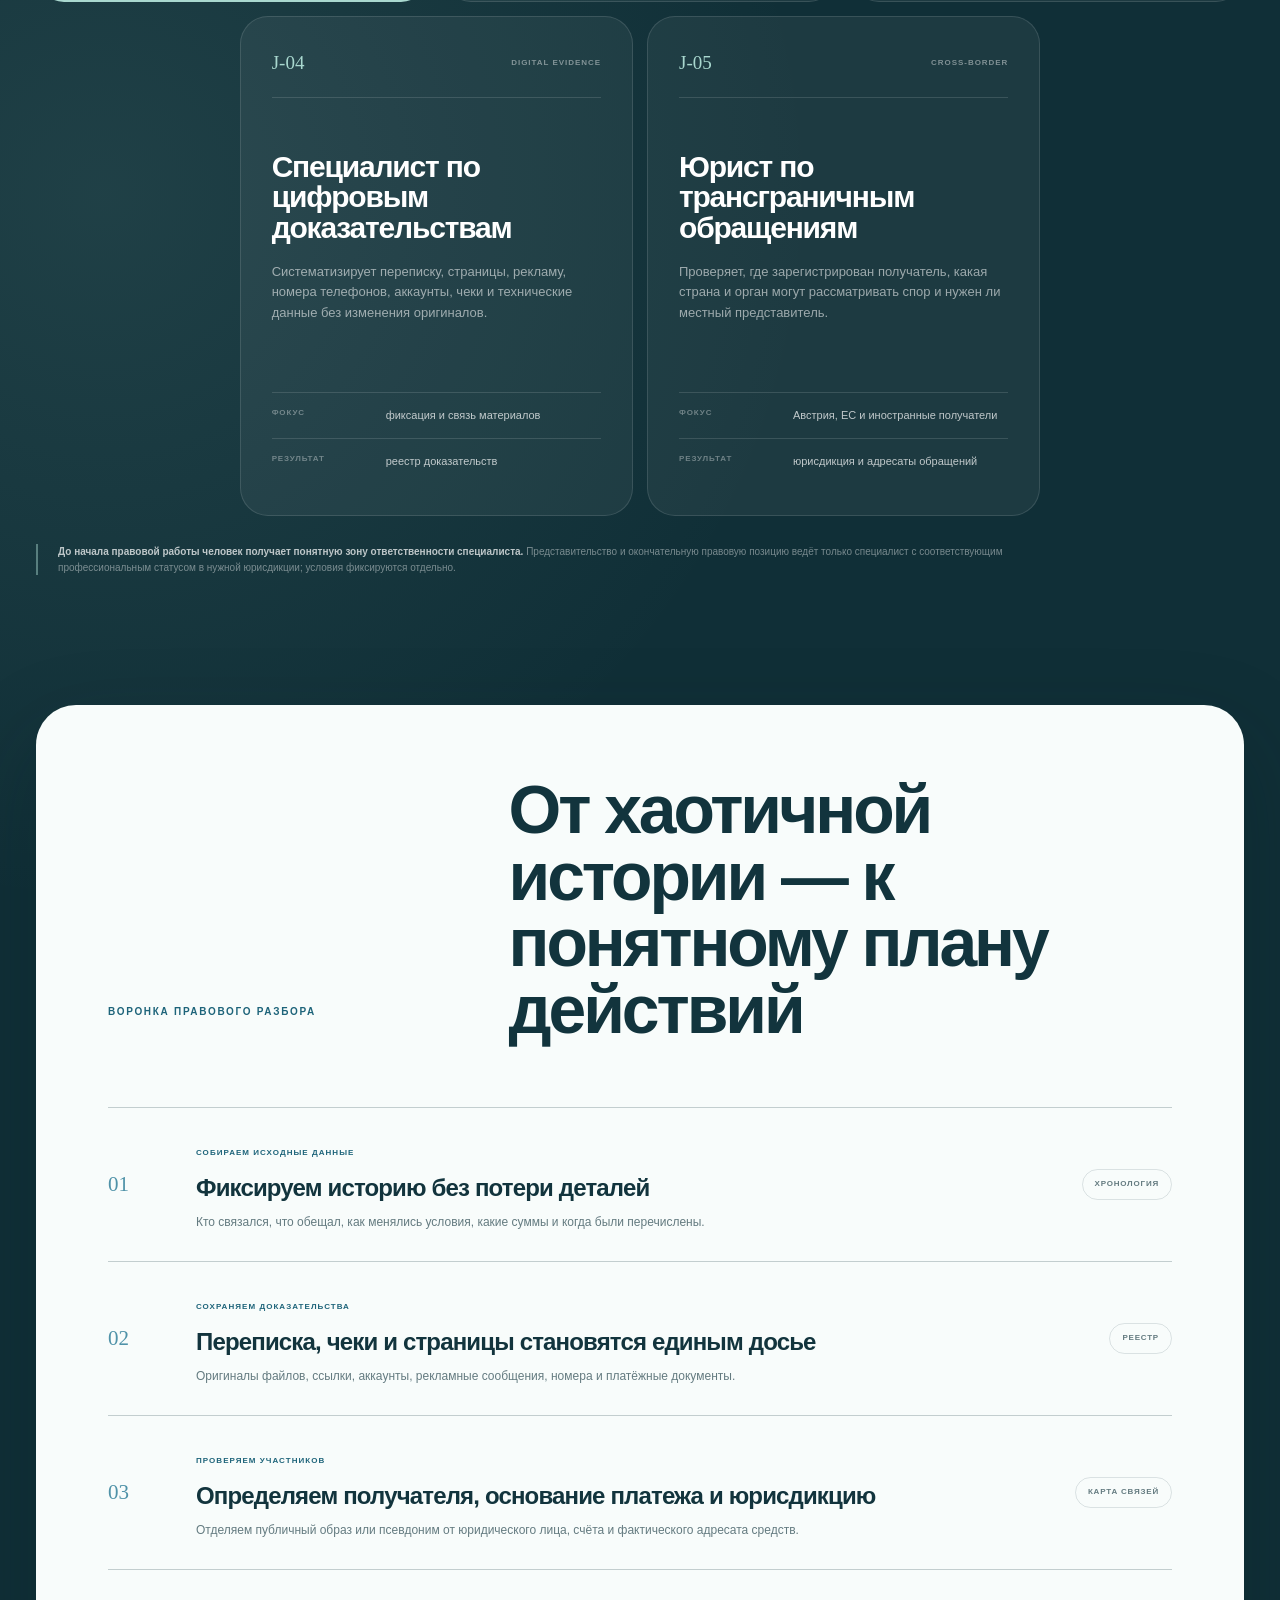
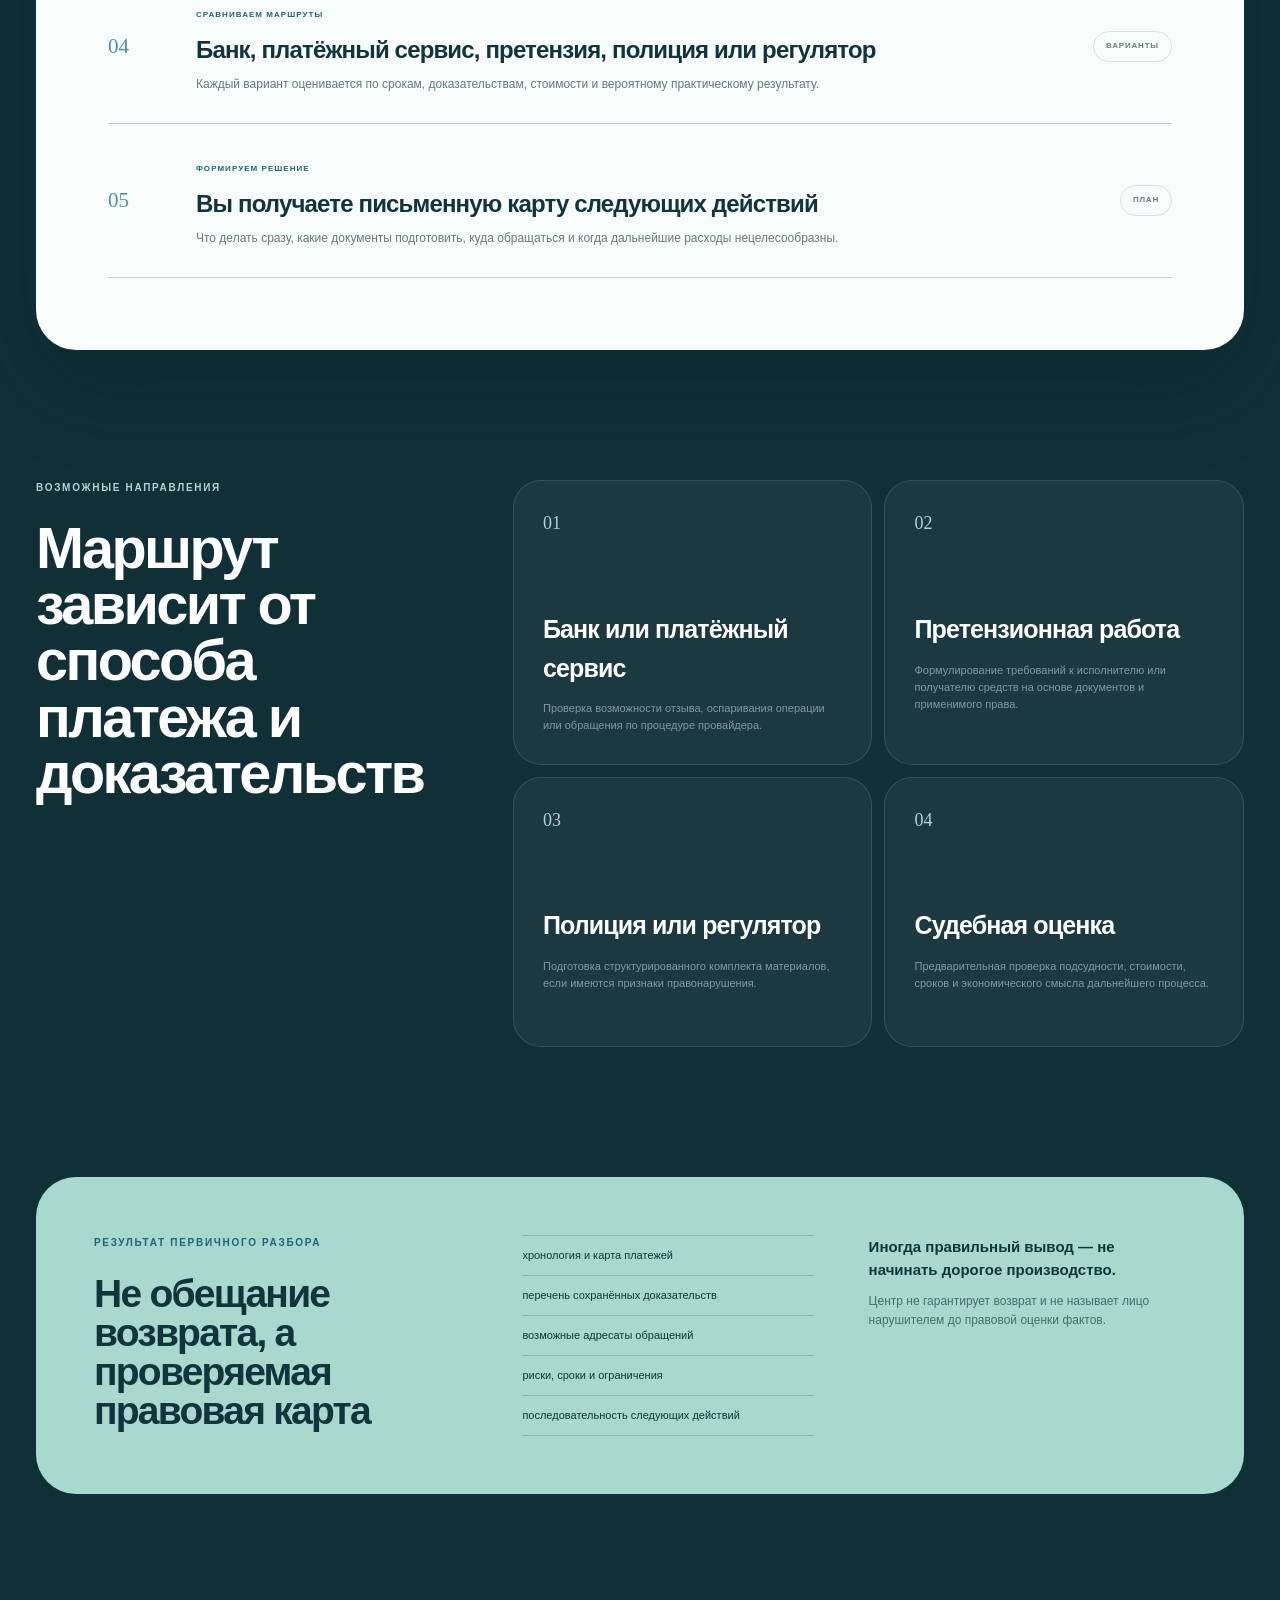
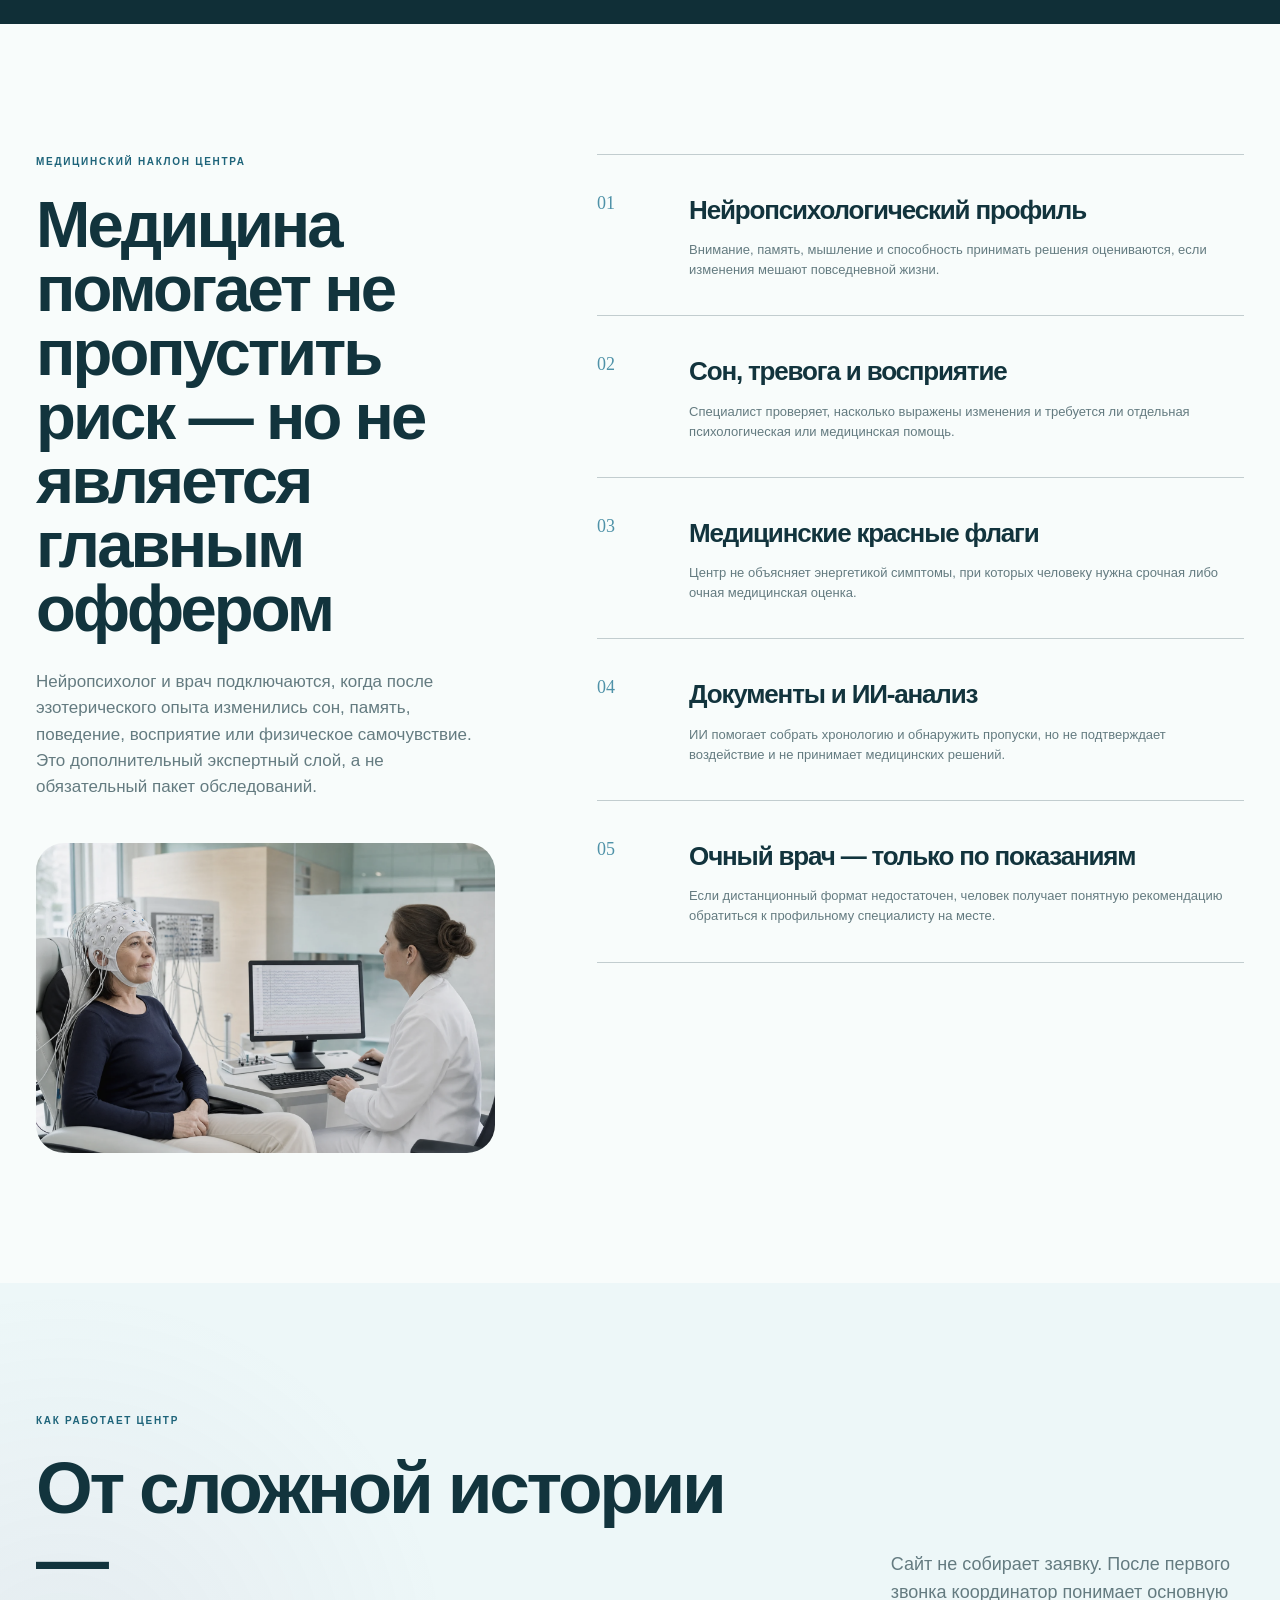
==== commit 402c2b92: "Fix map styles and update bioenergy profile" ====
--- a/index.html
+++ b/index.html
@@ -12,7 +12,7 @@
   <meta property="og:locale" content="ru_RU">
   <title>NEURODIAGNOSTIK — восстановление после эзотерического воздействия и юридическая защита</title>
   <link rel="icon" href="favicon.svg" type="image/svg+xml">
-  <link rel="stylesheet" href="medical.css">
+  <link rel="stylesheet" href="medical.css?v=20260718-4">
   <script src="medical.js" defer></script>
 </head>
 <body class="preview-mode">
@@ -187,10 +187,10 @@
         <div class="specialist-grid reveal-group">
           <article class="specialist-card specialist-card--lead specialist-card--energy-lead specialist-card--portrait" id="energy-specialist">
             <div class="specialist-card-top"><span>BIO</span><small>Основное направление центра</small></div>
-            <figure class="specialist-photo"><img src="assets/specialist-elena-weiss-v2.webp" alt="Elena Weiss, биоэнергетик и специалист по восстановлению состояния" width="768" height="662" loading="lazy" decoding="async"></figure>
-            <p class="specialist-person">Elena Weiss</p>
-            <h3>Биоэнергетик и специалист по восстановлению состояния</h3>
-            <p>Работает с ощущением чужого влияния, потерей внутреннего ресурса и изменениями после ритуалов, прогнозов или общения с другим эзотериком.</p>
+            <figure class="specialist-photo"><img src="assets/specialist-elena-weiss-v2.webp" alt="Вейс Римма, биоэнергетик и соучредитель школы Высшее мастерство энергии" width="768" height="662" loading="lazy" decoding="async"></figure>
+            <p class="specialist-person">Вейс Римма</p>
+            <h3>Биоэнергетик, соучредитель школы «Высшее мастерство энергии»</h3>
+            <p>Кандидат биологических наук, автор методики «Управление телом и разумом».</p>
             <dl><div><dt>Фокус</dt><dd>ощущение чужого влияния, истощение, страх, внутреннее напряжение</dd></div><div><dt>Результат</dt><dd>безопасный план восстановления без запугивания и зависимости от сеансов</dd></div></dl>
             <b>Не ставит медицинских диагнозов, не обещает мгновенной «очистки» и заранее ограничивает объём работы</b>
           </article>
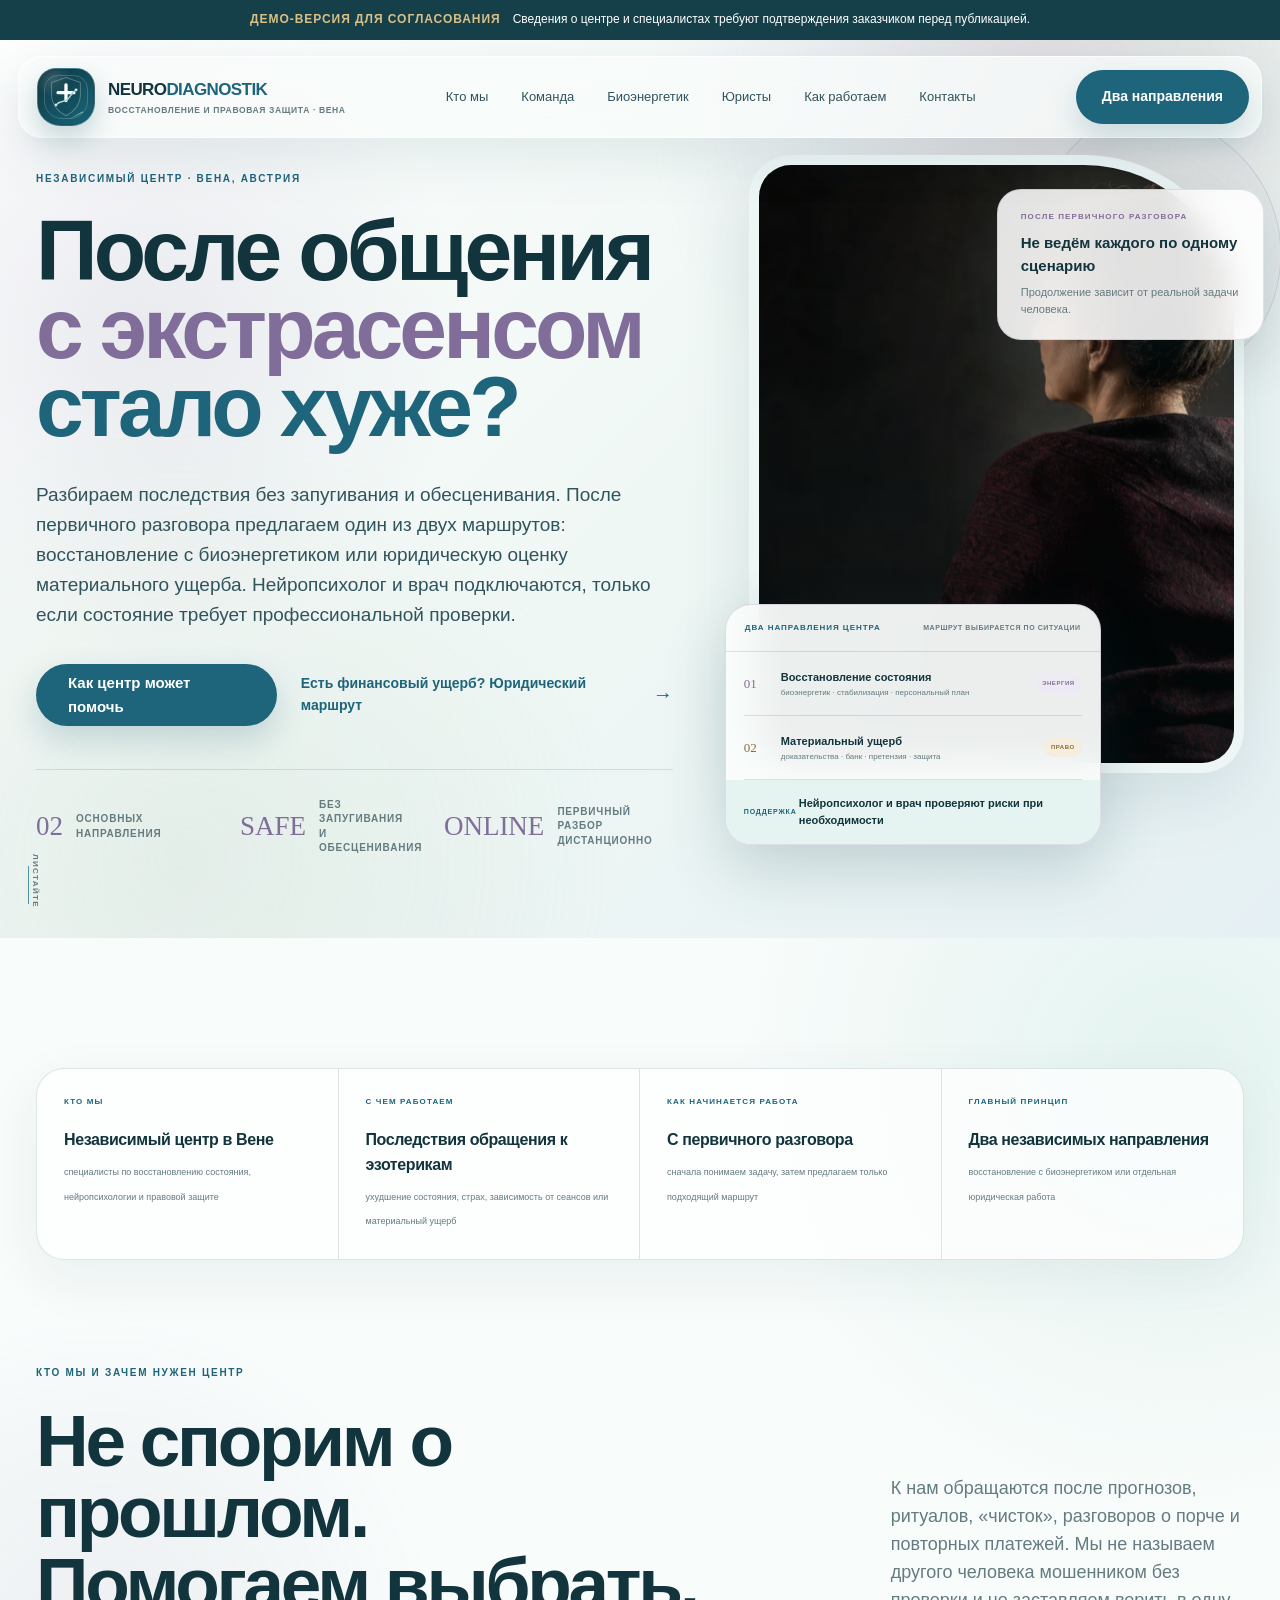
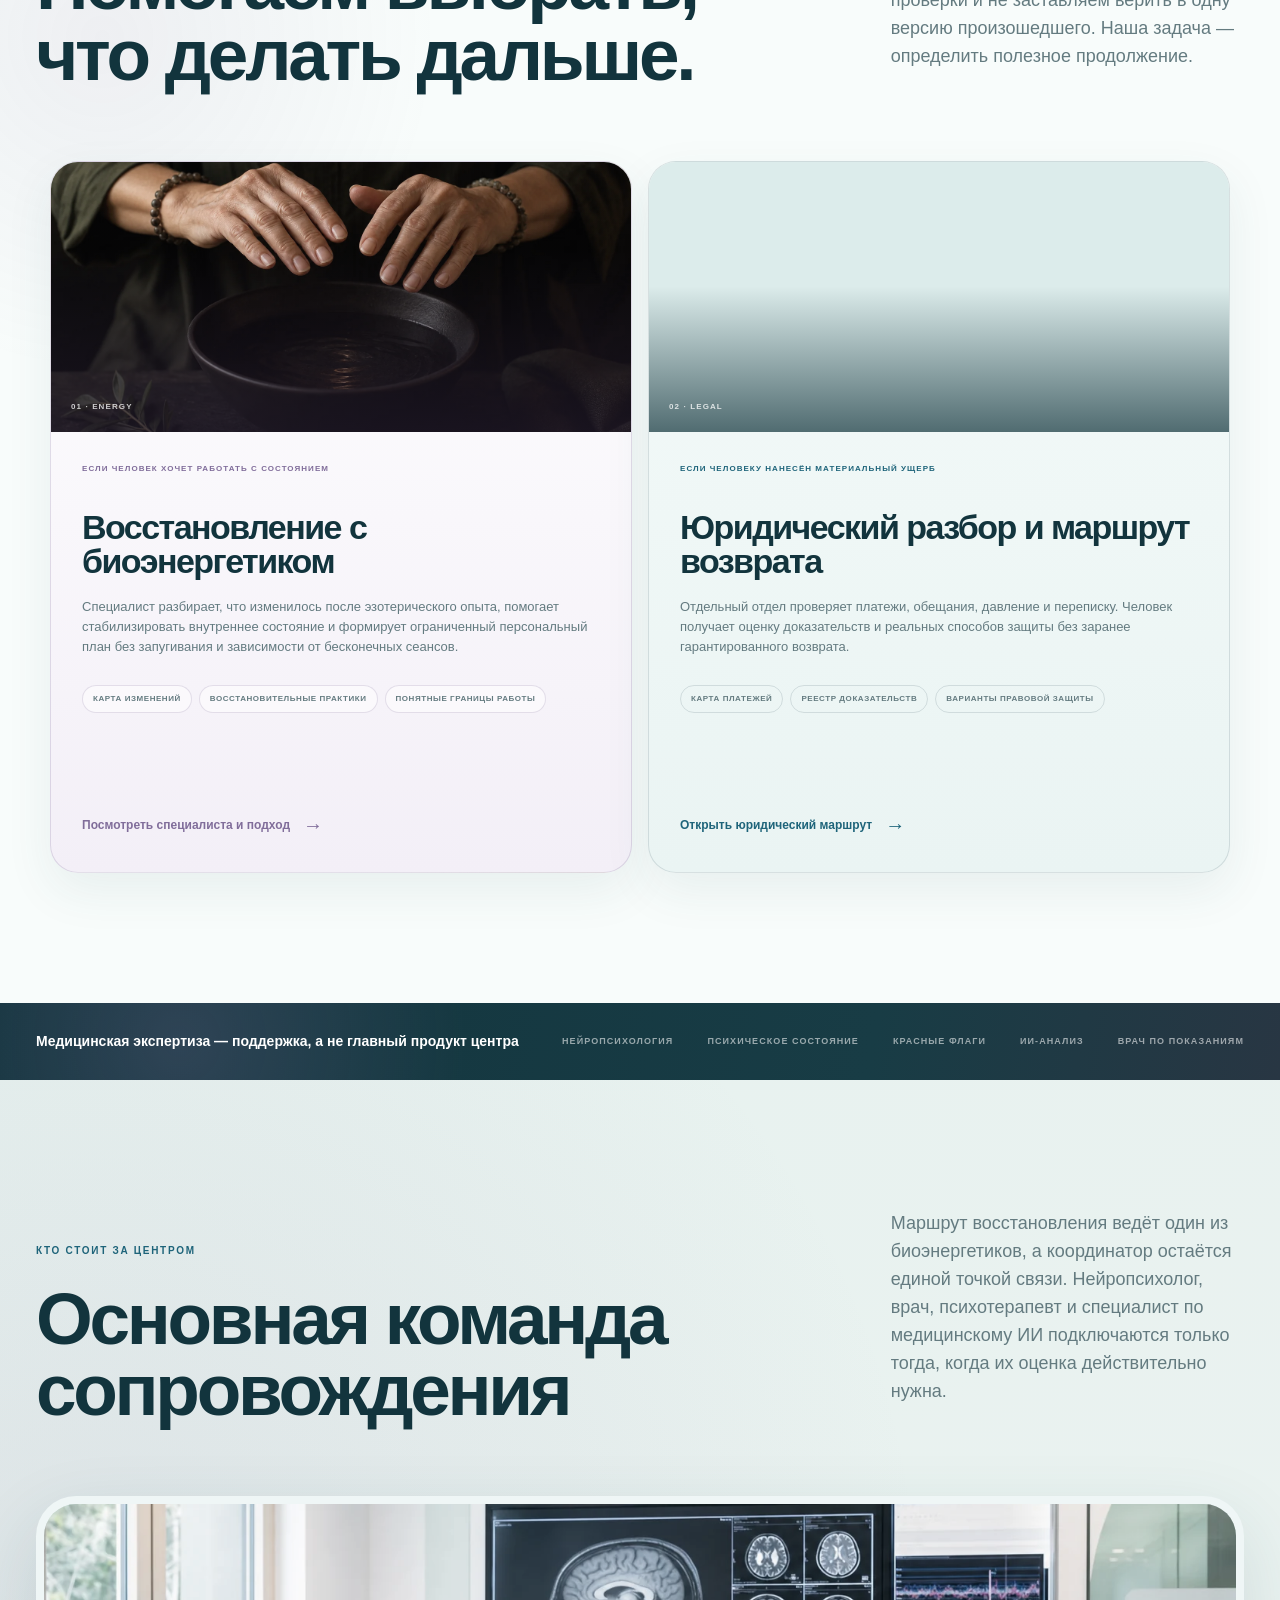
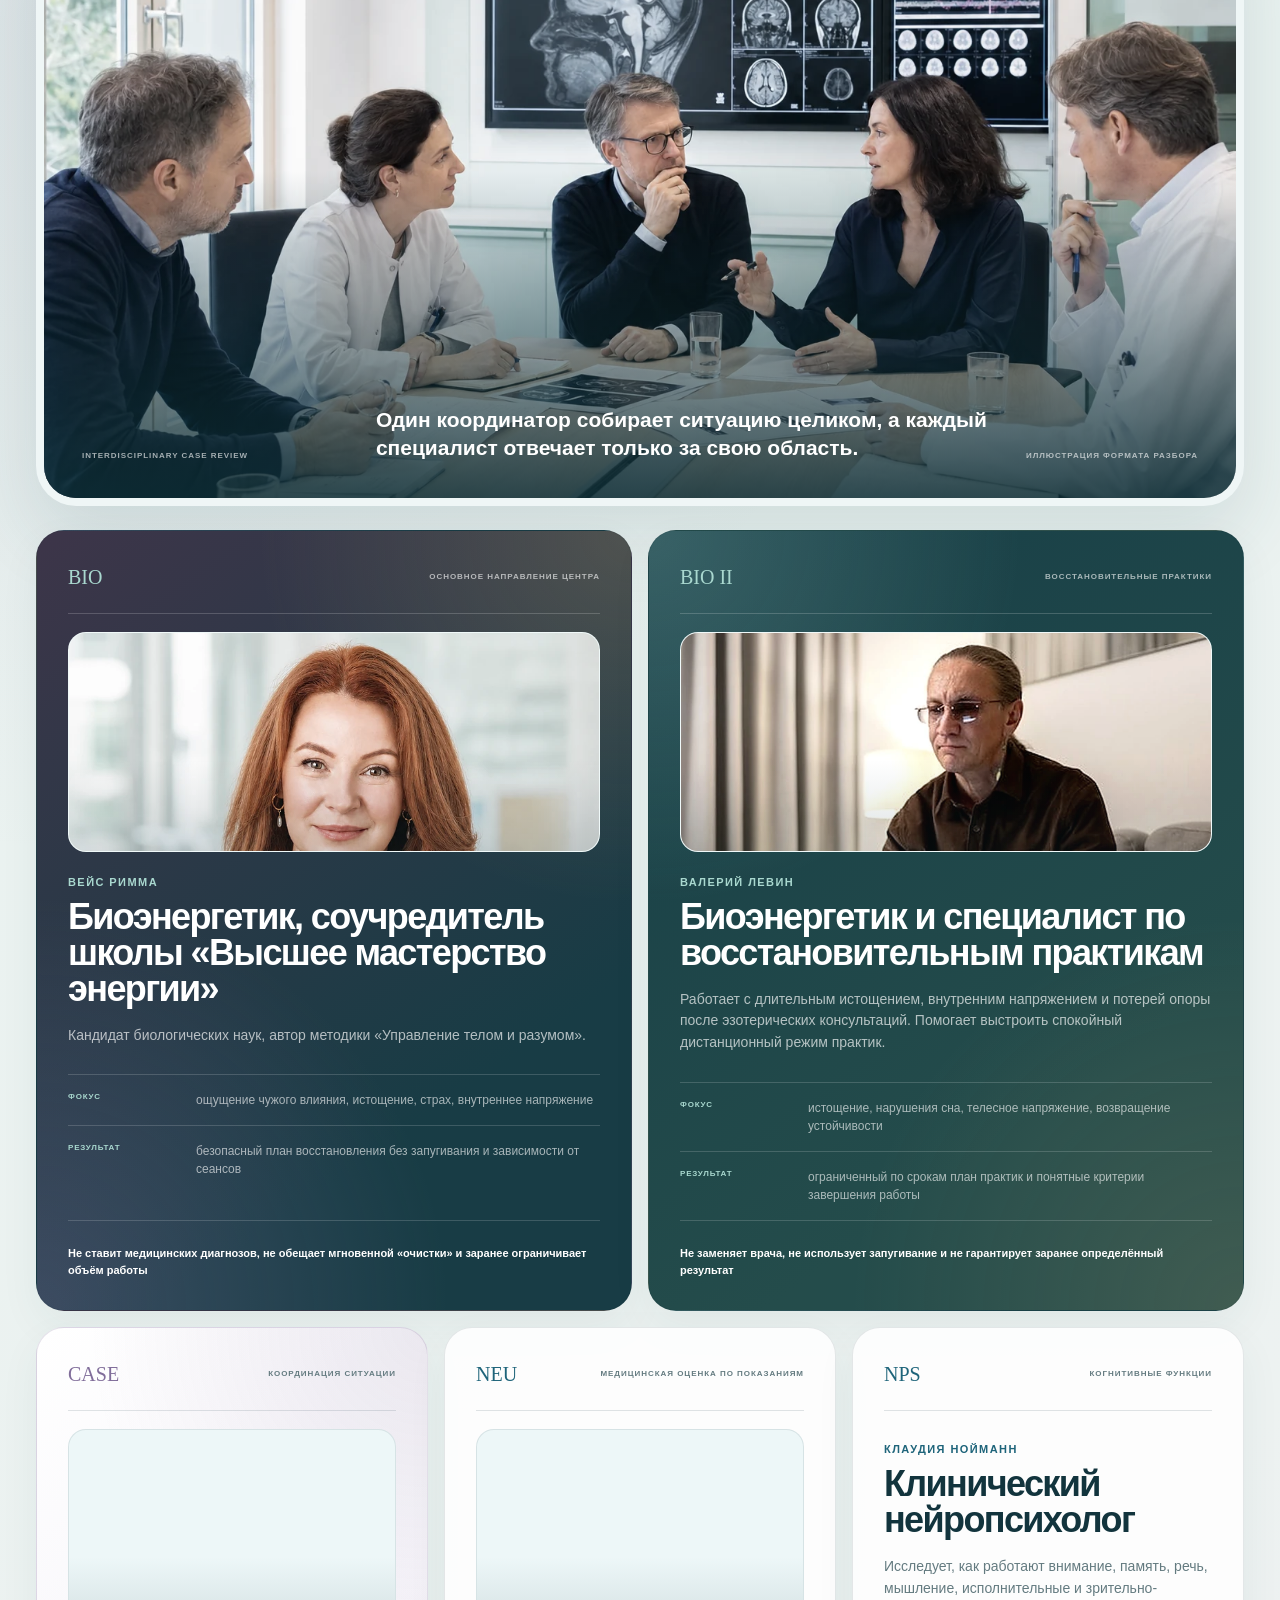
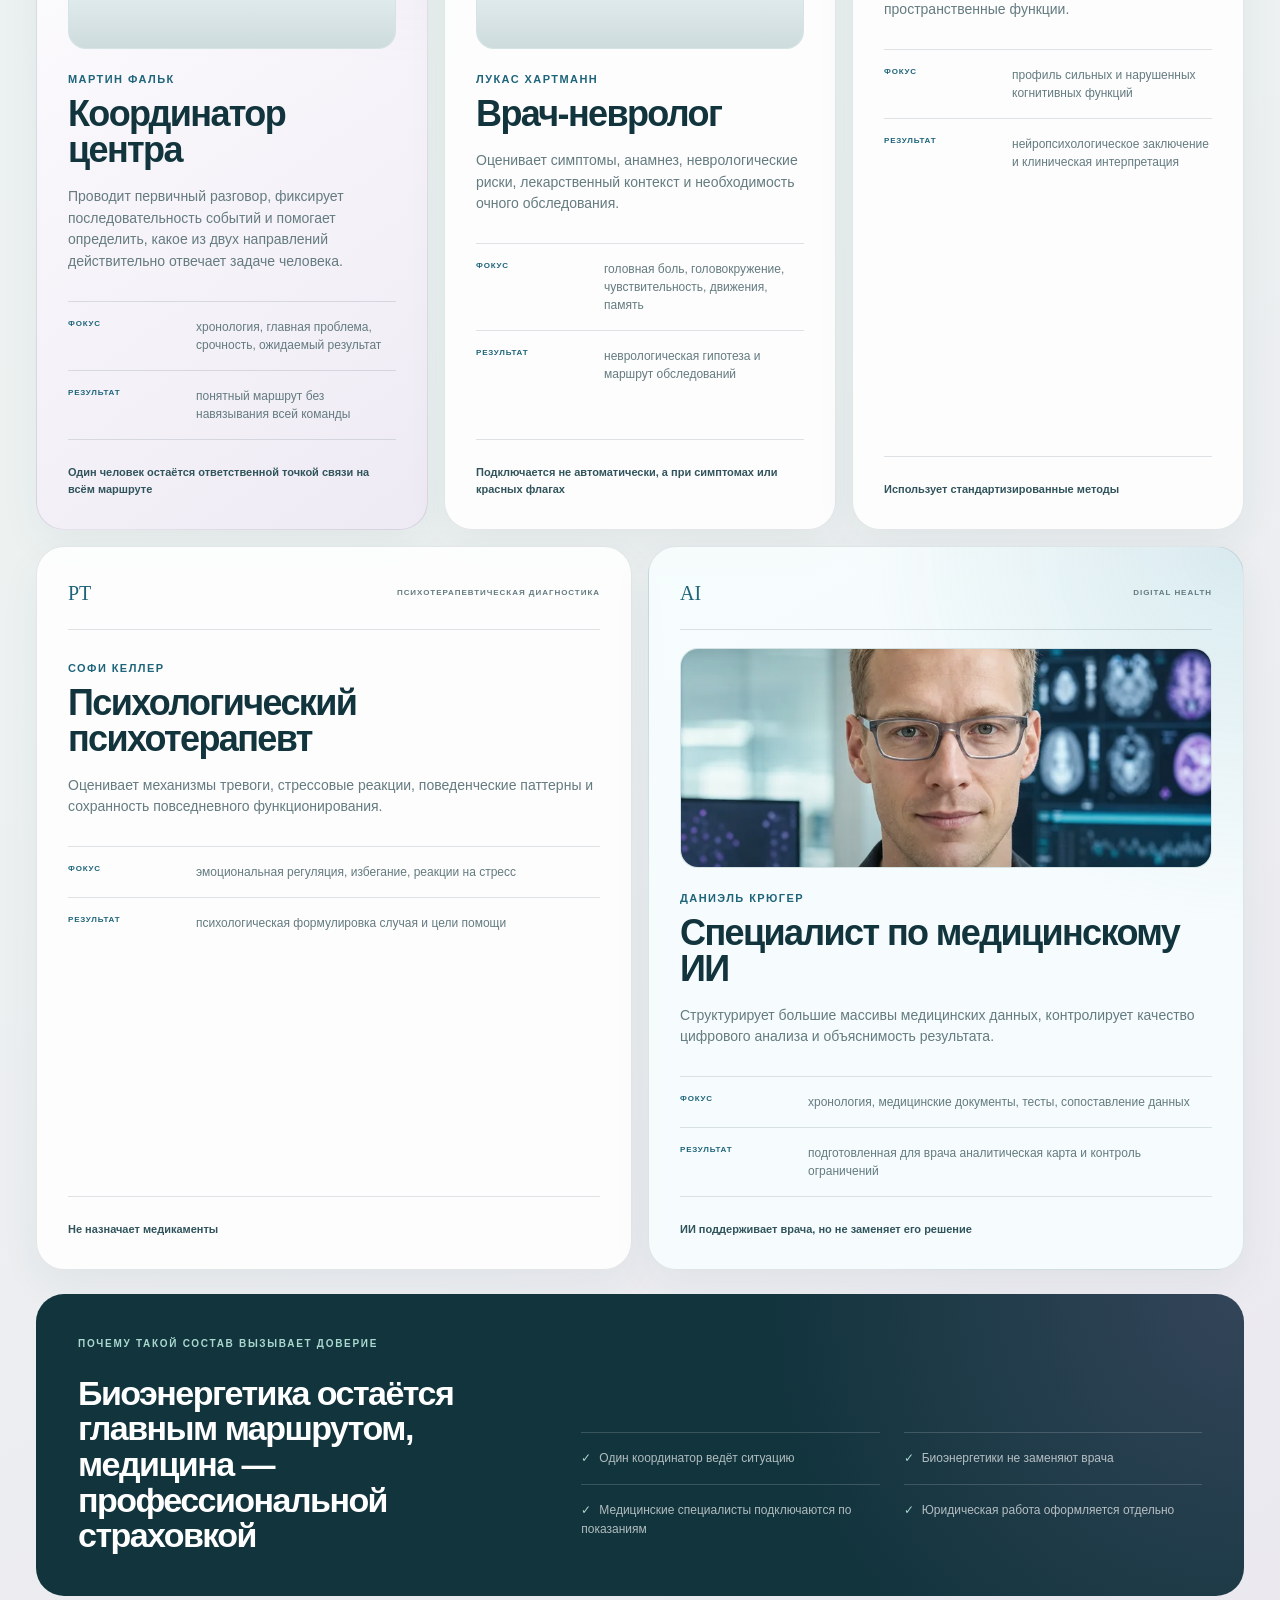
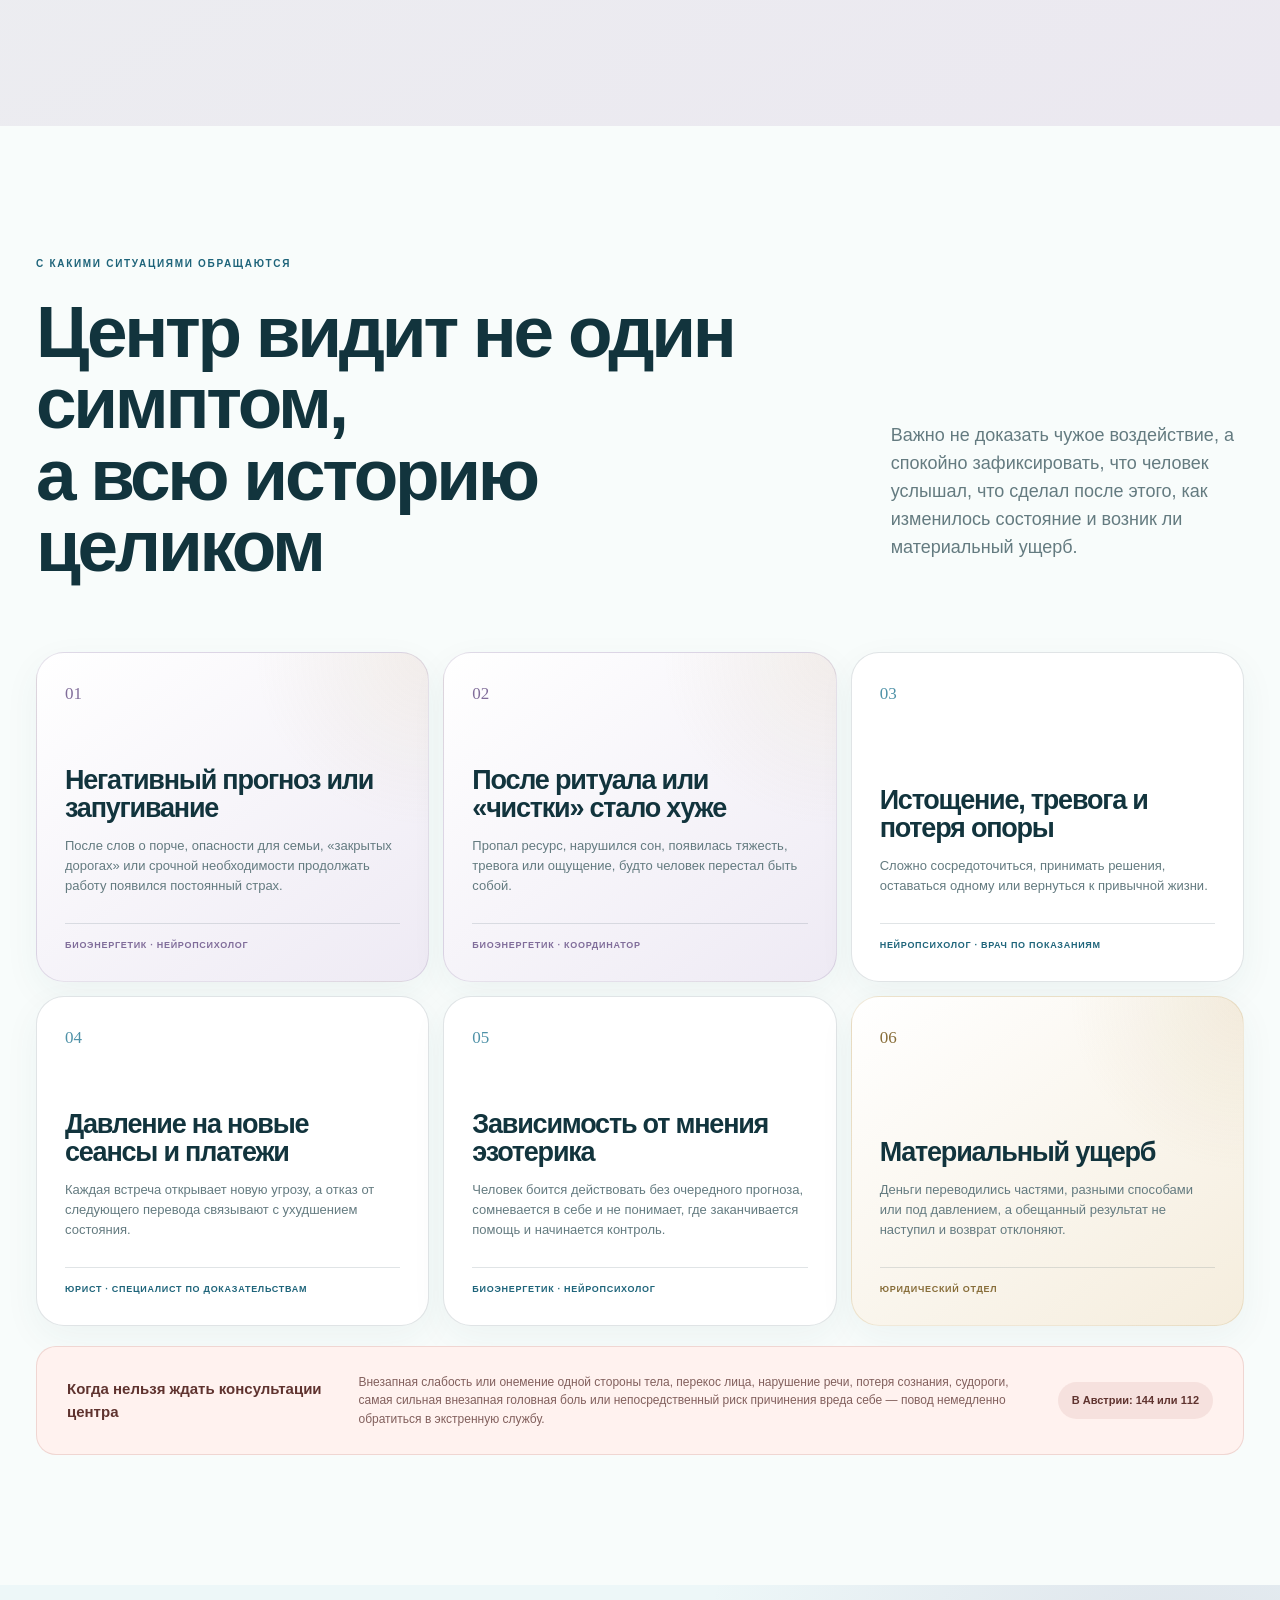
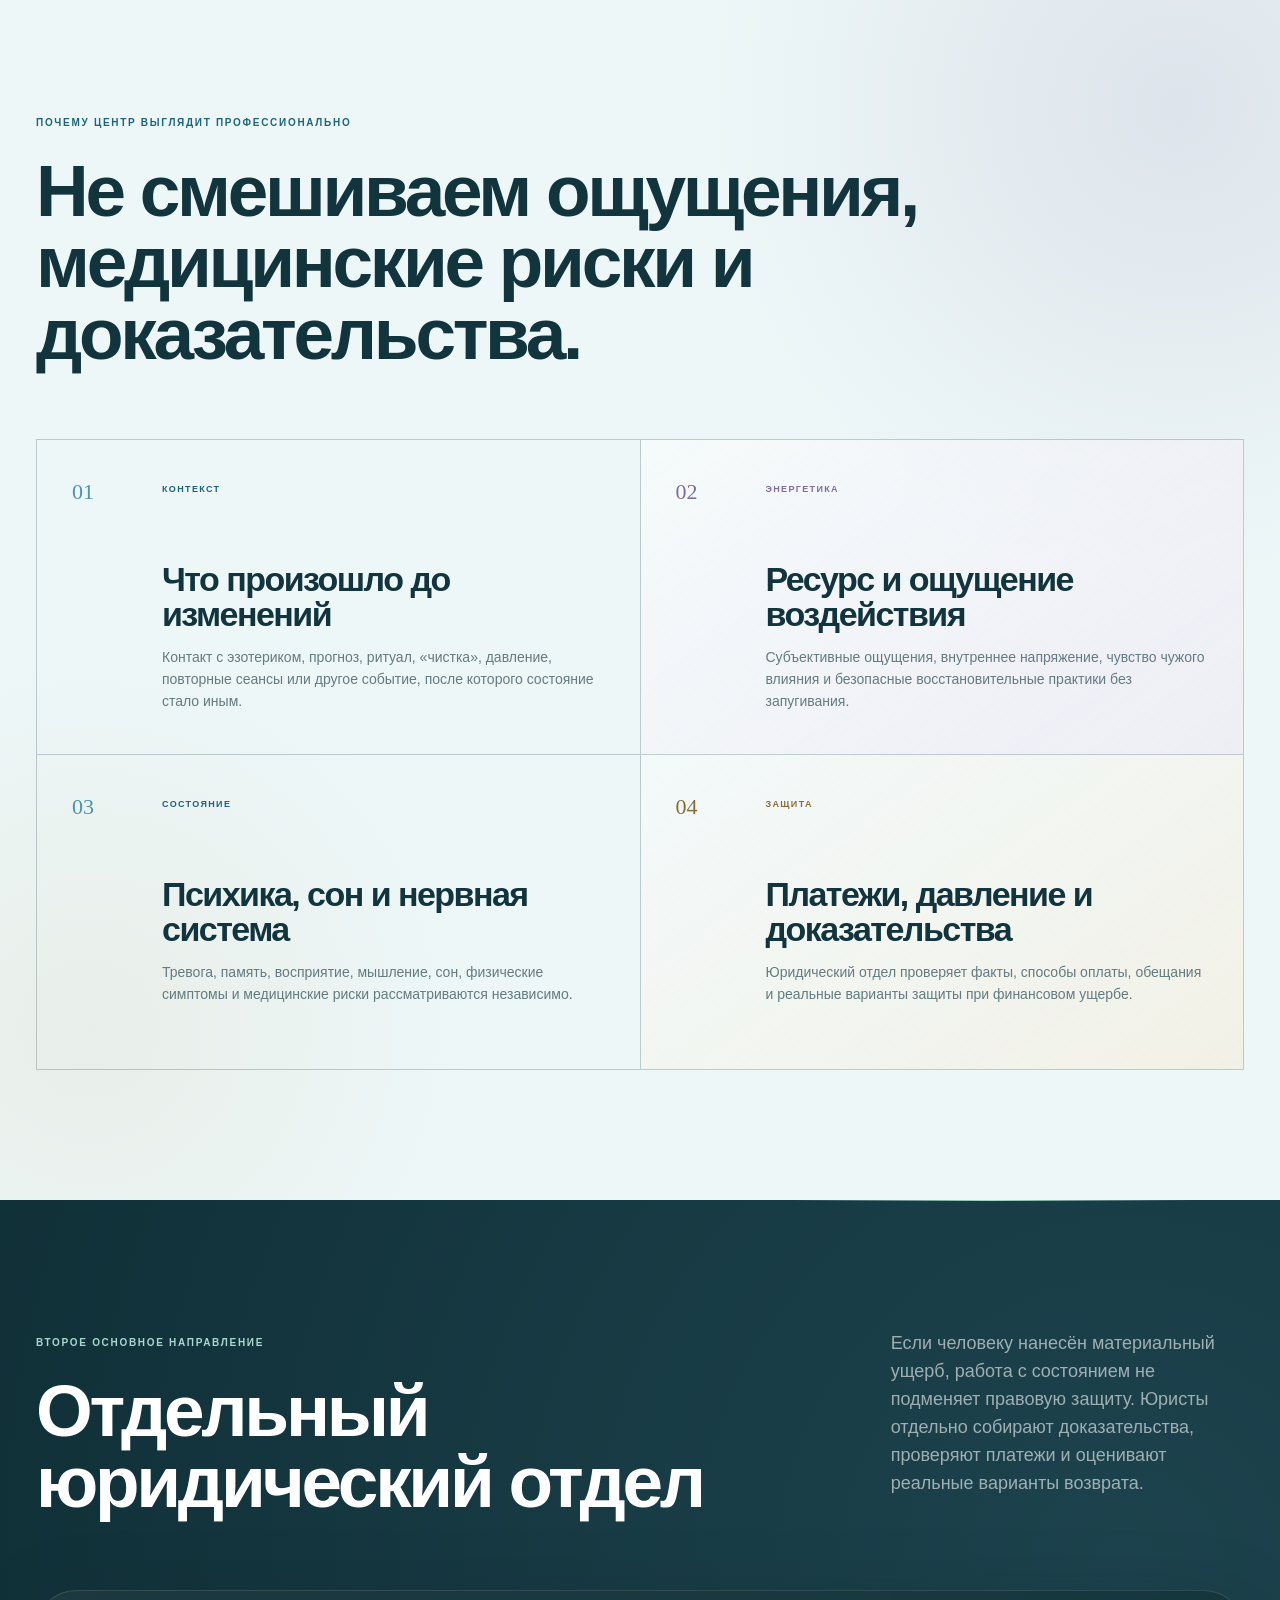
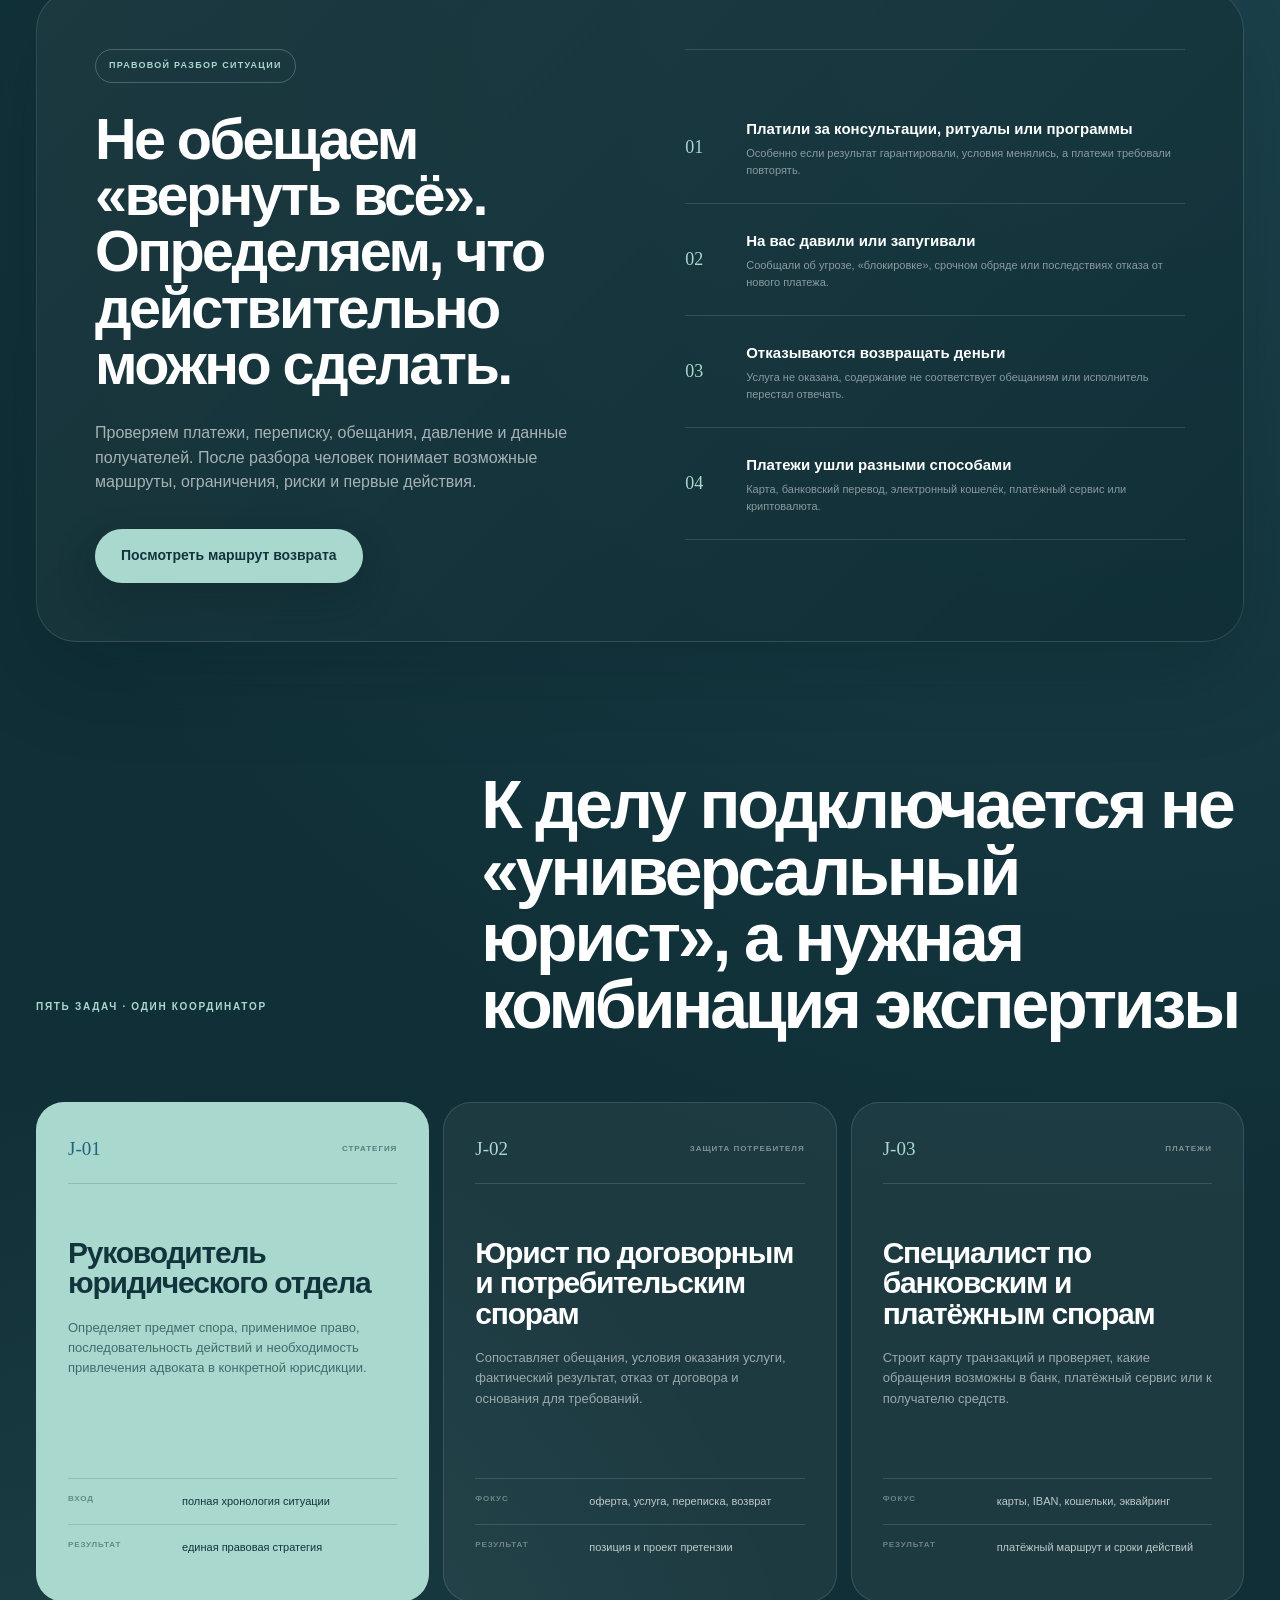
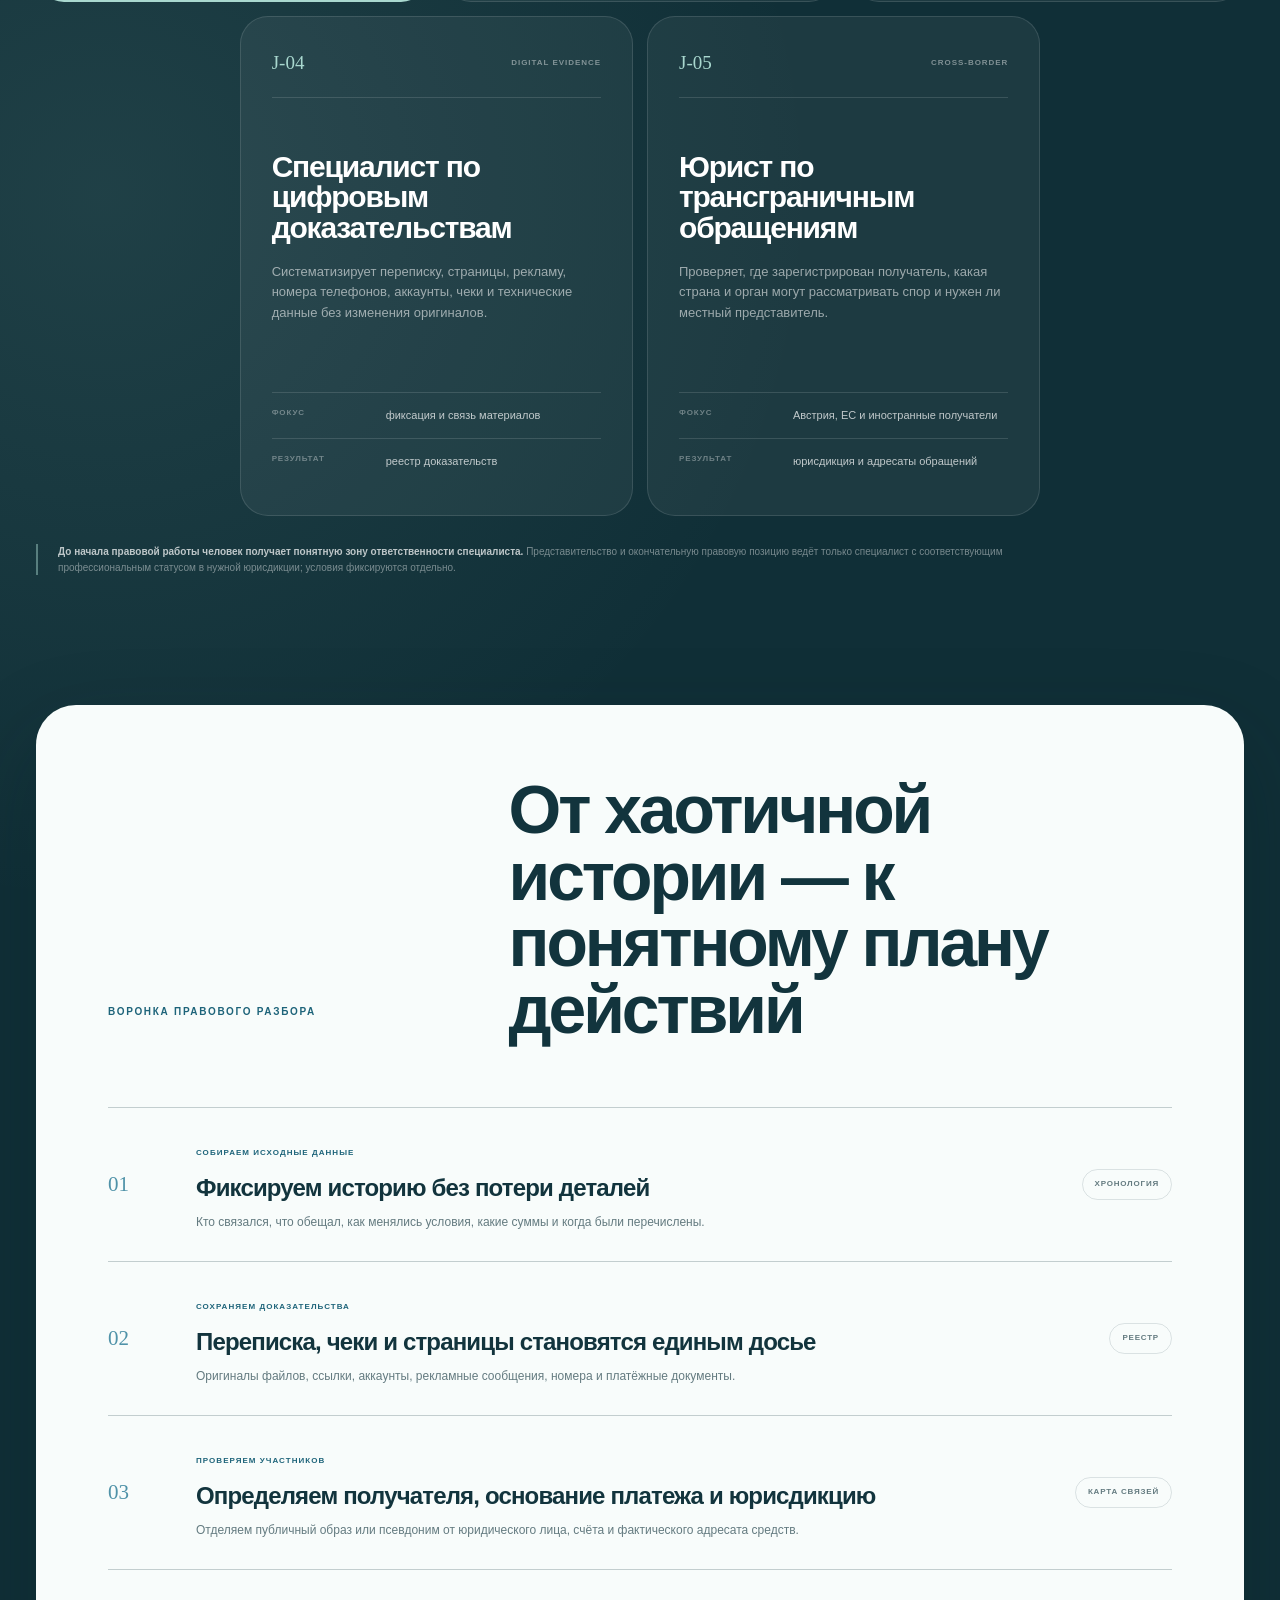
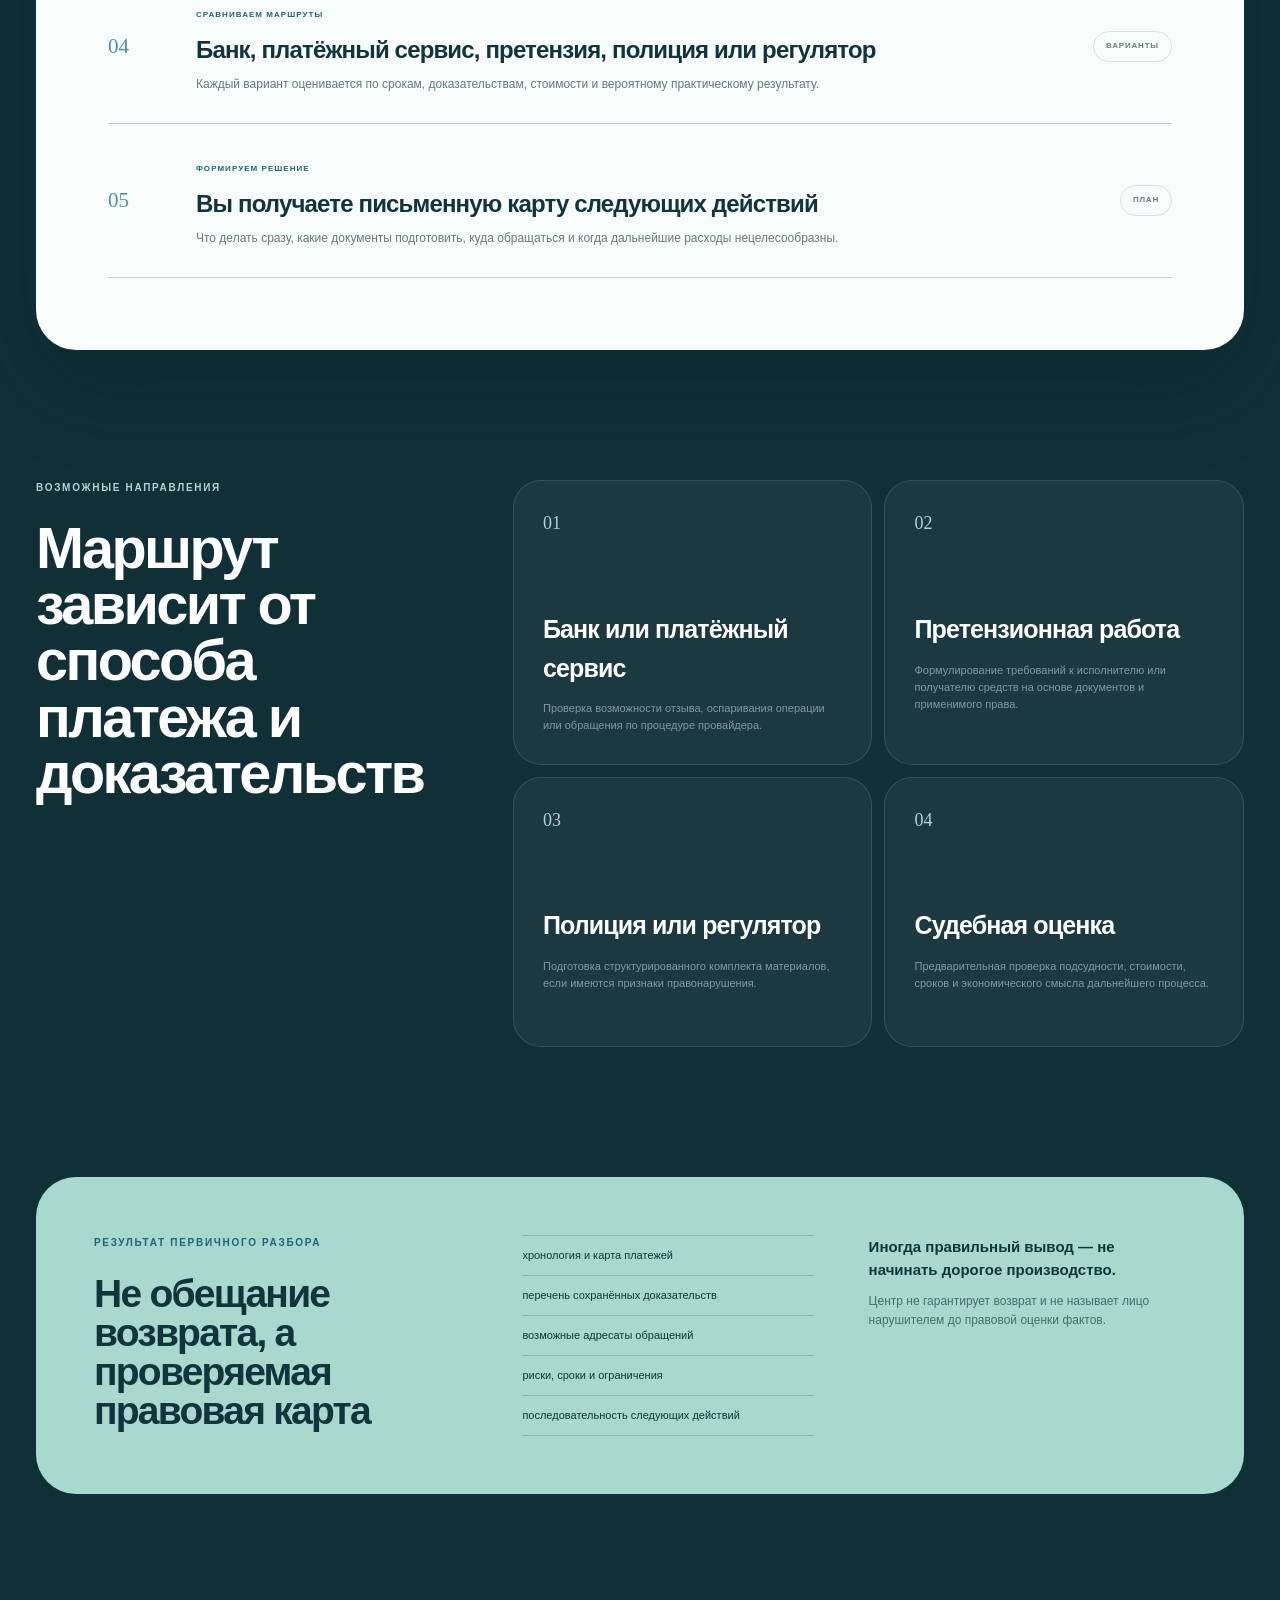
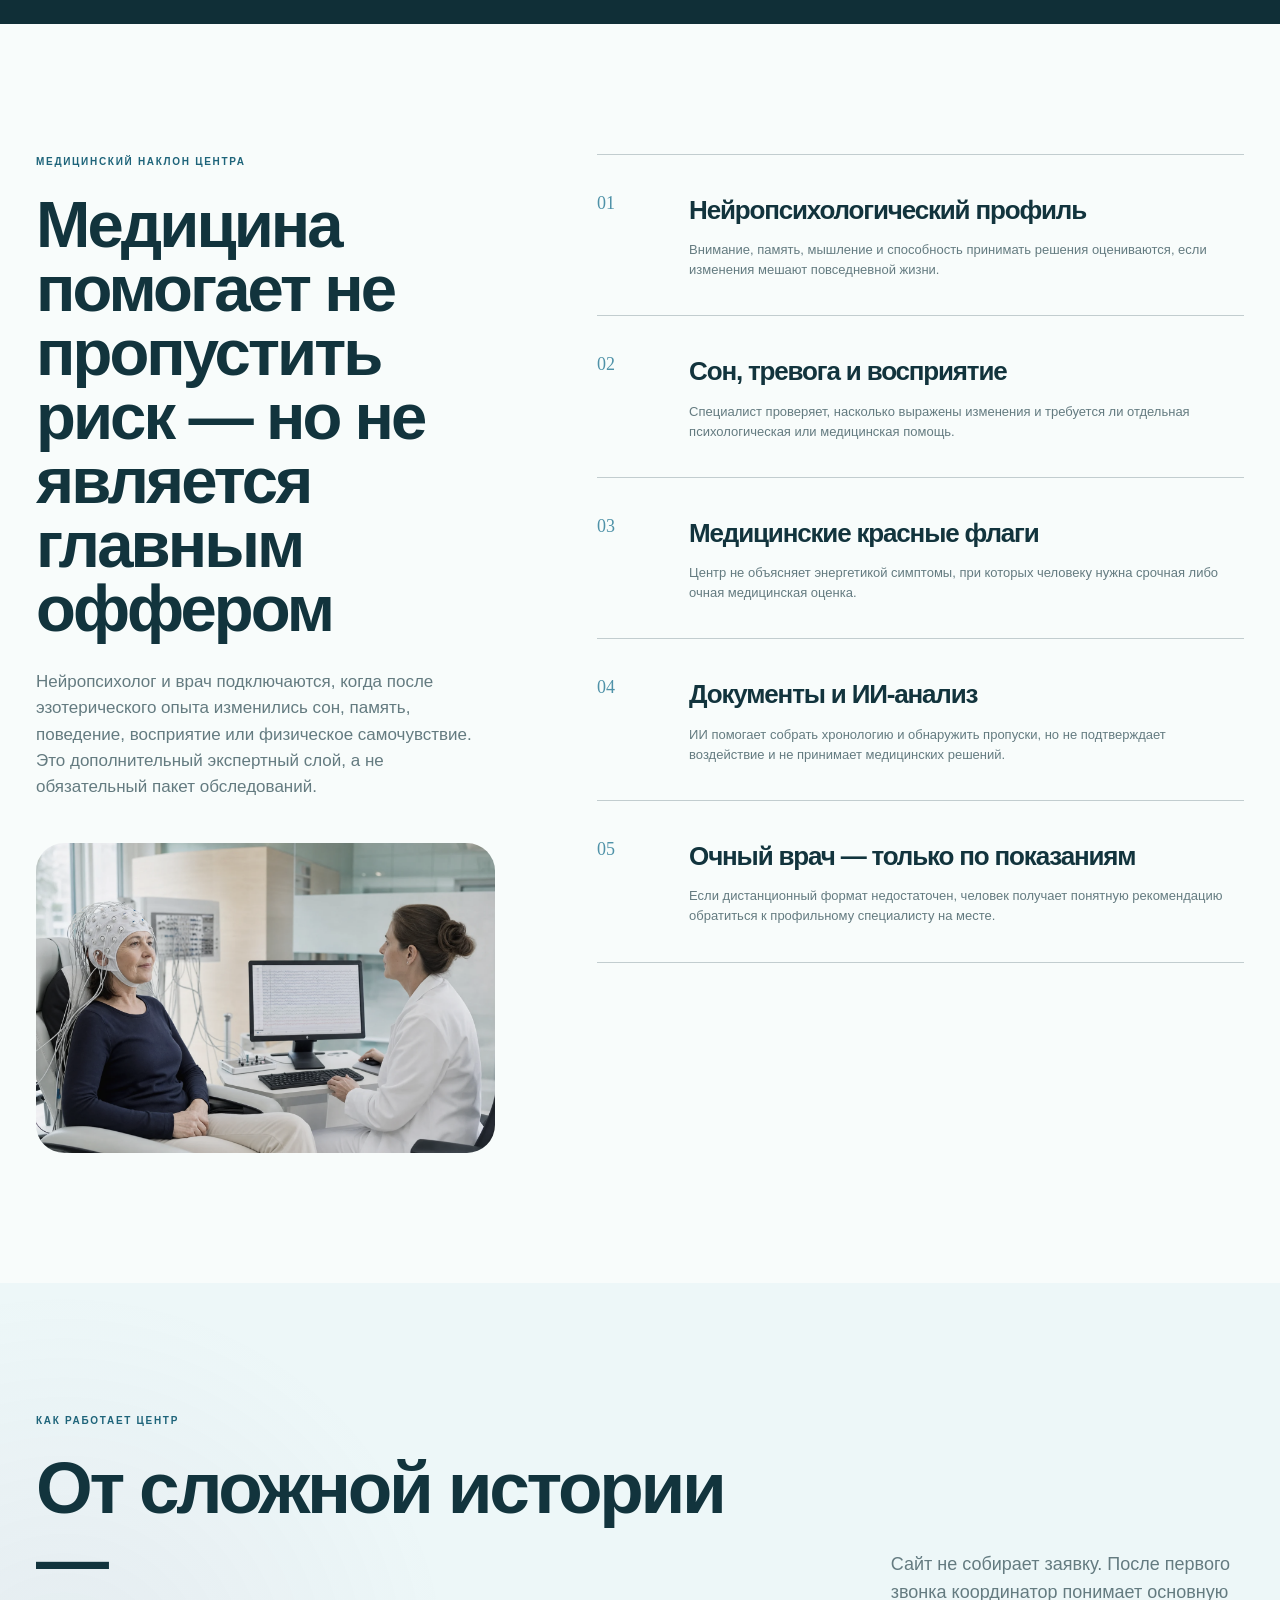
==== commit 509f6564: "Harmonize specialist names and portraits" ====
--- a/index.html
+++ b/index.html
@@ -12,7 +12,7 @@
   <meta property="og:locale" content="ru_RU">
   <title>NEURODIAGNOSTIK — восстановление после эзотерического воздействия и юридическая защита</title>
   <link rel="icon" href="favicon.svg" type="image/svg+xml">
-  <link rel="stylesheet" href="medical.css?v=20260718-4">
+  <link rel="stylesheet" href="medical.css?v=20260718-5">
   <script src="medical.js" defer></script>
 </head>
 <body class="preview-mode">
@@ -187,7 +187,7 @@
         <div class="specialist-grid reveal-group">
           <article class="specialist-card specialist-card--lead specialist-card--energy-lead specialist-card--portrait" id="energy-specialist">
             <div class="specialist-card-top"><span>BIO</span><small>Основное направление центра</small></div>
-            <figure class="specialist-photo"><img src="assets/specialist-elena-weiss-v2.webp" alt="Вейс Римма, биоэнергетик и соучредитель школы Высшее мастерство энергии" width="768" height="662" loading="lazy" decoding="async"></figure>
+            <figure class="specialist-photo"><img src="assets/specialist-rimma-weiss-v3.webp" alt="Вейс Римма, биоэнергетик и соучредитель школы Высшее мастерство энергии" width="768" height="1152" loading="lazy" decoding="async"></figure>
             <p class="specialist-person">Вейс Римма</p>
             <h3>Биоэнергетик, соучредитель школы «Высшее мастерство энергии»</h3>
             <p>Кандидат биологических наук, автор методики «Управление телом и разумом».</p>
@@ -205,8 +205,8 @@
           </article>
           <article class="specialist-card specialist-card--coordinator specialist-card--portrait">
             <div class="specialist-card-top"><span>CASE</span><small>Координация ситуации</small></div>
-            <figure class="specialist-photo"><img src="assets/specialist-martin-falk.webp" alt="Martin Falk, координатор центра" width="768" height="1152" loading="lazy" decoding="async"></figure>
-            <p class="specialist-person">Martin Falk</p>
+            <figure class="specialist-photo"><img src="assets/specialist-martin-falk.webp" alt="Мартин Фальк, координатор центра" width="768" height="1152" loading="lazy" decoding="async"></figure>
+            <p class="specialist-person">Мартин Фальк</p>
             <h3>Координатор центра</h3>
             <p>Проводит первичный разговор, фиксирует последовательность событий и помогает определить, какое из двух направлений действительно отвечает задаче человека.</p>
             <dl><div><dt>Фокус</dt><dd>хронология, главная проблема, срочность, ожидаемый результат</dd></div><div><dt>Результат</dt><dd>понятный маршрут без навязывания всей команды</dd></div></dl>
@@ -214,8 +214,8 @@
           </article>
           <article class="specialist-card specialist-card--medical specialist-card--portrait">
             <div class="specialist-card-top"><span>NEU</span><small>Медицинская оценка по показаниям</small></div>
-            <figure class="specialist-photo"><img src="assets/specialist-lukas-hartmann.webp" alt="Lukas Hartmann, врач-невролог" width="768" height="1152" loading="lazy" decoding="async"></figure>
-            <p class="specialist-person">Lukas Hartmann</p>
+            <figure class="specialist-photo"><img src="assets/specialist-lukas-hartmann.webp" alt="Лукас Хартманн, врач-невролог" width="768" height="1152" loading="lazy" decoding="async"></figure>
+            <p class="specialist-person">Лукас Хартманн</p>
             <h3>Врач-невролог</h3>
             <p>Оценивает симптомы, анамнез, неврологические риски, лекарственный контекст и необходимость очного обследования.</p>
             <dl><div><dt>Фокус</dt><dd>головная боль, головокружение, чувствительность, движения, память</dd></div><div><dt>Результат</dt><dd>неврологическая гипотеза и маршрут обследований</dd></div></dl>
@@ -223,7 +223,7 @@
           </article>
           <article class="specialist-card">
             <div class="specialist-card-top"><span>NPS</span><small>Когнитивные функции</small></div>
-            <p class="specialist-person">Claudia Neumann</p>
+            <p class="specialist-person">Клаудия Нойманн</p>
             <h3>Клинический нейропсихолог</h3>
             <p>Исследует, как работают внимание, память, речь, мышление, исполнительные и зрительно-пространственные функции.</p>
             <dl><div><dt>Фокус</dt><dd>профиль сильных и нарушенных когнитивных функций</dd></div><div><dt>Результат</dt><dd>нейропсихологическое заключение и клиническая интерпретация</dd></div></dl>
@@ -231,7 +231,7 @@
           </article>
           <article class="specialist-card specialist-card--wide">
             <div class="specialist-card-top"><span>PT</span><small>Психотерапевтическая диагностика</small></div>
-            <p class="specialist-person">Sophie Keller</p>
+            <p class="specialist-person">Софи Келлер</p>
             <h3>Психологический психотерапевт</h3>
             <p>Оценивает механизмы тревоги, стрессовые реакции, поведенческие паттерны и сохранность повседневного функционирования.</p>
             <dl><div><dt>Фокус</dt><dd>эмоциональная регуляция, избегание, реакции на стресс</dd></div><div><dt>Результат</dt><dd>психологическая формулировка случая и цели помощи</dd></div></dl>
@@ -239,8 +239,8 @@
           </article>
           <article class="specialist-card specialist-card--ai specialist-card--portrait specialist-card--wide">
             <div class="specialist-card-top"><span>AI</span><small>Digital health</small></div>
-            <figure class="specialist-photo"><img src="assets/specialist-daniel-kruger.webp" alt="Daniel Krüger, специалист по медицинскому ИИ" width="768" height="1152" loading="lazy" decoding="async"></figure>
-            <p class="specialist-person">Daniel Krüger</p>
+            <figure class="specialist-photo"><img src="assets/specialist-daniel-kruger.webp" alt="Даниэль Крюгер, специалист по медицинскому ИИ" width="768" height="1152" loading="lazy" decoding="async"></figure>
+            <p class="specialist-person">Даниэль Крюгер</p>
             <h3>Специалист по медицинскому ИИ</h3>
             <p>Структурирует большие массивы медицинских данных, контролирует качество цифрового анализа и объяснимость результата.</p>
             <dl><div><dt>Фокус</dt><dd>хронология, медицинские документы, тесты, сопоставление данных</dd></div><div><dt>Результат</dt><dd>подготовленная для врача аналитическая карта и контроль ограничений</dd></div></dl>
--- a/medical.css
+++ b/medical.css
@@ -1179,7 +1179,12 @@
   height: 100%;
   object-fit: cover;
   object-position: center 28%;
+  filter: saturate(.9) contrast(.98) brightness(1.01);
   transition: transform .55s cubic-bezier(.2, .7, .2, 1);
+}
+
+.specialist-card--energy-lead .specialist-photo img {
+  object-position: center 36%;
 }
 
 .specialist-card:hover .specialist-photo img {
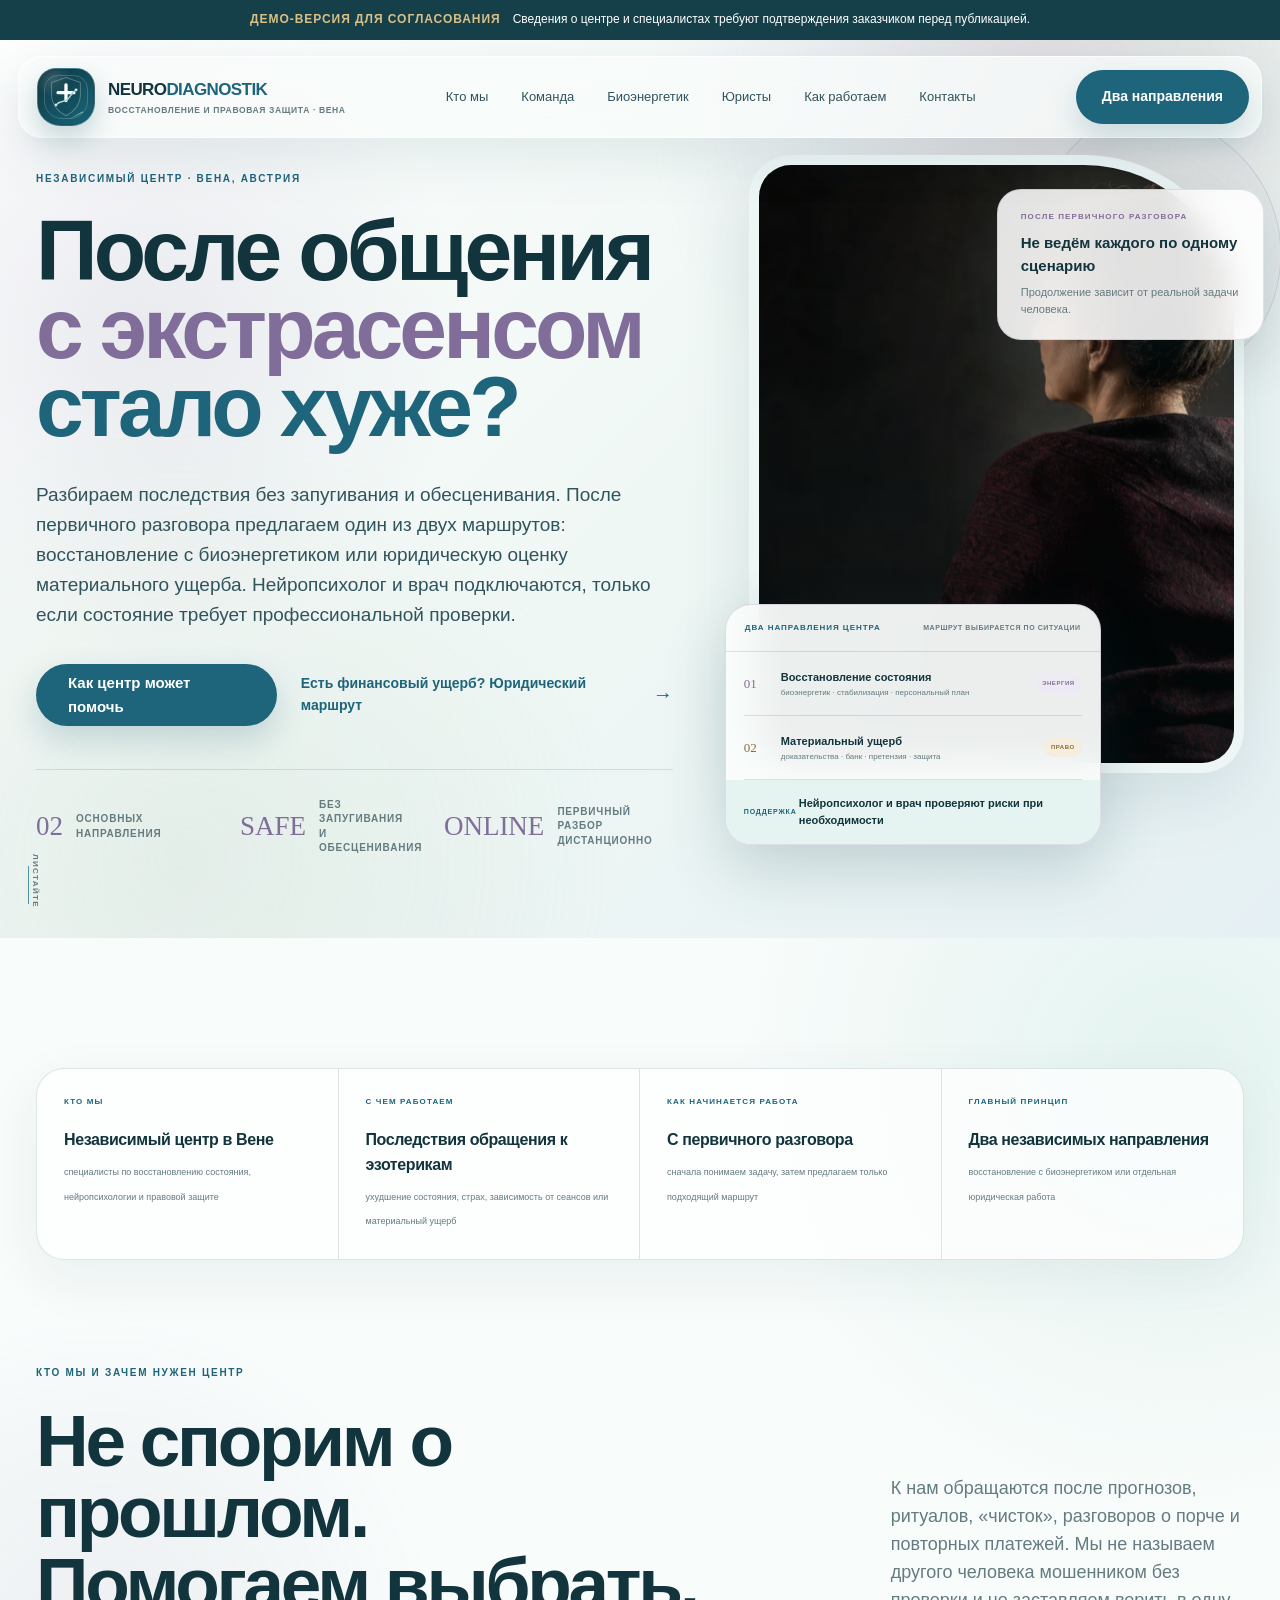
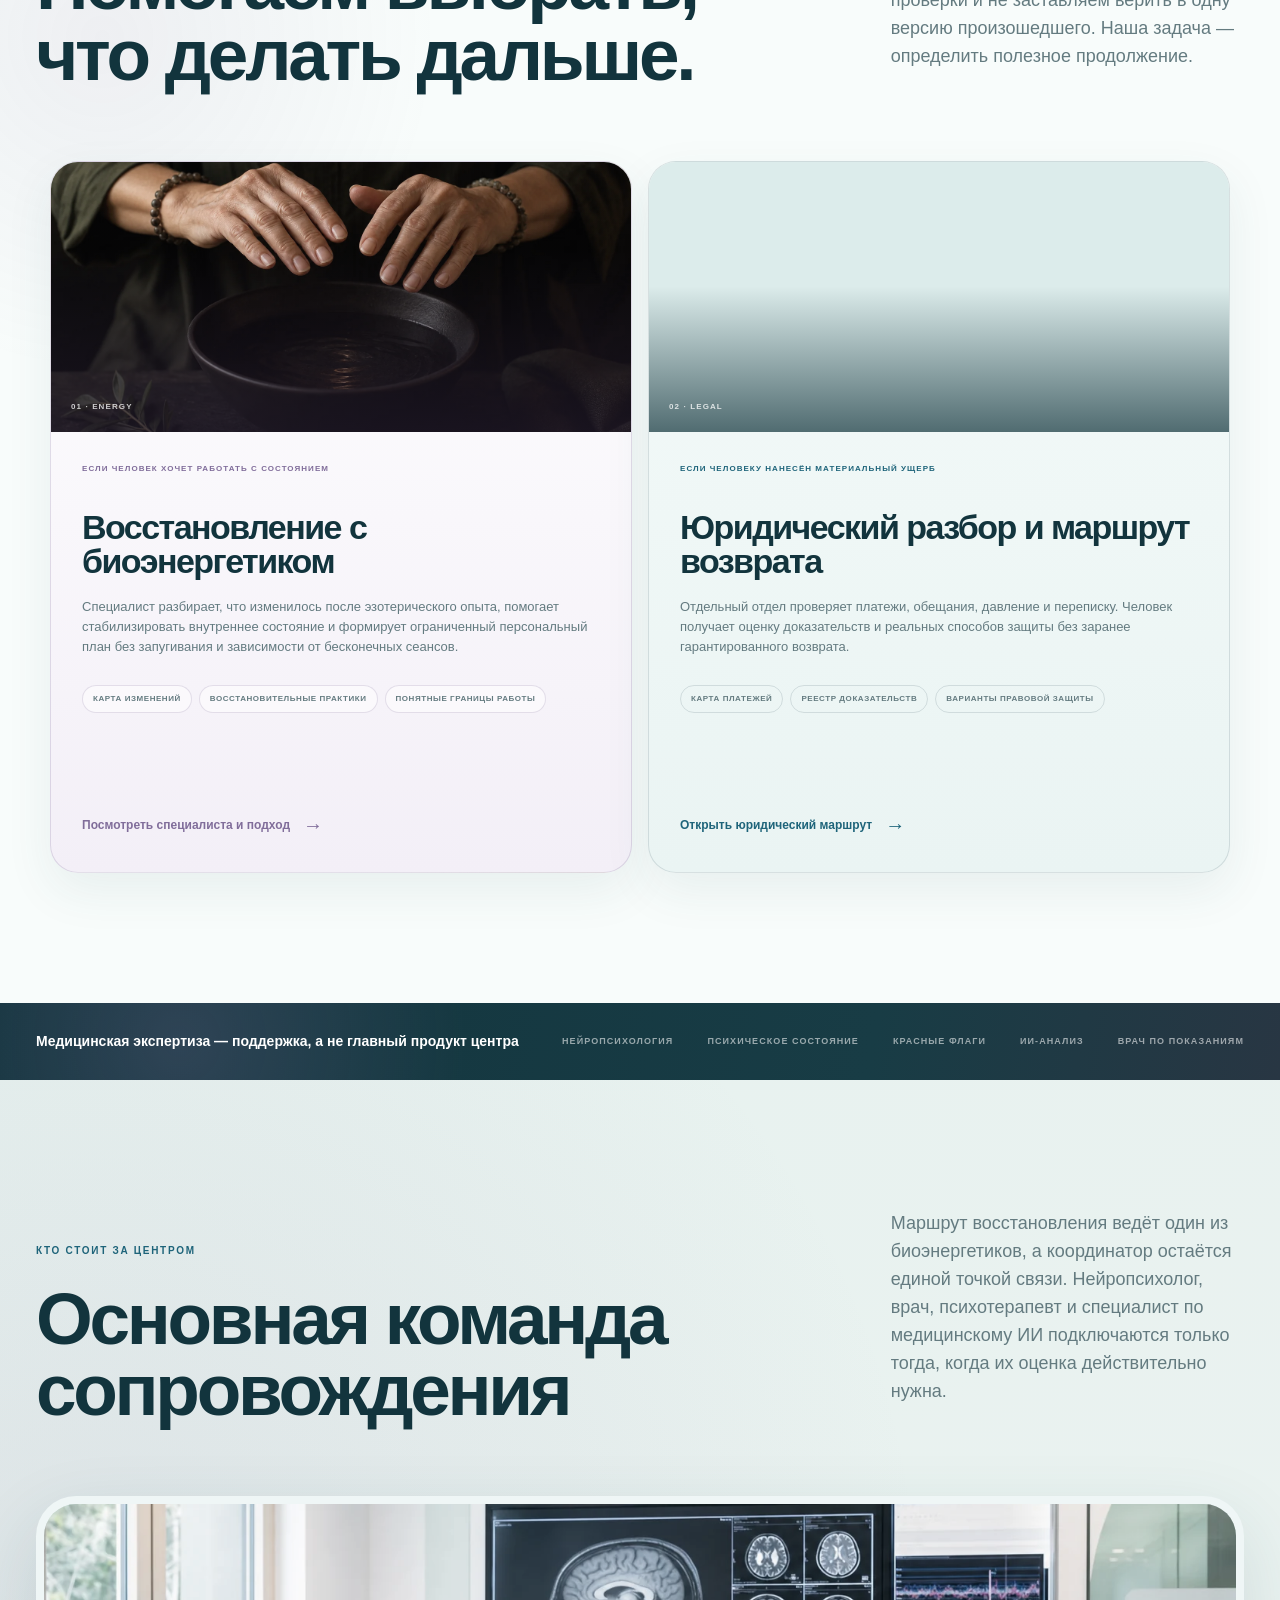
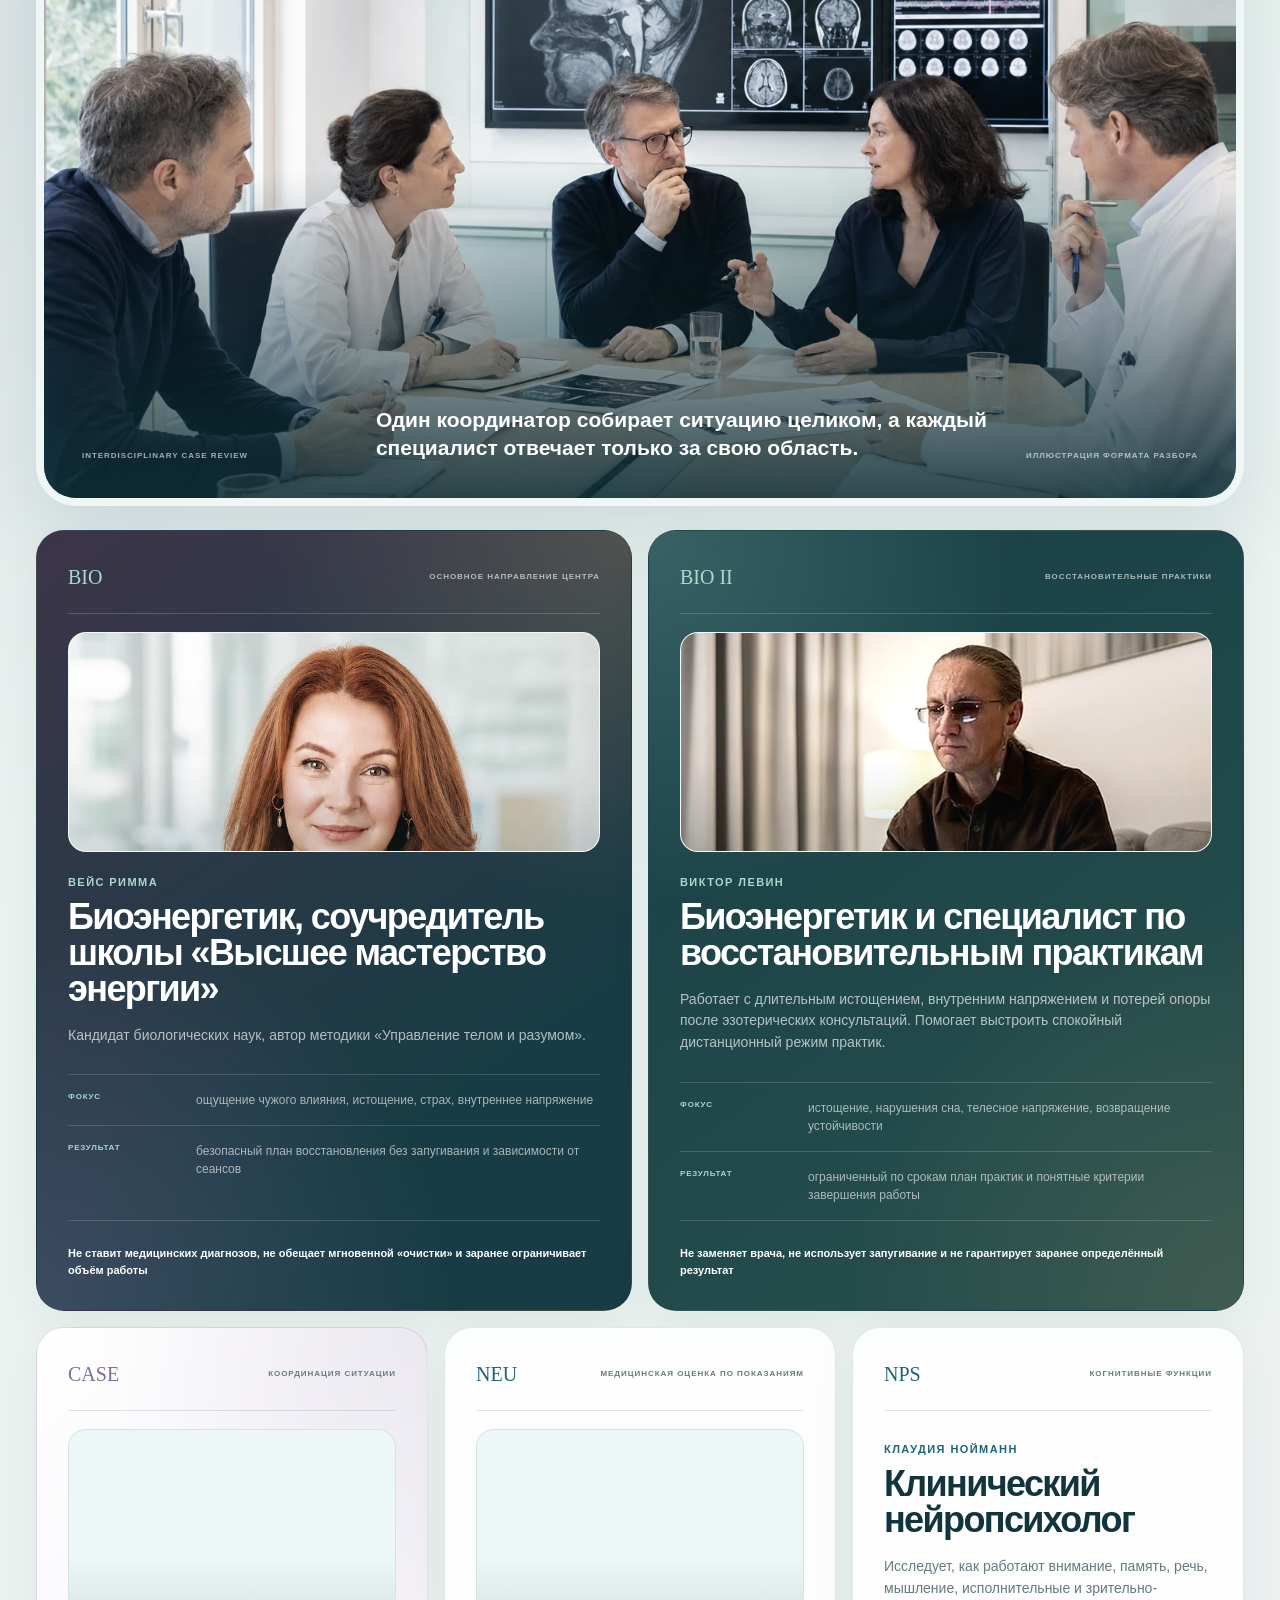
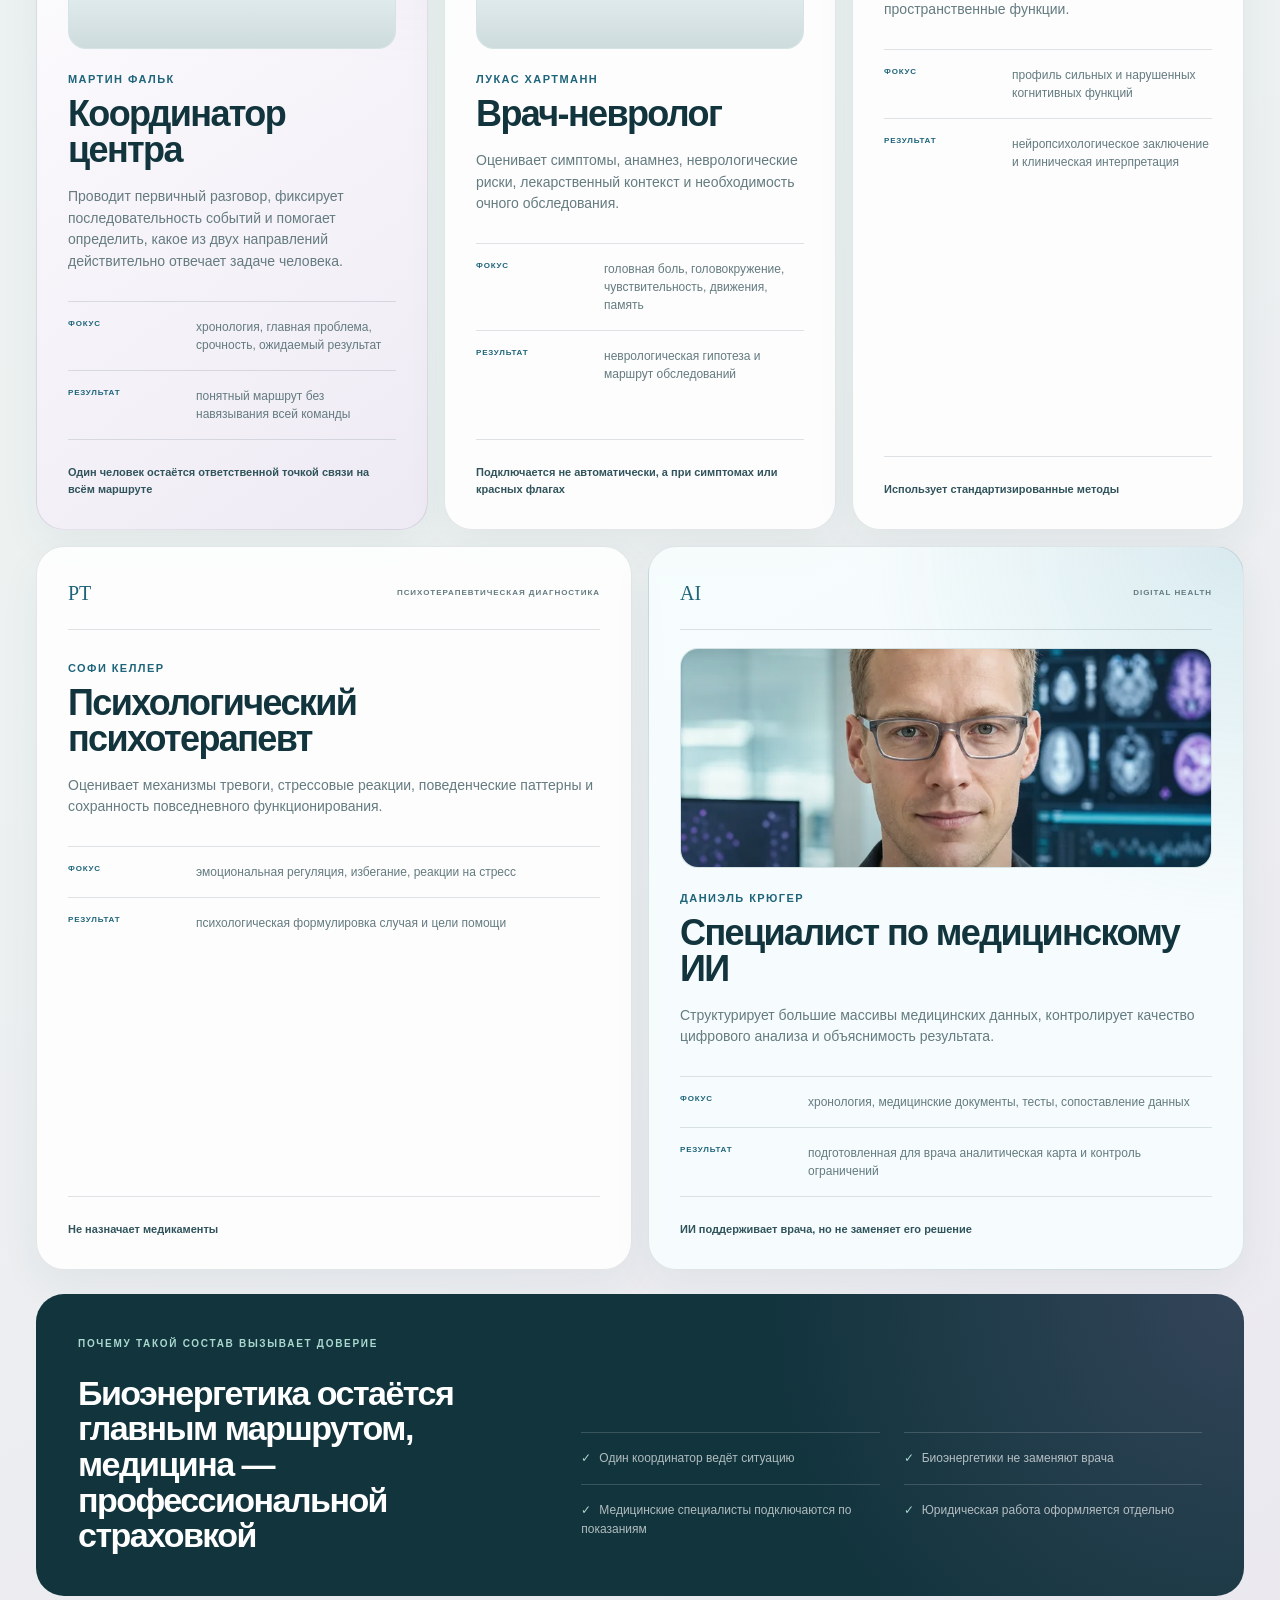
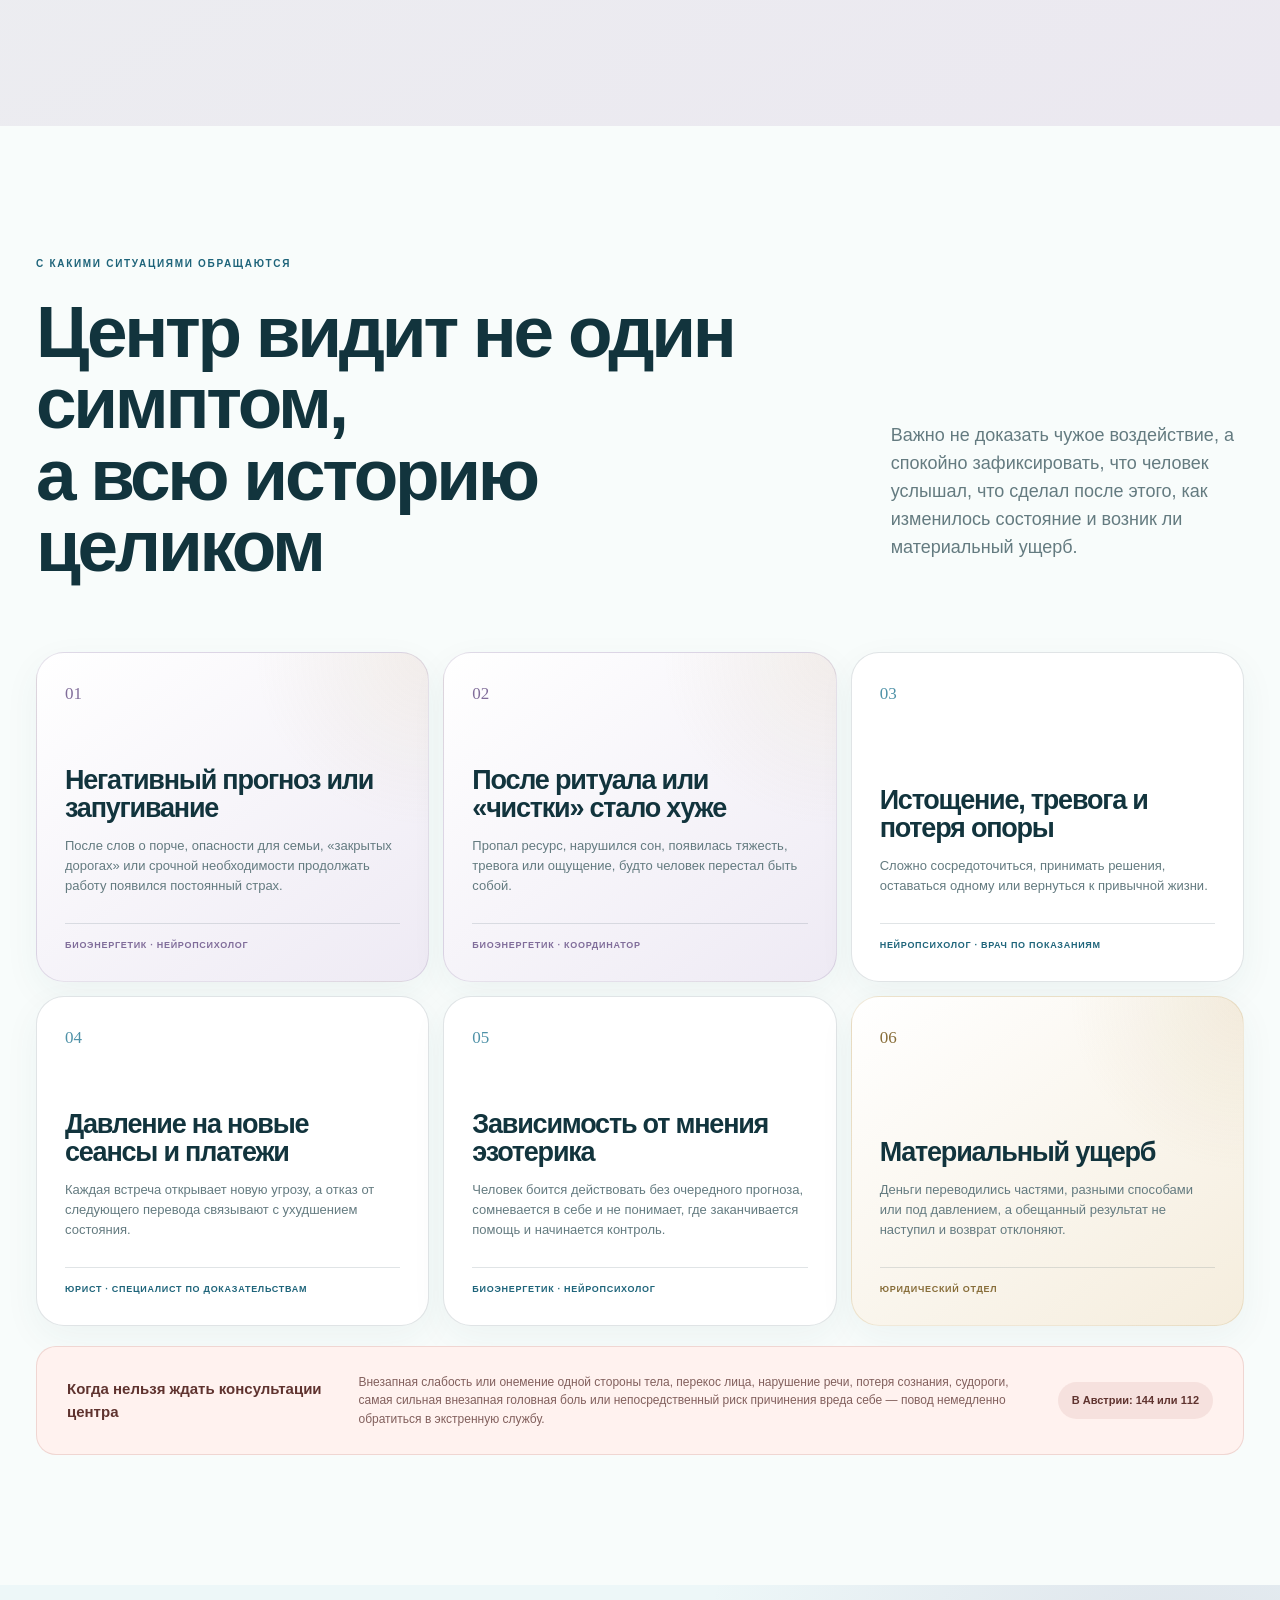
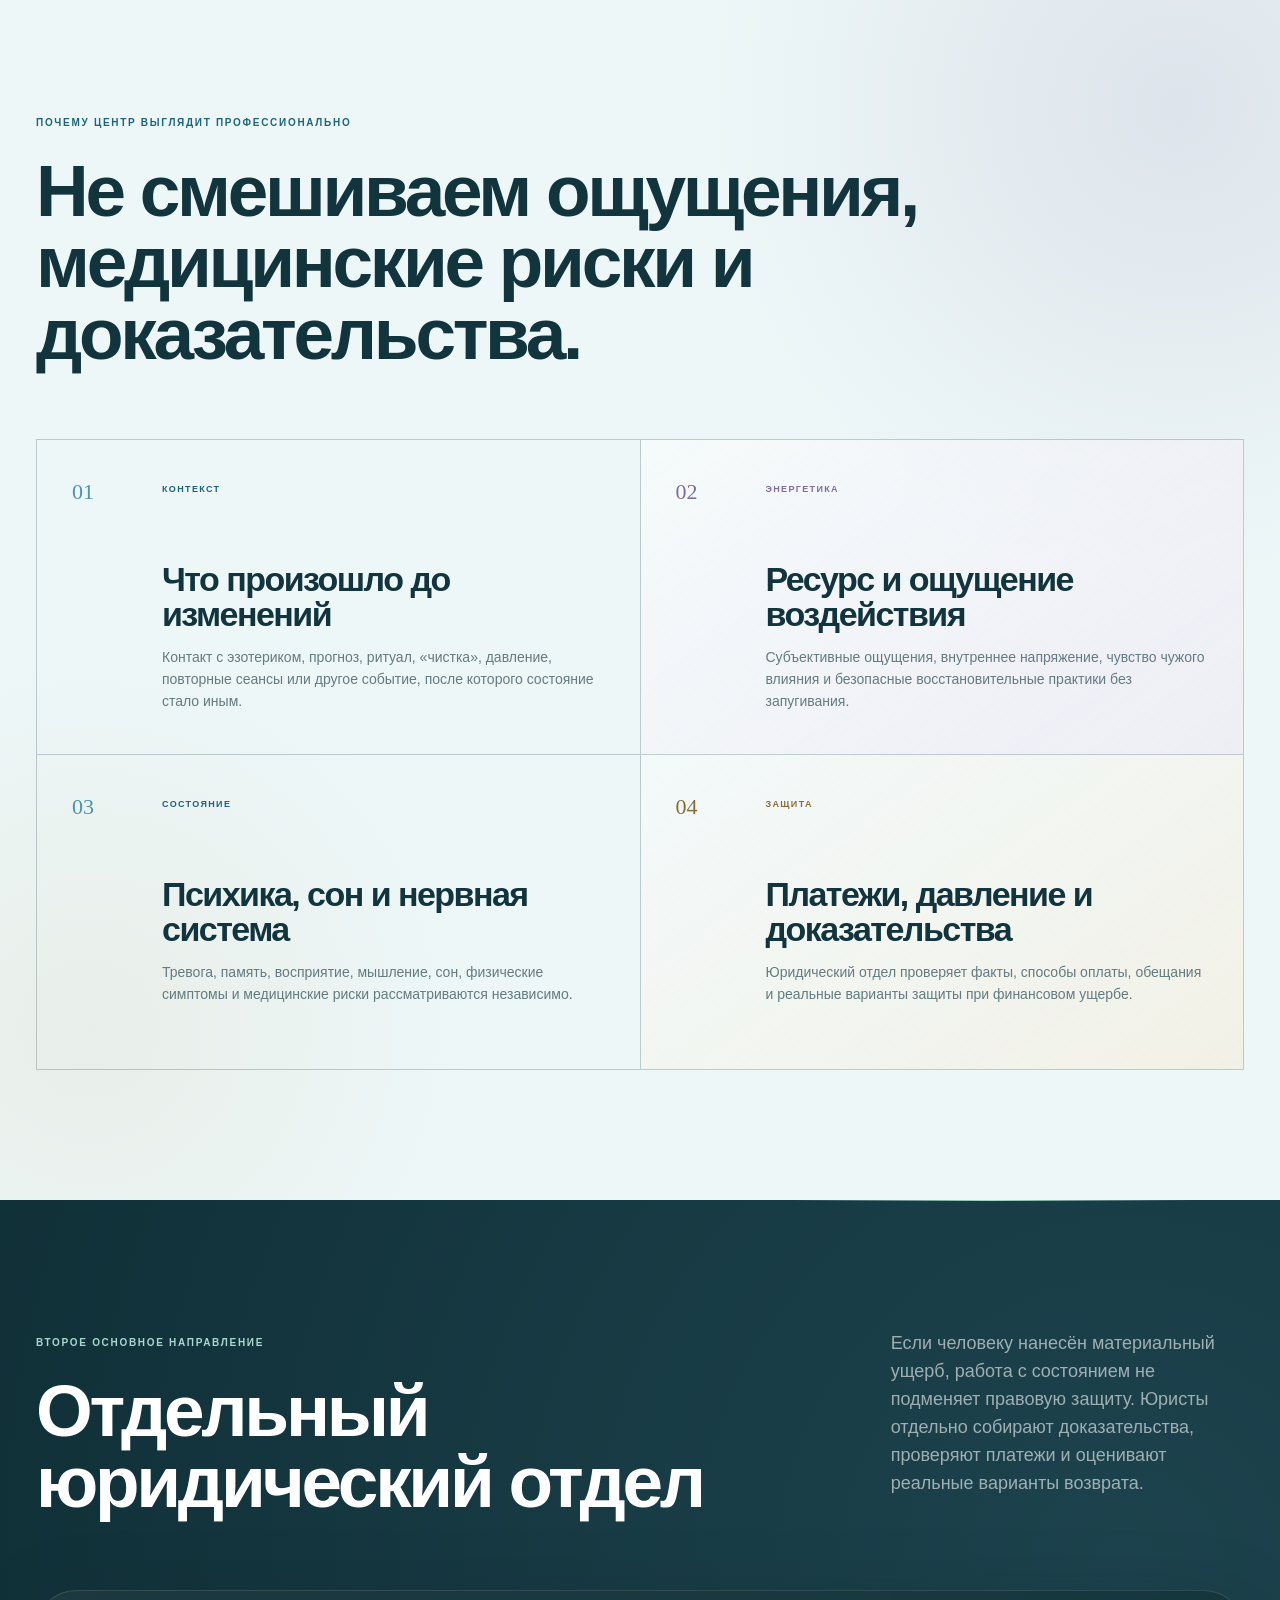
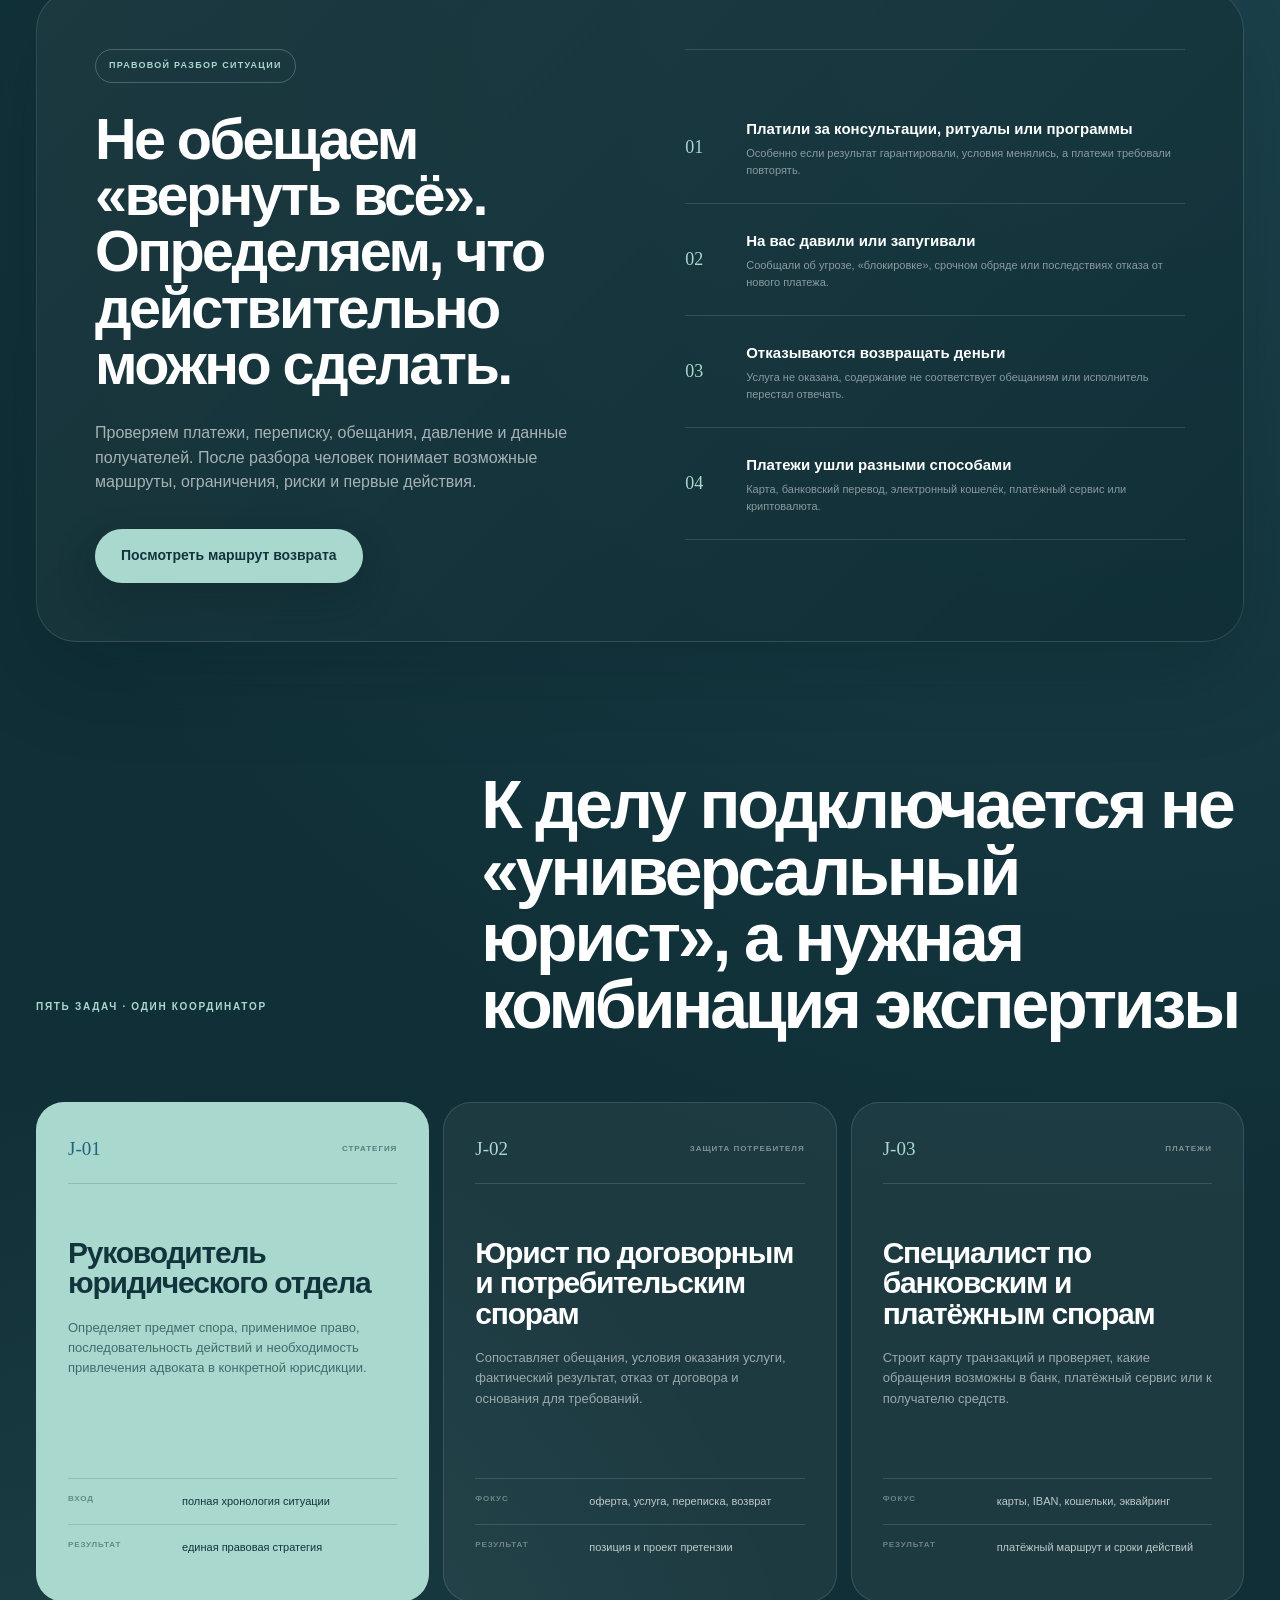
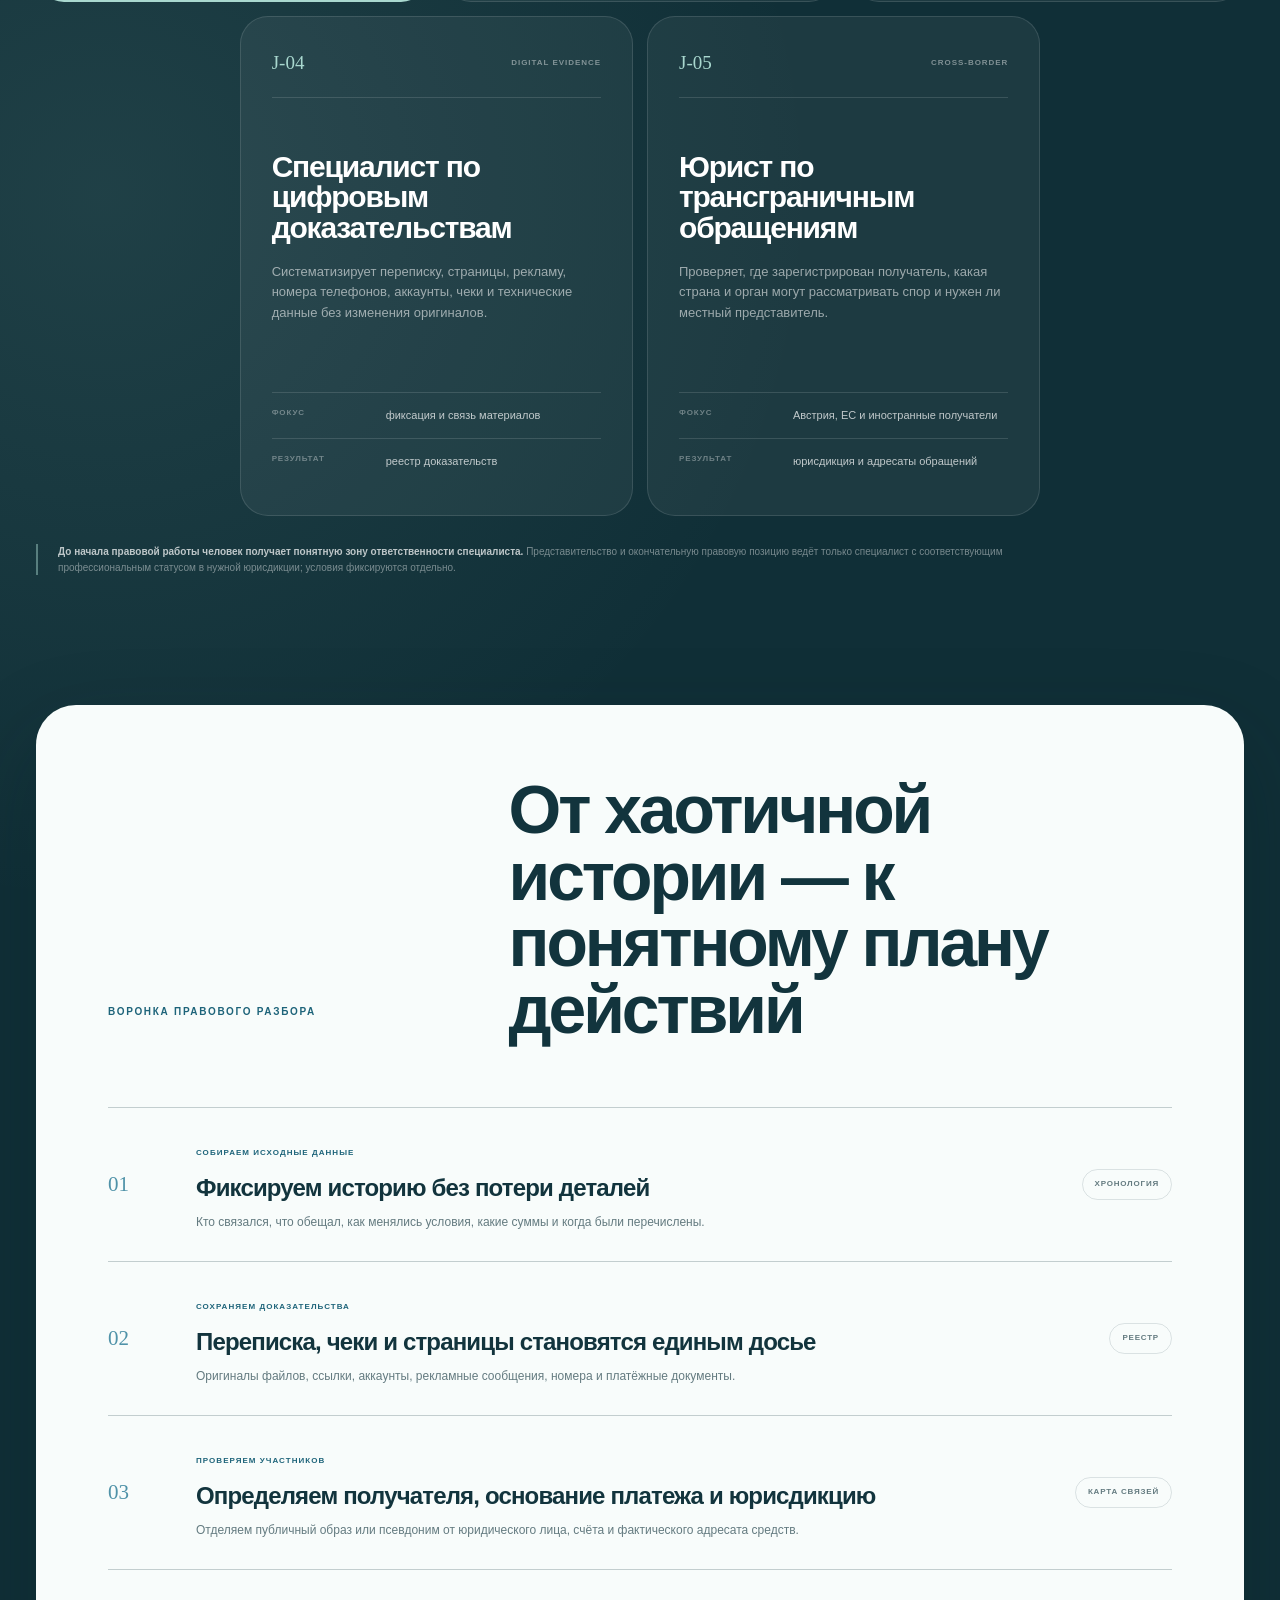
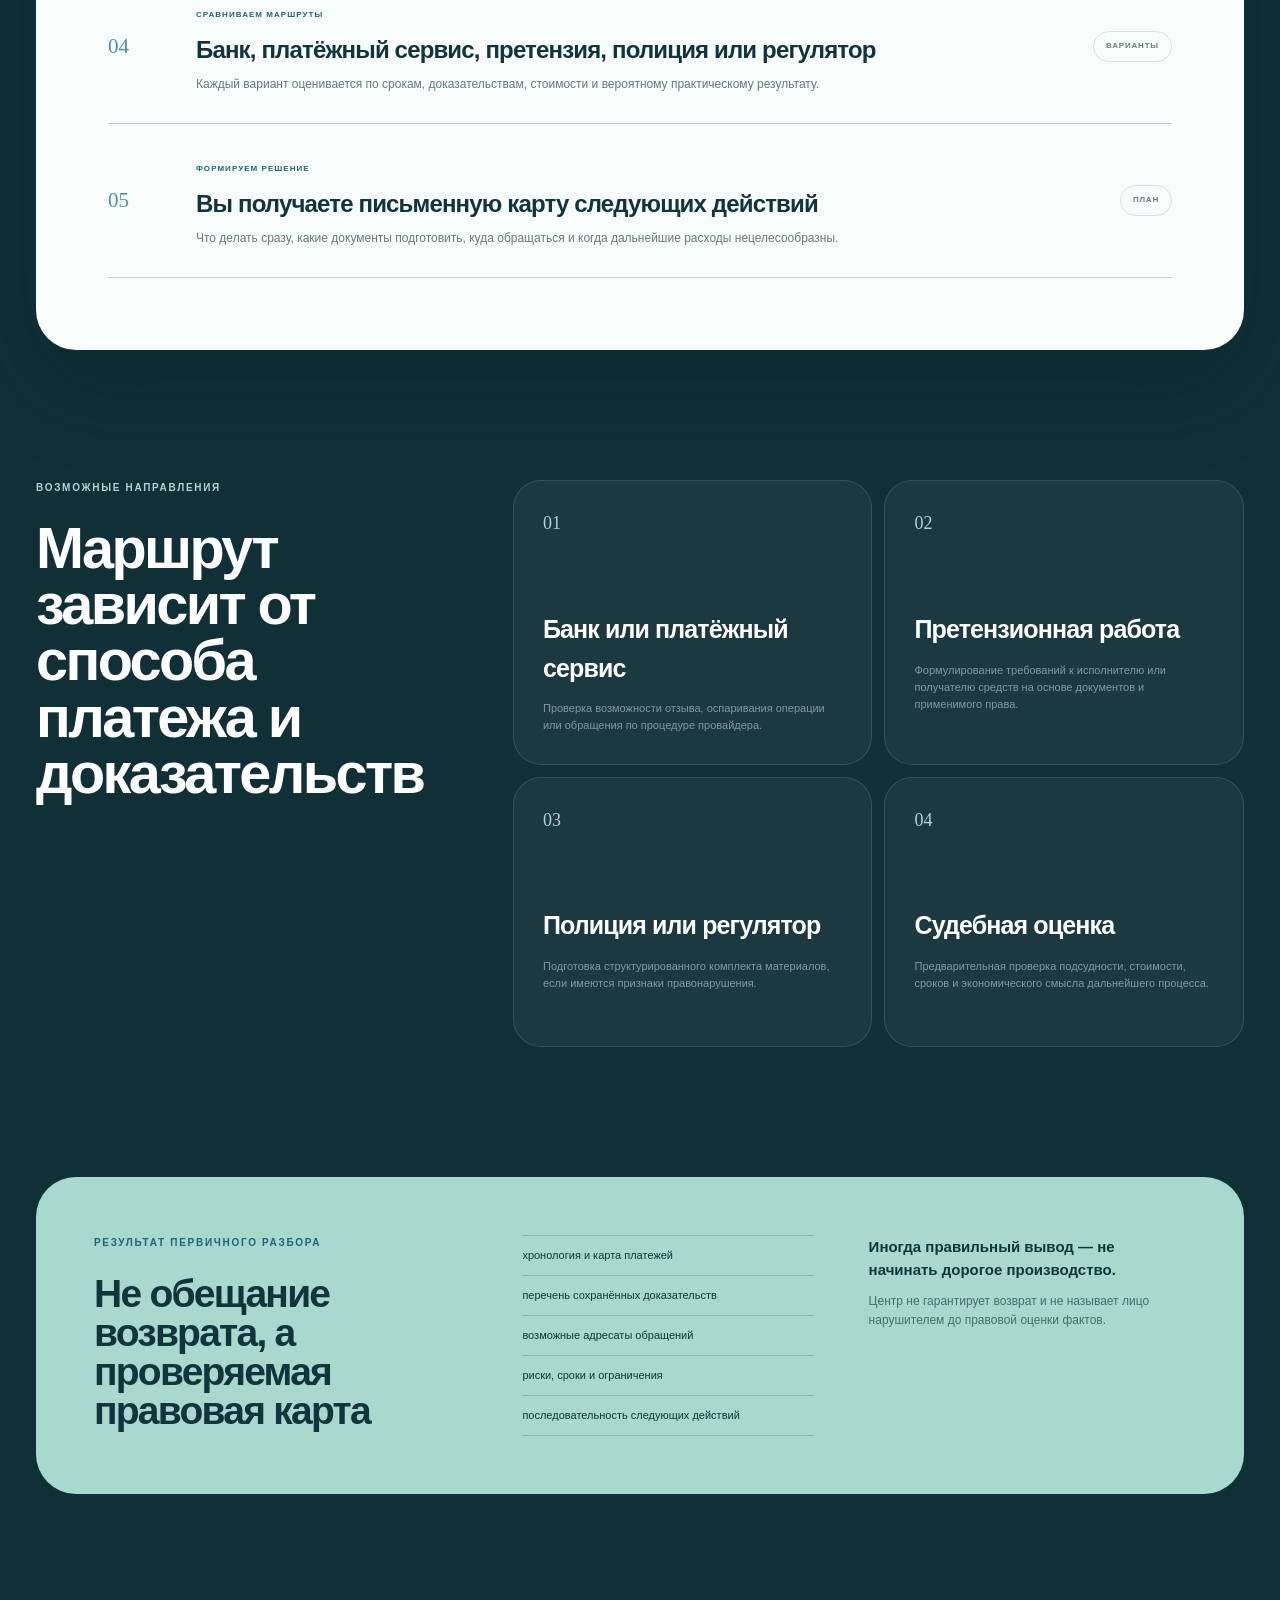
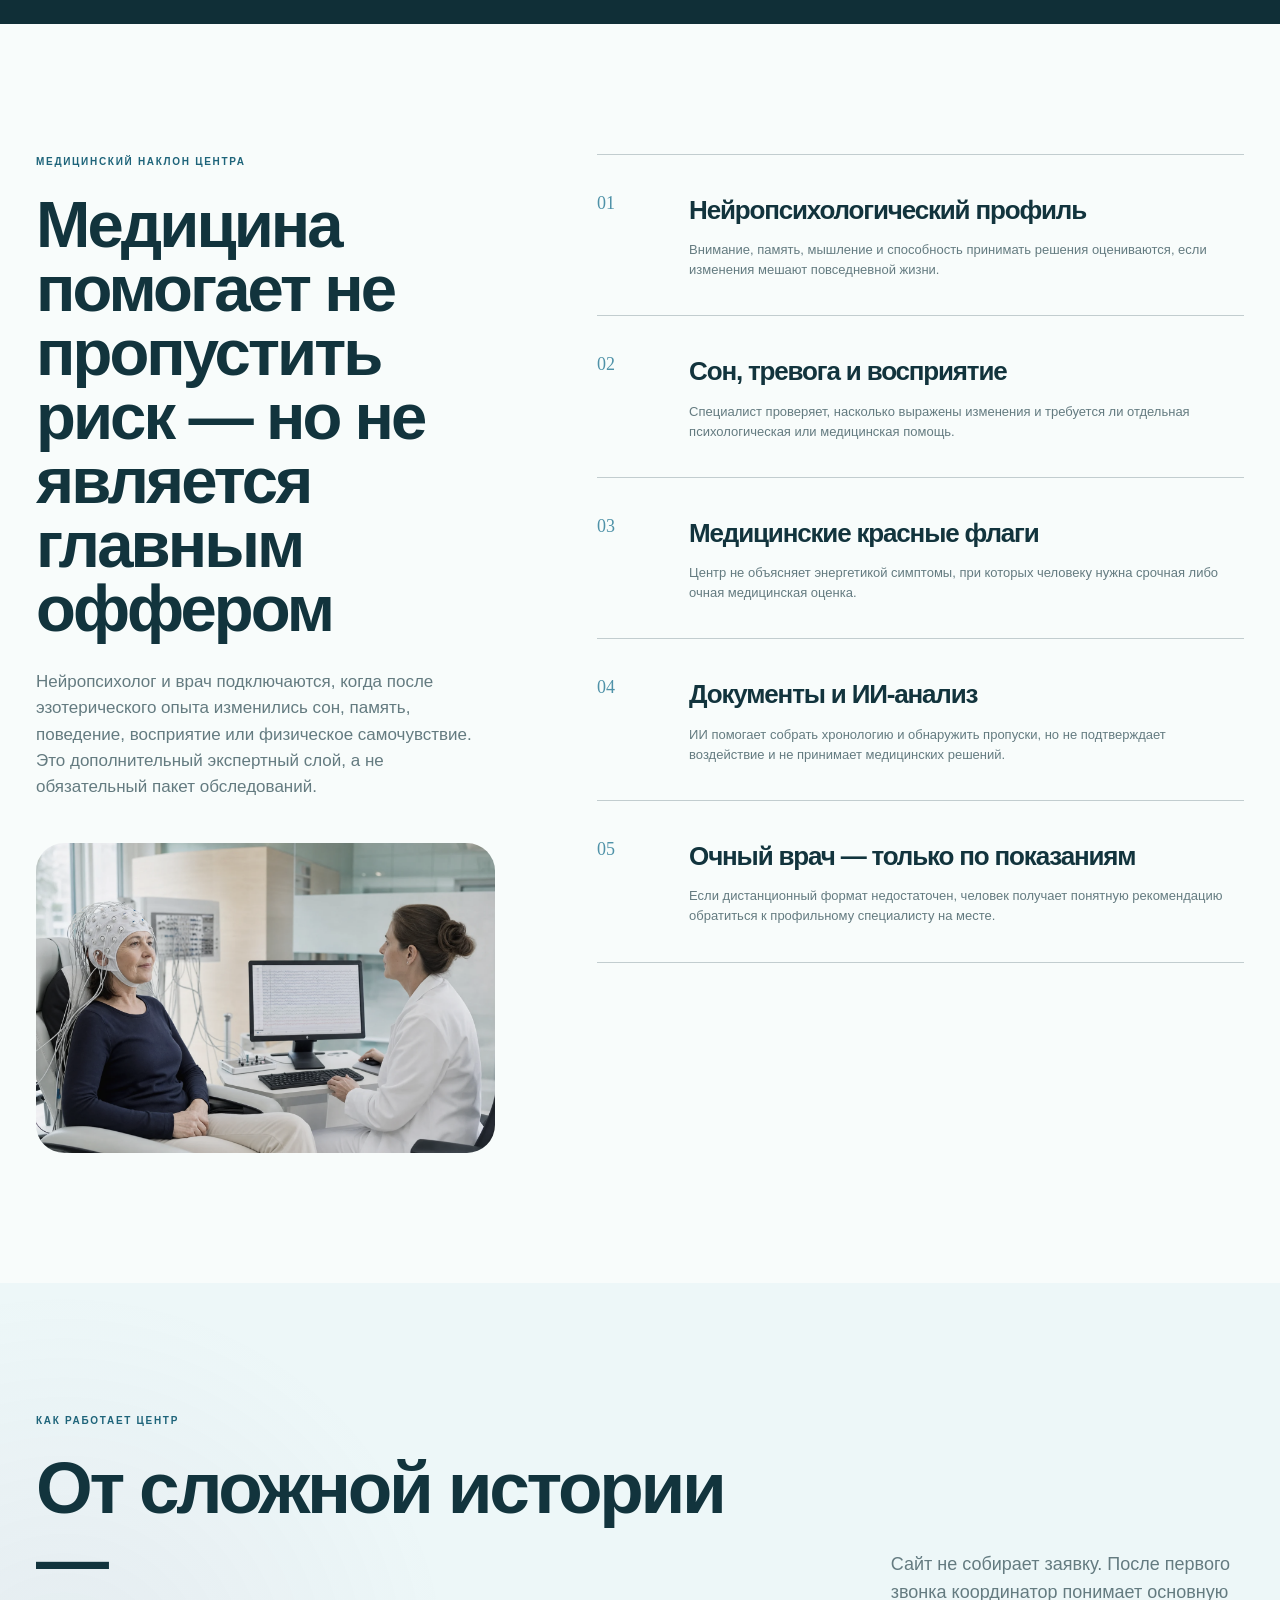
==== commit a10cea96: "Add Victor Levin credentials and career" ====
--- a/index.html
+++ b/index.html
@@ -196,8 +196,8 @@
           </article>
           <article class="specialist-card specialist-card--lead specialist-card--energy-secondary specialist-card--portrait">
             <div class="specialist-card-top"><span>BIO II</span><small>Восстановительные практики</small></div>
-            <figure class="specialist-photo"><img src="assets/specialist-valeriy.webp" alt="Валерий Левин, биоэнергетик и специалист по восстановительным практикам" width="768" height="662" loading="lazy" decoding="async"></figure>
-            <p class="specialist-person">Валерий Левин</p>
+            <figure class="specialist-photo"><img src="assets/specialist-valeriy.webp" alt="Виктор Левин, биоэнергетик и специалист по восстановительным практикам" width="768" height="662" loading="lazy" decoding="async"></figure>
+            <p class="specialist-person">Виктор Левин</p>
             <h3>Биоэнергетик и специалист по восстановительным практикам</h3>
             <p>Работает с длительным истощением, внутренним напряжением и потерей опоры после эзотерических консультаций. Помогает выстроить спокойный дистанционный режим практик.</p>
             <dl><div><dt>Фокус</dt><dd>истощение, нарушения сна, телесное напряжение, возвращение устойчивости</dd></div><div><dt>Результат</dt><dd>ограниченный по срокам план практик и понятные критерии завершения работы</dd></div></dl>
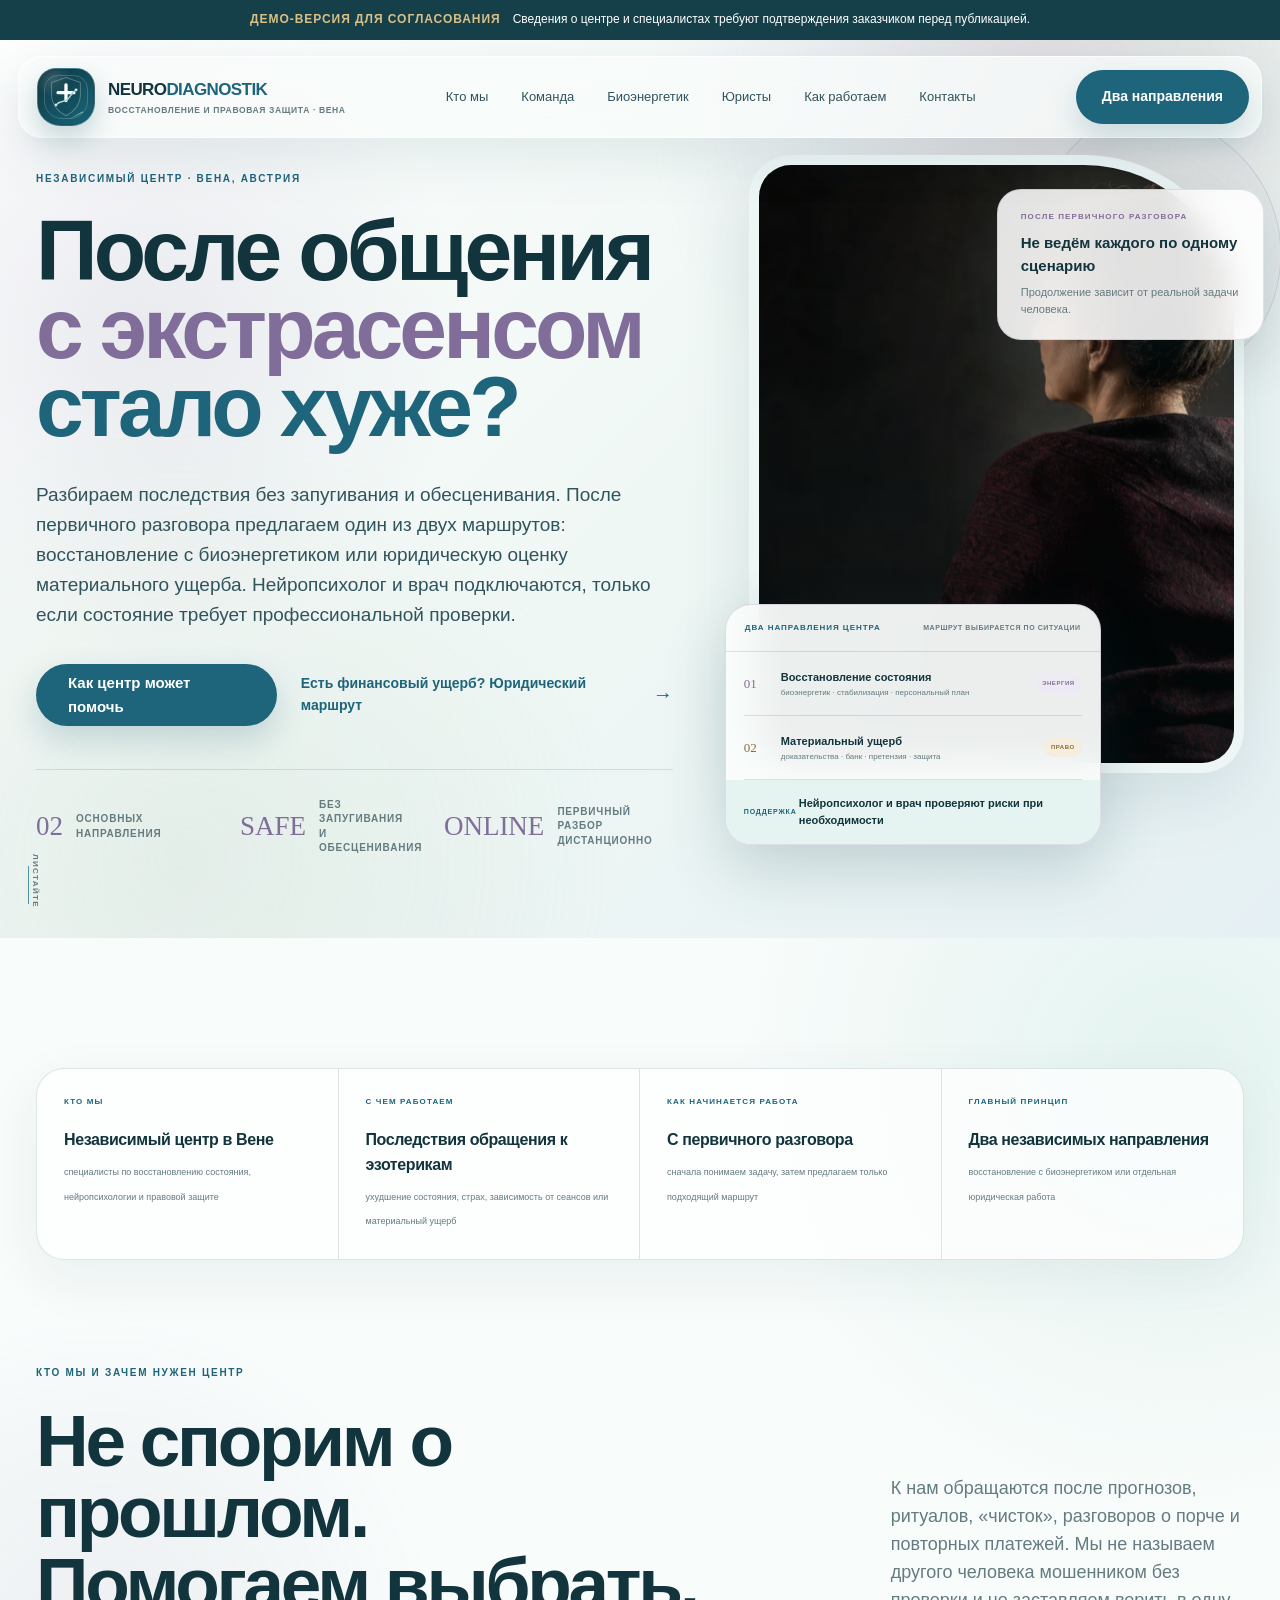
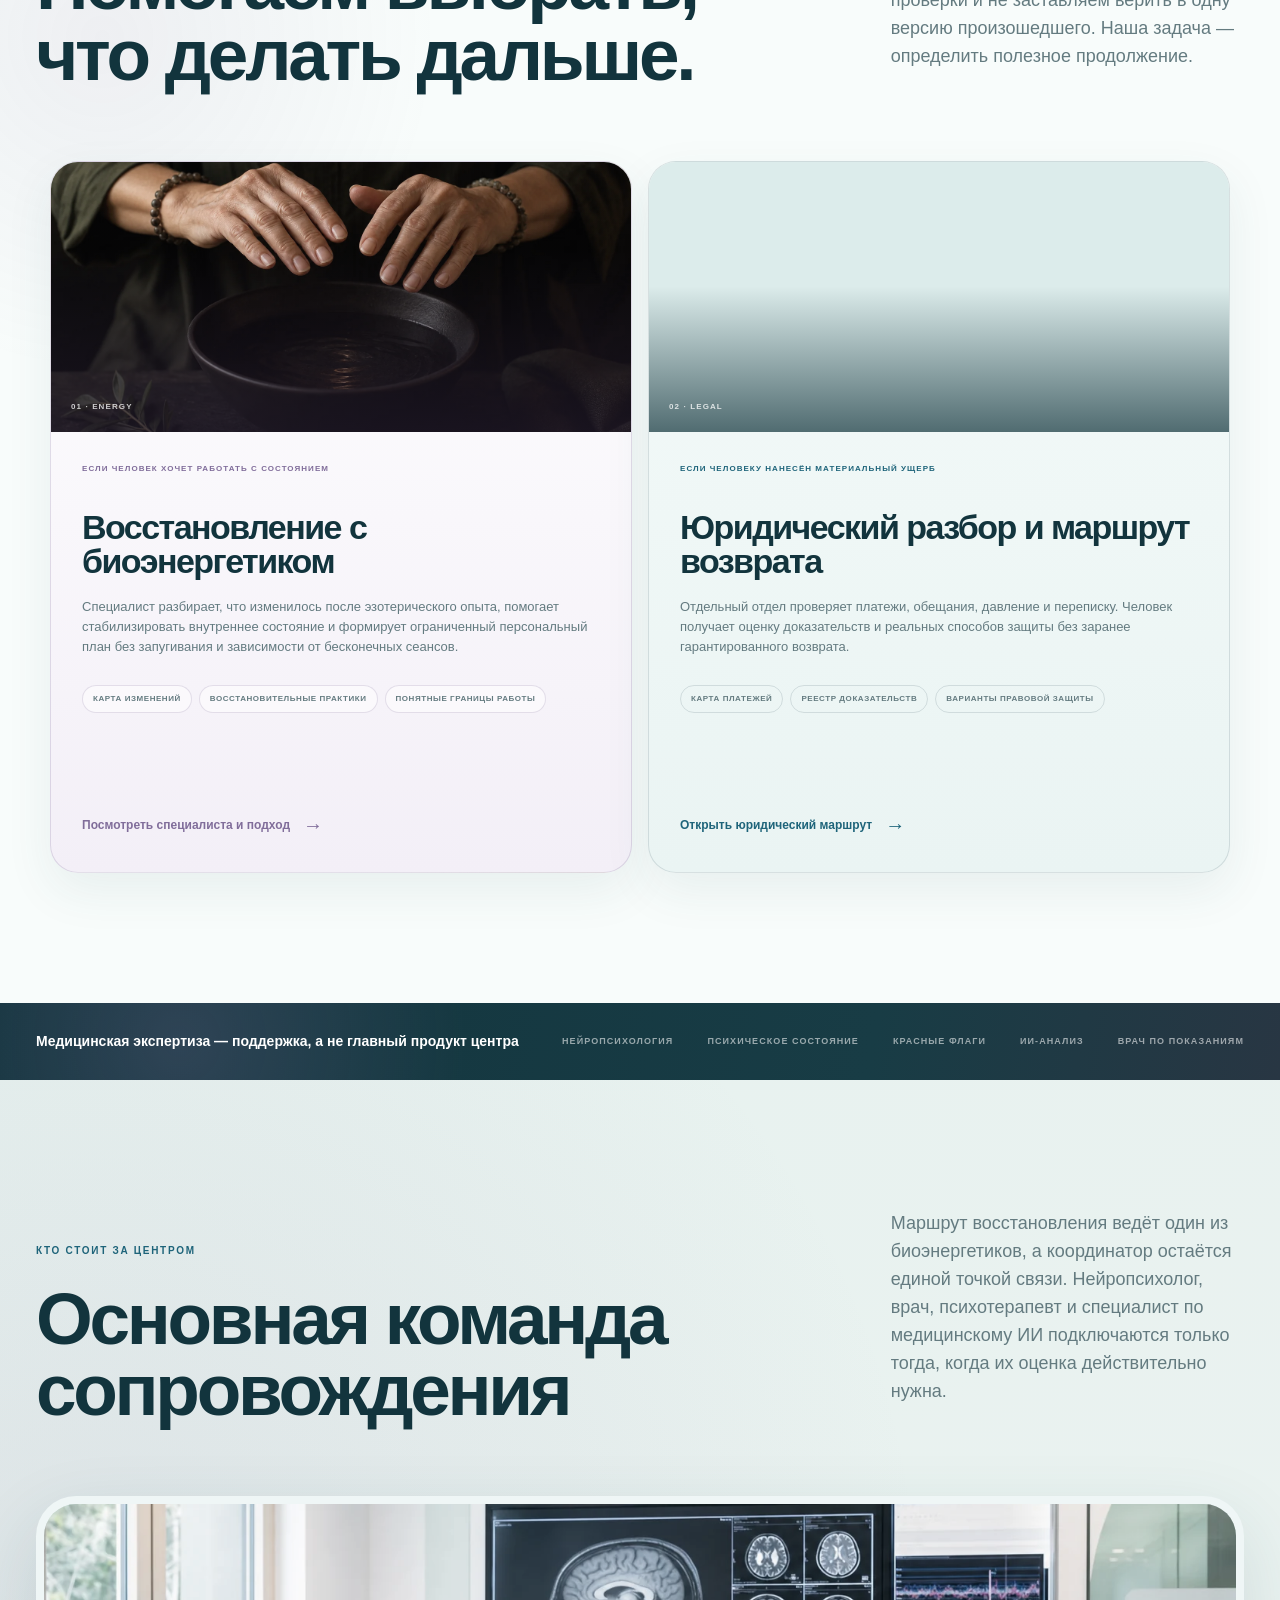
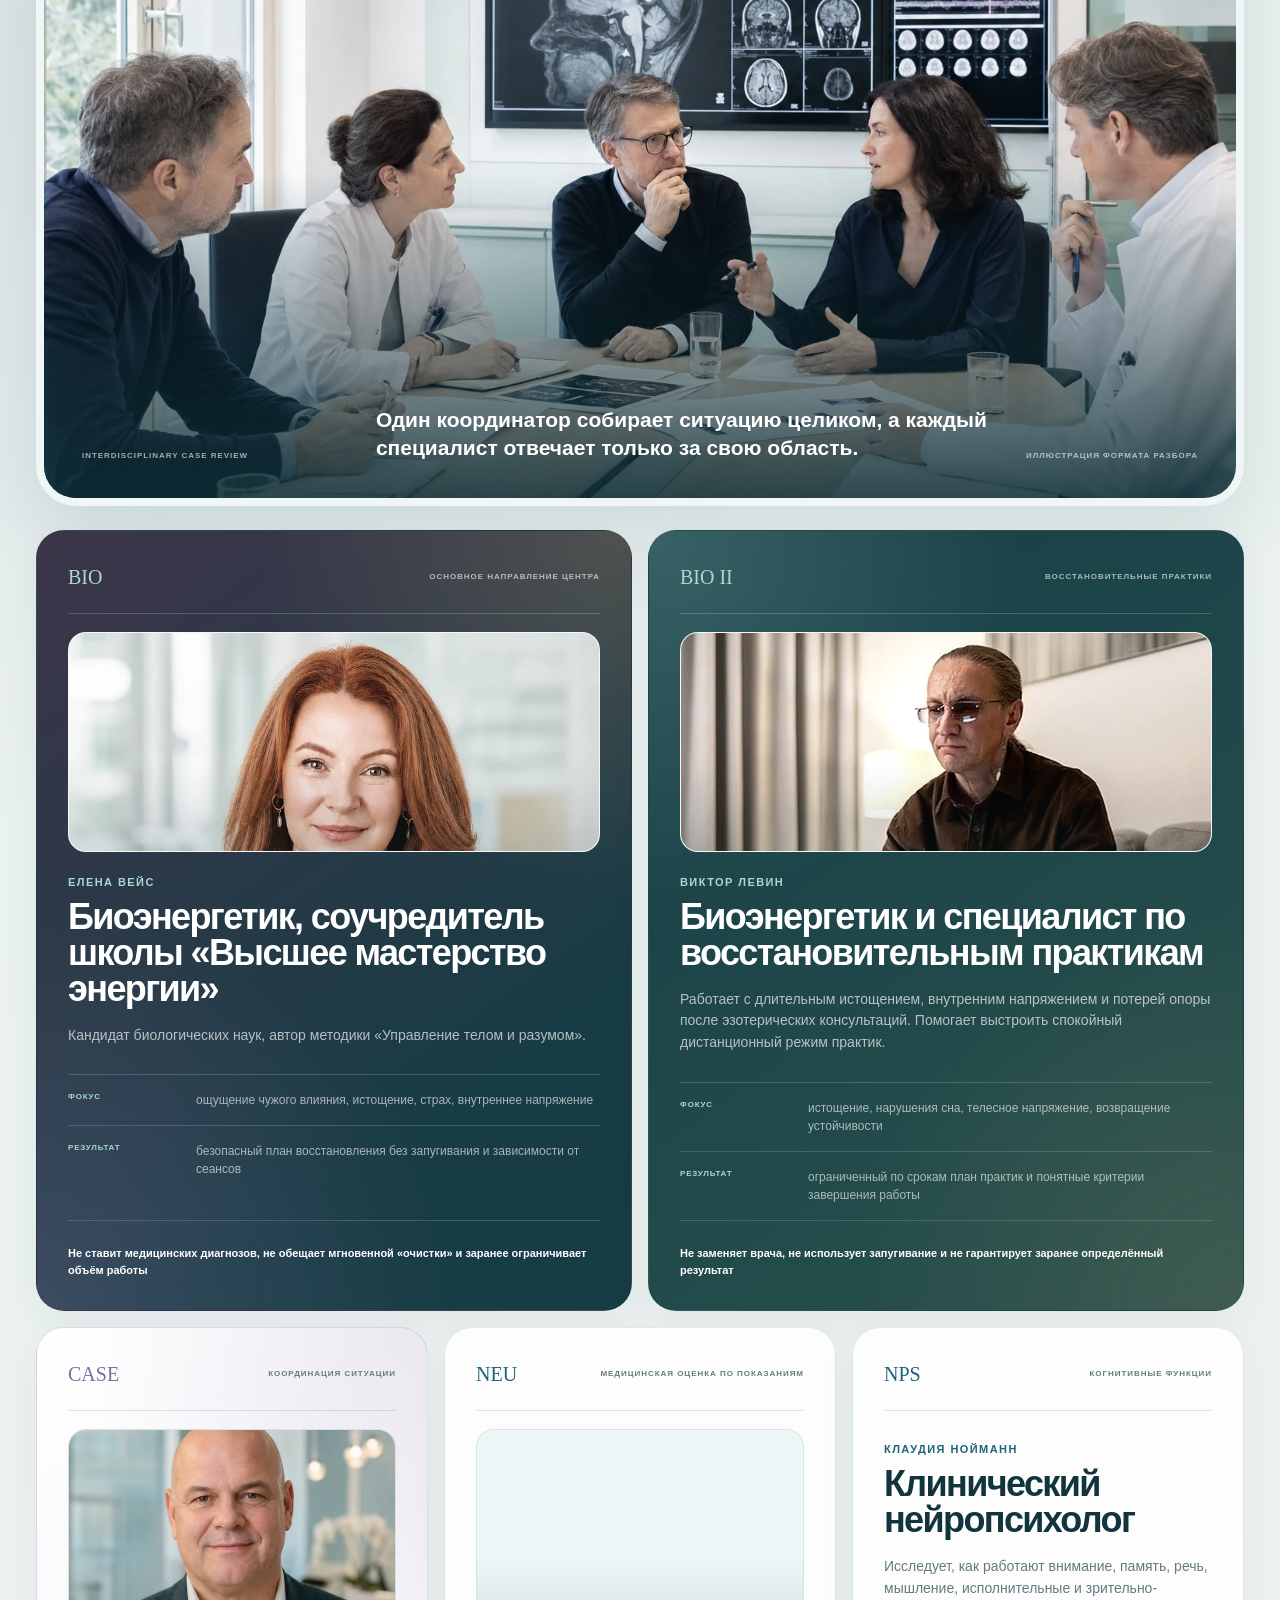
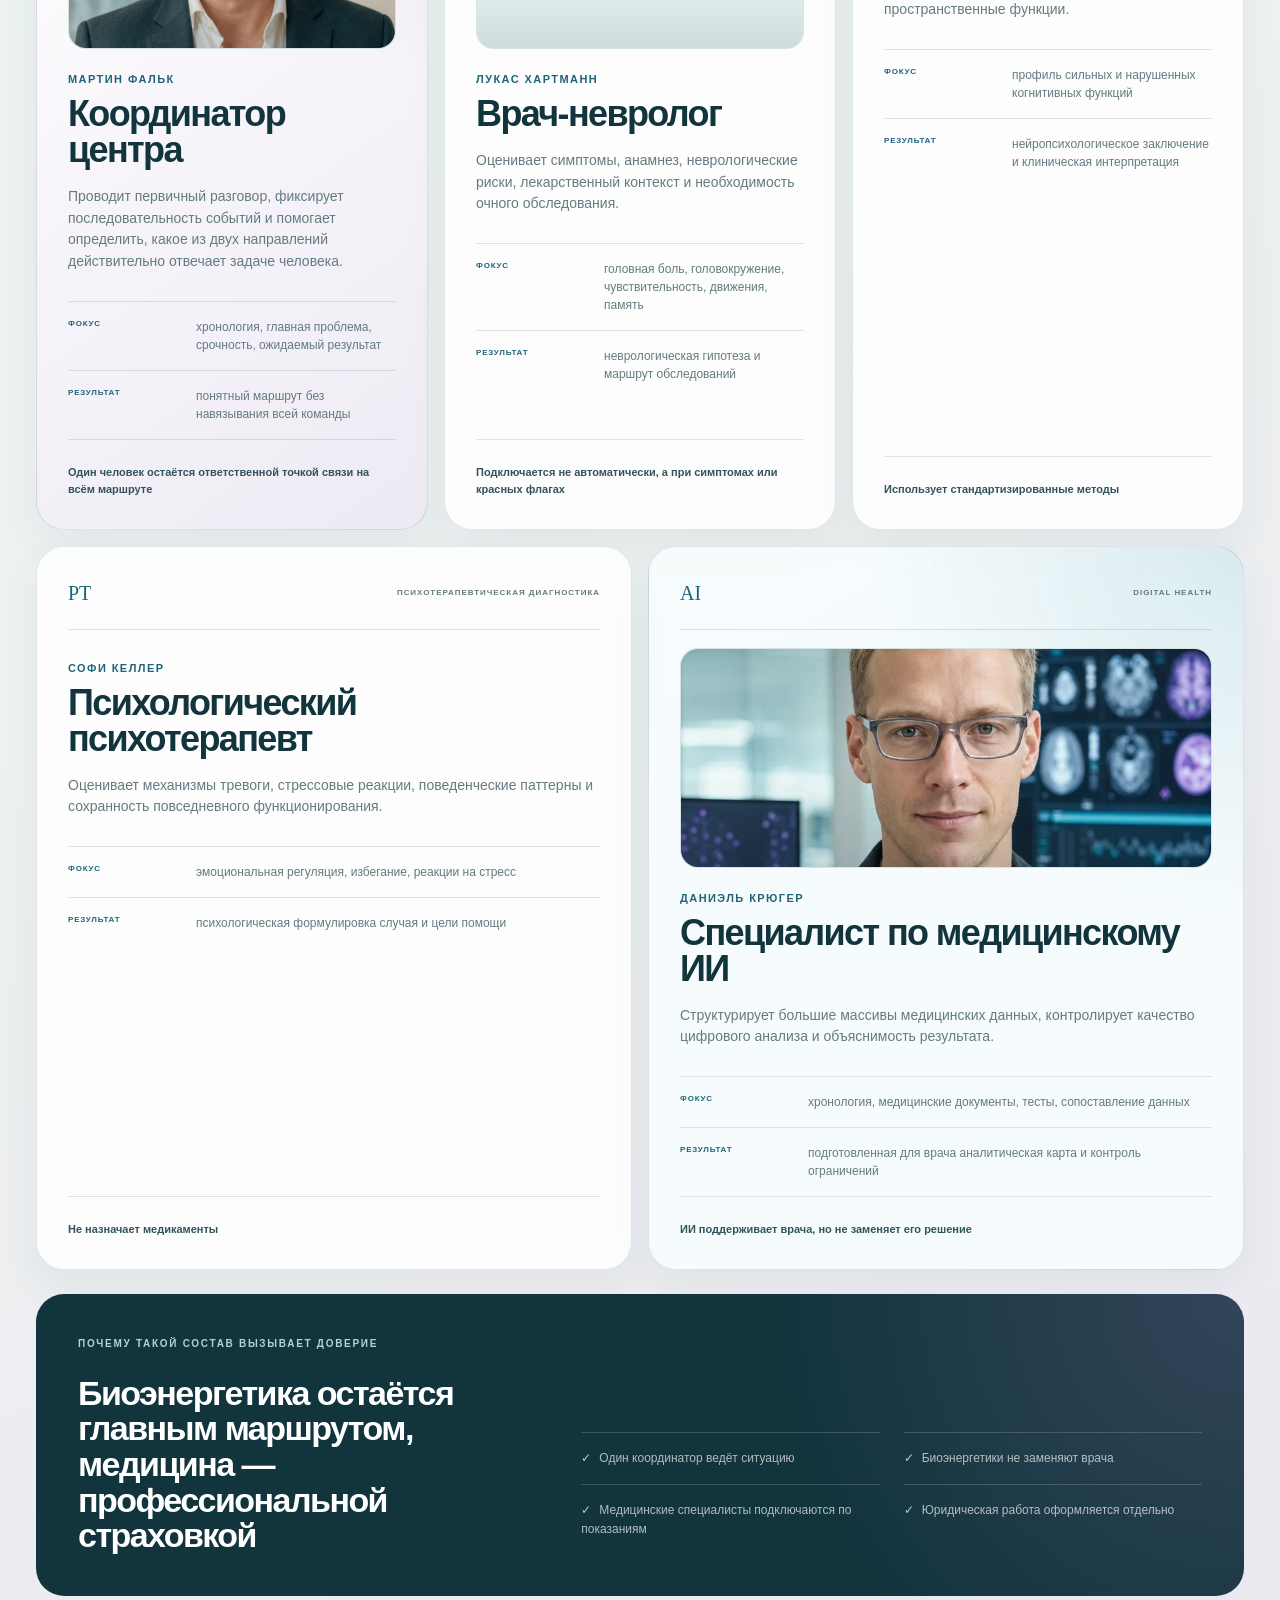
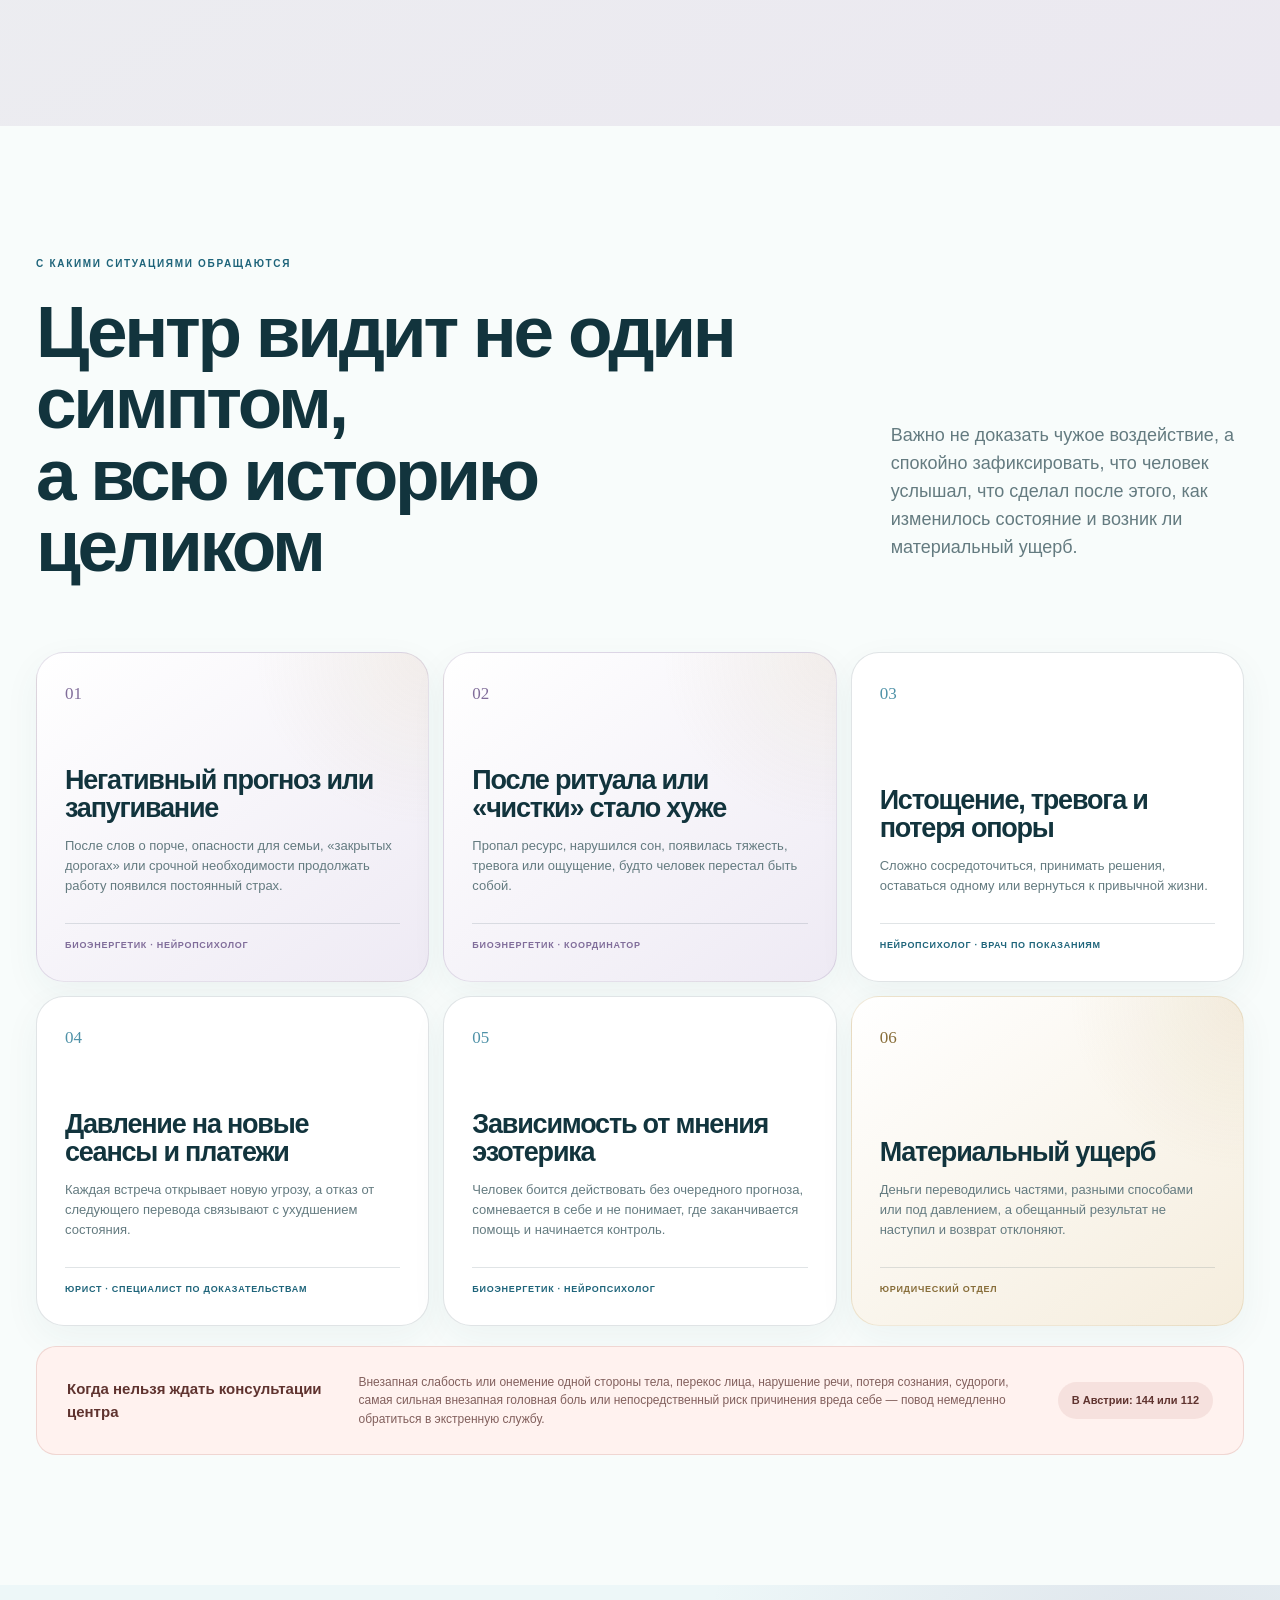
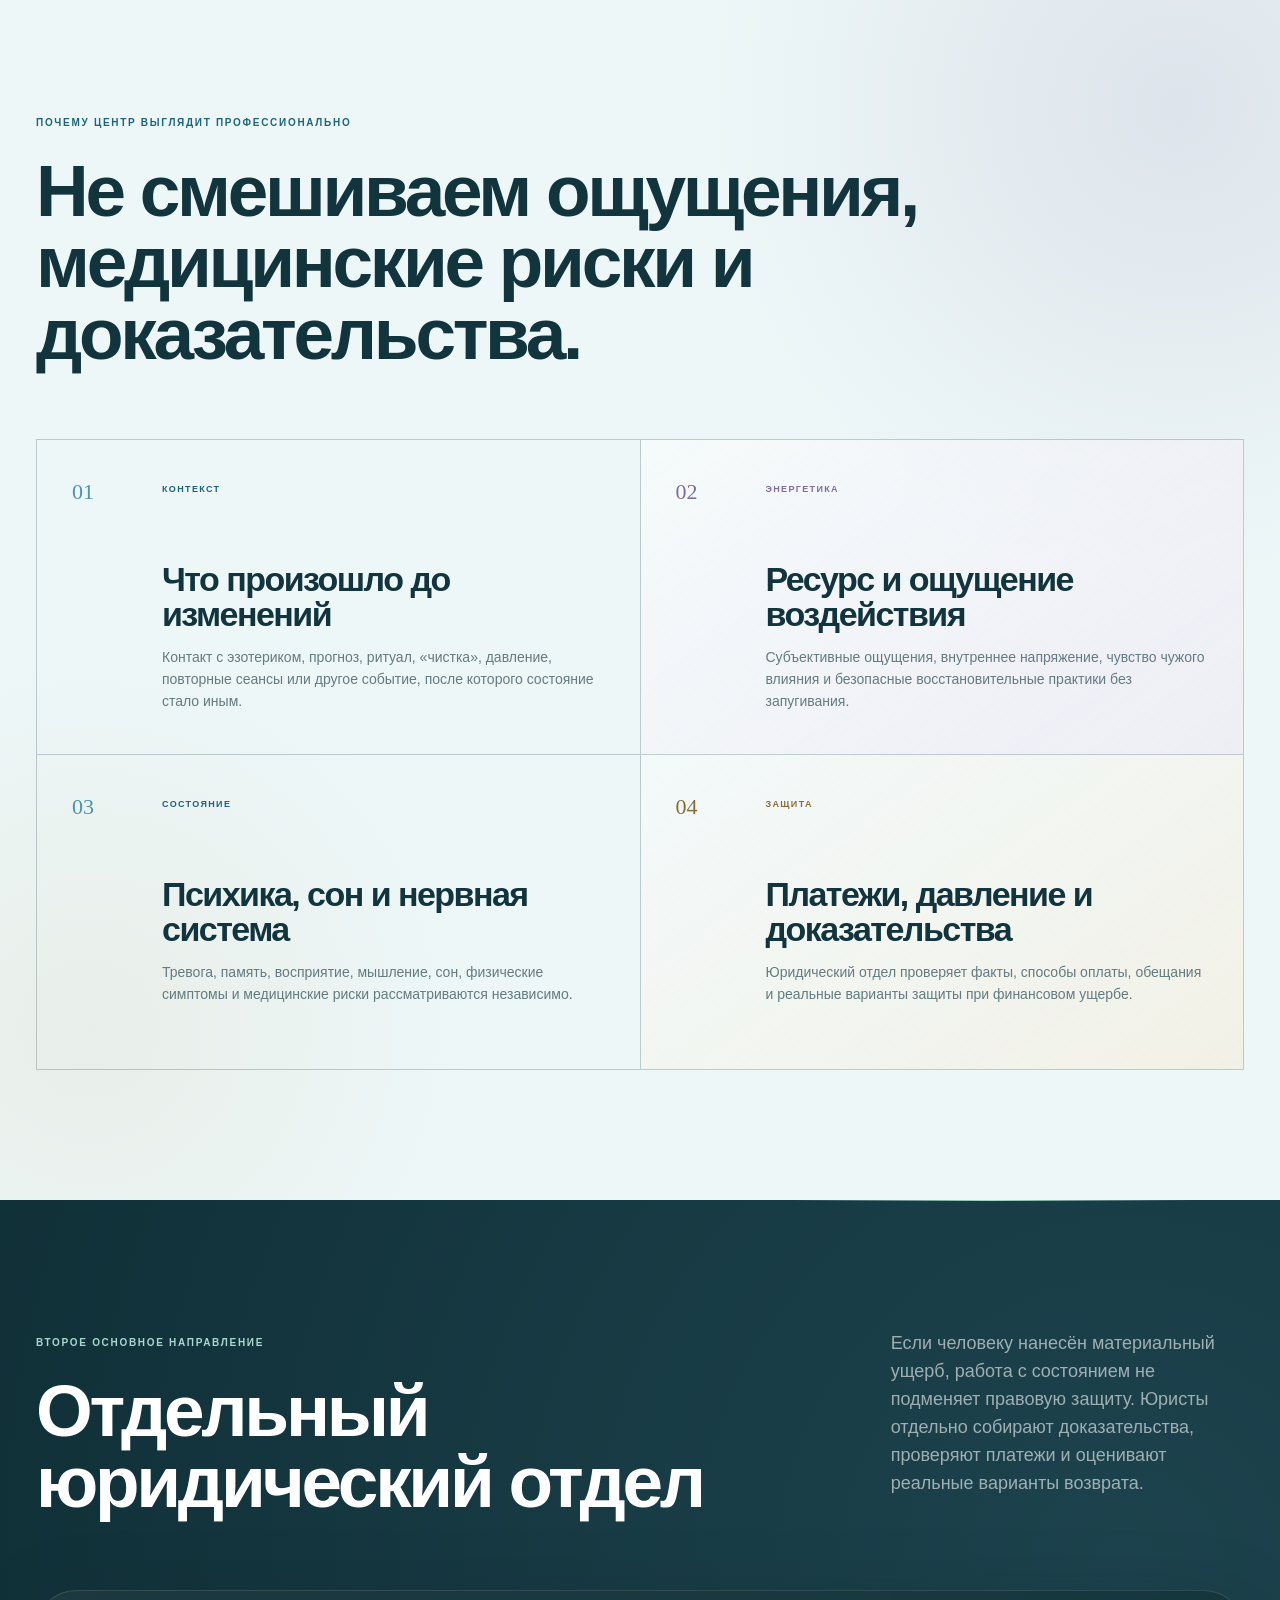
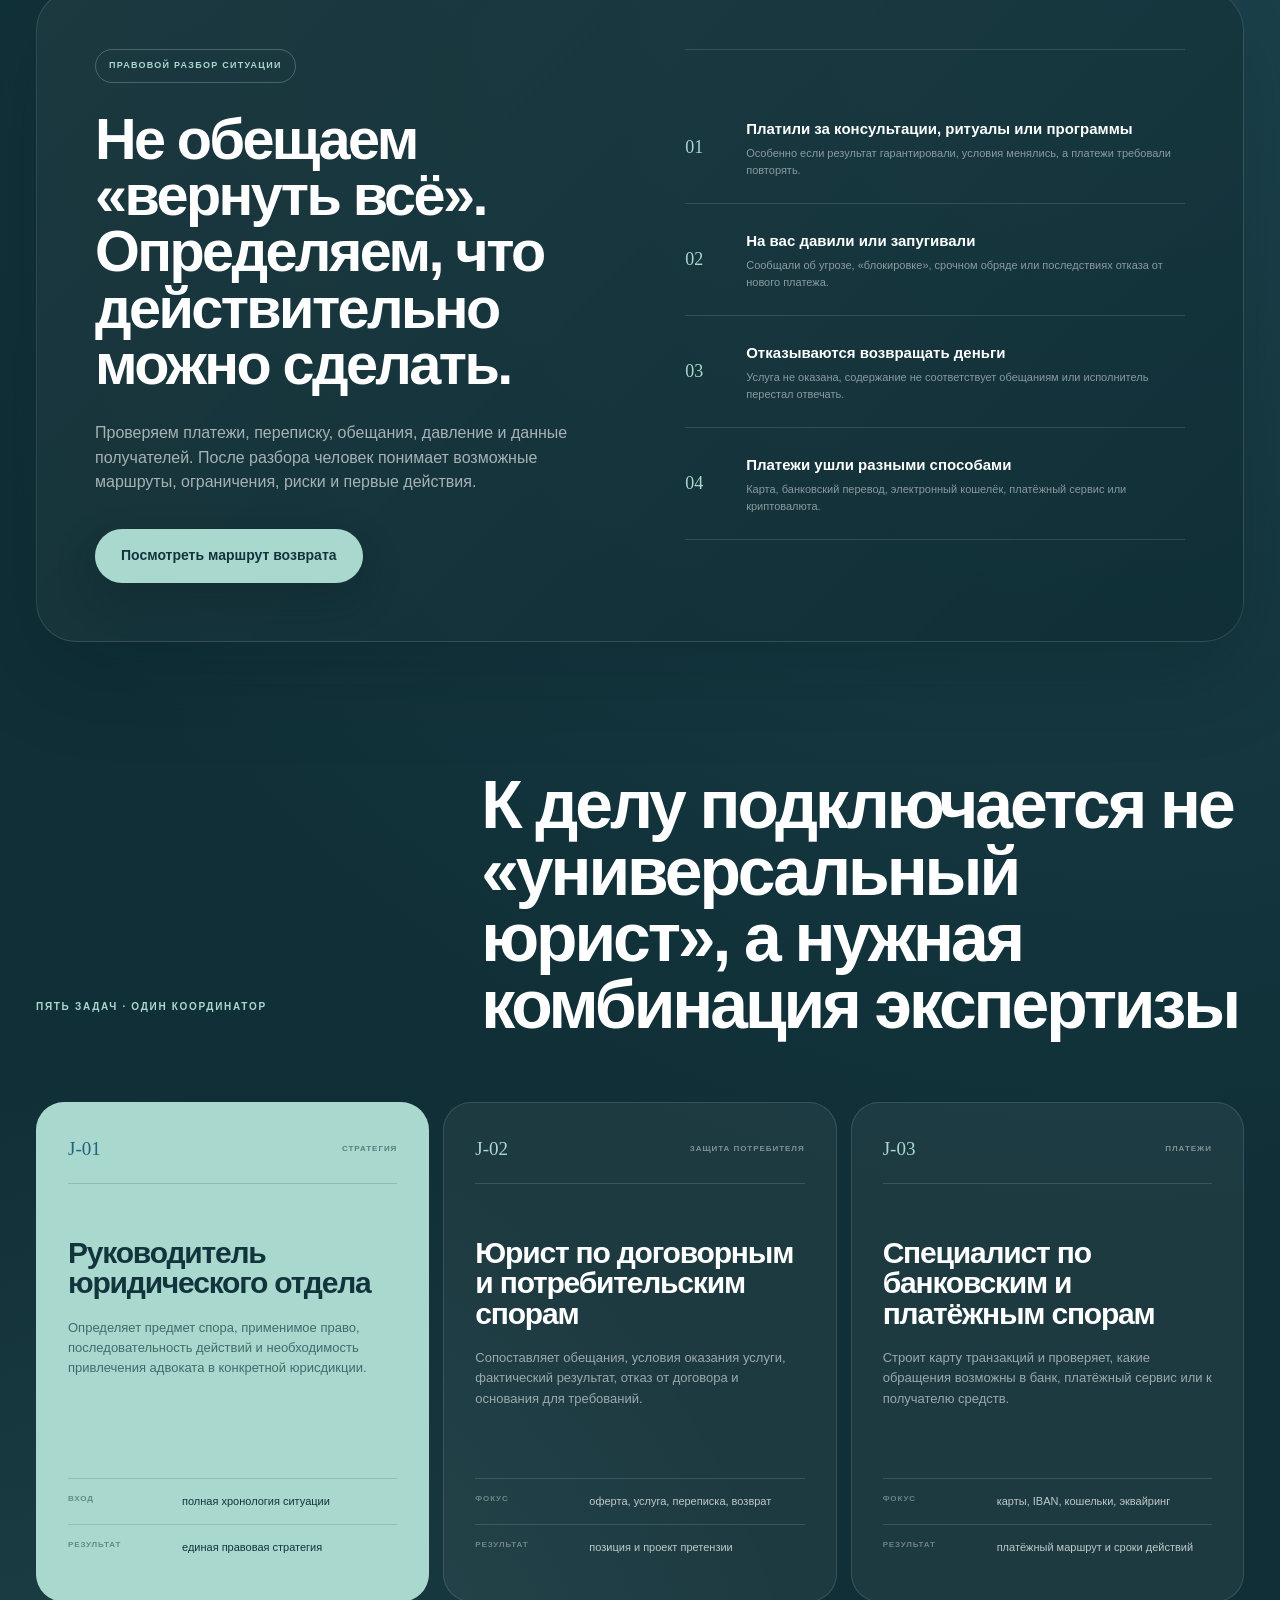
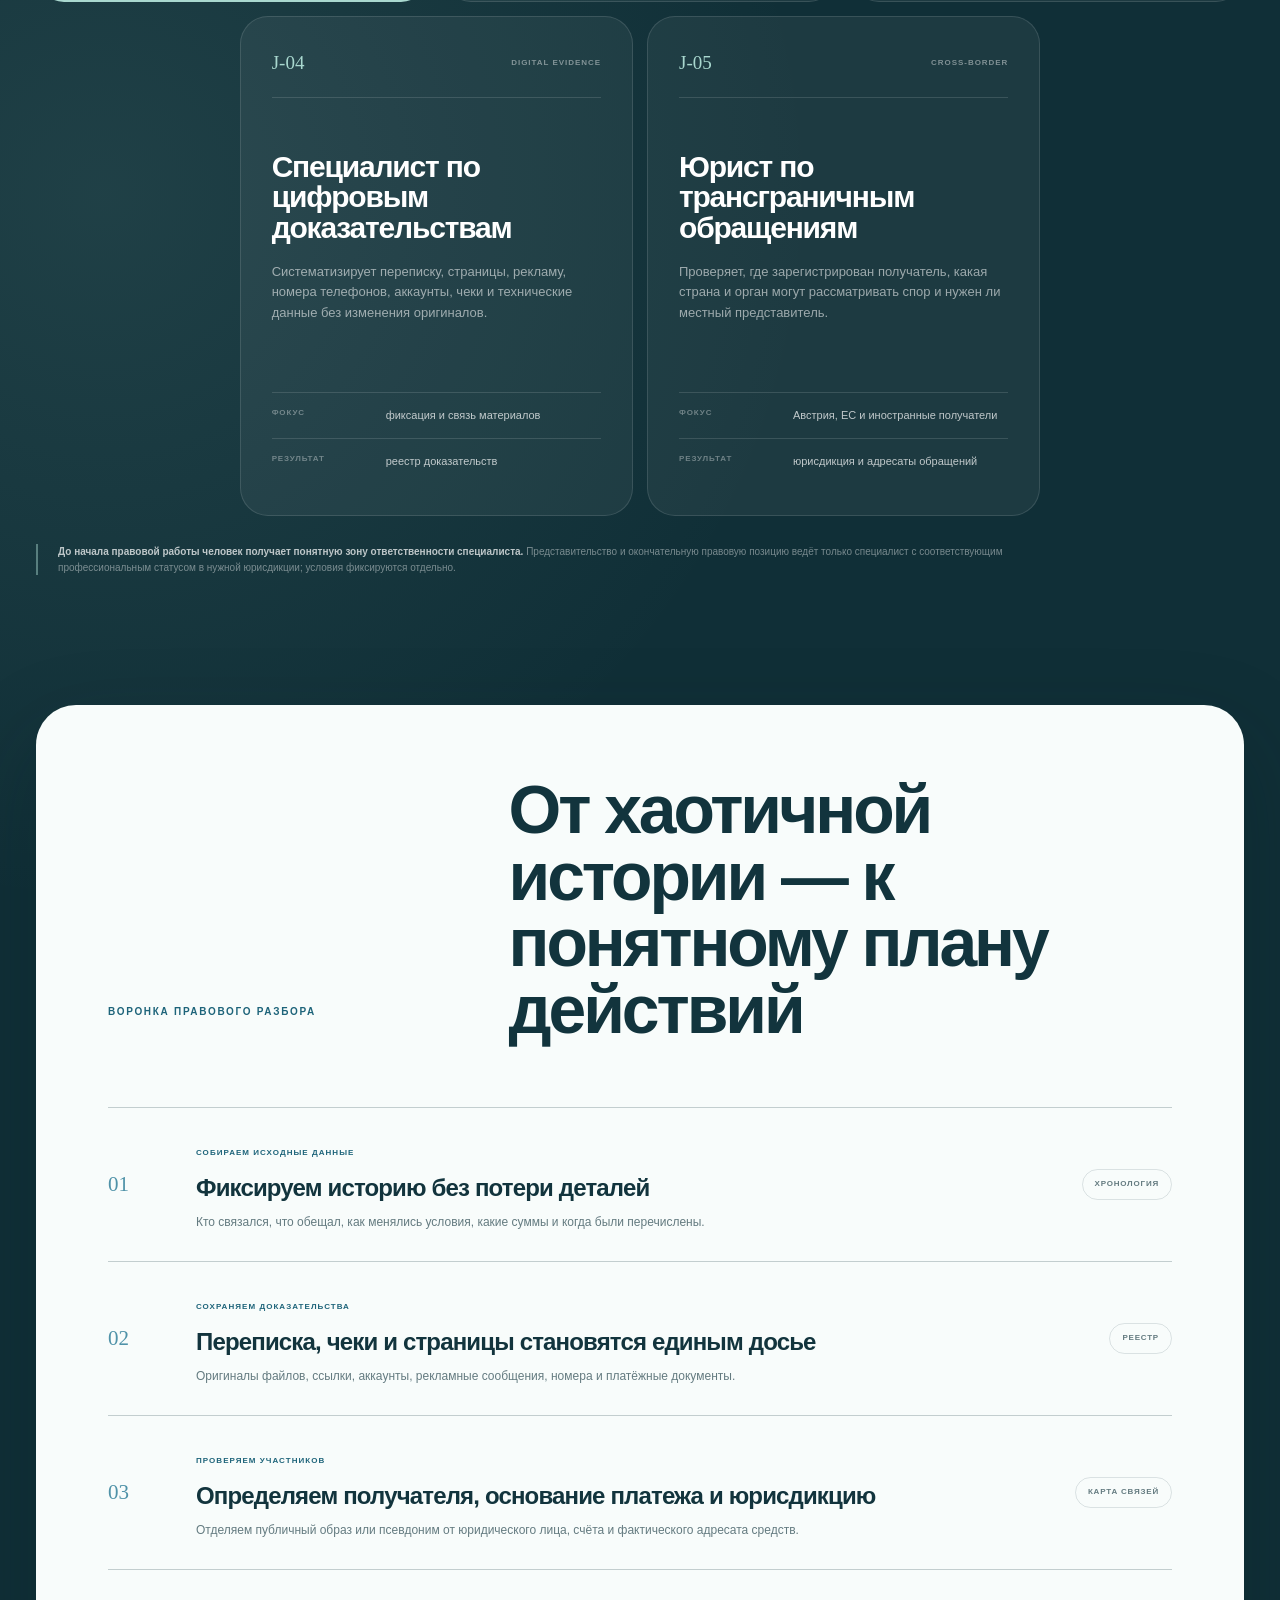
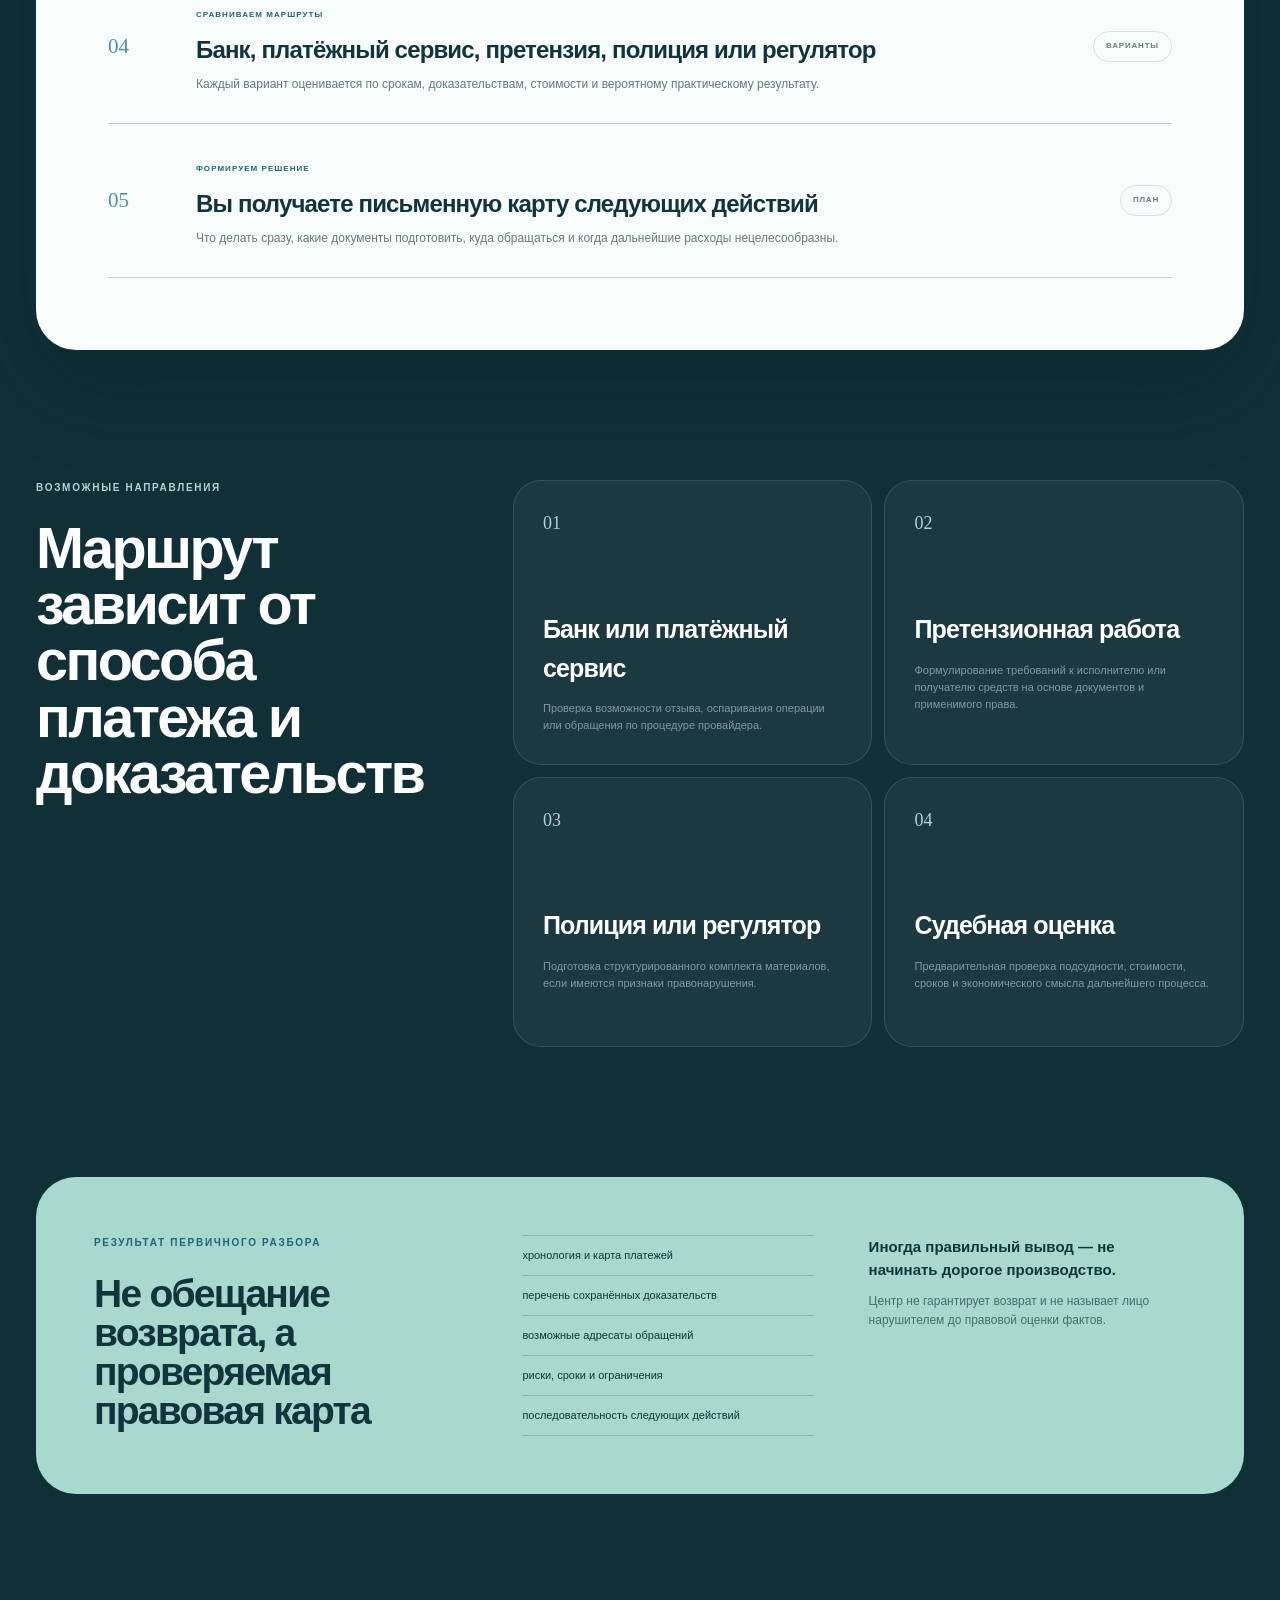
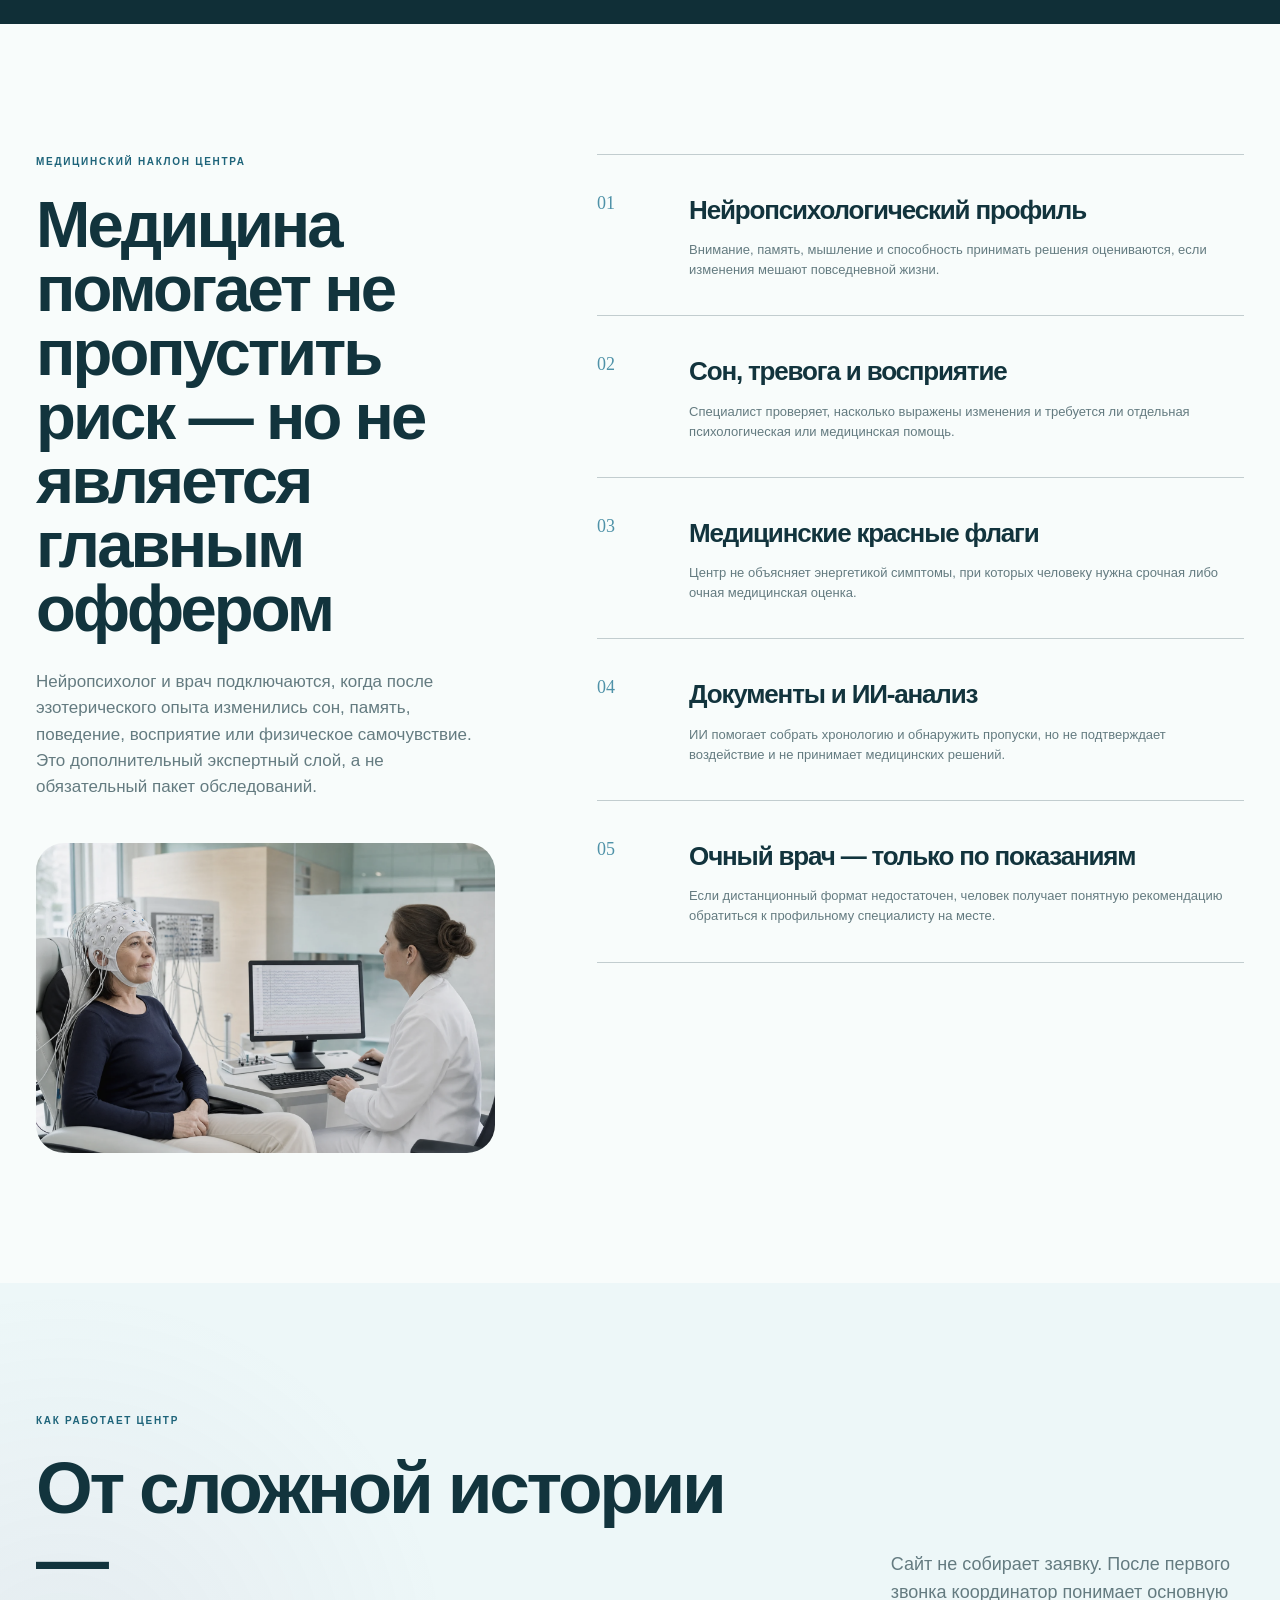
==== commit 75546d7e: "Add Elena Weiss credentials and career" ====
--- a/index.html
+++ b/index.html
@@ -187,8 +187,8 @@
         <div class="specialist-grid reveal-group">
           <article class="specialist-card specialist-card--lead specialist-card--energy-lead specialist-card--portrait" id="energy-specialist">
             <div class="specialist-card-top"><span>BIO</span><small>Основное направление центра</small></div>
-            <figure class="specialist-photo"><img src="assets/specialist-rimma-weiss-v3.webp" alt="Вейс Римма, биоэнергетик и соучредитель школы Высшее мастерство энергии" width="768" height="1152" loading="lazy" decoding="async"></figure>
-            <p class="specialist-person">Вейс Римма</p>
+            <figure class="specialist-photo"><img src="assets/specialist-rimma-weiss-v3.webp" alt="Елена Вейс, биоэнергетик и специалист по практикам осознанности" width="768" height="1152" loading="lazy" decoding="async"></figure>
+            <p class="specialist-person">Елена Вейс</p>
             <h3>Биоэнергетик, соучредитель школы «Высшее мастерство энергии»</h3>
             <p>Кандидат биологических наук, автор методики «Управление телом и разумом».</p>
             <dl><div><dt>Фокус</dt><dd>ощущение чужого влияния, истощение, страх, внутреннее напряжение</dd></div><div><dt>Результат</dt><dd>безопасный план восстановления без запугивания и зависимости от сеансов</dd></div></dl>
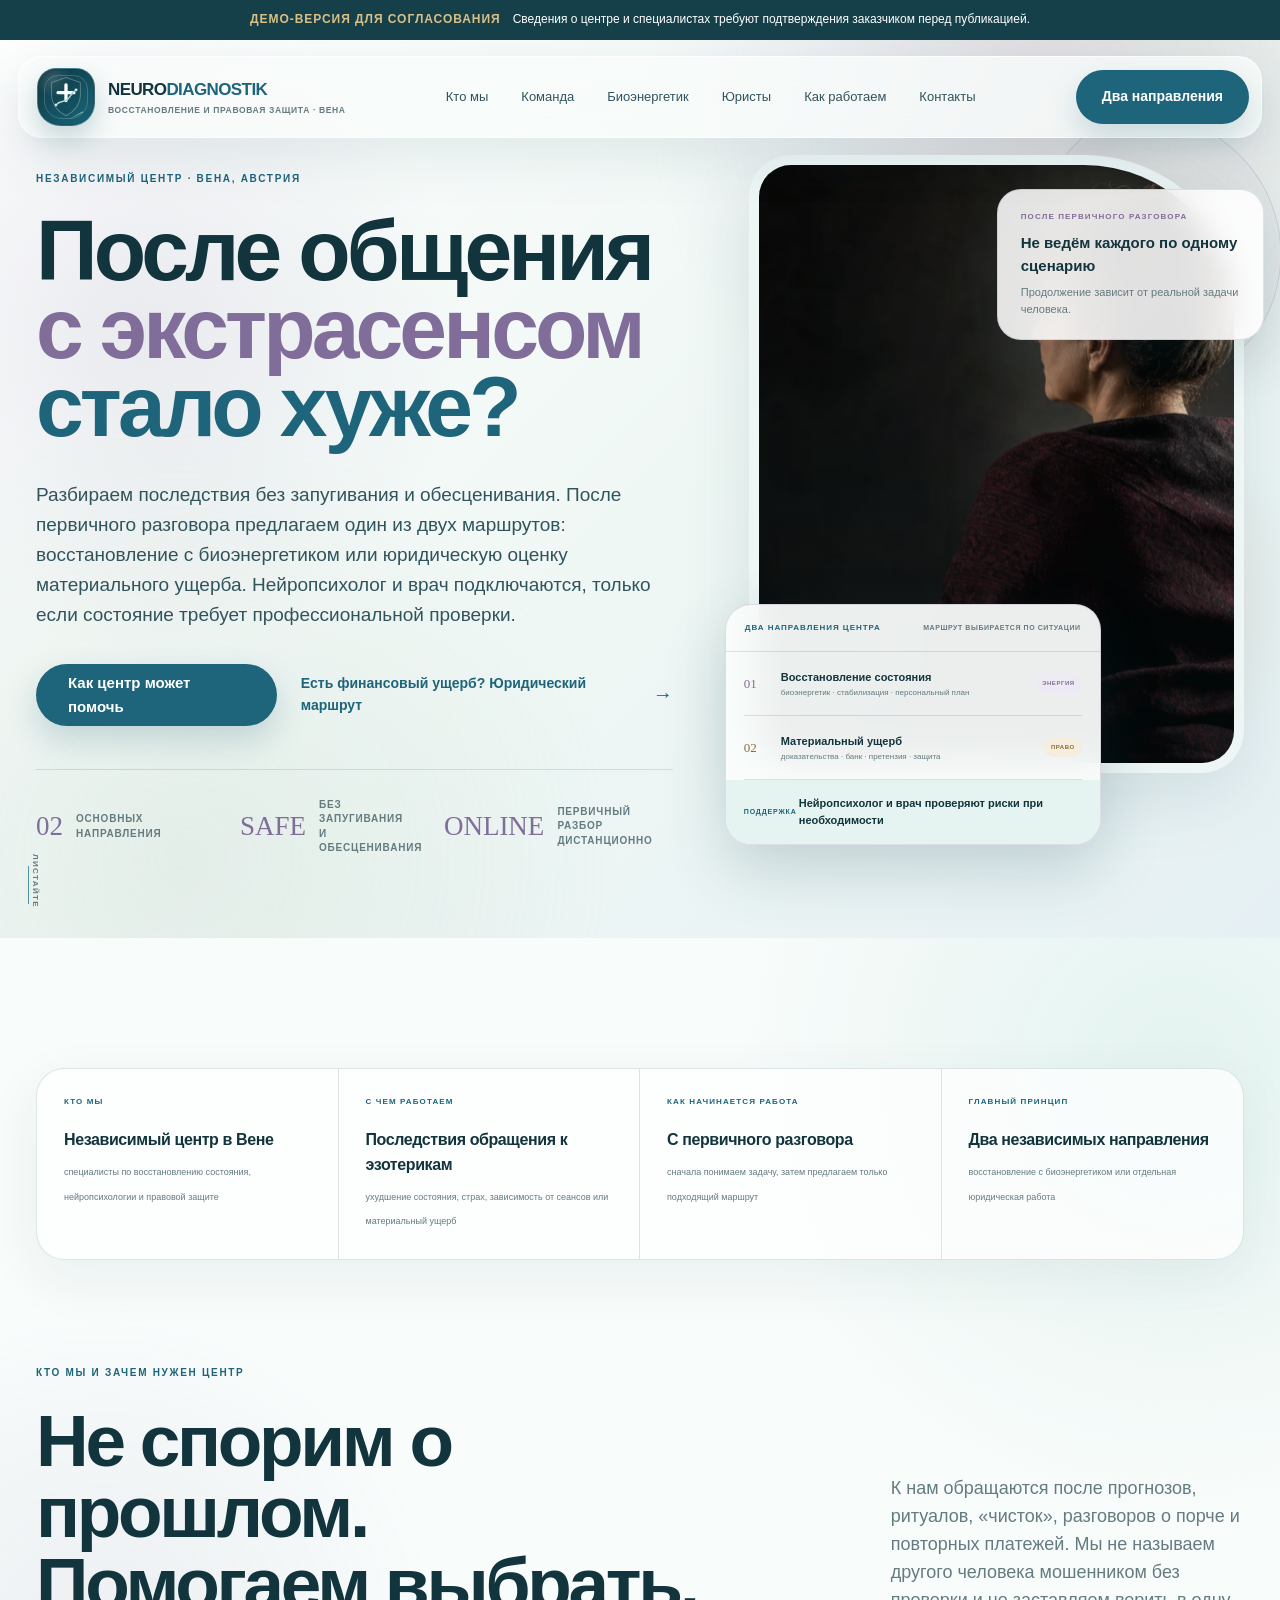
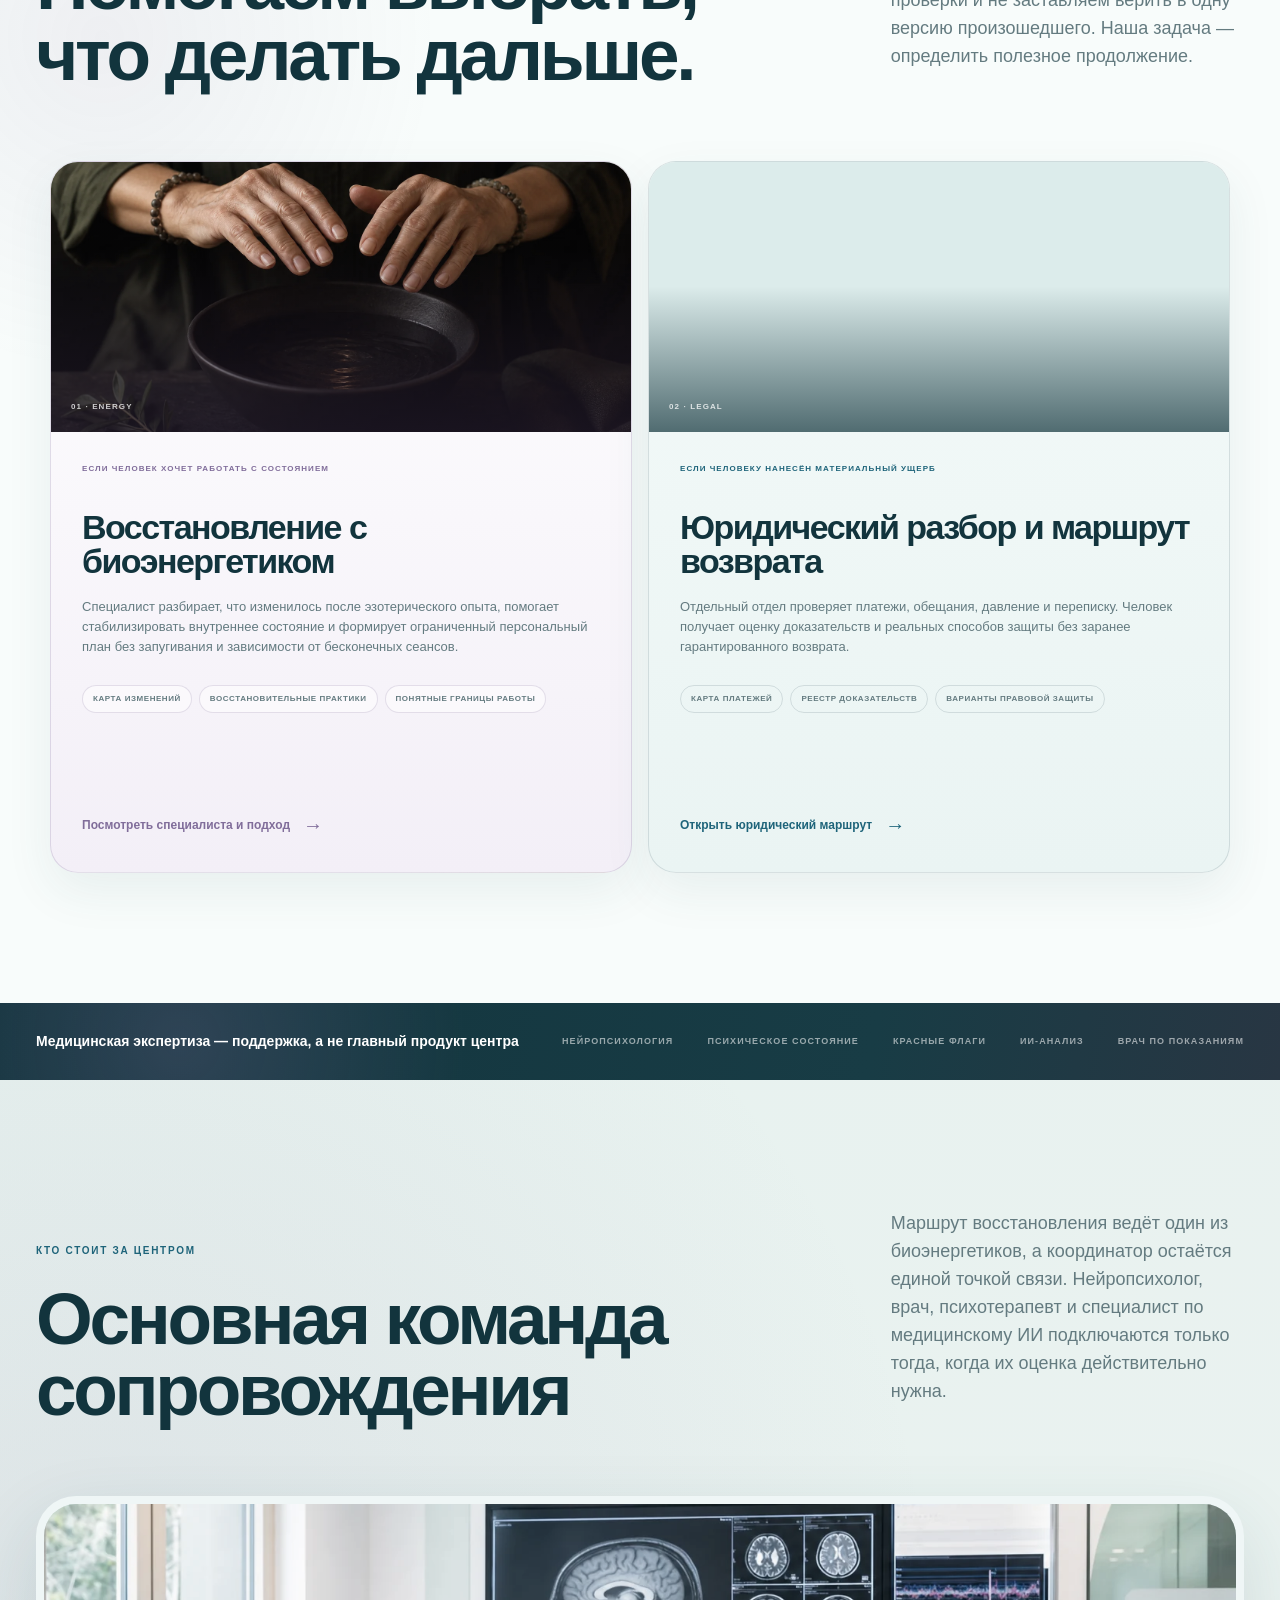
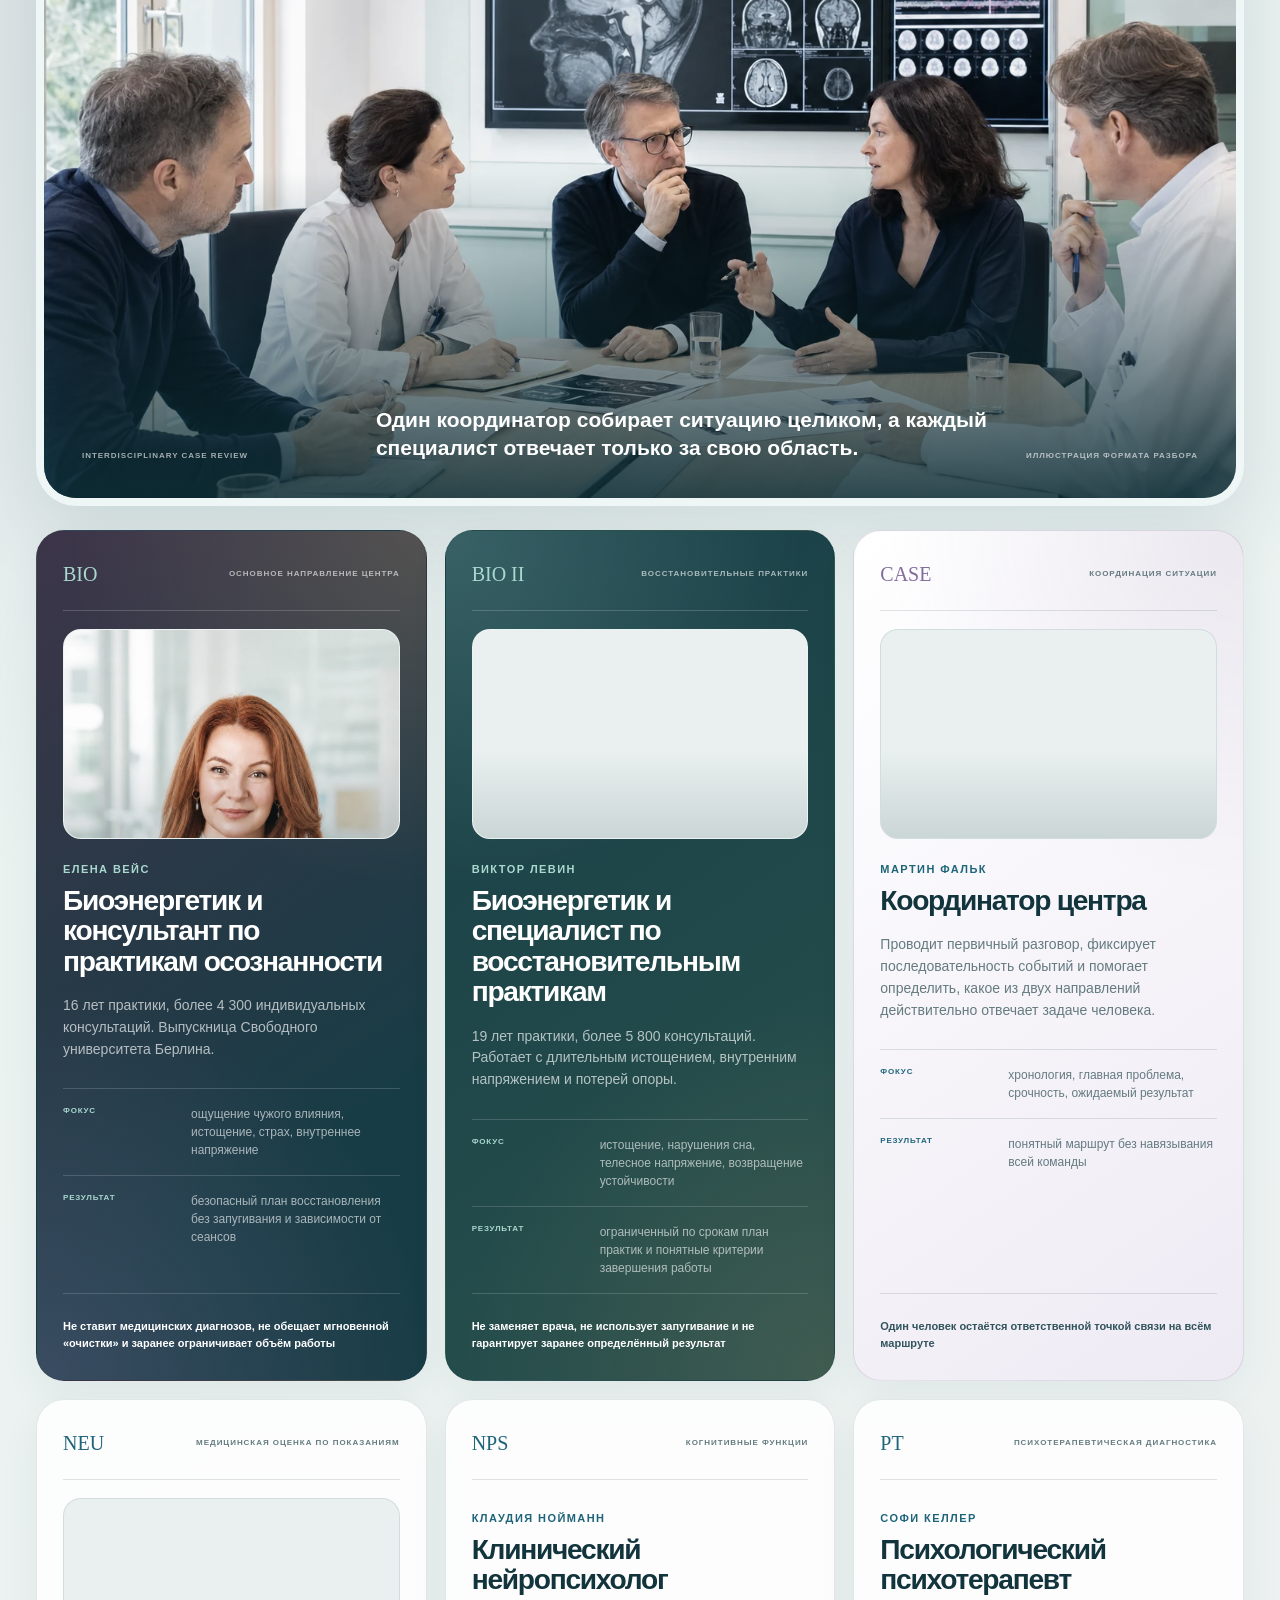
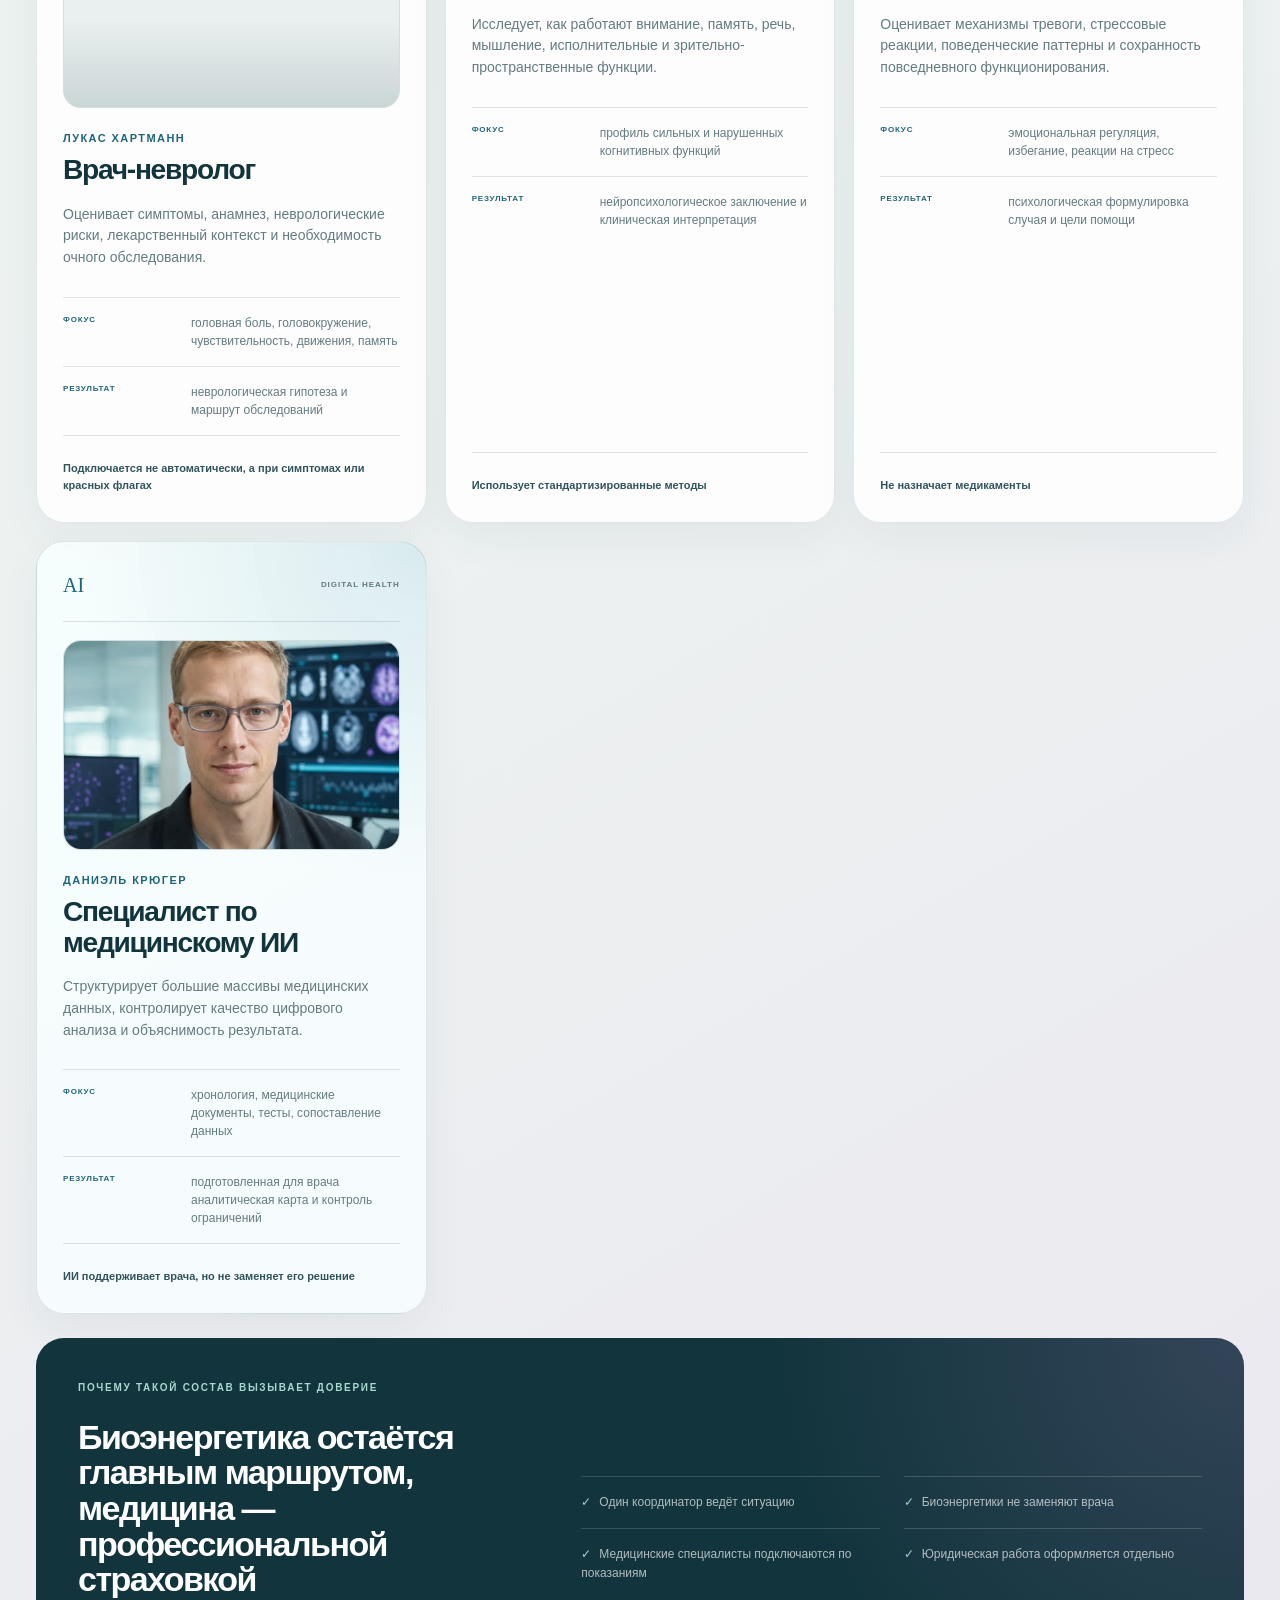
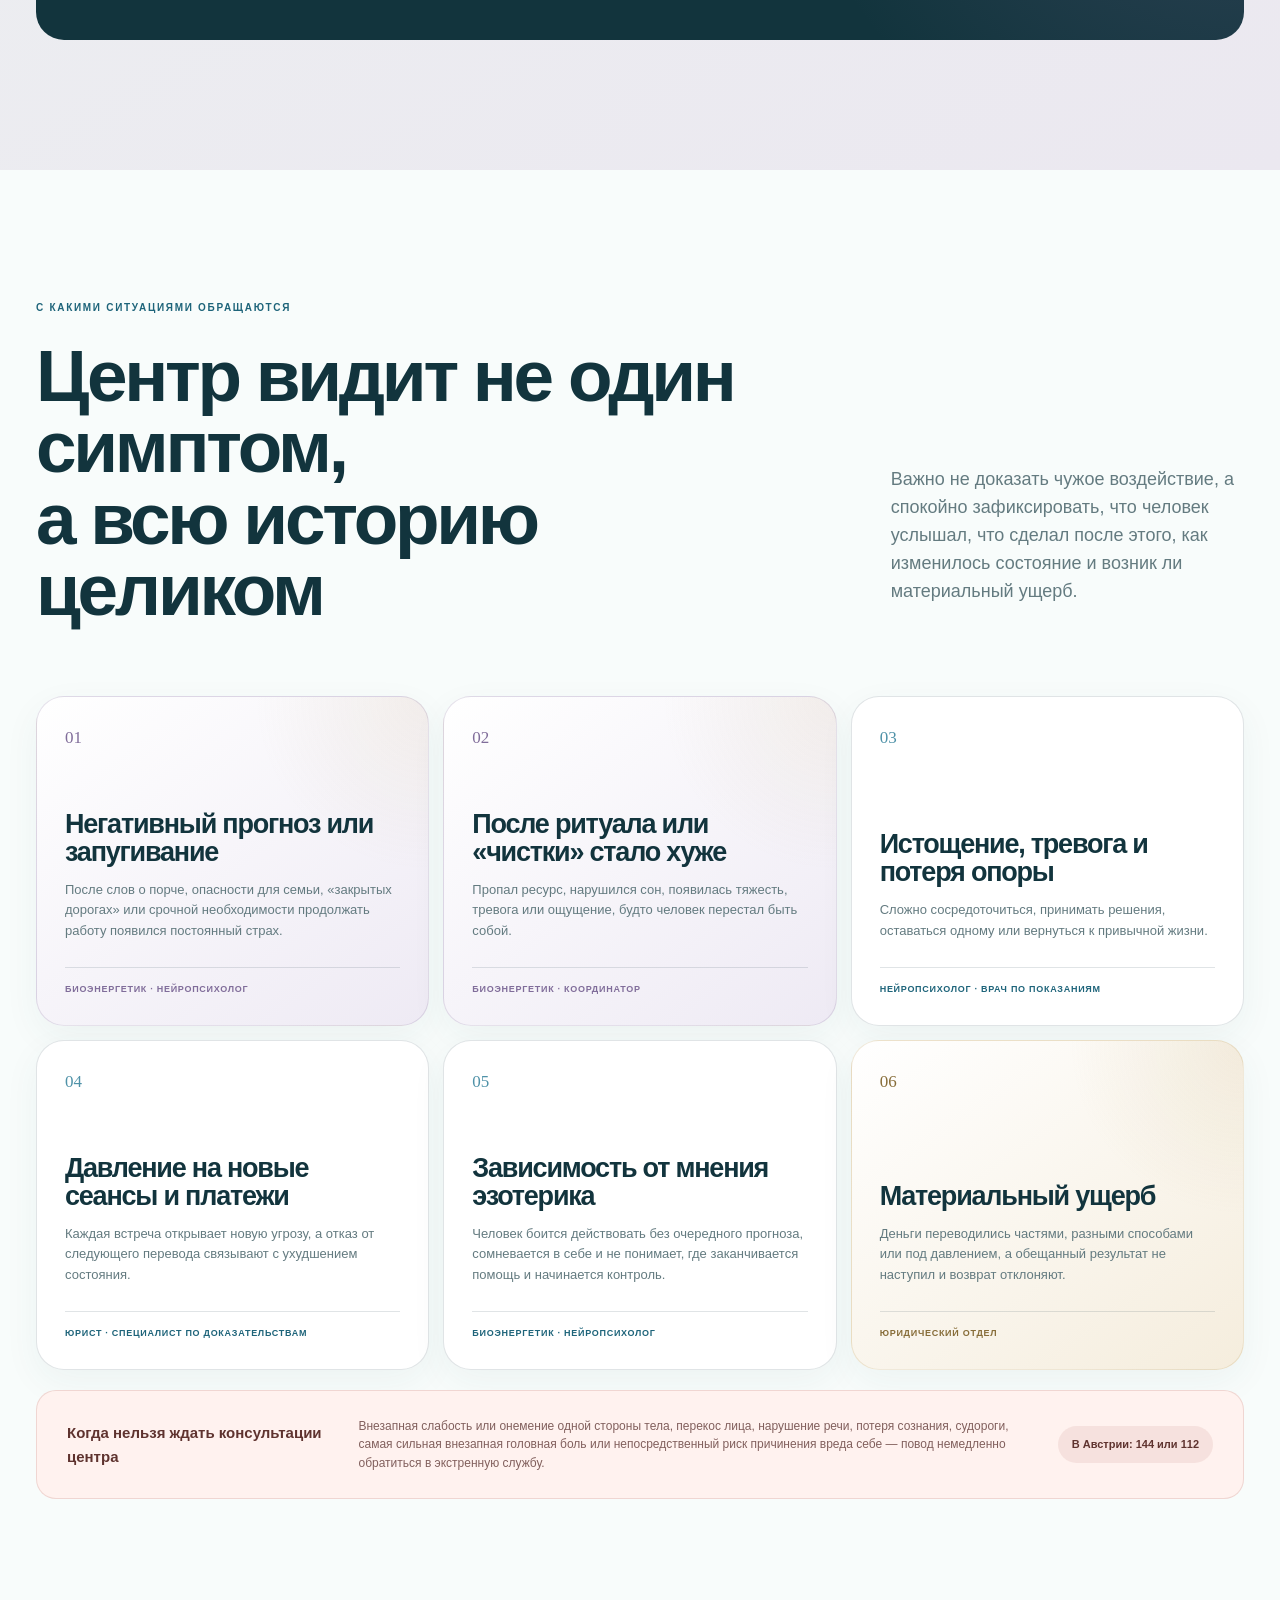
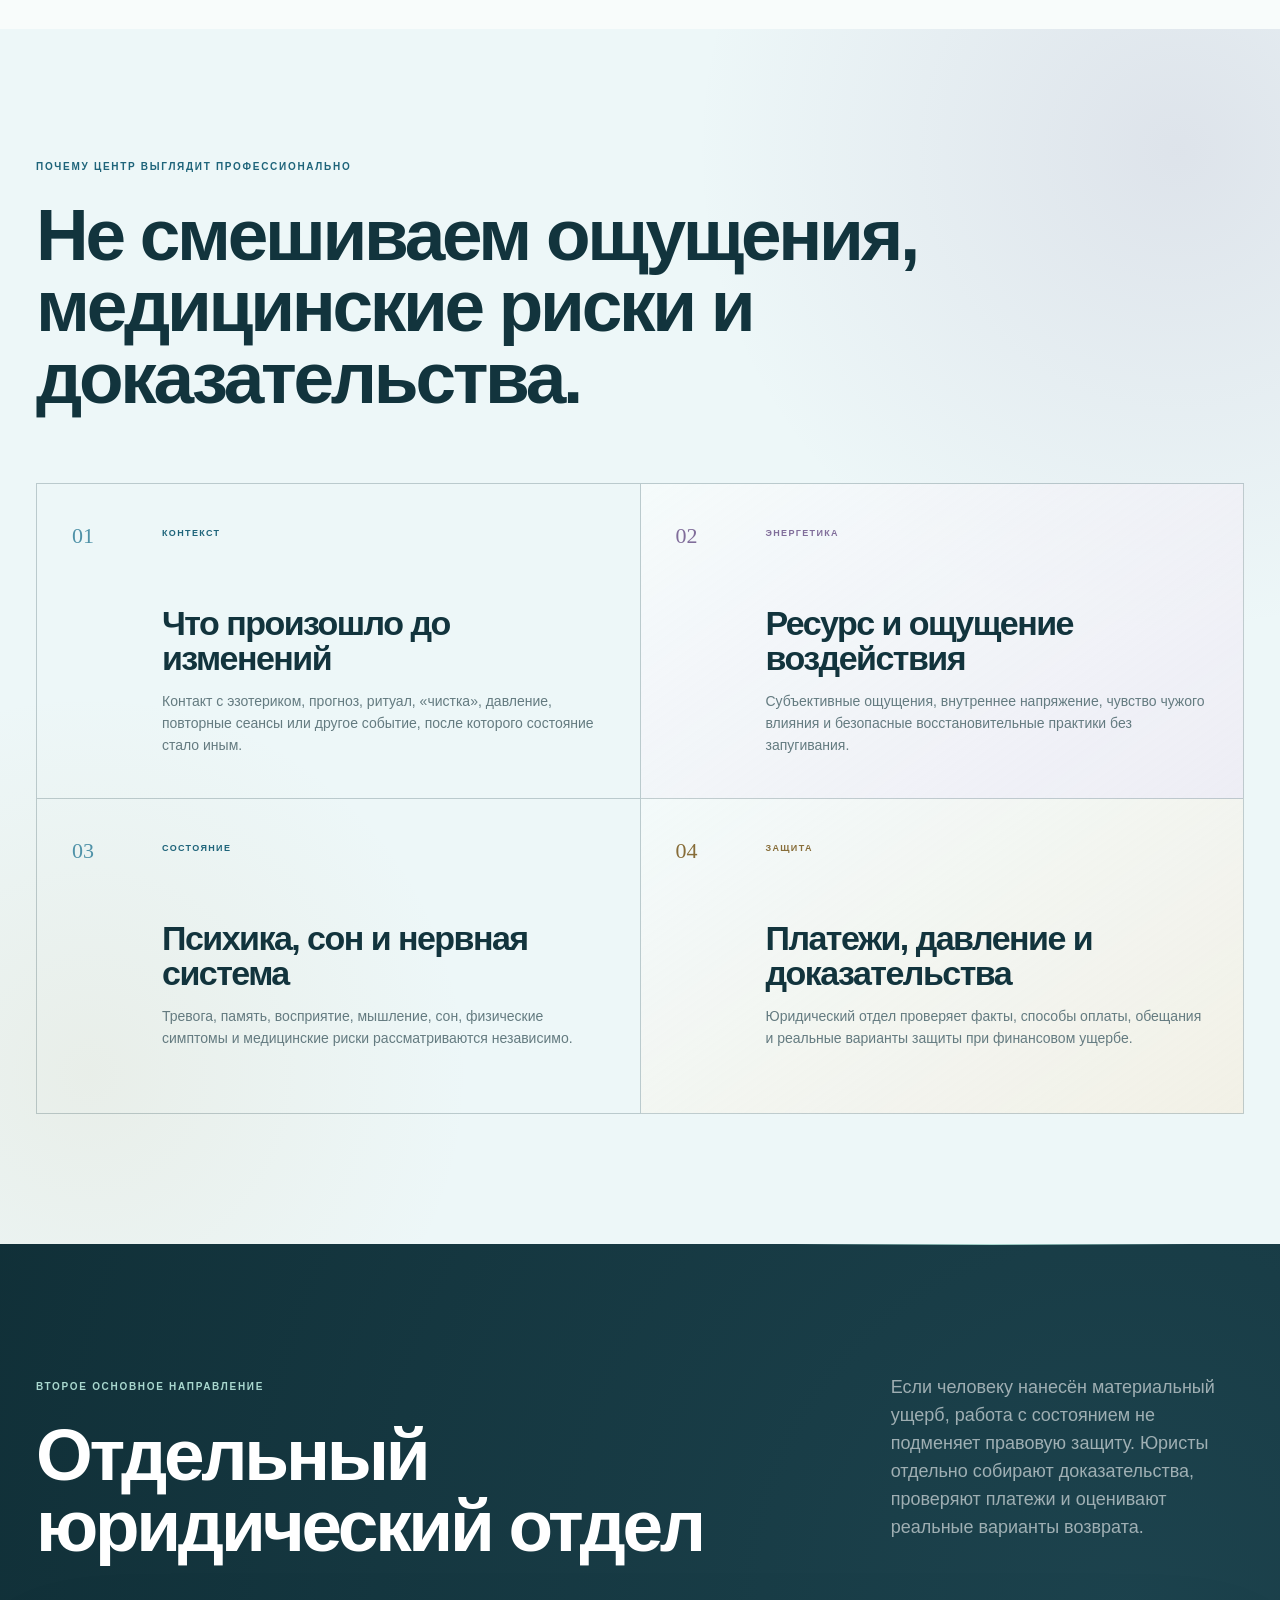
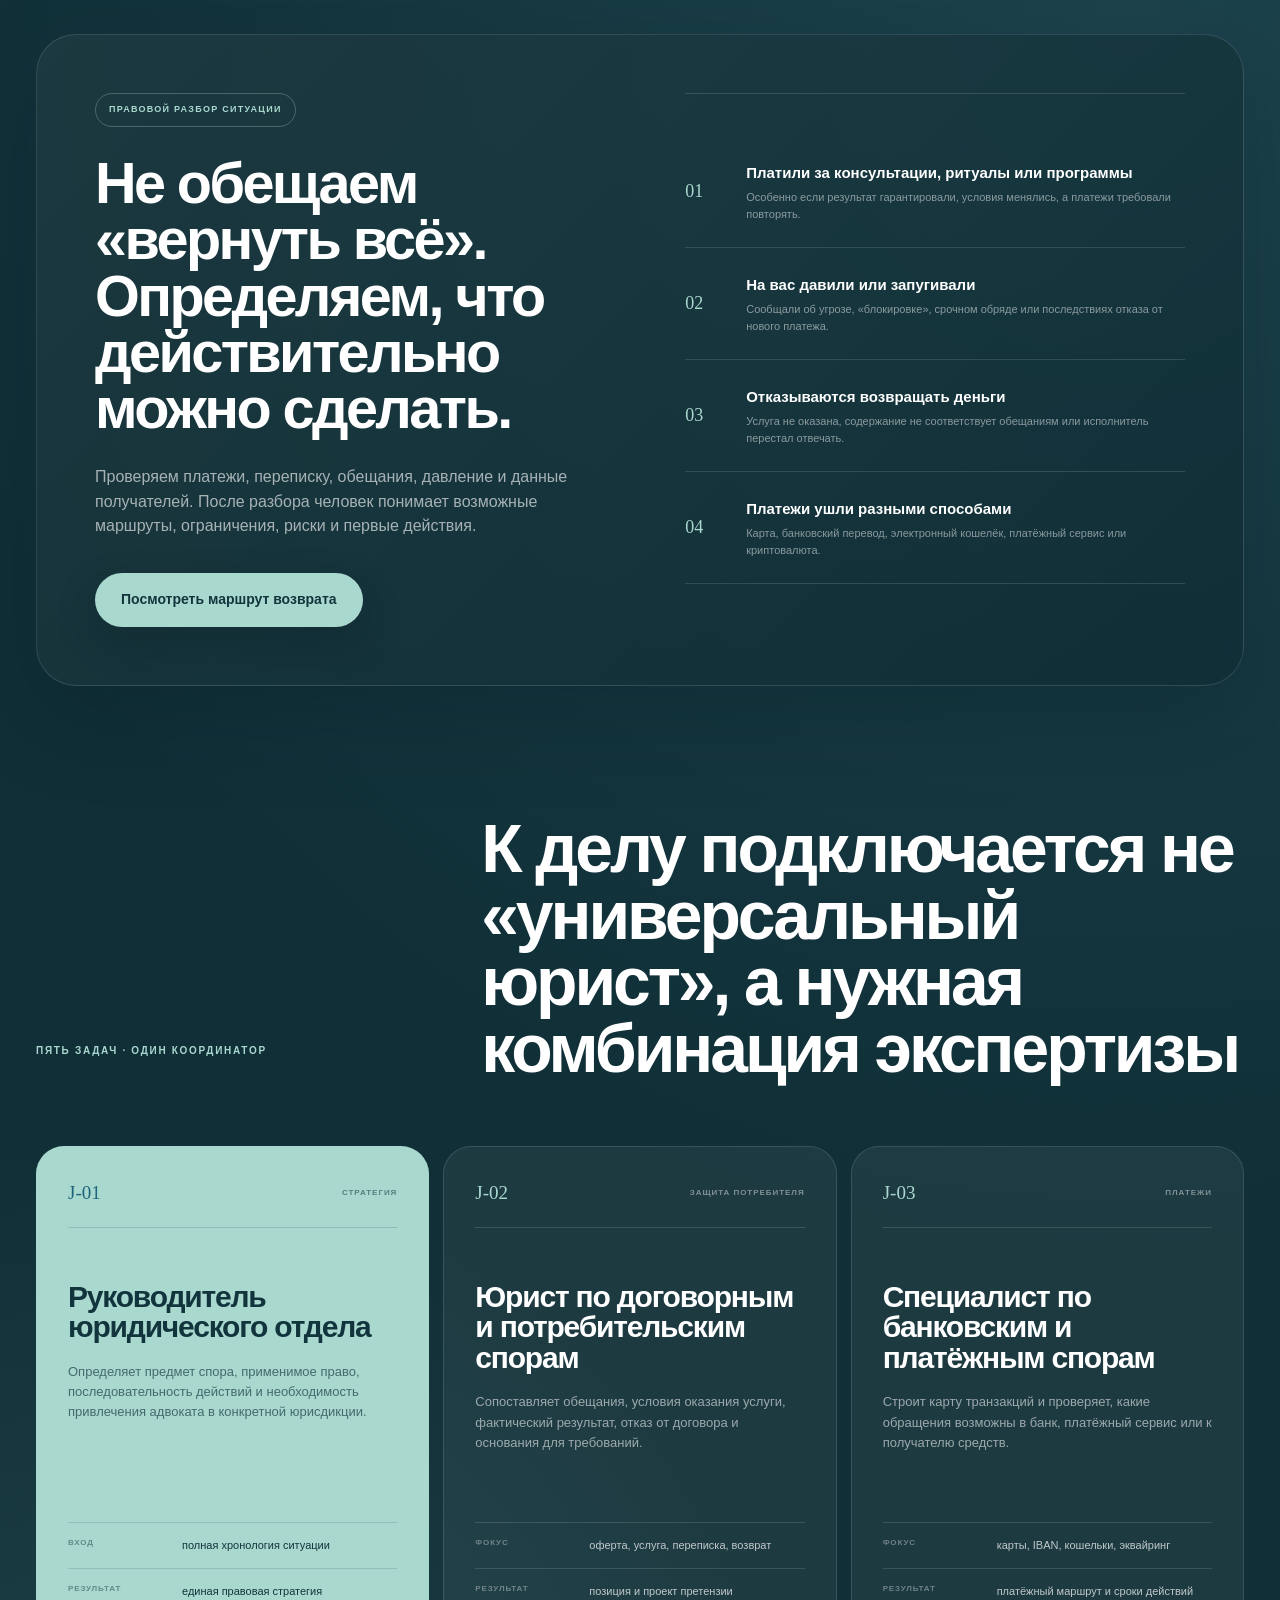
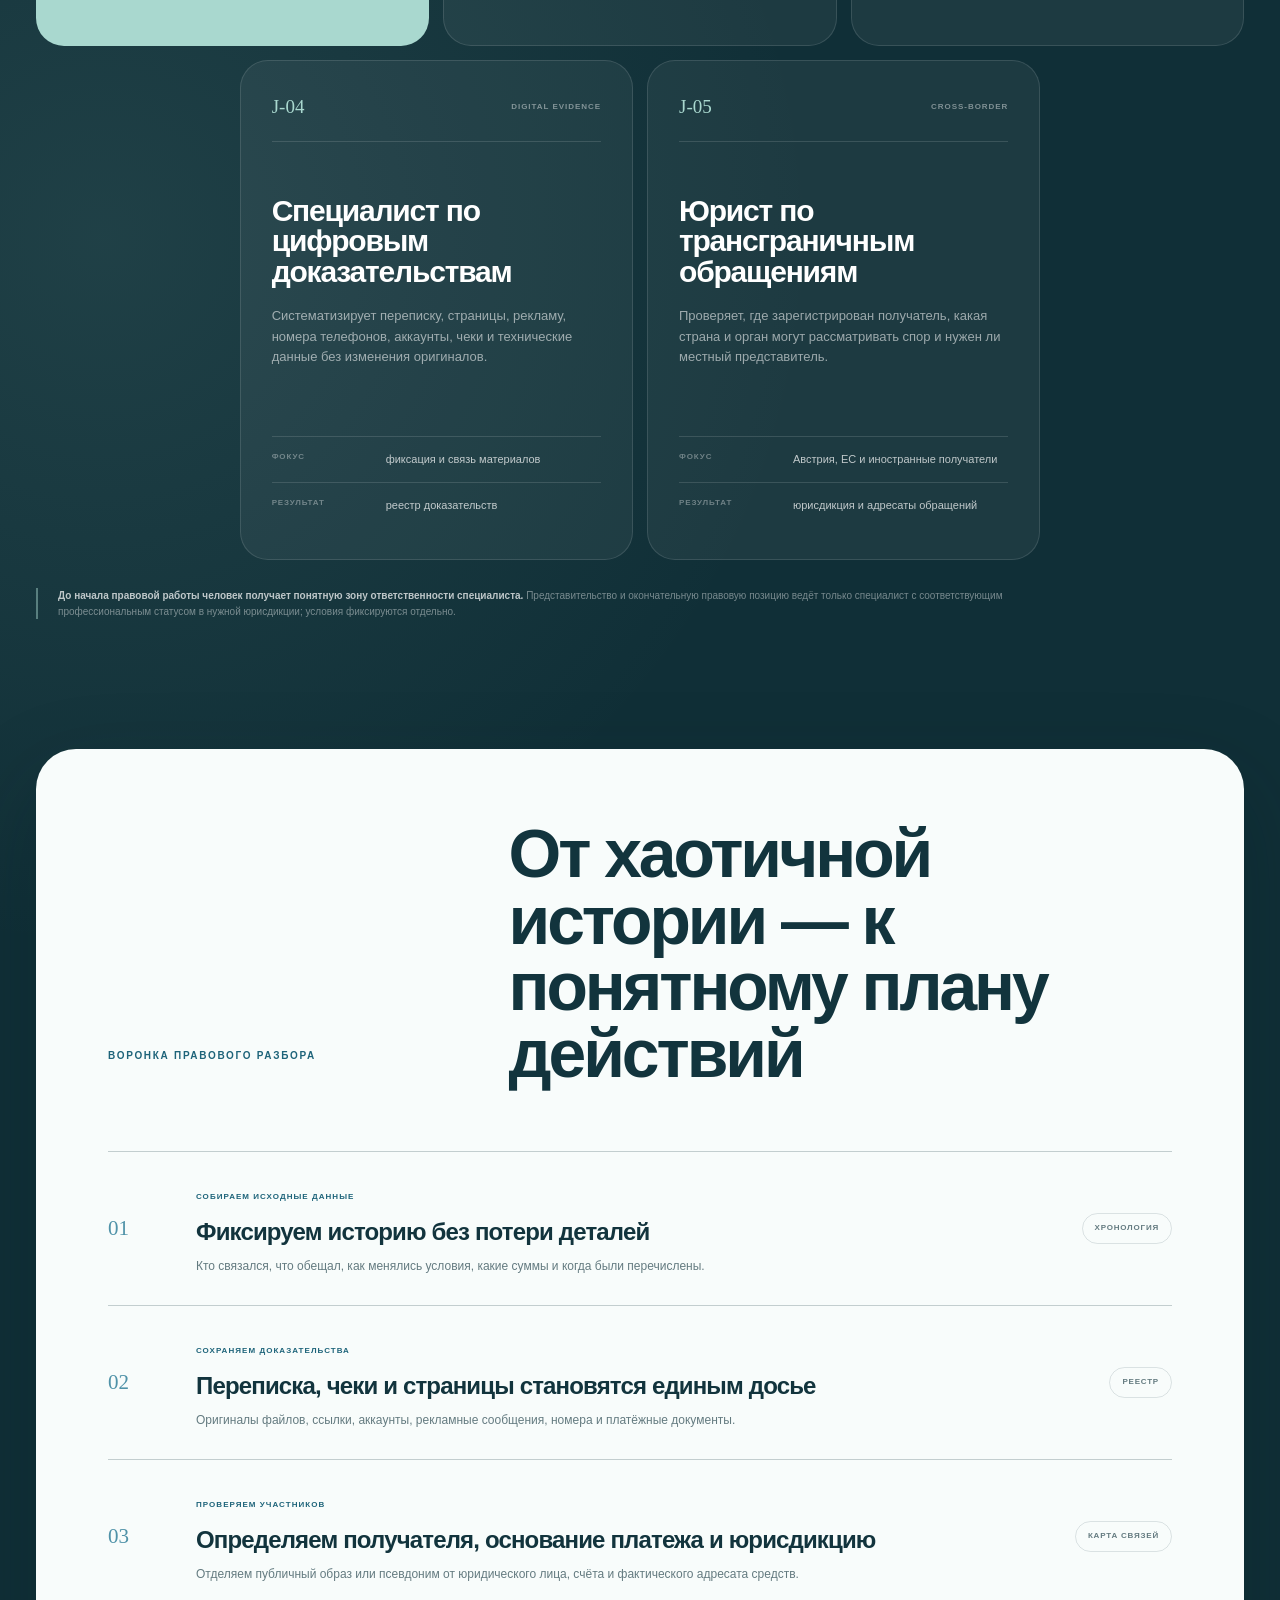
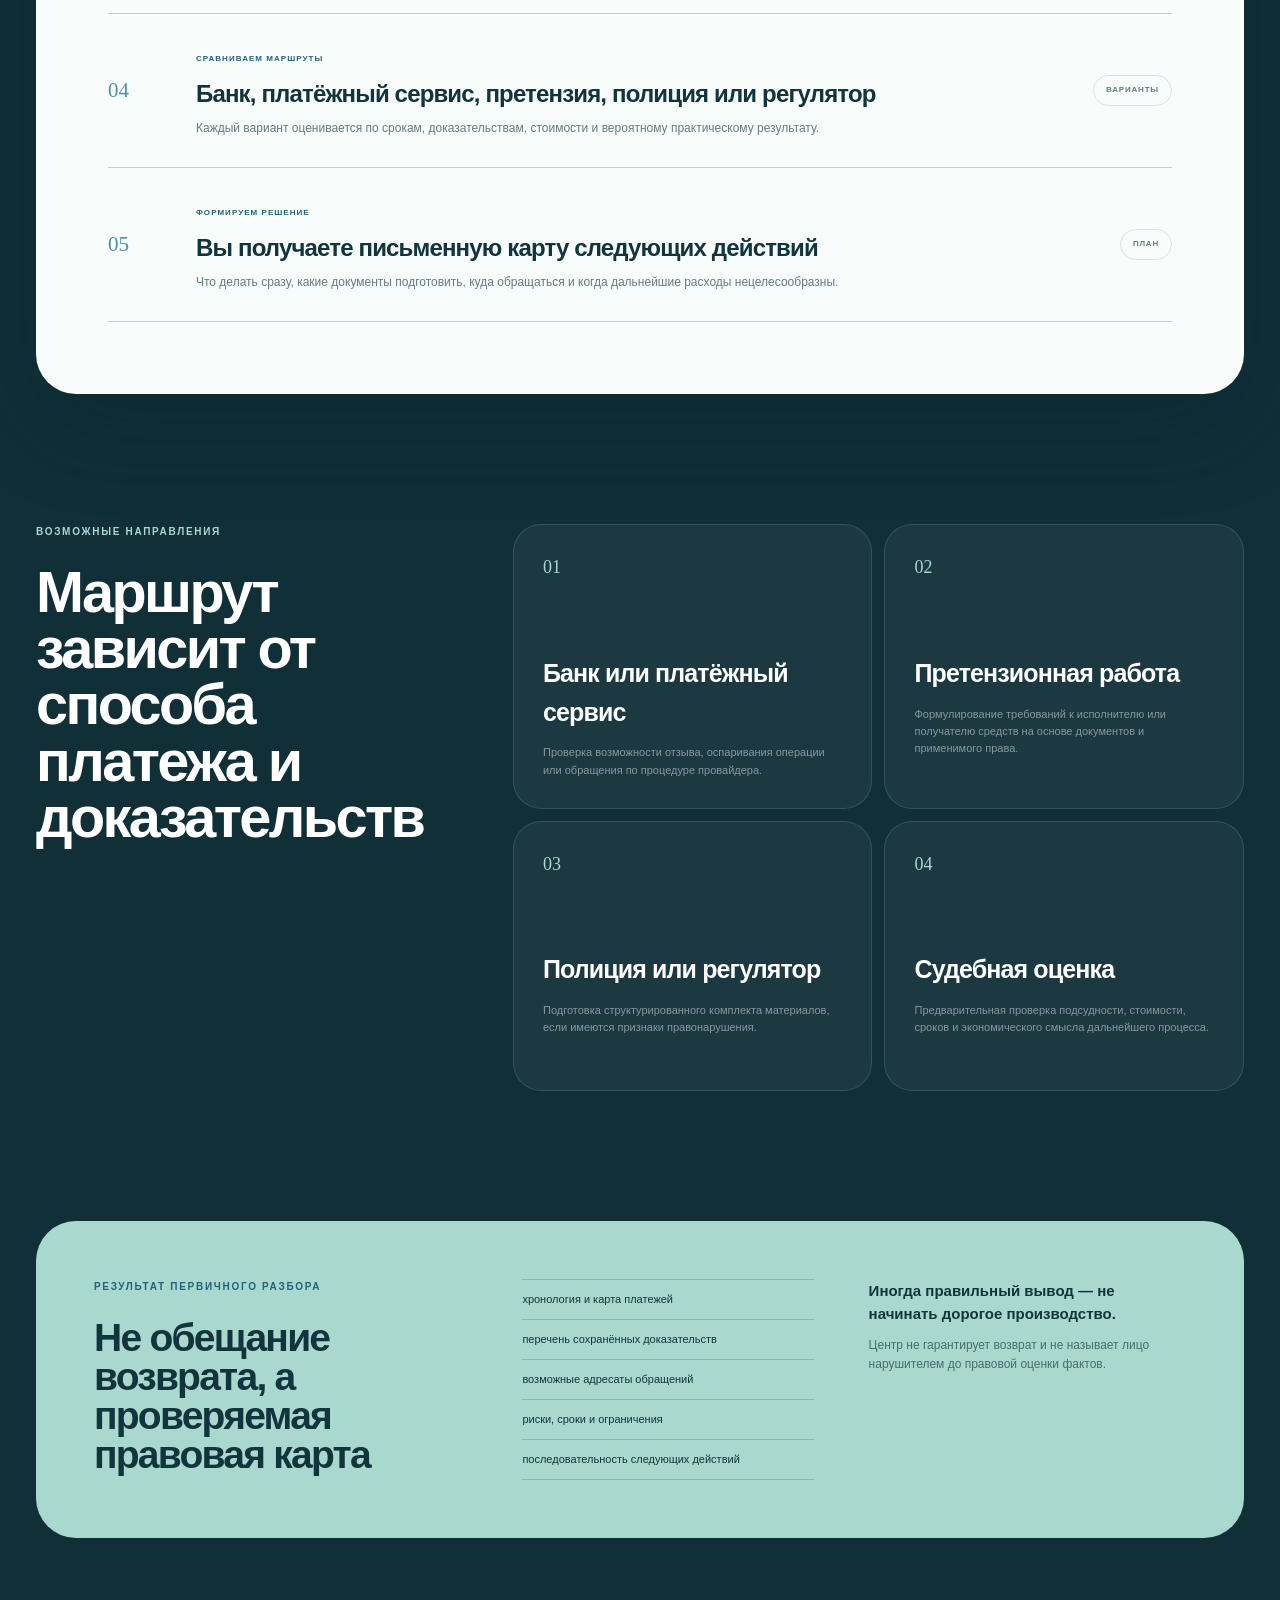
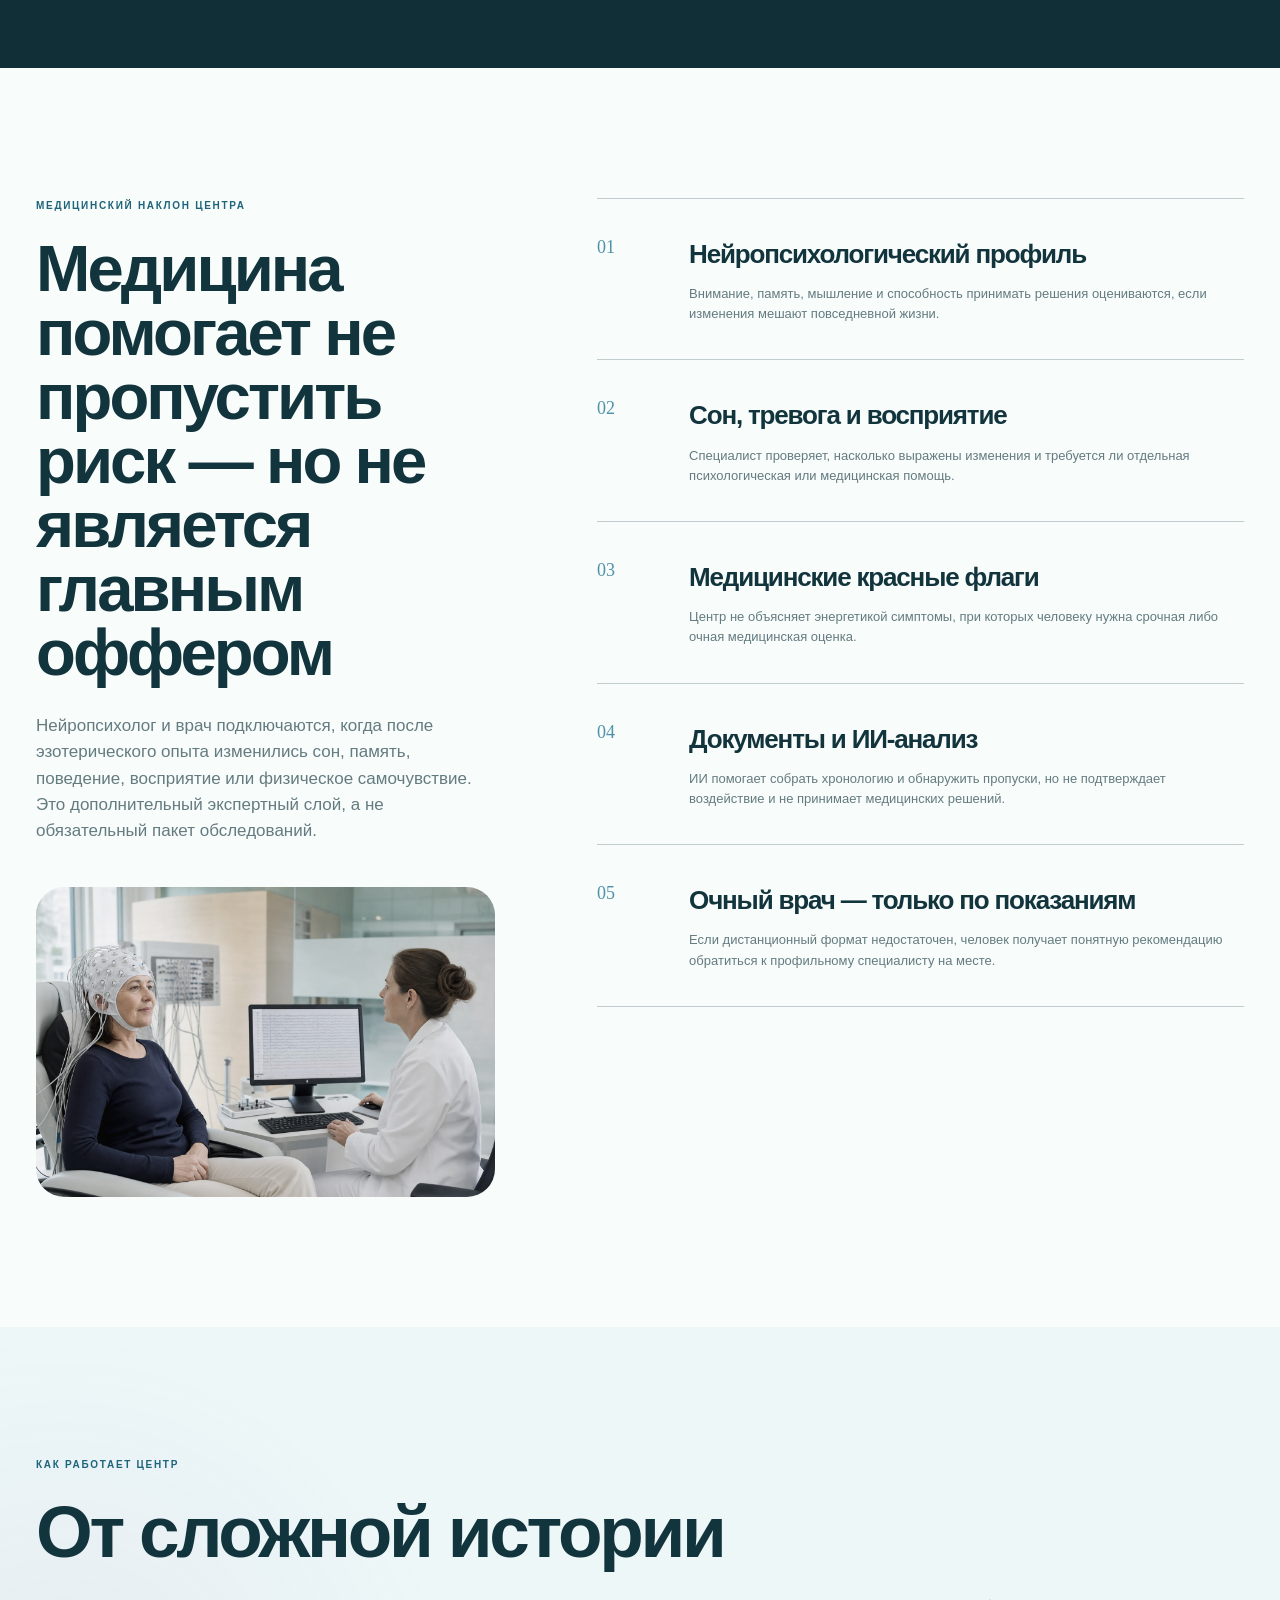
==== commit 1c6f0165: "Normalize specialist directory cards" ====
--- a/index.html
+++ b/index.html
@@ -13,6 +13,7 @@
   <title>NEURODIAGNOSTIK — восстановление после эзотерического воздействия и юридическая защита</title>
   <link rel="icon" href="favicon.svg" type="image/svg+xml">
   <link rel="stylesheet" href="medical.css?v=20260718-5">
+  <link rel="stylesheet" href="directory-fix.css?v=20260721-1">
   <script src="medical.js" defer></script>
 </head>
 <body class="preview-mode">
@@ -189,8 +190,8 @@
             <div class="specialist-card-top"><span>BIO</span><small>Основное направление центра</small></div>
             <figure class="specialist-photo"><img src="assets/specialist-rimma-weiss-v3.webp" alt="Елена Вейс, биоэнергетик и специалист по практикам осознанности" width="768" height="1152" loading="lazy" decoding="async"></figure>
             <p class="specialist-person">Елена Вейс</p>
-            <h3>Биоэнергетик, соучредитель школы «Высшее мастерство энергии»</h3>
-            <p>Кандидат биологических наук, автор методики «Управление телом и разумом».</p>
+            <h3>Биоэнергетик и консультант по практикам осознанности</h3>
+            <p>16 лет практики, более 4 300 индивидуальных консультаций. Выпускница Свободного университета Берлина.</p>
             <dl><div><dt>Фокус</dt><dd>ощущение чужого влияния, истощение, страх, внутреннее напряжение</dd></div><div><dt>Результат</dt><dd>безопасный план восстановления без запугивания и зависимости от сеансов</dd></div></dl>
             <b>Не ставит медицинских диагнозов, не обещает мгновенной «очистки» и заранее ограничивает объём работы</b>
           </article>
@@ -199,7 +200,7 @@
             <figure class="specialist-photo"><img src="assets/specialist-valeriy.webp" alt="Виктор Левин, биоэнергетик и специалист по восстановительным практикам" width="768" height="662" loading="lazy" decoding="async"></figure>
             <p class="specialist-person">Виктор Левин</p>
             <h3>Биоэнергетик и специалист по восстановительным практикам</h3>
-            <p>Работает с длительным истощением, внутренним напряжением и потерей опоры после эзотерических консультаций. Помогает выстроить спокойный дистанционный режим практик.</p>
+            <p>19 лет практики, более 5 800 консультаций. Работает с длительным истощением, внутренним напряжением и потерей опоры.</p>
             <dl><div><dt>Фокус</dt><dd>истощение, нарушения сна, телесное напряжение, возвращение устойчивости</dd></div><div><dt>Результат</dt><dd>ограниченный по срокам план практик и понятные критерии завершения работы</dd></div></dl>
             <b>Не заменяет врача, не использует запугивание и не гарантирует заранее определённый результат</b>
           </article>
--- a/directory-fix.css
+++ b/directory-fix.css
@@ -0,0 +1,51 @@
+/* Specialist directory: consistent scale, safe crops and responsive columns. */
+@media (min-width: 1181px) {
+  .specialist-grid { grid-template-columns: repeat(3, minmax(0, 1fr)); gap: 18px; }
+  .specialist-grid > .specialist-card,
+  .specialist-grid > .specialist-card--lead,
+  .specialist-grid > .specialist-card--wide,
+  .specialist-grid > .specialist-card--energy-lead,
+  .specialist-grid > .specialist-card--energy-secondary { grid-column: auto; }
+}
+
+.specialist-card {
+  min-width: 0;
+  min-height: 520px;
+  padding: 28px 26px;
+  overflow: hidden;
+}
+
+.specialist-photo {
+  height: auto;
+  aspect-ratio: 16 / 10;
+  background: #e9f0ef;
+}
+
+.specialist-photo img { transform: none; }
+.specialist-card:hover .specialist-photo img { transform: none; }
+.specialist-card--energy-lead .specialist-photo img { object-position: center 25%; }
+.specialist-card--energy-secondary .specialist-photo img { object-position: center 38%; }
+
+.specialist-card h3 {
+  max-width: 100%;
+  overflow-wrap: anywhere;
+  font-size: clamp(28px, 2.2vw, 34px);
+  line-height: 1.08;
+}
+
+@media (min-width: 761px) and (max-width: 1180px) {
+  .specialist-grid { grid-template-columns: repeat(2, minmax(0, 1fr)); }
+  .specialist-grid > .specialist-card,
+  .specialist-grid > .specialist-card--lead,
+  .specialist-grid > .specialist-card--wide,
+  .specialist-grid > .specialist-card--energy-lead,
+  .specialist-grid > .specialist-card--energy-secondary { grid-column: auto; }
+}
+
+@media (max-width: 760px) {
+  .specialist-card { min-height: auto; padding: 22px 18px; }
+  .specialist-photo { height: auto; aspect-ratio: 4 / 3; }
+  .specialist-card--energy-lead .specialist-photo { aspect-ratio: 3 / 4; max-height: 520px; }
+  .specialist-card--energy-lead .specialist-photo img { object-position: center 18%; }
+  .specialist-card h3 { font-size: 29px; }
+}
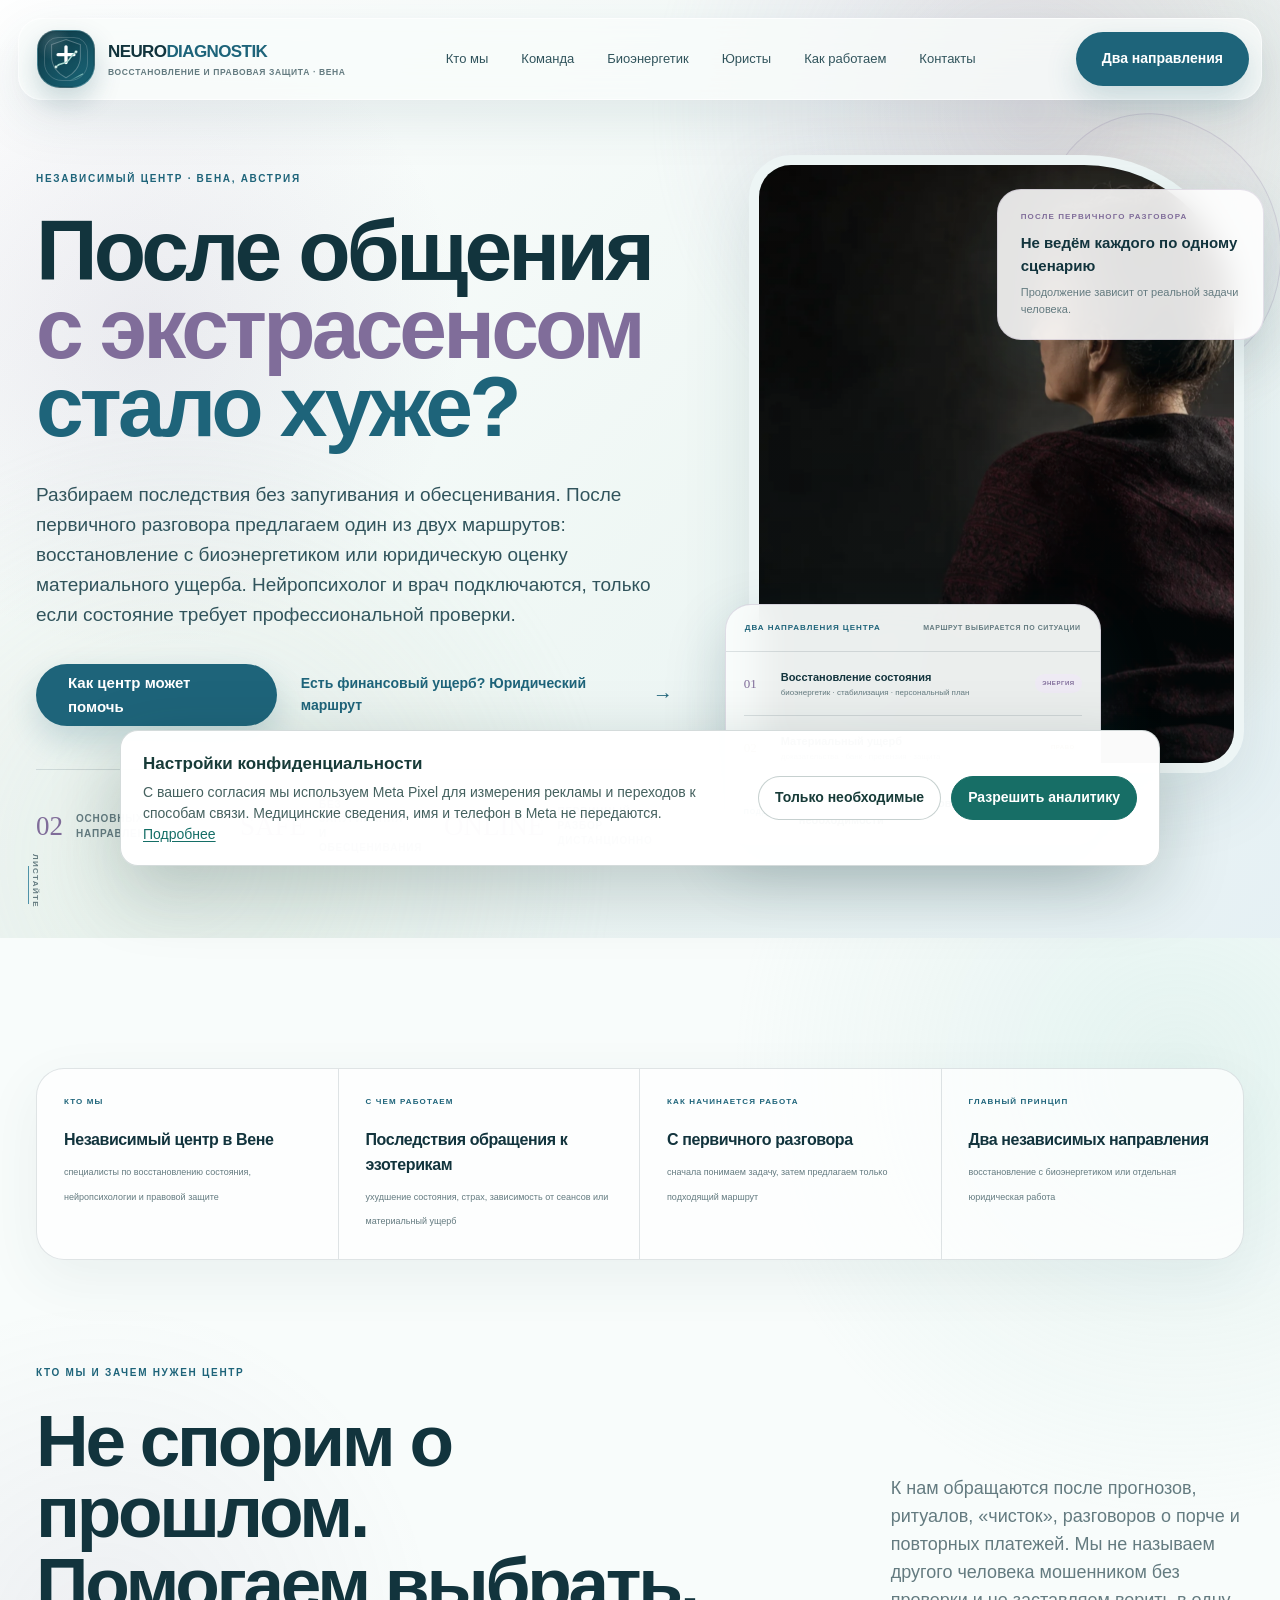
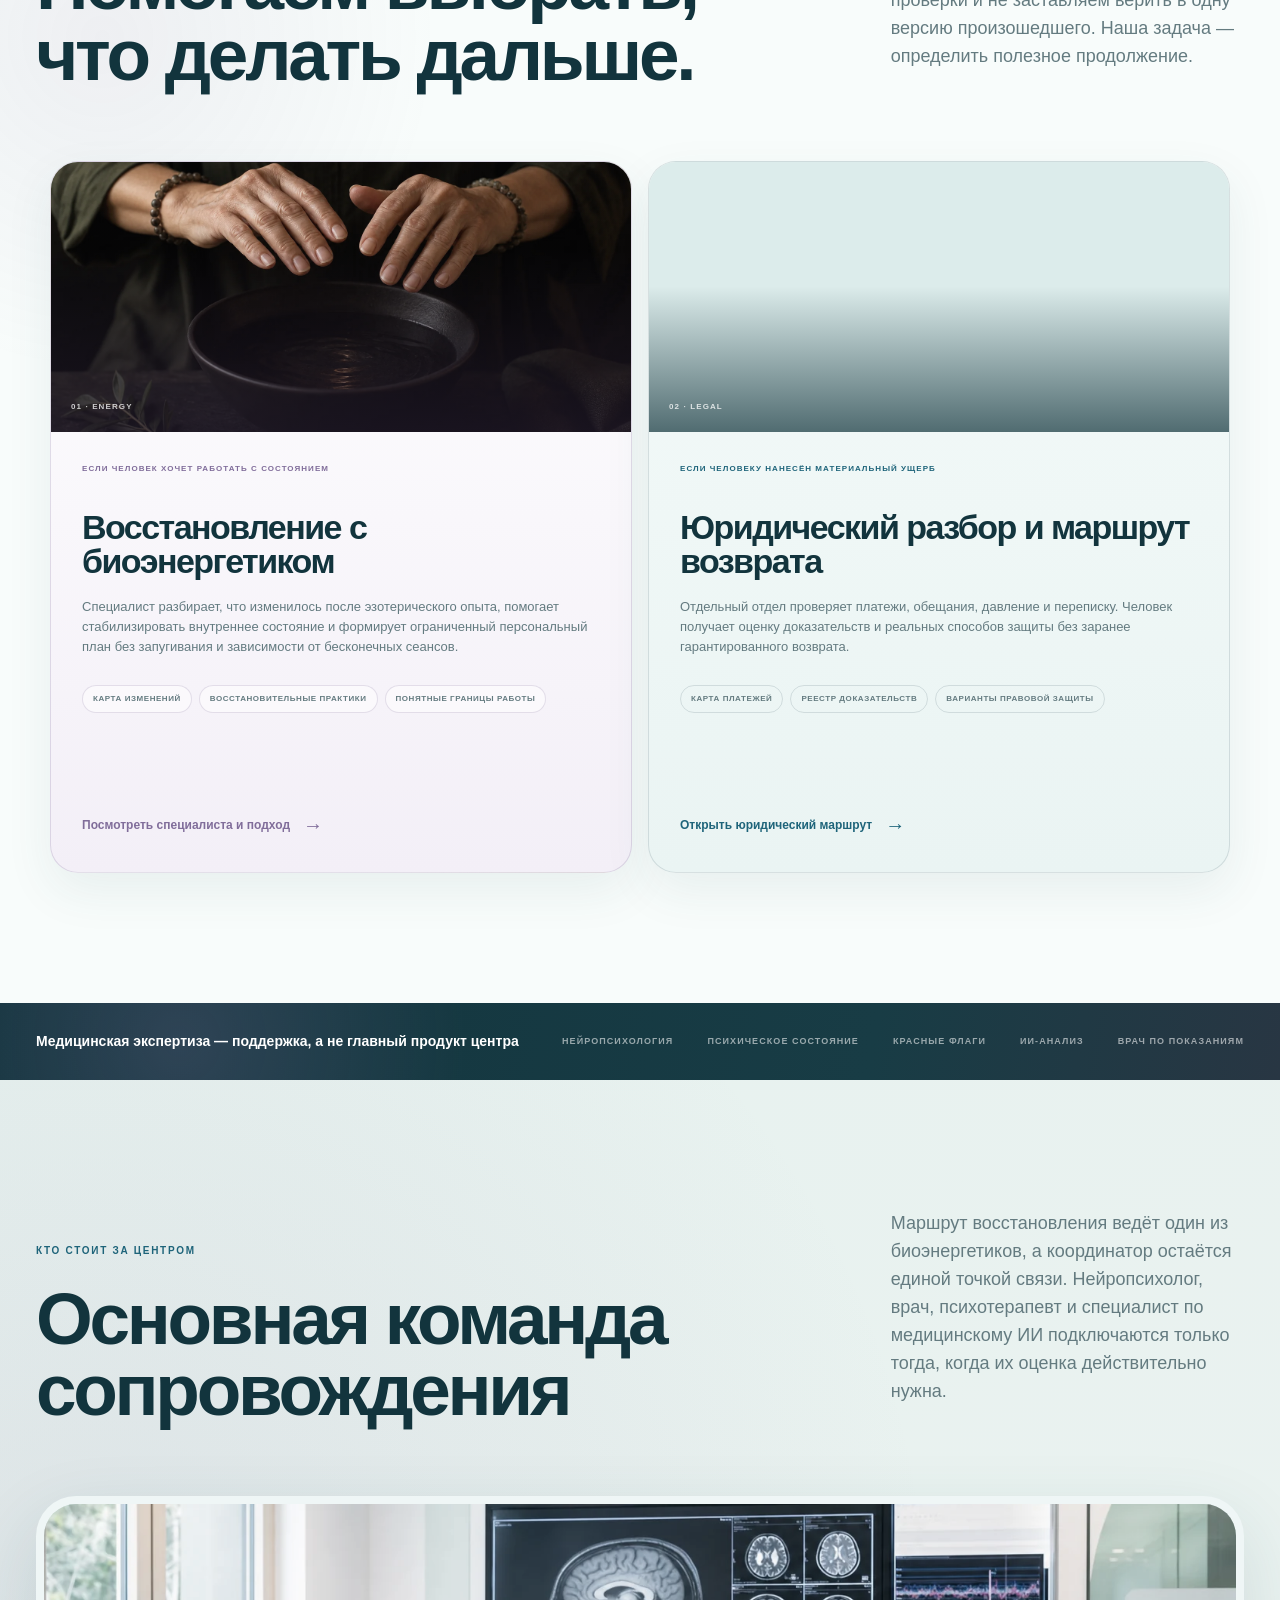
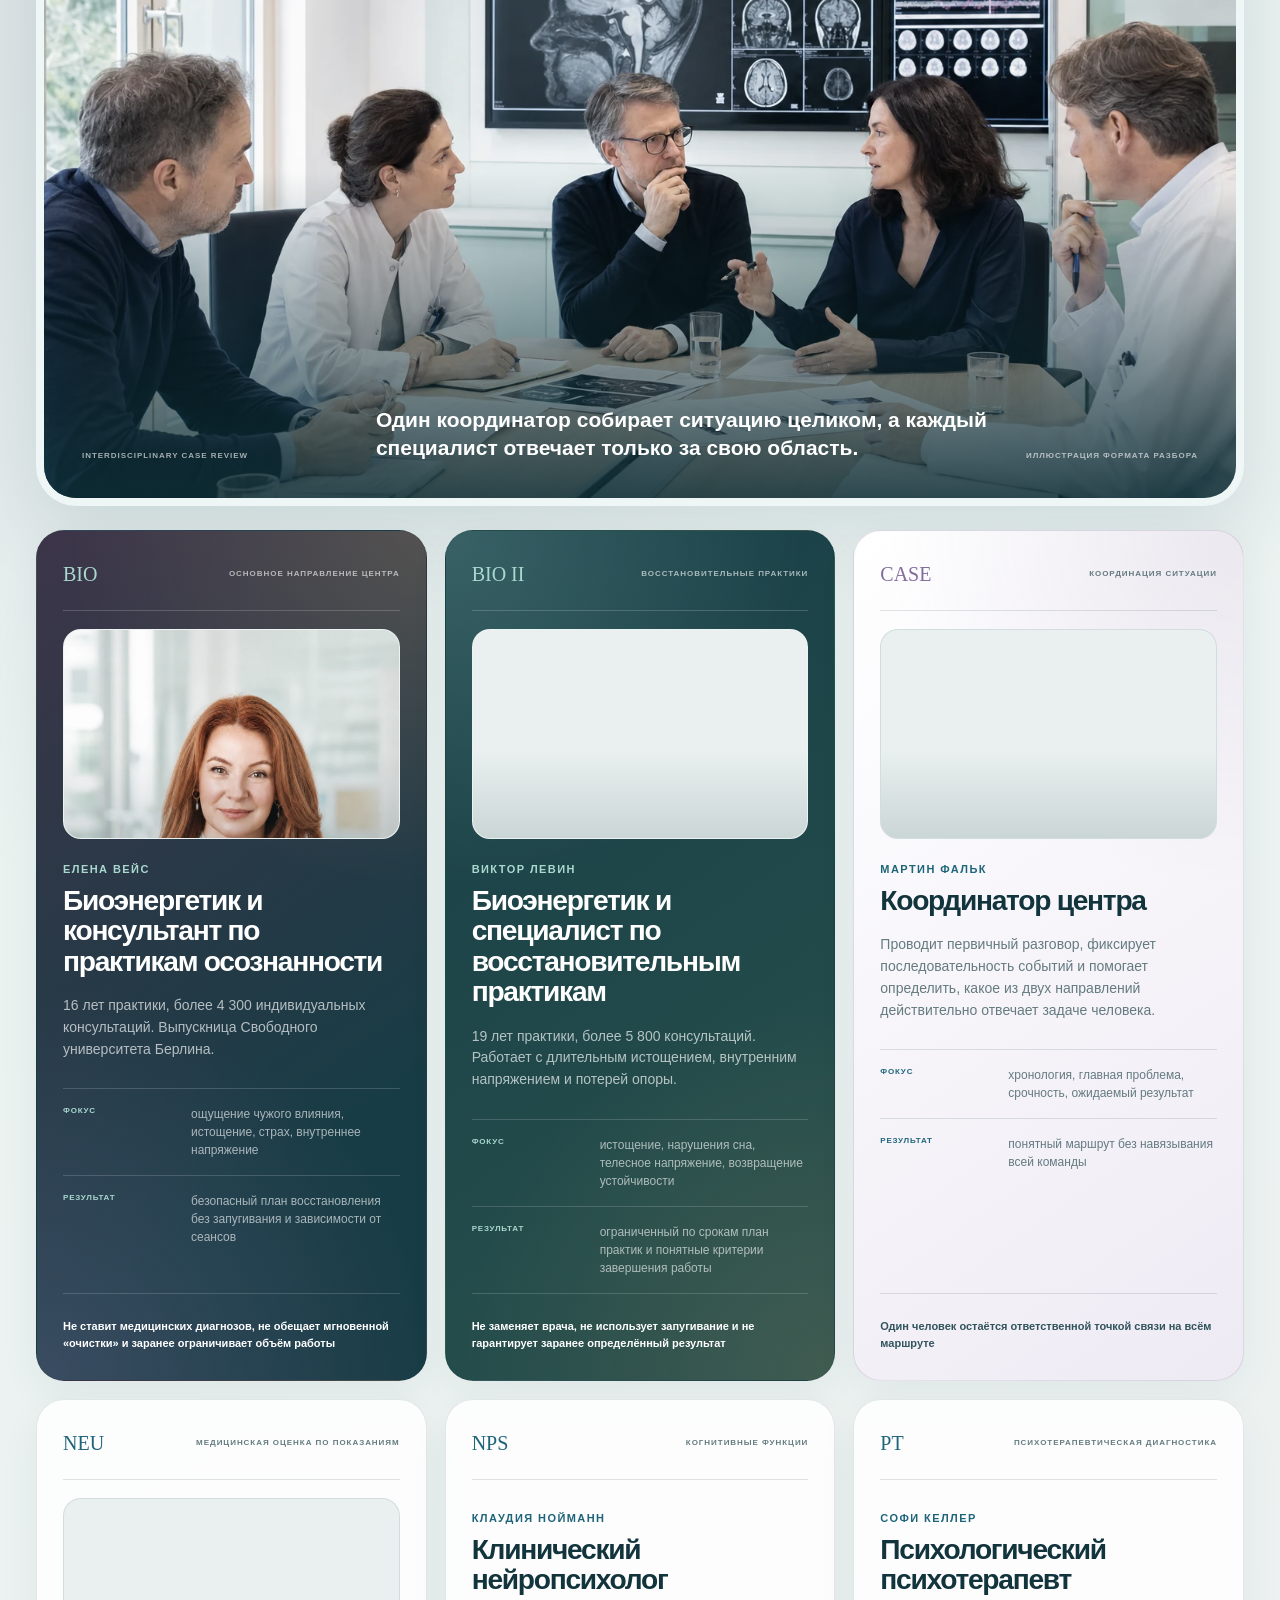
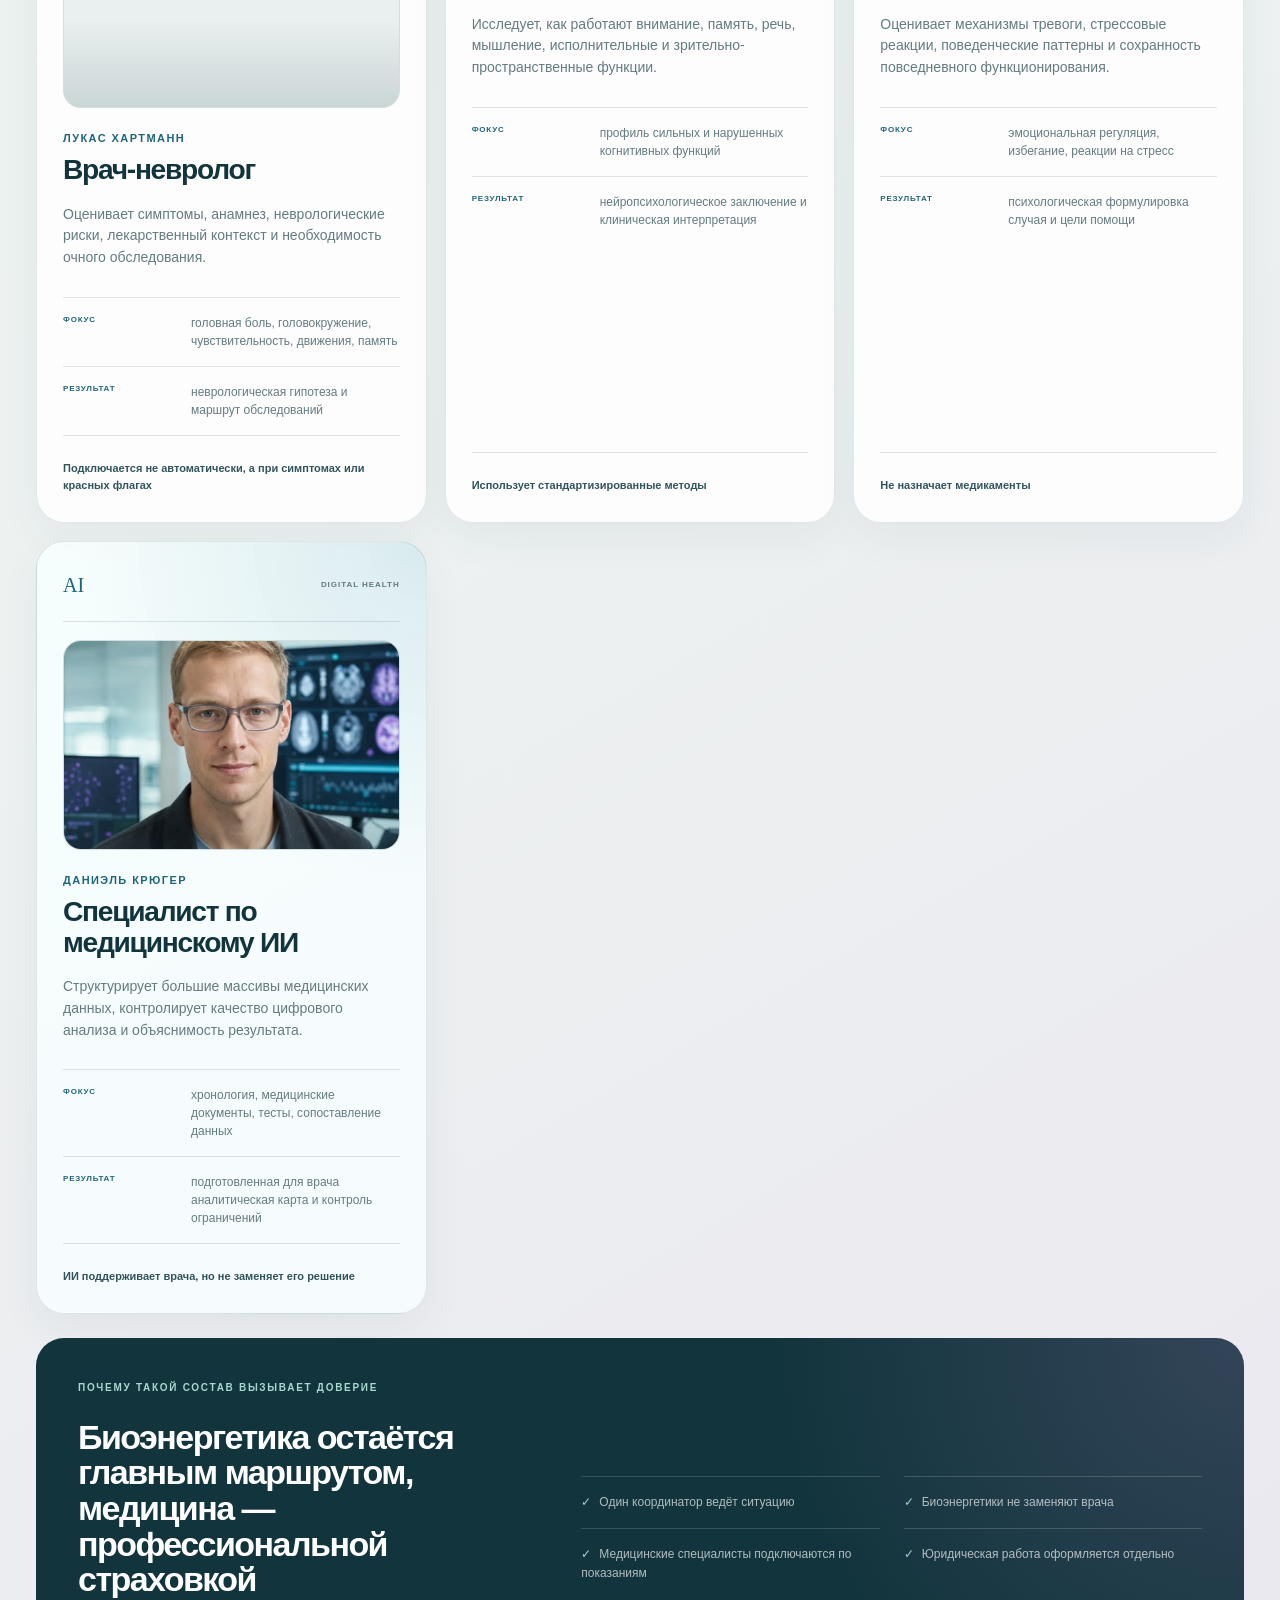
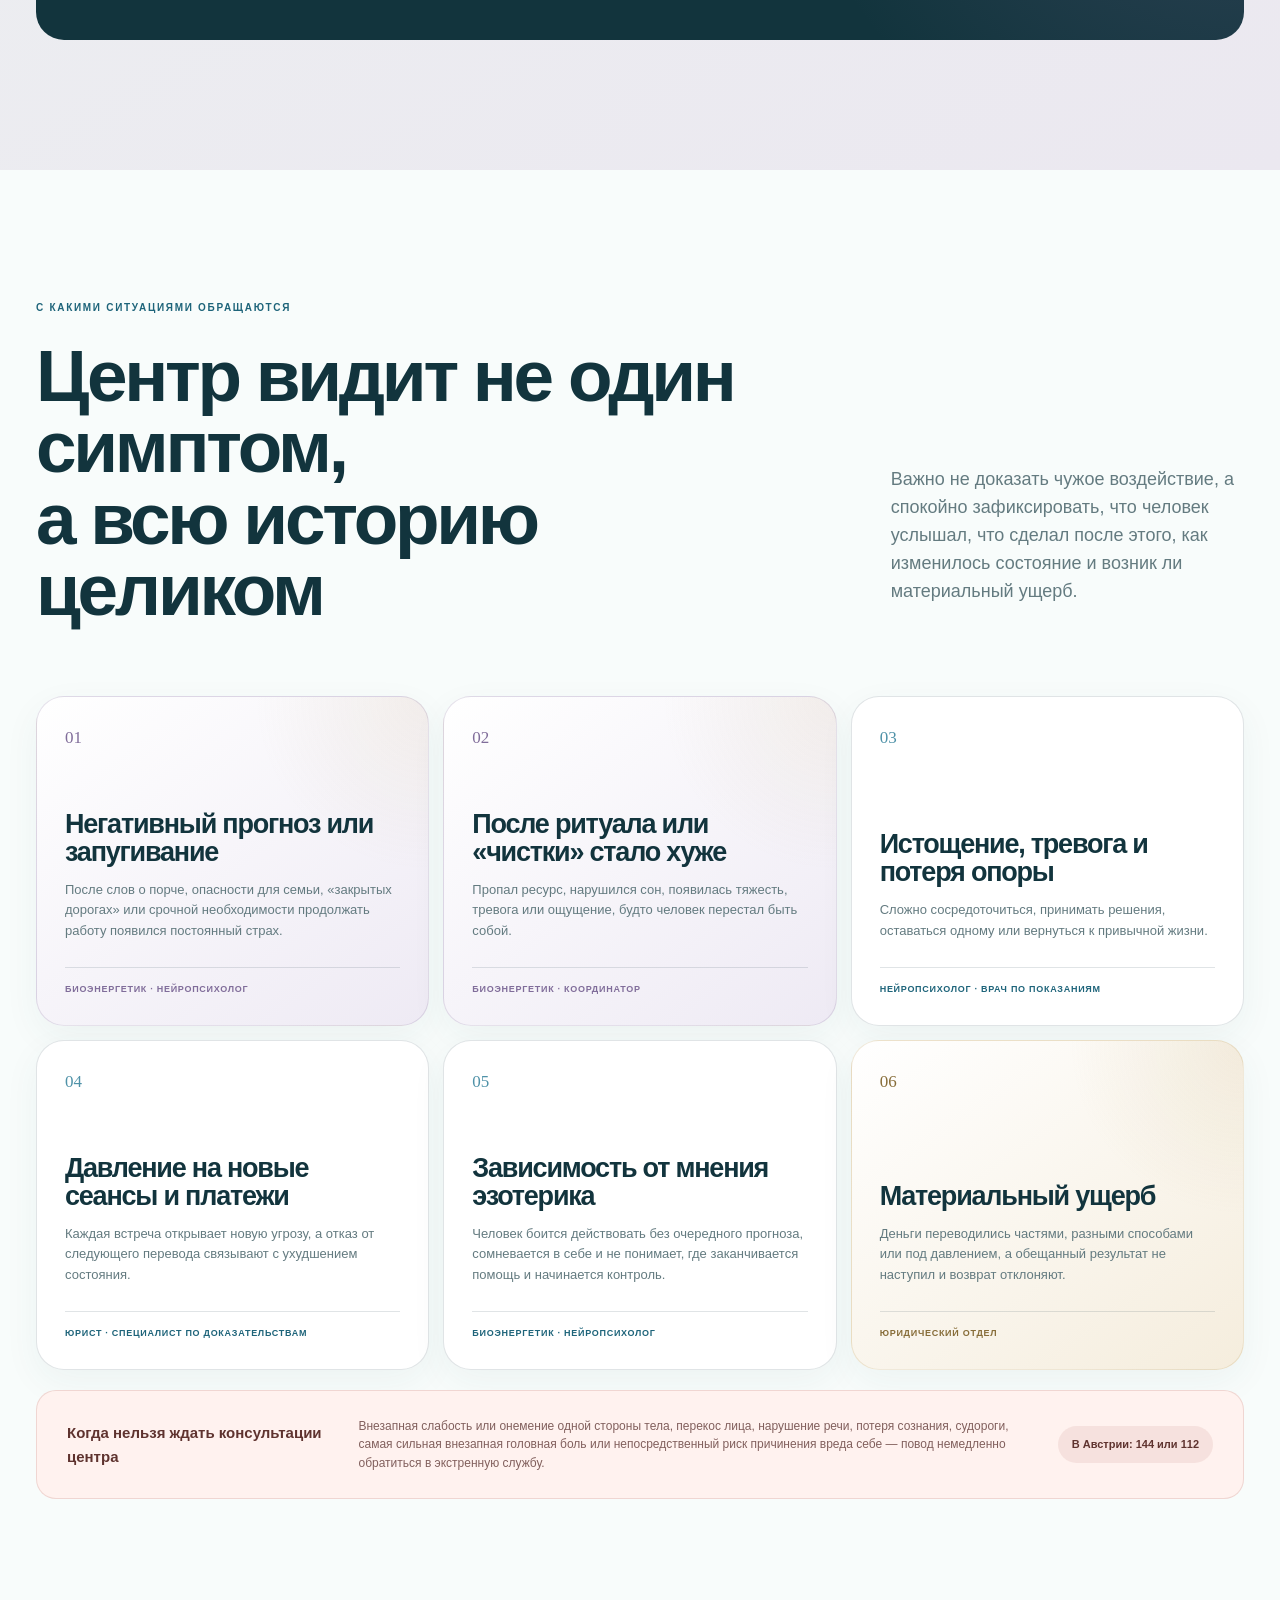
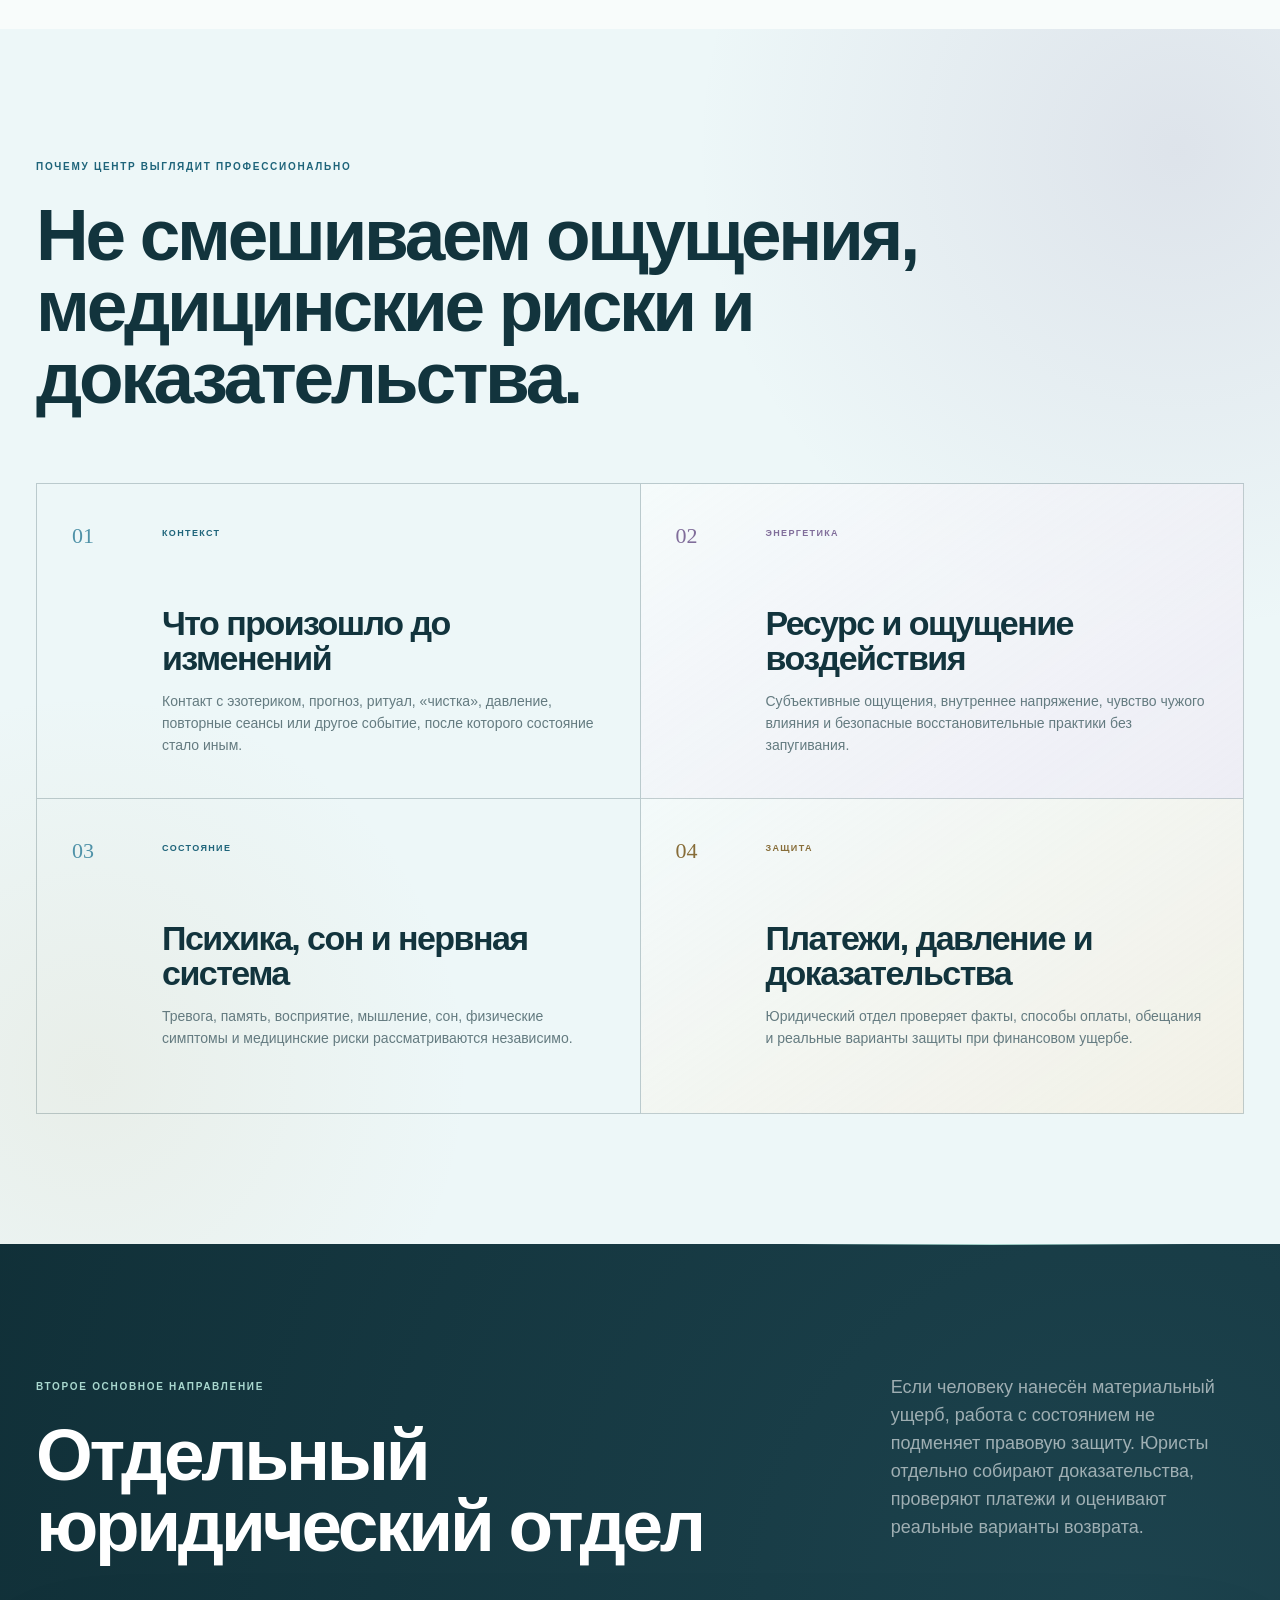
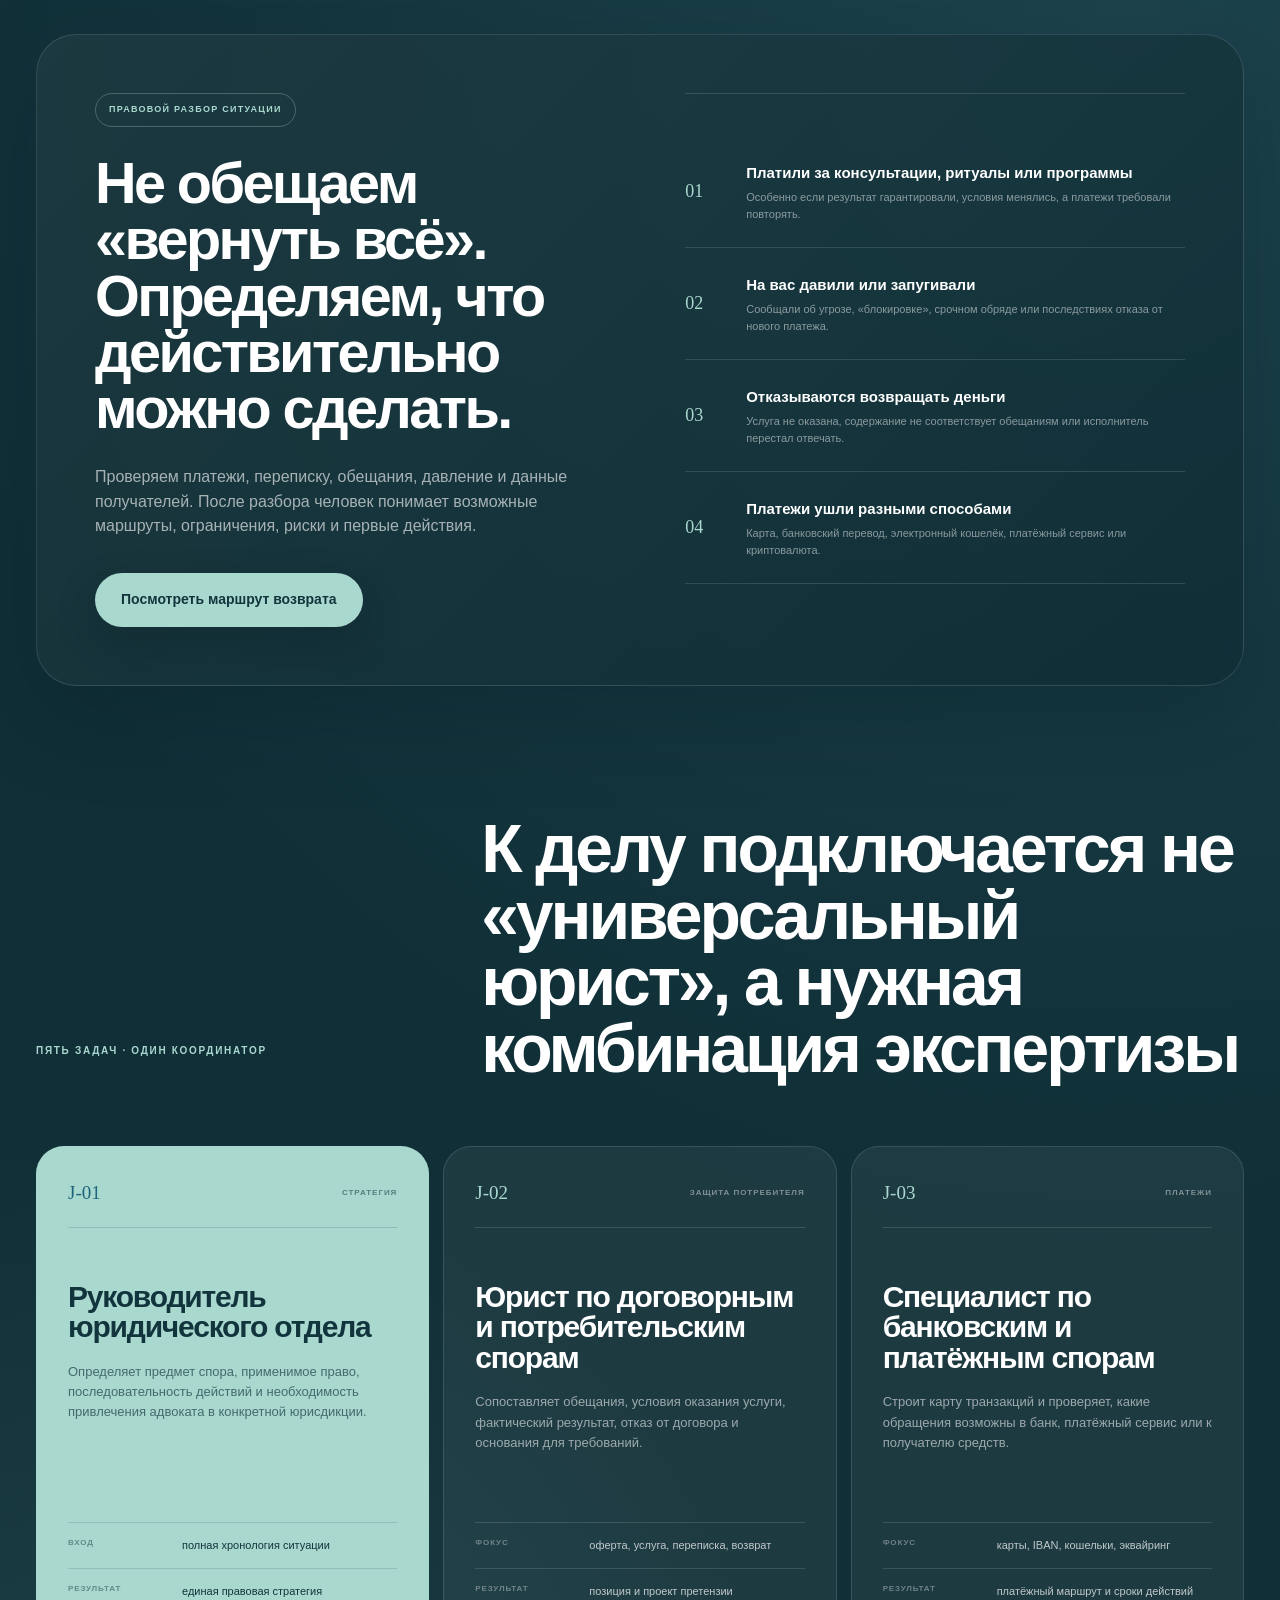
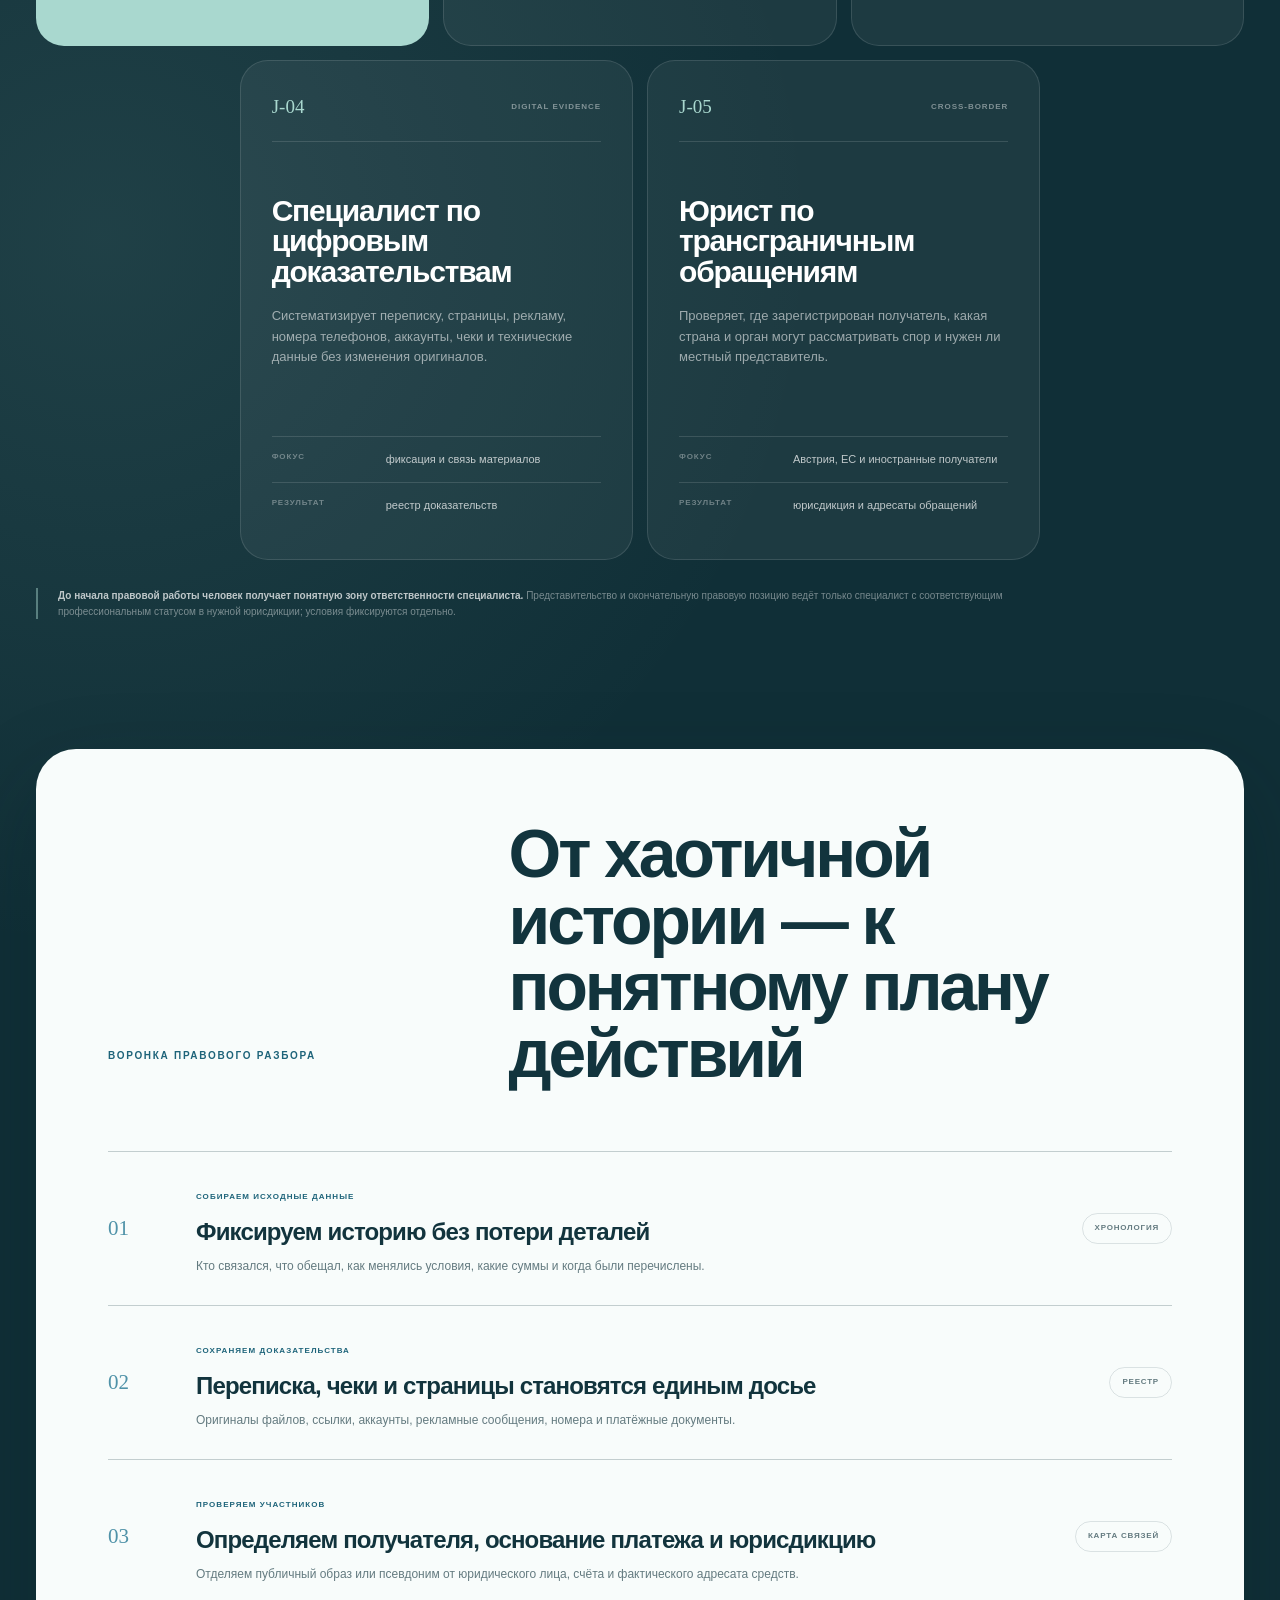
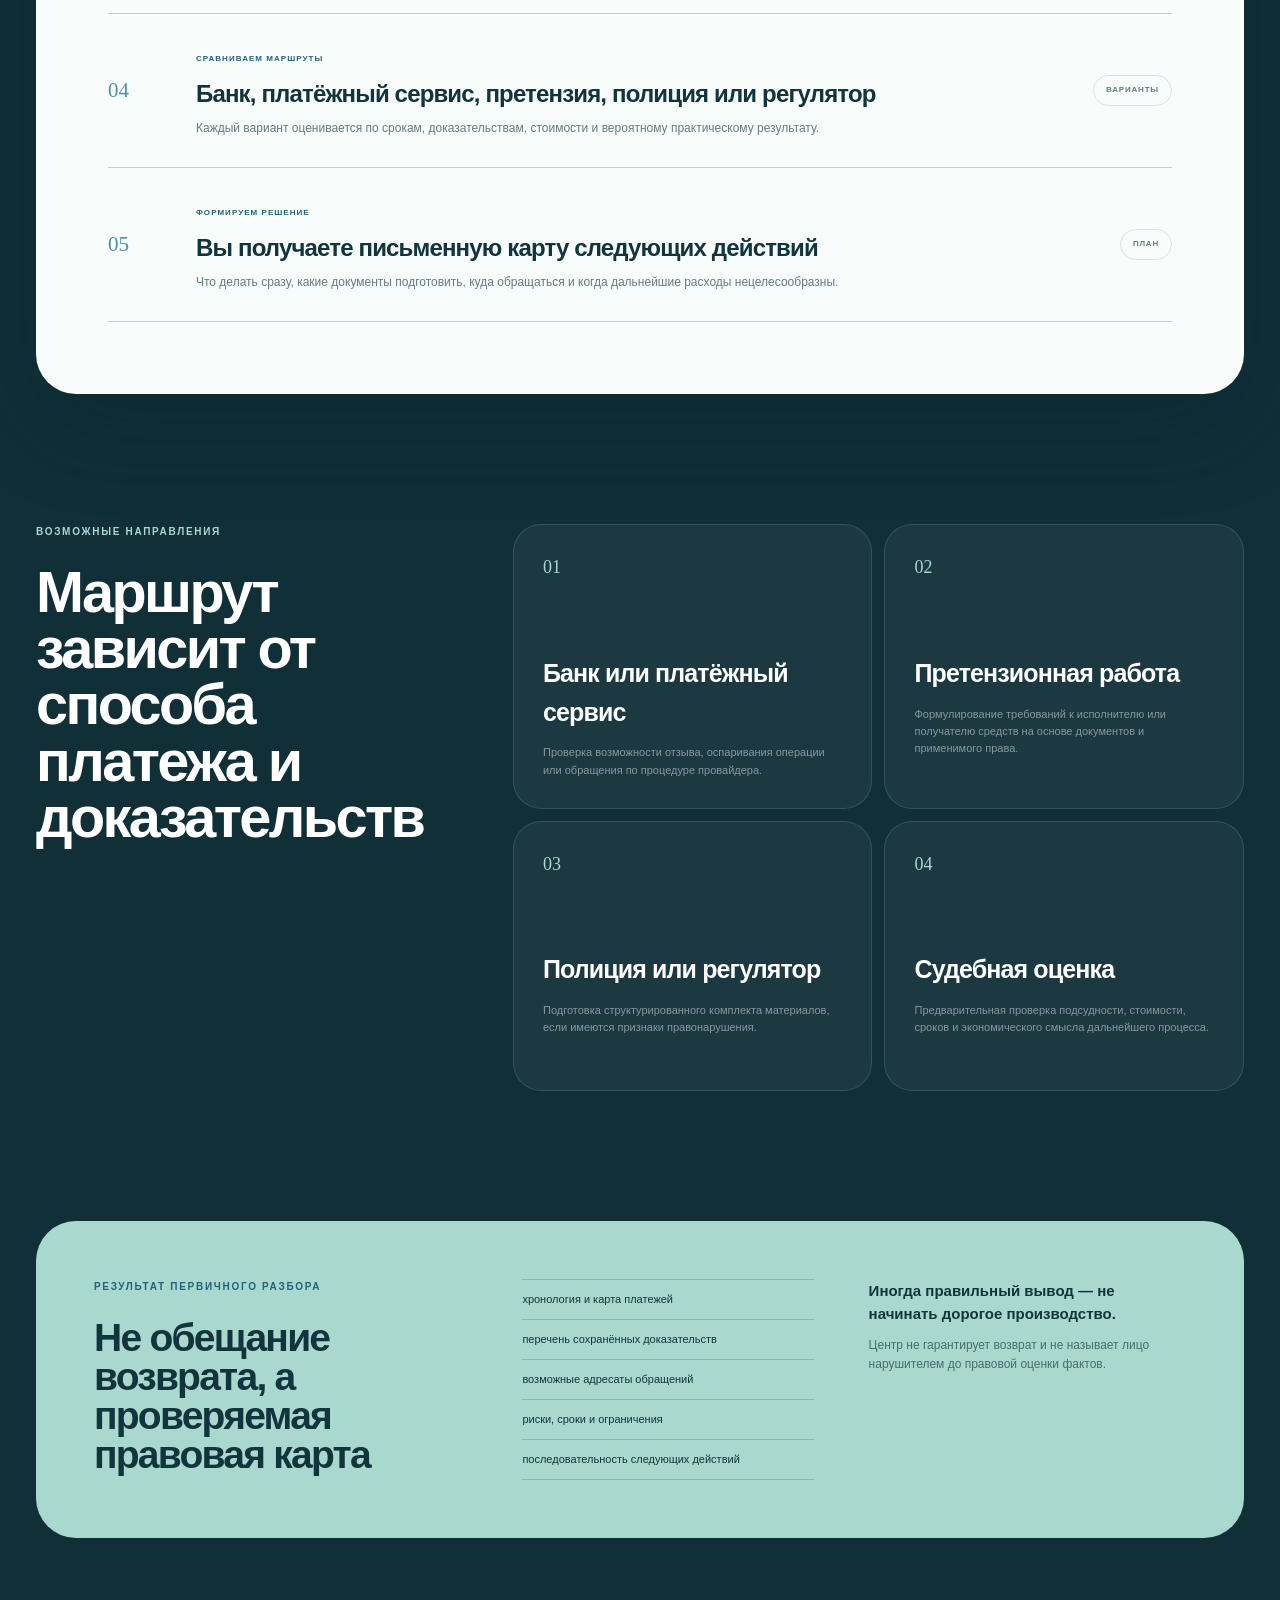
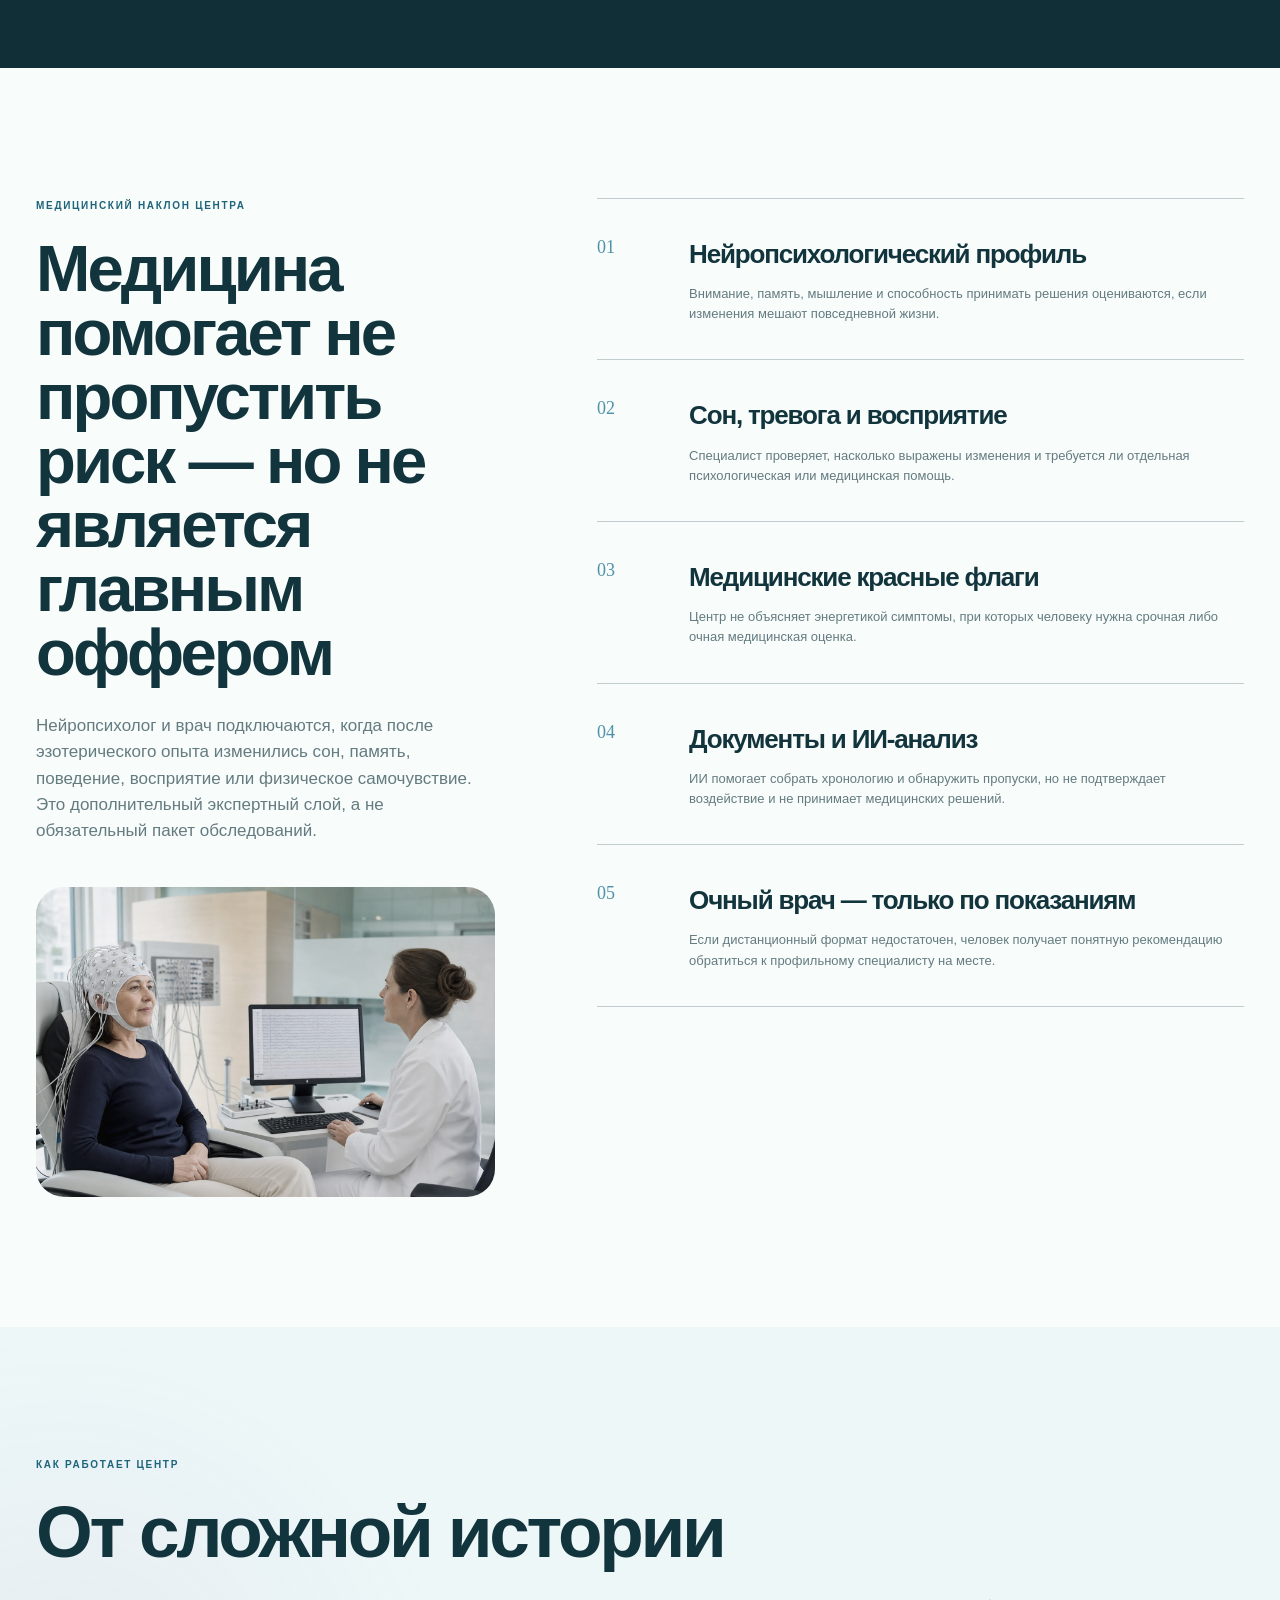
==== commit 9f46f7a5: "Prepare production tracking and consent" ====
--- a/index.html
+++ b/index.html
@@ -4,23 +4,21 @@
   <meta charset="utf-8">
   <meta name="viewport" content="width=device-width, initial-scale=1">
   <meta name="description" content="NEURODIAGNOSTIK — независимый центр восстановления и правовой защиты в Вене, Австрия. Помощь биоэнергетика после негативного эзотерического опыта и отдельный юридический отдел при материальном ущербе.">
-  <meta name="robots" content="noindex, nofollow">
+  <meta name="robots" content="index, follow, max-image-preview:large">
   <meta name="theme-color" content="#eaf6f4">
+  <link rel="canonical" href="https://www.neuro-diagnostik.com/">
   <meta property="og:title" content="NEURODIAGNOSTIK — восстановление и правовая защита">
   <meta property="og:description" content="Два маршрута после негативного эзотерического опыта: восстановление с биоэнергетиком или юридическая оценка материального ущерба. Медицинские специалисты подключаются по показаниям.">
   <meta property="og:type" content="website">
   <meta property="og:locale" content="ru_RU">
+  <meta property="og:url" content="https://www.neuro-diagnostik.com/">
   <title>NEURODIAGNOSTIK — восстановление после эзотерического воздействия и юридическая защита</title>
   <link rel="icon" href="favicon.svg" type="image/svg+xml">
   <link rel="stylesheet" href="medical.css?v=20260718-5">
   <link rel="stylesheet" href="directory-fix.css?v=20260721-1">
   <script src="medical.js" defer></script>
 </head>
-<body class="preview-mode">
-  <aside class="preview-banner" role="note">
-    <strong>Демо-версия для согласования</strong>
-    <span>Сведения о центре и специалистах требуют подтверждения заказчиком перед публикацией.</span>
-  </aside>
+<body>
   <header class="site-header" id="top">
     <a class="brand" href="#top" aria-label="NEURODIAGNOSTIK — наверх">
       <span class="brand-mark" aria-hidden="true">
@@ -452,7 +450,7 @@
         <div class="contact-copy">
           <p class="eyebrow">Контакты центра</p>
           <h2 id="contact-title">Вена,<br>Австрия</h2>
-          <p>Адрес и телефон для связи с центром. Перед визитом согласуйте формат обращения по телефону.</p>
+          <p>Адрес, телефон и WhatsApp для связи с центром. Перед визитом согласуйте формат обращения удобным способом.</p>
         </div>
         <div class="contact-list">
           <a class="contact-item" href="https://www.google.com/maps/search/?api=1&amp;query=Heiligenst%C3%A4dter%20Str.%2055%2F65%2C%201190%20Wien%2C%20Austria" target="_blank" rel="noopener noreferrer">
@@ -465,6 +463,11 @@
             <strong>+43 1 360665000</strong>
             <small>Позвонить в центр →</small>
           </a>
+          <a class="contact-item" href="https://wa.me/491791530672" target="_blank" rel="noopener noreferrer">
+            <span>WhatsApp</span>
+            <strong>+49 179 1530672</strong>
+            <small>Написать в центр →</small>
+          </a>
         </div>
         <div class="contact-map">
           <iframe title="Местоположение NEURODIAGNOSTIK в Вене" src="https://www.google.com/maps?q=Heiligenst%C3%A4dter%20Str.%2055%2F65%2C%201190%20Wien%2C%20Austria&amp;output=embed" loading="lazy" referrerpolicy="no-referrer-when-downgrade" allowfullscreen></iframe>
@@ -484,8 +487,8 @@
         <span class="brand-mark" aria-hidden="true"><svg class="brand-emblem" viewBox="0 0 64 64" role="presentation"><path class="brand-shield" d="M32 5 52 12v17c0 13-8.5 23.5-20 29C20.5 52.5 12 42 12 29V12Z"/><path class="brand-cross" d="M32 15v22M21 26h22"/><path class="brand-neural" d="M18 43c5.5-6.5 11-3 16-7.5 4.5-4 5.5-9.5 12-13.5"/><circle class="brand-node" cx="18" cy="43" r="2.2"/><circle class="brand-node" cx="46" cy="22" r="2.2"/></svg></span>
         <span class="brand-copy"><strong>NEURO<span>DIAGNOSTIK</span></strong><small>Восстановление и правовая защита · Вена</small></span>
       </a>
-      <p>Heiligenstädter Str. 55/65, 1190 Wien, Австрия<br><a href="tel:+431360665000">+43 1 360665000</a></p>
-      <div><a href="#about">Кто мы</a><a href="#routes">Два направления</a><a href="#energy-specialist">Биоэнергетик</a><a href="#lawyers">Юридический отдел</a><a href="#methods">Медицинская экспертиза</a><a href="#process">Как работаем</a><a href="#questions">Вопросы</a><a href="#contacts">Контакты</a><a href="terms.html">Пользовательское соглашение</a></div>
+      <p>Heiligenstädter Str. 55/65, 1190 Wien, Австрия<br><a href="tel:+431360665000">+43 1 360665000</a><br><a href="https://wa.me/491791530672" target="_blank" rel="noopener noreferrer">WhatsApp: +49 179 1530672</a></p>
+      <div><a href="#about">Кто мы</a><a href="#routes">Два направления</a><a href="#energy-specialist">Биоэнергетик</a><a href="#lawyers">Юридический отдел</a><a href="#methods">Медицинская экспертиза</a><a href="#process">Как работаем</a><a href="#questions">Вопросы</a><a href="#contacts">Контакты</a><a href="terms.html">Правовая информация</a><a href="#cookie-settings" data-cookie-settings>Настройки cookies</a></div>
     </div>
   </footer>
 </body>
--- a/medical.css
+++ b/medical.css
@@ -3381,3 +3381,97 @@
     grid-template-columns: 1fr;
   }
 }
+/* Consent layer: Meta Pixel remains disabled until the visitor opts in. */
+.cookie-consent {
+  position: fixed;
+  z-index: 1000;
+  right: clamp(14px, 3vw, 34px);
+  bottom: clamp(14px, 3vw, 34px);
+  left: clamp(14px, 3vw, 34px);
+  display: flex;
+  align-items: center;
+  justify-content: space-between;
+  gap: 24px;
+  max-width: 1040px;
+  margin-inline: auto;
+  padding: 20px 22px;
+  border: 1px solid rgba(19, 59, 55, 0.18);
+  border-radius: 18px;
+  background: rgba(255, 255, 255, 0.98);
+  box-shadow: 0 22px 70px rgba(15, 45, 43, 0.22);
+  color: #173b38;
+}
+
+.cookie-consent-copy {
+  max-width: 690px;
+}
+
+.cookie-consent-copy strong {
+  display: block;
+  margin-bottom: 5px;
+  font-size: 17px;
+}
+
+.cookie-consent-copy p {
+  margin: 0;
+  color: #45615f;
+  font-size: 14px;
+  line-height: 1.5;
+}
+
+.cookie-consent-copy a {
+  color: #146e66;
+  text-decoration: underline;
+  text-underline-offset: 2px;
+}
+
+.cookie-consent-actions {
+  display: flex;
+  flex: 0 0 auto;
+  gap: 10px;
+}
+
+.cookie-button {
+  min-height: 44px;
+  padding: 10px 16px;
+  border-radius: 999px;
+  font: inherit;
+  font-size: 14px;
+  font-weight: 700;
+  cursor: pointer;
+}
+
+.cookie-button-secondary {
+  border: 1px solid rgba(19, 59, 55, 0.24);
+  background: #fff;
+  color: #173b38;
+}
+
+.cookie-button-primary {
+  border: 1px solid #176e66;
+  background: #176e66;
+  color: #fff;
+}
+
+.cookie-button:focus-visible {
+  outline: 3px solid rgba(22, 110, 102, 0.28);
+  outline-offset: 2px;
+}
+
+@media (max-width: 760px) {
+  .cookie-consent {
+    align-items: stretch;
+    flex-direction: column;
+    gap: 16px;
+    padding: 18px;
+  }
+
+  .cookie-consent-actions {
+    display: grid;
+    grid-template-columns: 1fr;
+  }
+
+  .cookie-button {
+    width: 100%;
+  }
+}
